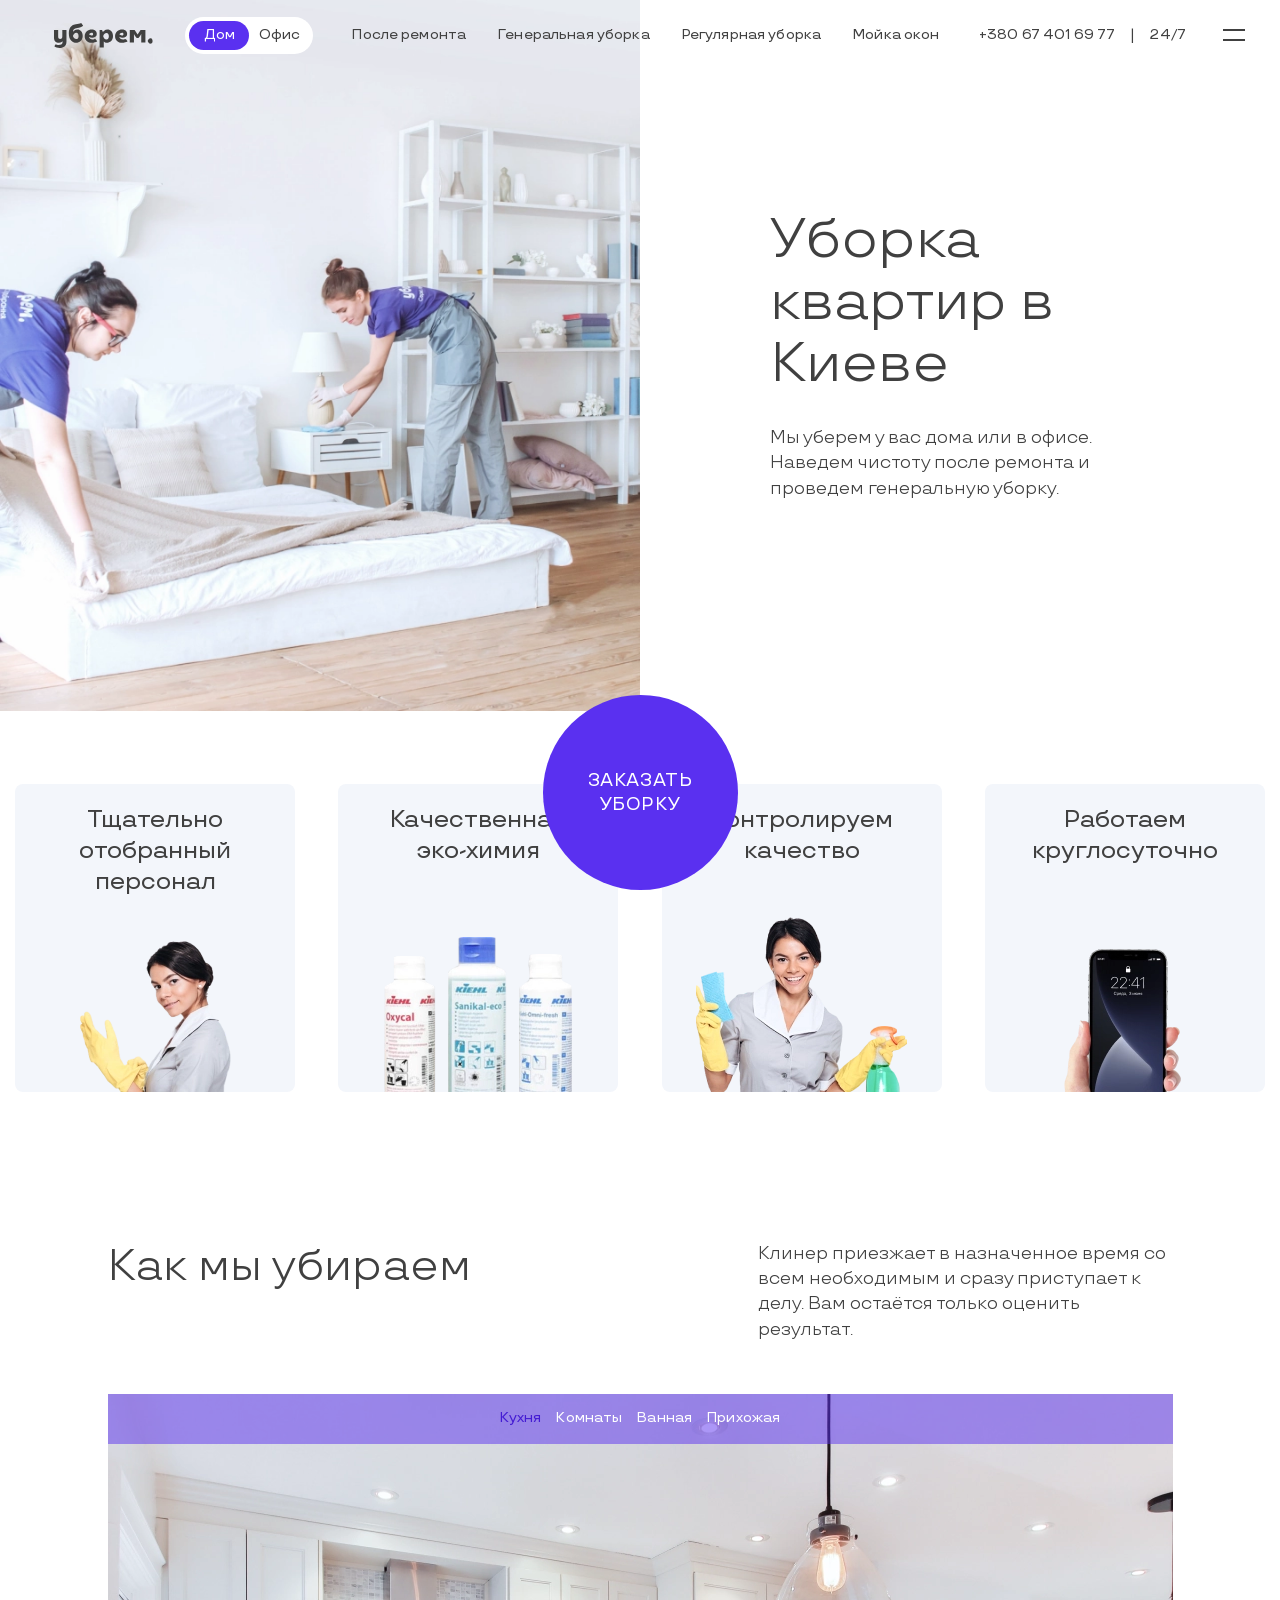
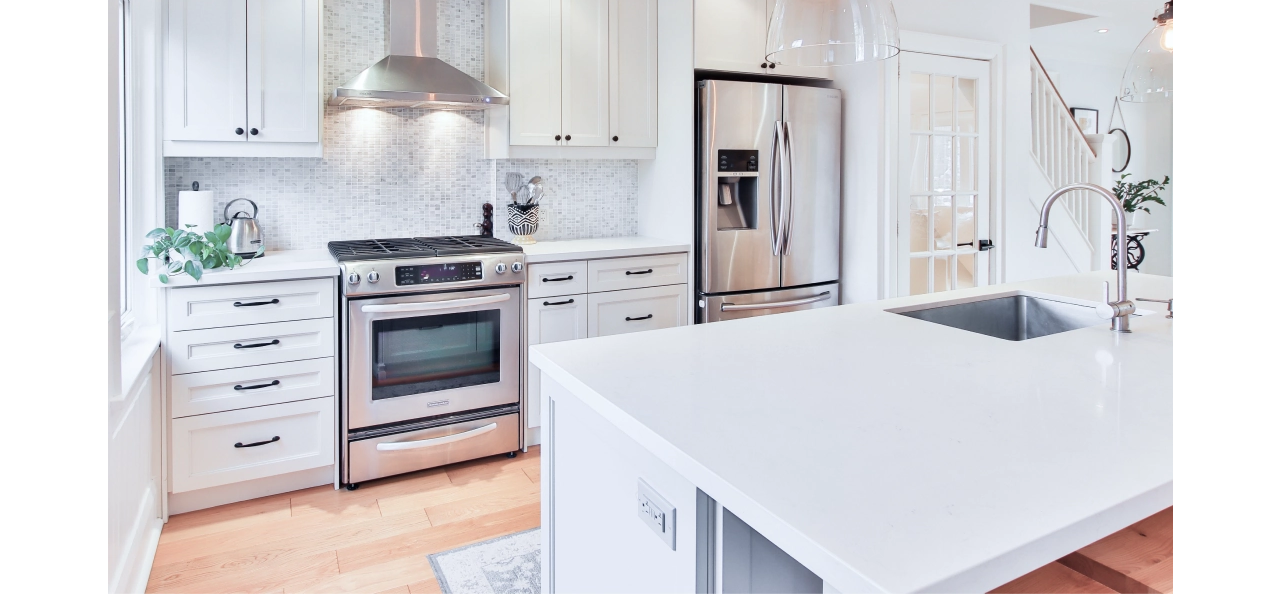
==== index.html @ 41e5952c "minor" ====
<!doctype html>
<html data-n-head-ssr>

<head>
    <meta data-n-head="ssr" charset="utf-8"><meta data-n-head="ssr" name="viewport" content="width=device-width,initial-scale=1,maximum-scale=1,user-scalable=no"><meta data-n-head="ssr" data-hid="description" name="description" content=""><meta data-n-head="ssr" name="format-detection" content="telephone=no"><title>redlab</title><link data-n-head="ssr" rel="icon" type="image/png" href="/icon.png"><link data-n-head="ssr" type="font/ttf" href="/_nuxt/fonts/TTTravels-Regular.92a0c30.ttf" rel="preload" data-class="font_tt_travels font_tt_travels_400_normal" as="font" crossorigin="anonymous" onload='document.documentElement.classList.add("font_tt_travels","font_tt_travels_400_normal")'><link rel="preload" href="/_nuxt/0e0b816.js" as="script"><link rel="preload" href="/_nuxt/7e4c75b.js" as="script"><link rel="preload" href="/_nuxt/11cf5c5.js" as="script"><link rel="preload" href="/_nuxt/a06b39e.js" as="script"><link rel="preload" href="/_nuxt/939958e.js" as="script"><link rel="preload" href="/_nuxt/c47458f.js" as="script"><link rel="preload" href="/_nuxt/a20a121.js" as="script"><link rel="preload" href="/_nuxt/39a92c3.js" as="script"><link rel="preload" href="/_nuxt/0102493.js" as="script"><style data-vue-ssr-id="6724336e:0 ce8636c4:0 2ac78f7c:0 7428f17c:0 3cbfac70:0 49569972:0 506f0eb5:0 260b72d0:0 05957cf2:0 d1efef96:0 08b3b5da:0 6be71311:0 ebd099f8:0 1fbb96ed:0 f0b16a84:0 530cd76e:0">@font-face{font-display:swap;font-family:TTTravels;font-style:normal;font-weight:400;src:local("TTTravels-Regular"),url(/_nuxt/fonts/TTTravels-Regular.92a0c30.ttf) format("truetype")}@font-face{font-display:swap;font-family:TTTravels;font-style:normal;font-weight:500;src:local("TTTravels-Medium"),url(/_nuxt/fonts/TTTravels-Medium.3ed3b93.ttf) format("truetype")}html{background:#fff;overflow-x:hidden}*,html{scroll-behavior:smooth}*{box-sizing:border-box;color:#404040;font-family:TTTravels;font-size:18px;font-style:normal;font-weight:400;line-height:140%}@media(max-width:480px){*{font-size:16px}}::-webkit-scrollbar{background-color:#897df2;width:5px}::-webkit-scrollbar-thumb{background-color:#441bd3;border-radius:9px}.container{margin:0 auto;max-width:1440px;width:100%}a,abbr,acronym,address,applet,article,aside,audio,b,big,blockquote,body,canvas,caption,center,cite,code,dd,del,details,dfn,div,dl,dt,em,embed,fieldset,figcaption,figure,footer,form,h1,h2,h3,h4,h5,h6,header,hgroup,html,i,iframe,img,ins,kbd,label,legend,li,mark,menu,nav,object,ol,output,p,pre,q,ruby,s,samp,section,small,span,strike,strong,sub,summary,sup,table,tbody,td,tfoot,th,thead,time,tr,tt,u,ul,var,video{border:0;margin:0;padding:0;vertical-align:baseline}:focus{outline:0}article,aside,details,figcaption,figure,footer,header,hgroup,menu,nav,section{display:block}body{line-height:1}ol,ul{list-style:none}blockquote,q{quotes:none}blockquote:after,blockquote:before,q:after,q:before{content:"";content:none}input[type=search]::-webkit-search-cancel-button,input[type=search]::-webkit-search-decoration,input[type=search]::-webkit-search-results-button,input[type=search]::-webkit-search-results-decoration{-webkit-appearance:none;-moz-appearance:none}input[type=search]{-webkit-appearance:none;-moz-appearance:none}audio,canvas,video{display:inline-block;max-width:100%}audio:not([controls]){display:none;height:0}[hidden]{display:none}html{font-size:100%;-webkit-text-size-adjust:100%;-ms-text-size-adjust:100%}a:focus{outline:0}a:active,a:hover{outline:0}img{border:0;-ms-interpolation-mode:bicubic}figure,form{margin:0}fieldset{border:1px solid silver;margin:0 2px;padding:.35em .625em .75em}legend{border:0;padding:0;white-space:normal}button,input,select,textarea{font-size:100%;margin:0;vertical-align:baseline}button,input{line-height:normal}button,select{text-transform:none}button,html input[type=button],input[type=reset],input[type=submit]{-webkit-appearance:button;cursor:pointer}button[disabled],html input[disabled]{cursor:default}input[type=checkbox],input[type=radio]{box-sizing:border-box;padding:0}input[type=search]{-webkit-appearance:textfield;box-sizing:content-box}input[type=search]::-webkit-search-cancel-button,input[type=search]::-webkit-search-decoration{-webkit-appearance:none}button::-moz-focus-inner,input::-moz-focus-inner{border:0;padding:0}textarea{overflow:auto;vertical-align:top}table{border-collapse:collapse;border-spacing:0}button,html,input,select,textarea{color:#222}::-moz-selection{background:#b3d4fc;text-shadow:none}::selection{background:#b3d4fc;text-shadow:none}img{vertical-align:middle}fieldset{border:0;margin:0;padding:0}textarea{resize:vertical}.chromeframe{background:#ccc;color:#000;margin:.2em 0;padding:.2em 0}.main-wrapper{max-width:100%}*,html{box-sizing:border-box!important;outline:0!important}li,ol,ul{list-style:none}a{-webkit-text-decoration:none;text-decoration:none}@font-face{font-display:swap;font-family:TTTravels;font-style:normal;font-weight:400;src:local("TTTravels-Regular"),url(/_nuxt/fonts/TTTravels-Regular.92a0c30.ttf) format("truetype")}@font-face{font-display:swap;font-family:TTTravels;font-style:normal;font-weight:500;src:local("TTTravels-Medium"),url(/_nuxt/fonts/TTTravels-Medium.3ed3b93.ttf) format("truetype")}a,abbr,acronym,address,applet,article,aside,audio,b,big,blockquote,body,canvas,caption,center,cite,code,dd,del,details,dfn,div,dl,dt,em,embed,fieldset,figcaption,figure,footer,form,h1,h2,h3,h4,h5,h6,header,hgroup,html,i,iframe,img,ins,kbd,label,legend,li,mark,menu,nav,object,ol,output,p,pre,q,ruby,s,samp,section,small,span,strike,strong,sub,summary,sup,table,tbody,td,tfoot,th,thead,time,tr,tt,u,ul,var,video{border:0;margin:0;padding:0;vertical-align:baseline}:focus{outline:0}article,aside,details,figcaption,figure,footer,header,hgroup,menu,nav,section{display:block}body{line-height:1}ol,ul{list-style:none}blockquote,q{quotes:none}blockquote:after,blockquote:before,q:after,q:before{content:"";content:none}input[type=search]::-webkit-search-cancel-button,input[type=search]::-webkit-search-decoration,input[type=search]::-webkit-search-results-button,input[type=search]::-webkit-search-results-decoration{-webkit-appearance:none;-moz-appearance:none}input[type=search]{-webkit-appearance:none;-moz-appearance:none}audio,canvas,video{display:inline-block;max-width:100%}audio:not([controls]){display:none;height:0}[hidden]{display:none}html{font-size:100%;-webkit-text-size-adjust:100%;-ms-text-size-adjust:100%}a:focus{outline:0}a:active,a:hover{outline:0}img{border:0;-ms-interpolation-mode:bicubic}figure,form{margin:0}fieldset{border:1px solid silver;margin:0 2px;padding:.35em .625em .75em}legend{border:0;padding:0;white-space:normal}button,input,select,textarea{font-size:100%;margin:0;vertical-align:baseline}button,input{line-height:normal}button,select{text-transform:none}button,html input[type=button],input[type=reset],input[type=submit]{-webkit-appearance:button;cursor:pointer}button[disabled],html input[disabled]{cursor:default}input[type=checkbox],input[type=radio]{box-sizing:border-box;padding:0}input[type=search]{-webkit-appearance:textfield;box-sizing:content-box}input[type=search]::-webkit-search-cancel-button,input[type=search]::-webkit-search-decoration{-webkit-appearance:none}button::-moz-focus-inner,input::-moz-focus-inner{border:0;padding:0}textarea{overflow:auto;vertical-align:top}table{border-collapse:collapse;border-spacing:0}button,html,input,select,textarea{color:#222}::-moz-selection{background:#b3d4fc;text-shadow:none}::selection{background:#b3d4fc;text-shadow:none}img{vertical-align:middle}fieldset{border:0;margin:0;padding:0}textarea{resize:vertical}.chromeframe{background:#ccc;color:#000;margin:.2em 0;padding:.2em 0}.main-wrapper{max-width:100%}*,html{box-sizing:border-box!important;outline:0!important}li,ol,ul{list-style:none}a{-webkit-text-decoration:none;text-decoration:none}html{background:#fff;overflow-x:hidden}*,html{scroll-behavior:smooth}*{box-sizing:border-box;color:#404040;font-family:TTTravels;font-size:18px;font-style:normal;font-weight:400;line-height:140%}@media(max-width:480px){*{font-size:16px}}::-webkit-scrollbar{background-color:#897df2;width:5px}::-webkit-scrollbar-thumb{background-color:#441bd3;border-radius:9px}.container{margin:0 auto;max-width:1440px;width:100%}a,abbr,acronym,address,applet,article,aside,audio,b,big,blockquote,body,canvas,caption,center,cite,code,dd,del,details,dfn,div,dl,dt,em,embed,fieldset,figcaption,figure,footer,form,h1,h2,h3,h4,h5,h6,header,hgroup,html,i,iframe,img,ins,kbd,label,legend,li,mark,menu,nav,object,ol,output,p,pre,q,ruby,s,samp,section,small,span,strike,strong,sub,summary,sup,table,tbody,td,tfoot,th,thead,time,tr,tt,u,ul,var,video{border:0;margin:0;padding:0;vertical-align:baseline}:focus{outline:0}article,aside,details,figcaption,figure,footer,header,hgroup,menu,nav,section{display:block}body{line-height:1}ol,ul{list-style:none}blockquote,q{quotes:none}blockquote:after,blockquote:before,q:after,q:before{content:"";content:none}input[type=search]::-webkit-search-cancel-button,input[type=search]::-webkit-search-decoration,input[type=search]::-webkit-search-results-button,input[type=search]::-webkit-search-results-decoration{-webkit-appearance:none;-moz-appearance:none}input[type=search]{-webkit-appearance:none;-moz-appearance:none}audio,canvas,video{display:inline-block;max-width:100%}audio:not([controls]){display:none;height:0}[hidden]{display:none}html{font-size:100%;-webkit-text-size-adjust:100%;-ms-text-size-adjust:100%}a:focus{outline:0}a:active,a:hover{outline:0}img{border:0;-ms-interpolation-mode:bicubic}figure,form{margin:0}fieldset{border:1px solid silver;margin:0 2px;padding:.35em .625em .75em}legend{border:0;padding:0;white-space:normal}button,input,select,textarea{font-size:100%;margin:0;vertical-align:baseline}button,input{line-height:normal}button,select{text-transform:none}button,html input[type=button],input[type=reset],input[type=submit]{-webkit-appearance:button;cursor:pointer}button[disabled],html input[disabled]{cursor:default}input[type=checkbox],input[type=radio]{box-sizing:border-box;padding:0}input[type=search]{-webkit-appearance:textfield;box-sizing:content-box}input[type=search]::-webkit-search-cancel-button,input[type=search]::-webkit-search-decoration{-webkit-appearance:none}button::-moz-focus-inner,input::-moz-focus-inner{border:0;padding:0}textarea{overflow:auto;vertical-align:top}table{border-collapse:collapse;border-spacing:0}button,html,input,select,textarea{color:#222}::-moz-selection{background:#b3d4fc;text-shadow:none}::selection{background:#b3d4fc;text-shadow:none}img{vertical-align:middle}fieldset{border:0;margin:0;padding:0}textarea{resize:vertical}.chromeframe{background:#ccc;color:#000;margin:.2em 0;padding:.2em 0}.main-wrapper{max-width:100%}*,html{box-sizing:border-box!important;outline:0!important}li,ol,ul{list-style:none}a{-webkit-text-decoration:none;text-decoration:none}html{background:#fff;overflow-x:hidden}*,html{scroll-behavior:smooth}*{box-sizing:border-box;color:#404040;font-family:TTTravels;font-size:18px;font-style:normal;font-weight:400;line-height:140%}@media(max-width:480px){*{font-size:16px}}::-webkit-scrollbar{background-color:#897df2;width:5px}::-webkit-scrollbar-thumb{background-color:#441bd3;border-radius:9px}.container{margin:0 auto;max-width:1440px;width:100%}@font-face{font-display:swap;font-family:TTTravels;font-style:normal;font-weight:400;src:local("TTTravels-Regular"),url(/_nuxt/fonts/TTTravels-Regular.92a0c30.ttf) format("truetype")}@font-face{font-display:swap;font-family:TTTravels;font-style:normal;font-weight:500;src:local("TTTravels-Medium"),url(/_nuxt/fonts/TTTravels-Medium.3ed3b93.ttf) format("truetype")}@font-face{font-display:swap;font-family:TTTravels;font-style:normal;font-weight:400;src:local("TTTravels-Regular"),url(/_nuxt/fonts/TTTravels-Regular.92a0c30.ttf) format("truetype")}@font-face{font-display:swap;font-family:TTTravels;font-style:normal;font-weight:500;src:local("TTTravels-Medium"),url(/_nuxt/fonts/TTTravels-Medium.3ed3b93.ttf) format("truetype")}a,abbr,acronym,address,applet,article,aside,audio,b,big,blockquote,body,canvas,caption,center,cite,code,dd,del,details,dfn,div,dl,dt,em,embed,fieldset,figcaption,figure,footer,form,h1,h2,h3,h4,h5,h6,header,hgroup,html,i,iframe,img,ins,kbd,label,legend,li,mark,menu,nav,object,ol,output,p,pre,q,ruby,s,samp,section,small,span,strike,strong,sub,summary,sup,table,tbody,td,tfoot,th,thead,time,tr,tt,u,ul,var,video{border:0;margin:0;padding:0;vertical-align:baseline}:focus{outline:0}article,aside,details,figcaption,figure,footer,header,hgroup,menu,nav,section{display:block}body{line-height:1}ol,ul{list-style:none}blockquote,q{quotes:none}blockquote:after,blockquote:before,q:after,q:before{content:"";content:none}input[type=search]::-webkit-search-cancel-button,input[type=search]::-webkit-search-decoration,input[type=search]::-webkit-search-results-button,input[type=search]::-webkit-search-results-decoration{-webkit-appearance:none;-moz-appearance:none}input[type=search]{-webkit-appearance:none;-moz-appearance:none}audio,canvas,video{display:inline-block;max-width:100%}audio:not([controls]){display:none;height:0}[hidden]{display:none}html{font-size:100%;-webkit-text-size-adjust:100%;-ms-text-size-adjust:100%}a:focus{outline:0}a:active,a:hover{outline:0}img{border:0;-ms-interpolation-mode:bicubic}figure,form{margin:0}fieldset{border:1px solid silver;margin:0 2px;padding:.35em .625em .75em}legend{border:0;padding:0;white-space:normal}button,input,select,textarea{font-size:100%;margin:0;vertical-align:baseline}button,input{line-height:normal}button,select{text-transform:none}button,html input[type=button],input[type=reset],input[type=submit]{-webkit-appearance:button;cursor:pointer}button[disabled],html input[disabled]{cursor:default}input[type=checkbox],input[type=radio]{box-sizing:border-box;padding:0}input[type=search]{-webkit-appearance:textfield;box-sizing:content-box}input[type=search]::-webkit-search-cancel-button,input[type=search]::-webkit-search-decoration{-webkit-appearance:none}button::-moz-focus-inner,input::-moz-focus-inner{border:0;padding:0}textarea{overflow:auto;vertical-align:top}table{border-collapse:collapse;border-spacing:0}button,html,input,select,textarea{color:#222}::-moz-selection{background:#b3d4fc;text-shadow:none}::selection{background:#b3d4fc;text-shadow:none}img{vertical-align:middle}fieldset{border:0;margin:0;padding:0}textarea{resize:vertical}.chromeframe{background:#ccc;color:#000;margin:.2em 0;padding:.2em 0}.main-wrapper{max-width:100%}*,html{box-sizing:border-box!important;outline:0!important}li,ol,ul{list-style:none}a{-webkit-text-decoration:none;text-decoration:none}html{background:#fff;overflow-x:hidden}*,html{scroll-behavior:smooth}*{box-sizing:border-box;color:#404040;font-family:TTTravels;font-size:18px;font-style:normal;font-weight:400;line-height:140%}@media(max-width:480px){*{font-size:16px}}::-webkit-scrollbar{background-color:#897df2;width:5px}::-webkit-scrollbar-thumb{background-color:#441bd3;border-radius:9px}.container{margin:0 auto;max-width:1440px;width:100%}@font-face{font-display:block;font-family:TTTravels;font-feature-settings:normal;font-stretch:normal;font-style:normal;font-variant:normal;font-weight:400;src:url(/_nuxt/fonts/TTTravels-Regular.92a0c30.ttf) format("truetype")}.nuxt-progress{background-color:#000;height:2px;left:0;opacity:1;position:fixed;right:0;top:0;transition:width .1s,opacity .4s;width:0;z-index:999999}.nuxt-progress.nuxt-progress-notransition{transition:none}.nuxt-progress-failed{background-color:red}@font-face{font-display:swap;font-family:TTTravels;font-style:normal;font-weight:400;src:local("TTTravels-Regular"),url(/_nuxt/fonts/TTTravels-Regular.92a0c30.ttf) format("truetype")}@font-face{font-display:swap;font-family:TTTravels;font-style:normal;font-weight:500;src:local("TTTravels-Medium"),url(/_nuxt/fonts/TTTravels-Medium.3ed3b93.ttf) format("truetype")}a[data-v-313032a4],abbr[data-v-313032a4],acronym[data-v-313032a4],address[data-v-313032a4],applet[data-v-313032a4],article[data-v-313032a4],aside[data-v-313032a4],audio[data-v-313032a4],b[data-v-313032a4],big[data-v-313032a4],blockquote[data-v-313032a4],body[data-v-313032a4],canvas[data-v-313032a4],caption[data-v-313032a4],center[data-v-313032a4],cite[data-v-313032a4],code[data-v-313032a4],dd[data-v-313032a4],del[data-v-313032a4],details[data-v-313032a4],dfn[data-v-313032a4],div[data-v-313032a4],dl[data-v-313032a4],dt[data-v-313032a4],em[data-v-313032a4],embed[data-v-313032a4],fieldset[data-v-313032a4],figcaption[data-v-313032a4],figure[data-v-313032a4],footer[data-v-313032a4],form[data-v-313032a4],h1[data-v-313032a4],h2[data-v-313032a4],h3[data-v-313032a4],h4[data-v-313032a4],h5[data-v-313032a4],h6[data-v-313032a4],header[data-v-313032a4],hgroup[data-v-313032a4],html[data-v-313032a4],i[data-v-313032a4],iframe[data-v-313032a4],img[data-v-313032a4],ins[data-v-313032a4],kbd[data-v-313032a4],label[data-v-313032a4],legend[data-v-313032a4],li[data-v-313032a4],mark[data-v-313032a4],menu[data-v-313032a4],nav[data-v-313032a4],object[data-v-313032a4],ol[data-v-313032a4],output[data-v-313032a4],p[data-v-313032a4],pre[data-v-313032a4],q[data-v-313032a4],ruby[data-v-313032a4],s[data-v-313032a4],samp[data-v-313032a4],section[data-v-313032a4],small[data-v-313032a4],span[data-v-313032a4],strike[data-v-313032a4],strong[data-v-313032a4],sub[data-v-313032a4],summary[data-v-313032a4],sup[data-v-313032a4],table[data-v-313032a4],tbody[data-v-313032a4],td[data-v-313032a4],tfoot[data-v-313032a4],th[data-v-313032a4],thead[data-v-313032a4],time[data-v-313032a4],tr[data-v-313032a4],tt[data-v-313032a4],u[data-v-313032a4],ul[data-v-313032a4],var[data-v-313032a4],video[data-v-313032a4]{border:0;margin:0;padding:0;vertical-align:baseline}[data-v-313032a4]:focus{outline:0}article[data-v-313032a4],aside[data-v-313032a4],details[data-v-313032a4],figcaption[data-v-313032a4],figure[data-v-313032a4],footer[data-v-313032a4],header[data-v-313032a4],hgroup[data-v-313032a4],menu[data-v-313032a4],nav[data-v-313032a4],section[data-v-313032a4]{display:block}body[data-v-313032a4]{line-height:1}ol[data-v-313032a4],ul[data-v-313032a4]{list-style:none}blockquote[data-v-313032a4],q[data-v-313032a4]{quotes:none}blockquote[data-v-313032a4]:after,blockquote[data-v-313032a4]:before,q[data-v-313032a4]:after,q[data-v-313032a4]:before{content:"";content:none}input[type=search][data-v-313032a4]::-webkit-search-cancel-button,input[type=search][data-v-313032a4]::-webkit-search-decoration,input[type=search][data-v-313032a4]::-webkit-search-results-button,input[type=search][data-v-313032a4]::-webkit-search-results-decoration{-webkit-appearance:none;-moz-appearance:none}input[type=search][data-v-313032a4]{-webkit-appearance:none;-moz-appearance:none}audio[data-v-313032a4],canvas[data-v-313032a4],video[data-v-313032a4]{display:inline-block;max-width:100%}audio[data-v-313032a4]:not([controls]){display:none;height:0}[hidden][data-v-313032a4]{display:none}html[data-v-313032a4]{font-size:100%;-webkit-text-size-adjust:100%;-ms-text-size-adjust:100%}a[data-v-313032a4]:focus{outline:0}a[data-v-313032a4]:active,a[data-v-313032a4]:hover{outline:0}img[data-v-313032a4]{border:0;-ms-interpolation-mode:bicubic}figure[data-v-313032a4],form[data-v-313032a4]{margin:0}fieldset[data-v-313032a4]{border:1px solid silver;margin:0 2px;padding:.35em .625em .75em}legend[data-v-313032a4]{border:0;padding:0;white-space:normal}button[data-v-313032a4],input[data-v-313032a4],select[data-v-313032a4],textarea[data-v-313032a4]{font-size:100%;margin:0;vertical-align:baseline}button[data-v-313032a4],input[data-v-313032a4]{line-height:normal}button[data-v-313032a4],select[data-v-313032a4]{text-transform:none}button[data-v-313032a4],html input[type=button][data-v-313032a4],input[type=reset][data-v-313032a4],input[type=submit][data-v-313032a4]{-webkit-appearance:button;cursor:pointer}button[disabled][data-v-313032a4],html input[disabled][data-v-313032a4]{cursor:default}input[type=checkbox][data-v-313032a4],input[type=radio][data-v-313032a4]{box-sizing:border-box;padding:0}input[type=search][data-v-313032a4]{-webkit-appearance:textfield;box-sizing:content-box}input[type=search][data-v-313032a4]::-webkit-search-cancel-button,input[type=search][data-v-313032a4]::-webkit-search-decoration{-webkit-appearance:none}button[data-v-313032a4]::-moz-focus-inner,input[data-v-313032a4]::-moz-focus-inner{border:0;padding:0}textarea[data-v-313032a4]{overflow:auto;vertical-align:top}table[data-v-313032a4]{border-collapse:collapse;border-spacing:0}button[data-v-313032a4],html[data-v-313032a4],input[data-v-313032a4],select[data-v-313032a4],textarea[data-v-313032a4]{color:#222}[data-v-313032a4]::-moz-selection{background:#b3d4fc;text-shadow:none}[data-v-313032a4]::selection{background:#b3d4fc;text-shadow:none}img[data-v-313032a4]{vertical-align:middle}fieldset[data-v-313032a4]{border:0;margin:0;padding:0}textarea[data-v-313032a4]{resize:vertical}.chromeframe[data-v-313032a4]{background:#ccc;color:#000;margin:.2em 0;padding:.2em 0}.main-wrapper[data-v-313032a4]{max-width:100%}[data-v-313032a4],html[data-v-313032a4]{box-sizing:border-box!important;outline:0!important}li[data-v-313032a4],ol[data-v-313032a4],ul[data-v-313032a4]{list-style:none}a[data-v-313032a4]{-webkit-text-decoration:none;text-decoration:none}html[data-v-313032a4]{background:#fff;overflow-x:hidden}[data-v-313032a4],html[data-v-313032a4]{scroll-behavior:smooth}[data-v-313032a4]{box-sizing:border-box;color:#404040;font-family:TTTravels;font-size:18px;font-style:normal;font-weight:400;line-height:140%}@media(max-width:480px){[data-v-313032a4]{font-size:16px}}[data-v-313032a4]::-webkit-scrollbar{background-color:#897df2;width:5px}[data-v-313032a4]::-webkit-scrollbar-thumb{background-color:#441bd3;border-radius:9px}.container[data-v-313032a4]{margin:0 auto;max-width:1440px;width:100%}.header[data-v-313032a4]{position:sticky;top:0;z-index:10}.header.shadow[data-v-313032a4]{background:#fff;box-shadow:0 2px 14px 0 rgba(0,0,0,.07);transition:.3s}.header.shadow .toggler[data-v-313032a4]{border-color:#e2e8f0}.container[data-v-313032a4]{align-items:center;display:flex;height:70px;justify-content:space-between;padding-left:54px;padding-right:30px}@media(max-width:1240px){.container[data-v-313032a4]{padding:0 15px}}.container .header__col[data-v-313032a4]{align-items:center;-moz-column-gap:32px;column-gap:32px;display:flex}@media(max-width:1240px){.container .header__col[data-v-313032a4]{-moz-column-gap:18px;column-gap:18px}}@media(max-width:1080px){.container .header__col.nav[data-v-313032a4]{display:none}}.container .nav-link[data-v-313032a4],.container span[data-v-313032a4]{color:#404040;font-family:TTTravels;font-size:16px;font-weight:500;letter-spacing:.01em;line-height:120%;transition:.3s}@media(hover:hover){.container .nav-link[data-v-313032a4]:hover,.container span[data-v-313032a4]:hover{color:#897df2;cursor:pointer;transition:.3s}}@media(max-width:1300px){.container .nav-link[data-v-313032a4],.container span[data-v-313032a4]{font-size:14px}}.container .right-col .nav-link[data-v-313032a4]{align-items:center;-moz-column-gap:15px;column-gap:15px;display:flex}@media(max-width:1080px){.container .right-col .nav-link[data-v-313032a4]{display:none}}.container .logo svg[data-v-313032a4]{min-width:99px}@font-face{font-display:swap;font-family:TTTravels;font-style:normal;font-weight:400;src:local("TTTravels-Regular"),url(/_nuxt/fonts/TTTravels-Regular.92a0c30.ttf) format("truetype")}@font-face{font-display:swap;font-family:TTTravels;font-style:normal;font-weight:500;src:local("TTTravels-Medium"),url(/_nuxt/fonts/TTTravels-Medium.3ed3b93.ttf) format("truetype")}a[data-v-2f3cc128],abbr[data-v-2f3cc128],acronym[data-v-2f3cc128],address[data-v-2f3cc128],applet[data-v-2f3cc128],article[data-v-2f3cc128],aside[data-v-2f3cc128],audio[data-v-2f3cc128],b[data-v-2f3cc128],big[data-v-2f3cc128],blockquote[data-v-2f3cc128],body[data-v-2f3cc128],canvas[data-v-2f3cc128],caption[data-v-2f3cc128],center[data-v-2f3cc128],cite[data-v-2f3cc128],code[data-v-2f3cc128],dd[data-v-2f3cc128],del[data-v-2f3cc128],details[data-v-2f3cc128],dfn[data-v-2f3cc128],div[data-v-2f3cc128],dl[data-v-2f3cc128],dt[data-v-2f3cc128],em[data-v-2f3cc128],embed[data-v-2f3cc128],fieldset[data-v-2f3cc128],figcaption[data-v-2f3cc128],figure[data-v-2f3cc128],footer[data-v-2f3cc128],form[data-v-2f3cc128],h1[data-v-2f3cc128],h2[data-v-2f3cc128],h3[data-v-2f3cc128],h4[data-v-2f3cc128],h5[data-v-2f3cc128],h6[data-v-2f3cc128],header[data-v-2f3cc128],hgroup[data-v-2f3cc128],html[data-v-2f3cc128],i[data-v-2f3cc128],iframe[data-v-2f3cc128],img[data-v-2f3cc128],ins[data-v-2f3cc128],kbd[data-v-2f3cc128],label[data-v-2f3cc128],legend[data-v-2f3cc128],li[data-v-2f3cc128],mark[data-v-2f3cc128],menu[data-v-2f3cc128],nav[data-v-2f3cc128],object[data-v-2f3cc128],ol[data-v-2f3cc128],output[data-v-2f3cc128],p[data-v-2f3cc128],pre[data-v-2f3cc128],q[data-v-2f3cc128],ruby[data-v-2f3cc128],s[data-v-2f3cc128],samp[data-v-2f3cc128],section[data-v-2f3cc128],small[data-v-2f3cc128],span[data-v-2f3cc128],strike[data-v-2f3cc128],strong[data-v-2f3cc128],sub[data-v-2f3cc128],summary[data-v-2f3cc128],sup[data-v-2f3cc128],table[data-v-2f3cc128],tbody[data-v-2f3cc128],td[data-v-2f3cc128],tfoot[data-v-2f3cc128],th[data-v-2f3cc128],thead[data-v-2f3cc128],time[data-v-2f3cc128],tr[data-v-2f3cc128],tt[data-v-2f3cc128],u[data-v-2f3cc128],ul[data-v-2f3cc128],var[data-v-2f3cc128],video[data-v-2f3cc128]{border:0;margin:0;padding:0;vertical-align:baseline}[data-v-2f3cc128]:focus{outline:0}article[data-v-2f3cc128],aside[data-v-2f3cc128],details[data-v-2f3cc128],figcaption[data-v-2f3cc128],figure[data-v-2f3cc128],footer[data-v-2f3cc128],header[data-v-2f3cc128],hgroup[data-v-2f3cc128],menu[data-v-2f3cc128],nav[data-v-2f3cc128],section[data-v-2f3cc128]{display:block}body[data-v-2f3cc128]{line-height:1}ol[data-v-2f3cc128],ul[data-v-2f3cc128]{list-style:none}blockquote[data-v-2f3cc128],q[data-v-2f3cc128]{quotes:none}blockquote[data-v-2f3cc128]:after,blockquote[data-v-2f3cc128]:before,q[data-v-2f3cc128]:after,q[data-v-2f3cc128]:before{content:"";content:none}input[type=search][data-v-2f3cc128]::-webkit-search-cancel-button,input[type=search][data-v-2f3cc128]::-webkit-search-decoration,input[type=search][data-v-2f3cc128]::-webkit-search-results-button,input[type=search][data-v-2f3cc128]::-webkit-search-results-decoration{-webkit-appearance:none;-moz-appearance:none}input[type=search][data-v-2f3cc128]{-webkit-appearance:none;-moz-appearance:none}audio[data-v-2f3cc128],canvas[data-v-2f3cc128],video[data-v-2f3cc128]{display:inline-block;max-width:100%}audio[data-v-2f3cc128]:not([controls]){display:none;height:0}[hidden][data-v-2f3cc128]{display:none}html[data-v-2f3cc128]{font-size:100%;-webkit-text-size-adjust:100%;-ms-text-size-adjust:100%}a[data-v-2f3cc128]:focus{outline:0}a[data-v-2f3cc128]:active,a[data-v-2f3cc128]:hover{outline:0}img[data-v-2f3cc128]{border:0;-ms-interpolation-mode:bicubic}figure[data-v-2f3cc128],form[data-v-2f3cc128]{margin:0}fieldset[data-v-2f3cc128]{border:1px solid silver;margin:0 2px;padding:.35em .625em .75em}legend[data-v-2f3cc128]{border:0;padding:0;white-space:normal}button[data-v-2f3cc128],input[data-v-2f3cc128],select[data-v-2f3cc128],textarea[data-v-2f3cc128]{font-size:100%;margin:0;vertical-align:baseline}button[data-v-2f3cc128],input[data-v-2f3cc128]{line-height:normal}button[data-v-2f3cc128],select[data-v-2f3cc128]{text-transform:none}button[data-v-2f3cc128],html input[type=button][data-v-2f3cc128],input[type=reset][data-v-2f3cc128],input[type=submit][data-v-2f3cc128]{-webkit-appearance:button;cursor:pointer}button[disabled][data-v-2f3cc128],html input[disabled][data-v-2f3cc128]{cursor:default}input[type=checkbox][data-v-2f3cc128],input[type=radio][data-v-2f3cc128]{box-sizing:border-box;padding:0}input[type=search][data-v-2f3cc128]{-webkit-appearance:textfield;box-sizing:content-box}input[type=search][data-v-2f3cc128]::-webkit-search-cancel-button,input[type=search][data-v-2f3cc128]::-webkit-search-decoration{-webkit-appearance:none}button[data-v-2f3cc128]::-moz-focus-inner,input[data-v-2f3cc128]::-moz-focus-inner{border:0;padding:0}textarea[data-v-2f3cc128]{overflow:auto;vertical-align:top}table[data-v-2f3cc128]{border-collapse:collapse;border-spacing:0}button[data-v-2f3cc128],html[data-v-2f3cc128],input[data-v-2f3cc128],select[data-v-2f3cc128],textarea[data-v-2f3cc128]{color:#222}[data-v-2f3cc128]::-moz-selection{background:#b3d4fc;text-shadow:none}[data-v-2f3cc128]::selection{background:#b3d4fc;text-shadow:none}img[data-v-2f3cc128]{vertical-align:middle}fieldset[data-v-2f3cc128]{border:0;margin:0;padding:0}textarea[data-v-2f3cc128]{resize:vertical}.chromeframe[data-v-2f3cc128]{background:#ccc;color:#000;margin:.2em 0;padding:.2em 0}.main-wrapper[data-v-2f3cc128]{max-width:100%}[data-v-2f3cc128],html[data-v-2f3cc128]{box-sizing:border-box!important;outline:0!important}li[data-v-2f3cc128],ol[data-v-2f3cc128],ul[data-v-2f3cc128]{list-style:none}a[data-v-2f3cc128]{-webkit-text-decoration:none;text-decoration:none}html[data-v-2f3cc128]{background:#fff;overflow-x:hidden}[data-v-2f3cc128],html[data-v-2f3cc128]{scroll-behavior:smooth}[data-v-2f3cc128]{box-sizing:border-box;color:#404040;font-family:TTTravels;font-size:18px;font-style:normal;font-weight:400;line-height:140%}@media(max-width:480px){[data-v-2f3cc128]{font-size:16px}}[data-v-2f3cc128]::-webkit-scrollbar{background-color:#897df2;width:5px}[data-v-2f3cc128]::-webkit-scrollbar-thumb{background-color:#441bd3;border-radius:9px}.container[data-v-2f3cc128]{margin:0 auto;max-width:1440px;width:100%}.toggler[data-v-2f3cc128]{background:#fff;border:1px solid transparent;border-radius:34px;height:37px;justify-content:space-between;padding:3px;transition:.3s;width:100%}.toggler .button-item[data-v-2f3cc128],.toggler[data-v-2f3cc128]{align-items:center;display:flex}.toggler .button-item[data-v-2f3cc128]{background:0 0;border:none;border-radius:34px;-moz-column-gap:4px;column-gap:4px;flex-grow:1;height:100%;justify-content:center;max-width:50%;padding:0 12px}.toggler .button-item span[data-v-2f3cc128]{font-family:TTTravels;font-size:14px;font-weight:500;line-height:110%;transition:.3s}.toggler .button-item:hover:not(.active) span[data-v-2f3cc128]{color:#5a30f0;transition:.3s}.toggler .button-item.active[data-v-2f3cc128]{background:#5a30f0}.toggler .button-item.active span[data-v-2f3cc128]{color:#fff}@font-face{font-display:swap;font-family:TTTravels;font-style:normal;font-weight:400;src:local("TTTravels-Regular"),url(/_nuxt/fonts/TTTravels-Regular.92a0c30.ttf) format("truetype")}@font-face{font-display:swap;font-family:TTTravels;font-style:normal;font-weight:500;src:local("TTTravels-Medium"),url(/_nuxt/fonts/TTTravels-Medium.3ed3b93.ttf) format("truetype")}a[data-v-30c03b0a],abbr[data-v-30c03b0a],acronym[data-v-30c03b0a],address[data-v-30c03b0a],applet[data-v-30c03b0a],article[data-v-30c03b0a],aside[data-v-30c03b0a],audio[data-v-30c03b0a],b[data-v-30c03b0a],big[data-v-30c03b0a],blockquote[data-v-30c03b0a],body[data-v-30c03b0a],canvas[data-v-30c03b0a],caption[data-v-30c03b0a],center[data-v-30c03b0a],cite[data-v-30c03b0a],code[data-v-30c03b0a],dd[data-v-30c03b0a],del[data-v-30c03b0a],details[data-v-30c03b0a],dfn[data-v-30c03b0a],div[data-v-30c03b0a],dl[data-v-30c03b0a],dt[data-v-30c03b0a],em[data-v-30c03b0a],embed[data-v-30c03b0a],fieldset[data-v-30c03b0a],figcaption[data-v-30c03b0a],figure[data-v-30c03b0a],footer[data-v-30c03b0a],form[data-v-30c03b0a],h1[data-v-30c03b0a],h2[data-v-30c03b0a],h3[data-v-30c03b0a],h4[data-v-30c03b0a],h5[data-v-30c03b0a],h6[data-v-30c03b0a],header[data-v-30c03b0a],hgroup[data-v-30c03b0a],html[data-v-30c03b0a],i[data-v-30c03b0a],iframe[data-v-30c03b0a],img[data-v-30c03b0a],ins[data-v-30c03b0a],kbd[data-v-30c03b0a],label[data-v-30c03b0a],legend[data-v-30c03b0a],li[data-v-30c03b0a],mark[data-v-30c03b0a],menu[data-v-30c03b0a],nav[data-v-30c03b0a],object[data-v-30c03b0a],ol[data-v-30c03b0a],output[data-v-30c03b0a],p[data-v-30c03b0a],pre[data-v-30c03b0a],q[data-v-30c03b0a],ruby[data-v-30c03b0a],s[data-v-30c03b0a],samp[data-v-30c03b0a],section[data-v-30c03b0a],small[data-v-30c03b0a],span[data-v-30c03b0a],strike[data-v-30c03b0a],strong[data-v-30c03b0a],sub[data-v-30c03b0a],summary[data-v-30c03b0a],sup[data-v-30c03b0a],table[data-v-30c03b0a],tbody[data-v-30c03b0a],td[data-v-30c03b0a],tfoot[data-v-30c03b0a],th[data-v-30c03b0a],thead[data-v-30c03b0a],time[data-v-30c03b0a],tr[data-v-30c03b0a],tt[data-v-30c03b0a],u[data-v-30c03b0a],ul[data-v-30c03b0a],var[data-v-30c03b0a],video[data-v-30c03b0a]{border:0;margin:0;padding:0;vertical-align:baseline}[data-v-30c03b0a]:focus{outline:0}article[data-v-30c03b0a],aside[data-v-30c03b0a],details[data-v-30c03b0a],figcaption[data-v-30c03b0a],figure[data-v-30c03b0a],footer[data-v-30c03b0a],header[data-v-30c03b0a],hgroup[data-v-30c03b0a],menu[data-v-30c03b0a],nav[data-v-30c03b0a],section[data-v-30c03b0a]{display:block}body[data-v-30c03b0a]{line-height:1}ol[data-v-30c03b0a],ul[data-v-30c03b0a]{list-style:none}blockquote[data-v-30c03b0a],q[data-v-30c03b0a]{quotes:none}blockquote[data-v-30c03b0a]:after,blockquote[data-v-30c03b0a]:before,q[data-v-30c03b0a]:after,q[data-v-30c03b0a]:before{content:"";content:none}input[type=search][data-v-30c03b0a]::-webkit-search-cancel-button,input[type=search][data-v-30c03b0a]::-webkit-search-decoration,input[type=search][data-v-30c03b0a]::-webkit-search-results-button,input[type=search][data-v-30c03b0a]::-webkit-search-results-decoration{-webkit-appearance:none;-moz-appearance:none}input[type=search][data-v-30c03b0a]{-webkit-appearance:none;-moz-appearance:none}audio[data-v-30c03b0a],canvas[data-v-30c03b0a],video[data-v-30c03b0a]{display:inline-block;max-width:100%}audio[data-v-30c03b0a]:not([controls]){display:none;height:0}[hidden][data-v-30c03b0a]{display:none}html[data-v-30c03b0a]{font-size:100%;-webkit-text-size-adjust:100%;-ms-text-size-adjust:100%}a[data-v-30c03b0a]:focus{outline:0}a[data-v-30c03b0a]:active,a[data-v-30c03b0a]:hover{outline:0}img[data-v-30c03b0a]{border:0;-ms-interpolation-mode:bicubic}figure[data-v-30c03b0a],form[data-v-30c03b0a]{margin:0}fieldset[data-v-30c03b0a]{border:1px solid silver;margin:0 2px;padding:.35em .625em .75em}legend[data-v-30c03b0a]{border:0;padding:0;white-space:normal}button[data-v-30c03b0a],input[data-v-30c03b0a],select[data-v-30c03b0a],textarea[data-v-30c03b0a]{font-size:100%;margin:0;vertical-align:baseline}button[data-v-30c03b0a],input[data-v-30c03b0a]{line-height:normal}button[data-v-30c03b0a],select[data-v-30c03b0a]{text-transform:none}button[data-v-30c03b0a],html input[type=button][data-v-30c03b0a],input[type=reset][data-v-30c03b0a],input[type=submit][data-v-30c03b0a]{-webkit-appearance:button;cursor:pointer}button[disabled][data-v-30c03b0a],html input[disabled][data-v-30c03b0a]{cursor:default}input[type=checkbox][data-v-30c03b0a],input[type=radio][data-v-30c03b0a]{box-sizing:border-box;padding:0}input[type=search][data-v-30c03b0a]{-webkit-appearance:textfield;box-sizing:content-box}input[type=search][data-v-30c03b0a]::-webkit-search-cancel-button,input[type=search][data-v-30c03b0a]::-webkit-search-decoration{-webkit-appearance:none}button[data-v-30c03b0a]::-moz-focus-inner,input[data-v-30c03b0a]::-moz-focus-inner{border:0;padding:0}textarea[data-v-30c03b0a]{overflow:auto;vertical-align:top}table[data-v-30c03b0a]{border-collapse:collapse;border-spacing:0}button[data-v-30c03b0a],html[data-v-30c03b0a],input[data-v-30c03b0a],select[data-v-30c03b0a],textarea[data-v-30c03b0a]{color:#222}[data-v-30c03b0a]::-moz-selection{background:#b3d4fc;text-shadow:none}[data-v-30c03b0a]::selection{background:#b3d4fc;text-shadow:none}img[data-v-30c03b0a]{vertical-align:middle}fieldset[data-v-30c03b0a]{border:0;margin:0;padding:0}textarea[data-v-30c03b0a]{resize:vertical}.chromeframe[data-v-30c03b0a]{background:#ccc;color:#000;margin:.2em 0;padding:.2em 0}.main-wrapper[data-v-30c03b0a]{max-width:100%}[data-v-30c03b0a],html[data-v-30c03b0a]{box-sizing:border-box!important;outline:0!important}li[data-v-30c03b0a],ol[data-v-30c03b0a],ul[data-v-30c03b0a]{list-style:none}a[data-v-30c03b0a]{-webkit-text-decoration:none;text-decoration:none}html[data-v-30c03b0a]{background:#fff;overflow-x:hidden}[data-v-30c03b0a],html[data-v-30c03b0a]{scroll-behavior:smooth}[data-v-30c03b0a]{box-sizing:border-box;color:#404040;font-family:TTTravels;font-size:18px;font-style:normal;font-weight:400;line-height:140%}@media(max-width:480px){[data-v-30c03b0a]{font-size:16px}}[data-v-30c03b0a]::-webkit-scrollbar{background-color:#897df2;width:5px}[data-v-30c03b0a]::-webkit-scrollbar-thumb{background-color:#441bd3;border-radius:9px}.container[data-v-30c03b0a]{margin:0 auto;max-width:1440px;width:100%}.mobile-menu[data-v-30c03b0a]{position:relative;z-index:20}.menu-btn[data-v-30c03b0a]{background:0 0;border:none;display:flex;flex-direction:column;height:32px;justify-content:center;padding:0 5px;position:relative;row-gap:8px;width:32px;z-index:19}.menu-btn span[data-v-30c03b0a]{background:#404040;display:flex;height:2px;transform-origin:center;transition:.3s;width:100%}@media(max-width:1080px){.menu-btn.cross span[data-v-30c03b0a]{transition:.3s}.menu-btn.cross span[data-v-30c03b0a]:first-child{margin-bottom:-5px;transform:rotate(45deg);transition:transform .3s ease .3s,margin .3s}.menu-btn.cross span[data-v-30c03b0a]:nth-child(2){margin-top:-5px;transform:rotate(-45deg);transition:transform .3s ease .3s,margin .3s}}.menu[data-v-30c03b0a]{background:#fff;height:100dvh;overflow:hidden;position:fixed;right:0;top:0;transition:.3s;width:0;z-index:12}@media(max-width:1080px){.menu.show[data-v-30c03b0a]{box-shadow:-1px 0 20px 1px #404040;transition:.3s;width:320px}}@media(max-width:380px){.menu.show[data-v-30c03b0a]{width:100%}}.menu .nav-wrapper[data-v-30c03b0a]{display:flex;flex-direction:column;height:100%;justify-content:center;min-width:320px;padding:15px;row-gap:32px}@font-face{font-display:swap;font-family:TTTravels;font-style:normal;font-weight:400;src:local("TTTravels-Regular"),url(/_nuxt/fonts/TTTravels-Regular.92a0c30.ttf) format("truetype")}@font-face{font-display:swap;font-family:TTTravels;font-style:normal;font-weight:500;src:local("TTTravels-Medium"),url(/_nuxt/fonts/TTTravels-Medium.3ed3b93.ttf) format("truetype")}a[data-v-5d5570e0],abbr[data-v-5d5570e0],acronym[data-v-5d5570e0],address[data-v-5d5570e0],applet[data-v-5d5570e0],article[data-v-5d5570e0],aside[data-v-5d5570e0],audio[data-v-5d5570e0],b[data-v-5d5570e0],big[data-v-5d5570e0],blockquote[data-v-5d5570e0],body[data-v-5d5570e0],canvas[data-v-5d5570e0],caption[data-v-5d5570e0],center[data-v-5d5570e0],cite[data-v-5d5570e0],code[data-v-5d5570e0],dd[data-v-5d5570e0],del[data-v-5d5570e0],details[data-v-5d5570e0],dfn[data-v-5d5570e0],div[data-v-5d5570e0],dl[data-v-5d5570e0],dt[data-v-5d5570e0],em[data-v-5d5570e0],embed[data-v-5d5570e0],fieldset[data-v-5d5570e0],figcaption[data-v-5d5570e0],figure[data-v-5d5570e0],footer[data-v-5d5570e0],form[data-v-5d5570e0],h1[data-v-5d5570e0],h2[data-v-5d5570e0],h3[data-v-5d5570e0],h4[data-v-5d5570e0],h5[data-v-5d5570e0],h6[data-v-5d5570e0],header[data-v-5d5570e0],hgroup[data-v-5d5570e0],html[data-v-5d5570e0],i[data-v-5d5570e0],iframe[data-v-5d5570e0],img[data-v-5d5570e0],ins[data-v-5d5570e0],kbd[data-v-5d5570e0],label[data-v-5d5570e0],legend[data-v-5d5570e0],li[data-v-5d5570e0],mark[data-v-5d5570e0],menu[data-v-5d5570e0],nav[data-v-5d5570e0],object[data-v-5d5570e0],ol[data-v-5d5570e0],output[data-v-5d5570e0],p[data-v-5d5570e0],pre[data-v-5d5570e0],q[data-v-5d5570e0],ruby[data-v-5d5570e0],s[data-v-5d5570e0],samp[data-v-5d5570e0],section[data-v-5d5570e0],small[data-v-5d5570e0],span[data-v-5d5570e0],strike[data-v-5d5570e0],strong[data-v-5d5570e0],sub[data-v-5d5570e0],summary[data-v-5d5570e0],sup[data-v-5d5570e0],table[data-v-5d5570e0],tbody[data-v-5d5570e0],td[data-v-5d5570e0],tfoot[data-v-5d5570e0],th[data-v-5d5570e0],thead[data-v-5d5570e0],time[data-v-5d5570e0],tr[data-v-5d5570e0],tt[data-v-5d5570e0],u[data-v-5d5570e0],ul[data-v-5d5570e0],var[data-v-5d5570e0],video[data-v-5d5570e0]{border:0;margin:0;padding:0;vertical-align:baseline}[data-v-5d5570e0]:focus{outline:0}article[data-v-5d5570e0],aside[data-v-5d5570e0],details[data-v-5d5570e0],figcaption[data-v-5d5570e0],figure[data-v-5d5570e0],footer[data-v-5d5570e0],header[data-v-5d5570e0],hgroup[data-v-5d5570e0],menu[data-v-5d5570e0],nav[data-v-5d5570e0],section[data-v-5d5570e0]{display:block}body[data-v-5d5570e0]{line-height:1}ol[data-v-5d5570e0],ul[data-v-5d5570e0]{list-style:none}blockquote[data-v-5d5570e0],q[data-v-5d5570e0]{quotes:none}blockquote[data-v-5d5570e0]:after,blockquote[data-v-5d5570e0]:before,q[data-v-5d5570e0]:after,q[data-v-5d5570e0]:before{content:"";content:none}input[type=search][data-v-5d5570e0]::-webkit-search-cancel-button,input[type=search][data-v-5d5570e0]::-webkit-search-decoration,input[type=search][data-v-5d5570e0]::-webkit-search-results-button,input[type=search][data-v-5d5570e0]::-webkit-search-results-decoration{-webkit-appearance:none;-moz-appearance:none}input[type=search][data-v-5d5570e0]{-webkit-appearance:none;-moz-appearance:none}audio[data-v-5d5570e0],canvas[data-v-5d5570e0],video[data-v-5d5570e0]{display:inline-block;max-width:100%}audio[data-v-5d5570e0]:not([controls]){display:none;height:0}[hidden][data-v-5d5570e0]{display:none}html[data-v-5d5570e0]{font-size:100%;-webkit-text-size-adjust:100%;-ms-text-size-adjust:100%}a[data-v-5d5570e0]:focus{outline:0}a[data-v-5d5570e0]:active,a[data-v-5d5570e0]:hover{outline:0}img[data-v-5d5570e0]{border:0;-ms-interpolation-mode:bicubic}figure[data-v-5d5570e0],form[data-v-5d5570e0]{margin:0}fieldset[data-v-5d5570e0]{border:1px solid silver;margin:0 2px;padding:.35em .625em .75em}legend[data-v-5d5570e0]{border:0;padding:0;white-space:normal}button[data-v-5d5570e0],input[data-v-5d5570e0],select[data-v-5d5570e0],textarea[data-v-5d5570e0]{font-size:100%;margin:0;vertical-align:baseline}button[data-v-5d5570e0],input[data-v-5d5570e0]{line-height:normal}button[data-v-5d5570e0],select[data-v-5d5570e0]{text-transform:none}button[data-v-5d5570e0],html input[type=button][data-v-5d5570e0],input[type=reset][data-v-5d5570e0],input[type=submit][data-v-5d5570e0]{-webkit-appearance:button;cursor:pointer}button[disabled][data-v-5d5570e0],html input[disabled][data-v-5d5570e0]{cursor:default}input[type=checkbox][data-v-5d5570e0],input[type=radio][data-v-5d5570e0]{box-sizing:border-box;padding:0}input[type=search][data-v-5d5570e0]{-webkit-appearance:textfield;box-sizing:content-box}input[type=search][data-v-5d5570e0]::-webkit-search-cancel-button,input[type=search][data-v-5d5570e0]::-webkit-search-decoration{-webkit-appearance:none}button[data-v-5d5570e0]::-moz-focus-inner,input[data-v-5d5570e0]::-moz-focus-inner{border:0;padding:0}textarea[data-v-5d5570e0]{overflow:auto;vertical-align:top}table[data-v-5d5570e0]{border-collapse:collapse;border-spacing:0}button[data-v-5d5570e0],html[data-v-5d5570e0],input[data-v-5d5570e0],select[data-v-5d5570e0],textarea[data-v-5d5570e0]{color:#222}[data-v-5d5570e0]::-moz-selection{background:#b3d4fc;text-shadow:none}[data-v-5d5570e0]::selection{background:#b3d4fc;text-shadow:none}img[data-v-5d5570e0]{vertical-align:middle}fieldset[data-v-5d5570e0]{border:0;margin:0;padding:0}textarea[data-v-5d5570e0]{resize:vertical}.chromeframe[data-v-5d5570e0]{background:#ccc;color:#000;margin:.2em 0;padding:.2em 0}.main-wrapper[data-v-5d5570e0]{max-width:100%}[data-v-5d5570e0],html[data-v-5d5570e0]{box-sizing:border-box!important;outline:0!important}li[data-v-5d5570e0],ol[data-v-5d5570e0],ul[data-v-5d5570e0]{list-style:none}a[data-v-5d5570e0]{-webkit-text-decoration:none;text-decoration:none}html[data-v-5d5570e0]{background:#fff;overflow-x:hidden}[data-v-5d5570e0],html[data-v-5d5570e0]{scroll-behavior:smooth}[data-v-5d5570e0]{box-sizing:border-box;color:#404040;font-family:TTTravels;font-size:18px;font-style:normal;font-weight:400;line-height:140%}@media(max-width:480px){[data-v-5d5570e0]{font-size:16px}}[data-v-5d5570e0]::-webkit-scrollbar{background-color:#897df2;width:5px}[data-v-5d5570e0]::-webkit-scrollbar-thumb{background-color:#441bd3;border-radius:9px}.container[data-v-5d5570e0]{margin:0 auto;max-width:1440px;width:100%}.main[data-v-5d5570e0]{display:flex;flex-direction:column}.section[data-v-5d5570e0]{margin:0 auto;max-width:1440px;width:100%}.main-section[data-v-5d5570e0]{display:flex;margin-top:-70px}@media(max-width:860px){.main-section[data-v-5d5570e0]{position:relative}}.main-section .left-col[data-v-5d5570e0]{width:50%}.main-section .left-col[data-v-5d5570e0] img{width:100%}@media(max-width:860px){.main-section .left-col[data-v-5d5570e0]{width:100%}}.main-section .right-col[data-v-5d5570e0]{align-items:center;display:flex;flex-direction:column;justify-content:center;row-gap:30px;width:50%}@media(max-width:860px){.main-section .right-col[data-v-5d5570e0]{background:hsla(0,0%,100%,.7);border-radius:8px;bottom:0;height:-moz-fit-content;height:fit-content;left:0;margin:auto;padding:24px 32px;position:absolute;right:0;right:-20%;top:0;top:-20%;width:-moz-fit-content;width:fit-content}}@media(max-width:600px){.main-section .right-col[data-v-5d5570e0]{right:0;top:0}}@media(max-width:480px){.main-section .right-col[data-v-5d5570e0]{padding:16px 18px;row-gap:12px}}.main-section .right-col .title[data-v-5d5570e0]{font-family:TTTravels;font-size:76px;font-style:normal;font-weight:400;line-height:110%;max-width:380px}@media(max-width:1300px){.main-section .right-col .title[data-v-5d5570e0]{font-size:56px}}@media(max-width:600px){.main-section .right-col .title[data-v-5d5570e0]{font-size:48px;max-width:300px;text-align:center}}@media(max-width:480px){.main-section .right-col .title[data-v-5d5570e0]{font-size:32px}}@media(max-width:380px){.main-section .right-col .title[data-v-5d5570e0]{max-width:280px}}.main-section .right-col .text[data-v-5d5570e0]{max-width:380px}@media(max-width:600px){.main-section .right-col .text[data-v-5d5570e0]{max-width:300px;text-align:center}}@media(max-width:380px){.main-section .right-col .text[data-v-5d5570e0]{max-width:280px}}.card-section[data-v-5d5570e0]{-moz-column-gap:40px;column-gap:40px;display:flex;justify-content:center;margin-top:73px;padding:0 60px}@media(max-width:1300px){.card-section[data-v-5d5570e0]{-moz-column-gap:0;column-gap:0;justify-content:space-between;padding:0 15px;width:100%}}@media(max-width:768px){.card-section[data-v-5d5570e0]{-moz-column-gap:16px;column-gap:16px;flex-wrap:wrap;justify-content:center;row-gap:16px}}@font-face{font-display:swap;font-family:TTTravels;font-style:normal;font-weight:400;src:local("TTTravels-Regular"),url(/_nuxt/fonts/TTTravels-Regular.92a0c30.ttf) format("truetype")}@font-face{font-display:swap;font-family:TTTravels;font-style:normal;font-weight:500;src:local("TTTravels-Medium"),url(/_nuxt/fonts/TTTravels-Medium.3ed3b93.ttf) format("truetype")}a[data-v-632dd9a4],abbr[data-v-632dd9a4],acronym[data-v-632dd9a4],address[data-v-632dd9a4],applet[data-v-632dd9a4],article[data-v-632dd9a4],aside[data-v-632dd9a4],audio[data-v-632dd9a4],b[data-v-632dd9a4],big[data-v-632dd9a4],blockquote[data-v-632dd9a4],body[data-v-632dd9a4],canvas[data-v-632dd9a4],caption[data-v-632dd9a4],center[data-v-632dd9a4],cite[data-v-632dd9a4],code[data-v-632dd9a4],dd[data-v-632dd9a4],del[data-v-632dd9a4],details[data-v-632dd9a4],dfn[data-v-632dd9a4],div[data-v-632dd9a4],dl[data-v-632dd9a4],dt[data-v-632dd9a4],em[data-v-632dd9a4],embed[data-v-632dd9a4],fieldset[data-v-632dd9a4],figcaption[data-v-632dd9a4],figure[data-v-632dd9a4],footer[data-v-632dd9a4],form[data-v-632dd9a4],h1[data-v-632dd9a4],h2[data-v-632dd9a4],h3[data-v-632dd9a4],h4[data-v-632dd9a4],h5[data-v-632dd9a4],h6[data-v-632dd9a4],header[data-v-632dd9a4],hgroup[data-v-632dd9a4],html[data-v-632dd9a4],i[data-v-632dd9a4],iframe[data-v-632dd9a4],img[data-v-632dd9a4],ins[data-v-632dd9a4],kbd[data-v-632dd9a4],label[data-v-632dd9a4],legend[data-v-632dd9a4],li[data-v-632dd9a4],mark[data-v-632dd9a4],menu[data-v-632dd9a4],nav[data-v-632dd9a4],object[data-v-632dd9a4],ol[data-v-632dd9a4],output[data-v-632dd9a4],p[data-v-632dd9a4],pre[data-v-632dd9a4],q[data-v-632dd9a4],ruby[data-v-632dd9a4],s[data-v-632dd9a4],samp[data-v-632dd9a4],section[data-v-632dd9a4],small[data-v-632dd9a4],span[data-v-632dd9a4],strike[data-v-632dd9a4],strong[data-v-632dd9a4],sub[data-v-632dd9a4],summary[data-v-632dd9a4],sup[data-v-632dd9a4],table[data-v-632dd9a4],tbody[data-v-632dd9a4],td[data-v-632dd9a4],tfoot[data-v-632dd9a4],th[data-v-632dd9a4],thead[data-v-632dd9a4],time[data-v-632dd9a4],tr[data-v-632dd9a4],tt[data-v-632dd9a4],u[data-v-632dd9a4],ul[data-v-632dd9a4],var[data-v-632dd9a4],video[data-v-632dd9a4]{border:0;margin:0;padding:0;vertical-align:baseline}[data-v-632dd9a4]:focus{outline:0}article[data-v-632dd9a4],aside[data-v-632dd9a4],details[data-v-632dd9a4],figcaption[data-v-632dd9a4],figure[data-v-632dd9a4],footer[data-v-632dd9a4],header[data-v-632dd9a4],hgroup[data-v-632dd9a4],menu[data-v-632dd9a4],nav[data-v-632dd9a4],section[data-v-632dd9a4]{display:block}body[data-v-632dd9a4]{line-height:1}ol[data-v-632dd9a4],ul[data-v-632dd9a4]{list-style:none}blockquote[data-v-632dd9a4],q[data-v-632dd9a4]{quotes:none}blockquote[data-v-632dd9a4]:after,blockquote[data-v-632dd9a4]:before,q[data-v-632dd9a4]:after,q[data-v-632dd9a4]:before{content:"";content:none}input[type=search][data-v-632dd9a4]::-webkit-search-cancel-button,input[type=search][data-v-632dd9a4]::-webkit-search-decoration,input[type=search][data-v-632dd9a4]::-webkit-search-results-button,input[type=search][data-v-632dd9a4]::-webkit-search-results-decoration{-webkit-appearance:none;-moz-appearance:none}input[type=search][data-v-632dd9a4]{-webkit-appearance:none;-moz-appearance:none}audio[data-v-632dd9a4],canvas[data-v-632dd9a4],video[data-v-632dd9a4]{display:inline-block;max-width:100%}audio[data-v-632dd9a4]:not([controls]){display:none;height:0}[hidden][data-v-632dd9a4]{display:none}html[data-v-632dd9a4]{font-size:100%;-webkit-text-size-adjust:100%;-ms-text-size-adjust:100%}a[data-v-632dd9a4]:focus{outline:0}a[data-v-632dd9a4]:active,a[data-v-632dd9a4]:hover{outline:0}img[data-v-632dd9a4]{border:0;-ms-interpolation-mode:bicubic}figure[data-v-632dd9a4],form[data-v-632dd9a4]{margin:0}fieldset[data-v-632dd9a4]{border:1px solid silver;margin:0 2px;padding:.35em .625em .75em}legend[data-v-632dd9a4]{border:0;padding:0;white-space:normal}button[data-v-632dd9a4],input[data-v-632dd9a4],select[data-v-632dd9a4],textarea[data-v-632dd9a4]{font-size:100%;margin:0;vertical-align:baseline}button[data-v-632dd9a4],input[data-v-632dd9a4]{line-height:normal}button[data-v-632dd9a4],select[data-v-632dd9a4]{text-transform:none}button[data-v-632dd9a4],html input[type=button][data-v-632dd9a4],input[type=reset][data-v-632dd9a4],input[type=submit][data-v-632dd9a4]{-webkit-appearance:button;cursor:pointer}button[disabled][data-v-632dd9a4],html input[disabled][data-v-632dd9a4]{cursor:default}input[type=checkbox][data-v-632dd9a4],input[type=radio][data-v-632dd9a4]{box-sizing:border-box;padding:0}input[type=search][data-v-632dd9a4]{-webkit-appearance:textfield;box-sizing:content-box}input[type=search][data-v-632dd9a4]::-webkit-search-cancel-button,input[type=search][data-v-632dd9a4]::-webkit-search-decoration{-webkit-appearance:none}button[data-v-632dd9a4]::-moz-focus-inner,input[data-v-632dd9a4]::-moz-focus-inner{border:0;padding:0}textarea[data-v-632dd9a4]{overflow:auto;vertical-align:top}table[data-v-632dd9a4]{border-collapse:collapse;border-spacing:0}button[data-v-632dd9a4],html[data-v-632dd9a4],input[data-v-632dd9a4],select[data-v-632dd9a4],textarea[data-v-632dd9a4]{color:#222}[data-v-632dd9a4]::-moz-selection{background:#b3d4fc;text-shadow:none}[data-v-632dd9a4]::selection{background:#b3d4fc;text-shadow:none}img[data-v-632dd9a4]{vertical-align:middle}fieldset[data-v-632dd9a4]{border:0;margin:0;padding:0}textarea[data-v-632dd9a4]{resize:vertical}.chromeframe[data-v-632dd9a4]{background:#ccc;color:#000;margin:.2em 0;padding:.2em 0}.main-wrapper[data-v-632dd9a4]{max-width:100%}[data-v-632dd9a4],html[data-v-632dd9a4]{box-sizing:border-box!important;outline:0!important}li[data-v-632dd9a4],ol[data-v-632dd9a4],ul[data-v-632dd9a4]{list-style:none}a[data-v-632dd9a4]{-webkit-text-decoration:none;text-decoration:none}html[data-v-632dd9a4]{background:#fff;overflow-x:hidden}[data-v-632dd9a4],html[data-v-632dd9a4]{scroll-behavior:smooth}[data-v-632dd9a4]{box-sizing:border-box;color:#404040;font-family:TTTravels;font-size:18px;font-style:normal;font-weight:400;line-height:140%}@media(max-width:480px){[data-v-632dd9a4]{font-size:16px}}[data-v-632dd9a4]::-webkit-scrollbar{background-color:#897df2;width:5px}[data-v-632dd9a4]::-webkit-scrollbar-thumb{background-color:#441bd3;border-radius:9px}.container[data-v-632dd9a4]{margin:0 auto;max-width:1440px;width:100%}.img[data-v-632dd9a4]{height:auto;max-width:100%;width:auto}@font-face{font-display:swap;font-family:TTTravels;font-style:normal;font-weight:400;src:local("TTTravels-Regular"),url(/_nuxt/fonts/TTTravels-Regular.92a0c30.ttf) format("truetype")}@font-face{font-display:swap;font-family:TTTravels;font-style:normal;font-weight:500;src:local("TTTravels-Medium"),url(/_nuxt/fonts/TTTravels-Medium.3ed3b93.ttf) format("truetype")}a[data-v-1bc7a670],abbr[data-v-1bc7a670],acronym[data-v-1bc7a670],address[data-v-1bc7a670],applet[data-v-1bc7a670],article[data-v-1bc7a670],aside[data-v-1bc7a670],audio[data-v-1bc7a670],b[data-v-1bc7a670],big[data-v-1bc7a670],blockquote[data-v-1bc7a670],body[data-v-1bc7a670],canvas[data-v-1bc7a670],caption[data-v-1bc7a670],center[data-v-1bc7a670],cite[data-v-1bc7a670],code[data-v-1bc7a670],dd[data-v-1bc7a670],del[data-v-1bc7a670],details[data-v-1bc7a670],dfn[data-v-1bc7a670],div[data-v-1bc7a670],dl[data-v-1bc7a670],dt[data-v-1bc7a670],em[data-v-1bc7a670],embed[data-v-1bc7a670],fieldset[data-v-1bc7a670],figcaption[data-v-1bc7a670],figure[data-v-1bc7a670],footer[data-v-1bc7a670],form[data-v-1bc7a670],h1[data-v-1bc7a670],h2[data-v-1bc7a670],h3[data-v-1bc7a670],h4[data-v-1bc7a670],h5[data-v-1bc7a670],h6[data-v-1bc7a670],header[data-v-1bc7a670],hgroup[data-v-1bc7a670],html[data-v-1bc7a670],i[data-v-1bc7a670],iframe[data-v-1bc7a670],img[data-v-1bc7a670],ins[data-v-1bc7a670],kbd[data-v-1bc7a670],label[data-v-1bc7a670],legend[data-v-1bc7a670],li[data-v-1bc7a670],mark[data-v-1bc7a670],menu[data-v-1bc7a670],nav[data-v-1bc7a670],object[data-v-1bc7a670],ol[data-v-1bc7a670],output[data-v-1bc7a670],p[data-v-1bc7a670],pre[data-v-1bc7a670],q[data-v-1bc7a670],ruby[data-v-1bc7a670],s[data-v-1bc7a670],samp[data-v-1bc7a670],section[data-v-1bc7a670],small[data-v-1bc7a670],span[data-v-1bc7a670],strike[data-v-1bc7a670],strong[data-v-1bc7a670],sub[data-v-1bc7a670],summary[data-v-1bc7a670],sup[data-v-1bc7a670],table[data-v-1bc7a670],tbody[data-v-1bc7a670],td[data-v-1bc7a670],tfoot[data-v-1bc7a670],th[data-v-1bc7a670],thead[data-v-1bc7a670],time[data-v-1bc7a670],tr[data-v-1bc7a670],tt[data-v-1bc7a670],u[data-v-1bc7a670],ul[data-v-1bc7a670],var[data-v-1bc7a670],video[data-v-1bc7a670]{border:0;margin:0;padding:0;vertical-align:baseline}[data-v-1bc7a670]:focus{outline:0}article[data-v-1bc7a670],aside[data-v-1bc7a670],details[data-v-1bc7a670],figcaption[data-v-1bc7a670],figure[data-v-1bc7a670],footer[data-v-1bc7a670],header[data-v-1bc7a670],hgroup[data-v-1bc7a670],menu[data-v-1bc7a670],nav[data-v-1bc7a670],section[data-v-1bc7a670]{display:block}body[data-v-1bc7a670]{line-height:1}ol[data-v-1bc7a670],ul[data-v-1bc7a670]{list-style:none}blockquote[data-v-1bc7a670],q[data-v-1bc7a670]{quotes:none}blockquote[data-v-1bc7a670]:after,blockquote[data-v-1bc7a670]:before,q[data-v-1bc7a670]:after,q[data-v-1bc7a670]:before{content:"";content:none}input[type=search][data-v-1bc7a670]::-webkit-search-cancel-button,input[type=search][data-v-1bc7a670]::-webkit-search-decoration,input[type=search][data-v-1bc7a670]::-webkit-search-results-button,input[type=search][data-v-1bc7a670]::-webkit-search-results-decoration{-webkit-appearance:none;-moz-appearance:none}input[type=search][data-v-1bc7a670]{-webkit-appearance:none;-moz-appearance:none}audio[data-v-1bc7a670],canvas[data-v-1bc7a670],video[data-v-1bc7a670]{display:inline-block;max-width:100%}audio[data-v-1bc7a670]:not([controls]){display:none;height:0}[hidden][data-v-1bc7a670]{display:none}html[data-v-1bc7a670]{font-size:100%;-webkit-text-size-adjust:100%;-ms-text-size-adjust:100%}a[data-v-1bc7a670]:focus{outline:0}a[data-v-1bc7a670]:active,a[data-v-1bc7a670]:hover{outline:0}img[data-v-1bc7a670]{border:0;-ms-interpolation-mode:bicubic}figure[data-v-1bc7a670],form[data-v-1bc7a670]{margin:0}fieldset[data-v-1bc7a670]{border:1px solid silver;margin:0 2px;padding:.35em .625em .75em}legend[data-v-1bc7a670]{border:0;padding:0;white-space:normal}button[data-v-1bc7a670],input[data-v-1bc7a670],select[data-v-1bc7a670],textarea[data-v-1bc7a670]{font-size:100%;margin:0;vertical-align:baseline}button[data-v-1bc7a670],input[data-v-1bc7a670]{line-height:normal}button[data-v-1bc7a670],select[data-v-1bc7a670]{text-transform:none}button[data-v-1bc7a670],html input[type=button][data-v-1bc7a670],input[type=reset][data-v-1bc7a670],input[type=submit][data-v-1bc7a670]{-webkit-appearance:button;cursor:pointer}button[disabled][data-v-1bc7a670],html input[disabled][data-v-1bc7a670]{cursor:default}input[type=checkbox][data-v-1bc7a670],input[type=radio][data-v-1bc7a670]{box-sizing:border-box;padding:0}input[type=search][data-v-1bc7a670]{-webkit-appearance:textfield;box-sizing:content-box}input[type=search][data-v-1bc7a670]::-webkit-search-cancel-button,input[type=search][data-v-1bc7a670]::-webkit-search-decoration{-webkit-appearance:none}button[data-v-1bc7a670]::-moz-focus-inner,input[data-v-1bc7a670]::-moz-focus-inner{border:0;padding:0}textarea[data-v-1bc7a670]{overflow:auto;vertical-align:top}table[data-v-1bc7a670]{border-collapse:collapse;border-spacing:0}button[data-v-1bc7a670],html[data-v-1bc7a670],input[data-v-1bc7a670],select[data-v-1bc7a670],textarea[data-v-1bc7a670]{color:#222}[data-v-1bc7a670]::-moz-selection{background:#b3d4fc;text-shadow:none}[data-v-1bc7a670]::selection{background:#b3d4fc;text-shadow:none}img[data-v-1bc7a670]{vertical-align:middle}fieldset[data-v-1bc7a670]{border:0;margin:0;padding:0}textarea[data-v-1bc7a670]{resize:vertical}.chromeframe[data-v-1bc7a670]{background:#ccc;color:#000;margin:.2em 0;padding:.2em 0}.main-wrapper[data-v-1bc7a670]{max-width:100%}[data-v-1bc7a670],html[data-v-1bc7a670]{box-sizing:border-box!important;outline:0!important}li[data-v-1bc7a670],ol[data-v-1bc7a670],ul[data-v-1bc7a670]{list-style:none}a[data-v-1bc7a670]{-webkit-text-decoration:none;text-decoration:none}html[data-v-1bc7a670]{background:#fff;overflow-x:hidden}[data-v-1bc7a670],html[data-v-1bc7a670]{scroll-behavior:smooth}[data-v-1bc7a670]{box-sizing:border-box;color:#404040;font-family:TTTravels;font-size:18px;font-style:normal;font-weight:400;line-height:140%}@media(max-width:480px){[data-v-1bc7a670]{font-size:16px}}[data-v-1bc7a670]::-webkit-scrollbar{background-color:#897df2;width:5px}[data-v-1bc7a670]::-webkit-scrollbar-thumb{background-color:#441bd3;border-radius:9px}.container[data-v-1bc7a670]{margin:0 auto;max-width:1440px;width:100%}.card[data-v-1bc7a670]{align-items:center;background:#f3f6fb;border-radius:8px;display:flex;flex-direction:column;height:328px;justify-content:space-between;overflow:hidden;padding:20px 20px 0;position:relative;width:300px}@media(max-width:1300px){.card[data-v-1bc7a670]{height:308px;width:280px}}@media(max-width:1180px){.card[data-v-1bc7a670]{height:280px;width:24%}}@media(max-width:768px){.card[data-v-1bc7a670]{width:40%}}@media(max-width:540px){.card[data-v-1bc7a670]{width:48%}}@media(max-width:440px){.card[data-v-1bc7a670]{height:328px;width:300px}}.card .title[data-v-1bc7a670]{font-family:TTTravels;font-size:24px;font-style:normal;font-weight:500;line-height:130%;max-width:220px;text-align:center}@media(max-width:860px){.card .title[data-v-1bc7a670]{font-size:18px}}@media(max-width:440px){.card .title[data-v-1bc7a670]{font-size:24px}}.card .card-img[data-v-1bc7a670] img{width:100%}.card .hidden-block[data-v-1bc7a670]{background:#5a30f0;height:100%;left:0;opacity:0;padding:30px;position:absolute;top:0;transition:.3s;width:100%}@media(max-width:1140px){.card .hidden-block[data-v-1bc7a670]{padding:15px}}@media(max-width:991px){.card .hidden-block[data-v-1bc7a670]{align-items:center;display:flex}}.card .hidden-block p[data-v-1bc7a670]{color:#fff;font-family:TTTravels;font-size:16px;font-style:normal;font-weight:400;line-height:140%}@media(max-width:991px){.card .hidden-block p[data-v-1bc7a670]{font-family:TTTravels;font-size:13px;font-style:normal;font-weight:500;line-height:130%}}.card[data-v-1bc7a670]:hover{cursor:pointer}.card:hover .hidden-block[data-v-1bc7a670]{opacity:1}@font-face{font-display:swap;font-family:TTTravels;font-style:normal;font-weight:400;src:local("TTTravels-Regular"),url(/_nuxt/fonts/TTTravels-Regular.92a0c30.ttf) format("truetype")}@font-face{font-display:swap;font-family:TTTravels;font-style:normal;font-weight:500;src:local("TTTravels-Medium"),url(/_nuxt/fonts/TTTravels-Medium.3ed3b93.ttf) format("truetype")}a[data-v-4c0c8882],abbr[data-v-4c0c8882],acronym[data-v-4c0c8882],address[data-v-4c0c8882],applet[data-v-4c0c8882],article[data-v-4c0c8882],aside[data-v-4c0c8882],audio[data-v-4c0c8882],b[data-v-4c0c8882],big[data-v-4c0c8882],blockquote[data-v-4c0c8882],body[data-v-4c0c8882],canvas[data-v-4c0c8882],caption[data-v-4c0c8882],center[data-v-4c0c8882],cite[data-v-4c0c8882],code[data-v-4c0c8882],dd[data-v-4c0c8882],del[data-v-4c0c8882],details[data-v-4c0c8882],dfn[data-v-4c0c8882],div[data-v-4c0c8882],dl[data-v-4c0c8882],dt[data-v-4c0c8882],em[data-v-4c0c8882],embed[data-v-4c0c8882],fieldset[data-v-4c0c8882],figcaption[data-v-4c0c8882],figure[data-v-4c0c8882],footer[data-v-4c0c8882],form[data-v-4c0c8882],h1[data-v-4c0c8882],h2[data-v-4c0c8882],h3[data-v-4c0c8882],h4[data-v-4c0c8882],h5[data-v-4c0c8882],h6[data-v-4c0c8882],header[data-v-4c0c8882],hgroup[data-v-4c0c8882],html[data-v-4c0c8882],i[data-v-4c0c8882],iframe[data-v-4c0c8882],img[data-v-4c0c8882],ins[data-v-4c0c8882],kbd[data-v-4c0c8882],label[data-v-4c0c8882],legend[data-v-4c0c8882],li[data-v-4c0c8882],mark[data-v-4c0c8882],menu[data-v-4c0c8882],nav[data-v-4c0c8882],object[data-v-4c0c8882],ol[data-v-4c0c8882],output[data-v-4c0c8882],p[data-v-4c0c8882],pre[data-v-4c0c8882],q[data-v-4c0c8882],ruby[data-v-4c0c8882],s[data-v-4c0c8882],samp[data-v-4c0c8882],section[data-v-4c0c8882],small[data-v-4c0c8882],span[data-v-4c0c8882],strike[data-v-4c0c8882],strong[data-v-4c0c8882],sub[data-v-4c0c8882],summary[data-v-4c0c8882],sup[data-v-4c0c8882],table[data-v-4c0c8882],tbody[data-v-4c0c8882],td[data-v-4c0c8882],tfoot[data-v-4c0c8882],th[data-v-4c0c8882],thead[data-v-4c0c8882],time[data-v-4c0c8882],tr[data-v-4c0c8882],tt[data-v-4c0c8882],u[data-v-4c0c8882],ul[data-v-4c0c8882],var[data-v-4c0c8882],video[data-v-4c0c8882]{border:0;margin:0;padding:0;vertical-align:baseline}[data-v-4c0c8882]:focus{outline:0}article[data-v-4c0c8882],aside[data-v-4c0c8882],details[data-v-4c0c8882],figcaption[data-v-4c0c8882],figure[data-v-4c0c8882],footer[data-v-4c0c8882],header[data-v-4c0c8882],hgroup[data-v-4c0c8882],menu[data-v-4c0c8882],nav[data-v-4c0c8882],section[data-v-4c0c8882]{display:block}body[data-v-4c0c8882]{line-height:1}ol[data-v-4c0c8882],ul[data-v-4c0c8882]{list-style:none}blockquote[data-v-4c0c8882],q[data-v-4c0c8882]{quotes:none}blockquote[data-v-4c0c8882]:after,blockquote[data-v-4c0c8882]:before,q[data-v-4c0c8882]:after,q[data-v-4c0c8882]:before{content:"";content:none}input[type=search][data-v-4c0c8882]::-webkit-search-cancel-button,input[type=search][data-v-4c0c8882]::-webkit-search-decoration,input[type=search][data-v-4c0c8882]::-webkit-search-results-button,input[type=search][data-v-4c0c8882]::-webkit-search-results-decoration{-webkit-appearance:none;-moz-appearance:none}input[type=search][data-v-4c0c8882]{-webkit-appearance:none;-moz-appearance:none}audio[data-v-4c0c8882],canvas[data-v-4c0c8882],video[data-v-4c0c8882]{display:inline-block;max-width:100%}audio[data-v-4c0c8882]:not([controls]){display:none;height:0}[hidden][data-v-4c0c8882]{display:none}html[data-v-4c0c8882]{font-size:100%;-webkit-text-size-adjust:100%;-ms-text-size-adjust:100%}a[data-v-4c0c8882]:focus{outline:0}a[data-v-4c0c8882]:active,a[data-v-4c0c8882]:hover{outline:0}img[data-v-4c0c8882]{border:0;-ms-interpolation-mode:bicubic}figure[data-v-4c0c8882],form[data-v-4c0c8882]{margin:0}fieldset[data-v-4c0c8882]{border:1px solid silver;margin:0 2px;padding:.35em .625em .75em}legend[data-v-4c0c8882]{border:0;padding:0;white-space:normal}button[data-v-4c0c8882],input[data-v-4c0c8882],select[data-v-4c0c8882],textarea[data-v-4c0c8882]{font-size:100%;margin:0;vertical-align:baseline}button[data-v-4c0c8882],input[data-v-4c0c8882]{line-height:normal}button[data-v-4c0c8882],select[data-v-4c0c8882]{text-transform:none}button[data-v-4c0c8882],html input[type=button][data-v-4c0c8882],input[type=reset][data-v-4c0c8882],input[type=submit][data-v-4c0c8882]{-webkit-appearance:button;cursor:pointer}button[disabled][data-v-4c0c8882],html input[disabled][data-v-4c0c8882]{cursor:default}input[type=checkbox][data-v-4c0c8882],input[type=radio][data-v-4c0c8882]{box-sizing:border-box;padding:0}input[type=search][data-v-4c0c8882]{-webkit-appearance:textfield;box-sizing:content-box}input[type=search][data-v-4c0c8882]::-webkit-search-cancel-button,input[type=search][data-v-4c0c8882]::-webkit-search-decoration{-webkit-appearance:none}button[data-v-4c0c8882]::-moz-focus-inner,input[data-v-4c0c8882]::-moz-focus-inner{border:0;padding:0}textarea[data-v-4c0c8882]{overflow:auto;vertical-align:top}table[data-v-4c0c8882]{border-collapse:collapse;border-spacing:0}button[data-v-4c0c8882],html[data-v-4c0c8882],input[data-v-4c0c8882],select[data-v-4c0c8882],textarea[data-v-4c0c8882]{color:#222}[data-v-4c0c8882]::-moz-selection{background:#b3d4fc;text-shadow:none}[data-v-4c0c8882]::selection{background:#b3d4fc;text-shadow:none}img[data-v-4c0c8882]{vertical-align:middle}fieldset[data-v-4c0c8882]{border:0;margin:0;padding:0}textarea[data-v-4c0c8882]{resize:vertical}.chromeframe[data-v-4c0c8882]{background:#ccc;color:#000;margin:.2em 0;padding:.2em 0}.main-wrapper[data-v-4c0c8882]{max-width:100%}[data-v-4c0c8882],html[data-v-4c0c8882]{box-sizing:border-box!important;outline:0!important}li[data-v-4c0c8882],ol[data-v-4c0c8882],ul[data-v-4c0c8882]{list-style:none}a[data-v-4c0c8882]{-webkit-text-decoration:none;text-decoration:none}html[data-v-4c0c8882]{background:#fff;overflow-x:hidden}[data-v-4c0c8882],html[data-v-4c0c8882]{scroll-behavior:smooth}[data-v-4c0c8882]{box-sizing:border-box;color:#404040;font-family:TTTravels;font-size:18px;font-style:normal;font-weight:400;line-height:140%}@media(max-width:480px){[data-v-4c0c8882]{font-size:16px}}[data-v-4c0c8882]::-webkit-scrollbar{background-color:#897df2;width:5px}[data-v-4c0c8882]::-webkit-scrollbar-thumb{background-color:#441bd3;border-radius:9px}.container[data-v-4c0c8882]{margin:0 auto;max-width:1440px;width:100%}.rooms-section[data-v-4c0c8882]{display:flex;flex-direction:column;min-height:100vh}@media(max-width:1299px){.rooms-section[data-v-4c0c8882]{justify-content:center}}.text-block[data-v-4c0c8882]{display:flex;justify-content:space-between;margin:0 auto;max-width:1094px;padding:149px 15px 52px;width:100%}@media(max-width:860px){.text-block[data-v-4c0c8882]{align-items:center;flex-direction:column;padding-top:50px}}.text-block .title[data-v-4c0c8882]{font-family:TTTravels;font-size:44px;font-style:normal;font-weight:400;line-height:120%}@media(max-width:860px){.text-block .title[data-v-4c0c8882]{text-align:center}}.text-block .text[data-v-4c0c8882]{max-width:414px}@media(max-width:860px){.text-block .text[data-v-4c0c8882]{text-align:center}}.image-block[data-v-4c0c8882]{height:630px;left:auto!important;margin:0 auto;max-height:none!important;max-width:none!important;overflow:hidden}@media(max-width:1299px){.image-block[data-v-4c0c8882]{height:auto;max-height:100vh}}.image-block .img-wrapper[data-v-4c0c8882]{height:100%;position:relative;width:100%}.image-block .myImage[data-v-4c0c8882]{display:flex;height:100%;overflow:hidden;width:100%}.image-block .myImage.hidden[data-v-4c0c8882]{left:0;position:absolute;top:0;width:0}.image-block[data-v-4c0c8882] img{height:100%;-o-object-fit:cover;object-fit:cover;width:auto}@media(max-width:1299px){.image-block[data-v-4c0c8882] img{height:auto;max-height:100vh;max-width:100vw}}.image-block .hidden-nav[data-v-4c0c8882]{align-items:center;background:rgba(90,48,240,.5);-moz-column-gap:15px;column-gap:15px;display:none;height:50px;justify-content:center;position:absolute;width:100%;z-index:9}@media(max-width:1299px){.image-block .hidden-nav[data-v-4c0c8882]{display:flex}}.image-block .hidden-nav .nav-btn[data-v-4c0c8882]{background:0 0;border:none;color:#fff;font-family:TTTravels;font-size:16px;font-weight:500;letter-spacing:.01em;line-height:120%;padding:0}@media(max-width:1300px){.image-block .hidden-nav .nav-btn[data-v-4c0c8882]{font-size:14px}}.image-block .hidden-nav .nav-btn.active[data-v-4c0c8882]{color:#441bd3}.aside-wrapper[data-v-4c0c8882]{background:#5a30f0;height:100vh;left:0;overflow:hidden;position:fixed;top:0;width:0}.aside[data-v-4c0c8882]{display:flex;flex-direction:column;height:100%;justify-content:center;padding:35px 0 35px 53px;row-gap:22px;width:100%;width:375px}@media(max-width:1360px){.aside[data-v-4c0c8882]{padding-left:15px}}.aside .title[data-v-4c0c8882]{color:#fff;font-family:TTTravels;font-size:16px;font-weight:500;left:53px;letter-spacing:.01em;line-height:120%;position:absolute;top:35px;white-space:nowrap}@media(max-width:1300px){.aside .title[data-v-4c0c8882]{font-size:14px}}@media(max-width:1360px){.aside .title[data-v-4c0c8882]{left:15px}}.aside .nav-btn[data-v-4c0c8882]{align-items:center;background:0 0;border:none;color:#fff;display:flex;font-family:TTTravels;font-size:44px;font-style:normal;font-weight:400;line-height:120%;opacity:.7;padding:0;text-align:left;transition:.3s;width:-moz-fit-content;width:fit-content}@media(max-width:1380px){.aside .nav-btn[data-v-4c0c8882]{font-size:32px}}.aside .nav-btn[data-v-4c0c8882]:before{content:"→";display:inline-block;overflow:hidden;transition:.3s;width:0}.aside .nav-btn.active[data-v-4c0c8882],.aside .nav-btn[data-v-4c0c8882]:hover{opacity:1;transform:skewX(-15deg);transform-origin:bottom left;transition:.3s}.aside .nav-btn.active[data-v-4c0c8882]:before{transition:.3s;width:55px}@font-face{font-display:swap;font-family:TTTravels;font-style:normal;font-weight:400;src:local("TTTravels-Regular"),url(/_nuxt/fonts/TTTravels-Regular.92a0c30.ttf) format("truetype")}@font-face{font-display:swap;font-family:TTTravels;font-style:normal;font-weight:500;src:local("TTTravels-Medium"),url(/_nuxt/fonts/TTTravels-Medium.3ed3b93.ttf) format("truetype")}a[data-v-2046b870],abbr[data-v-2046b870],acronym[data-v-2046b870],address[data-v-2046b870],applet[data-v-2046b870],article[data-v-2046b870],aside[data-v-2046b870],audio[data-v-2046b870],b[data-v-2046b870],big[data-v-2046b870],blockquote[data-v-2046b870],body[data-v-2046b870],canvas[data-v-2046b870],caption[data-v-2046b870],center[data-v-2046b870],cite[data-v-2046b870],code[data-v-2046b870],dd[data-v-2046b870],del[data-v-2046b870],details[data-v-2046b870],dfn[data-v-2046b870],div[data-v-2046b870],dl[data-v-2046b870],dt[data-v-2046b870],em[data-v-2046b870],embed[data-v-2046b870],fieldset[data-v-2046b870],figcaption[data-v-2046b870],figure[data-v-2046b870],footer[data-v-2046b870],form[data-v-2046b870],h1[data-v-2046b870],h2[data-v-2046b870],h3[data-v-2046b870],h4[data-v-2046b870],h5[data-v-2046b870],h6[data-v-2046b870],header[data-v-2046b870],hgroup[data-v-2046b870],html[data-v-2046b870],i[data-v-2046b870],iframe[data-v-2046b870],img[data-v-2046b870],ins[data-v-2046b870],kbd[data-v-2046b870],label[data-v-2046b870],legend[data-v-2046b870],li[data-v-2046b870],mark[data-v-2046b870],menu[data-v-2046b870],nav[data-v-2046b870],object[data-v-2046b870],ol[data-v-2046b870],output[data-v-2046b870],p[data-v-2046b870],pre[data-v-2046b870],q[data-v-2046b870],ruby[data-v-2046b870],s[data-v-2046b870],samp[data-v-2046b870],section[data-v-2046b870],small[data-v-2046b870],span[data-v-2046b870],strike[data-v-2046b870],strong[data-v-2046b870],sub[data-v-2046b870],summary[data-v-2046b870],sup[data-v-2046b870],table[data-v-2046b870],tbody[data-v-2046b870],td[data-v-2046b870],tfoot[data-v-2046b870],th[data-v-2046b870],thead[data-v-2046b870],time[data-v-2046b870],tr[data-v-2046b870],tt[data-v-2046b870],u[data-v-2046b870],ul[data-v-2046b870],var[data-v-2046b870],video[data-v-2046b870]{border:0;margin:0;padding:0;vertical-align:baseline}[data-v-2046b870]:focus{outline:0}article[data-v-2046b870],aside[data-v-2046b870],details[data-v-2046b870],figcaption[data-v-2046b870],figure[data-v-2046b870],footer[data-v-2046b870],header[data-v-2046b870],hgroup[data-v-2046b870],menu[data-v-2046b870],nav[data-v-2046b870],section[data-v-2046b870]{display:block}body[data-v-2046b870]{line-height:1}ol[data-v-2046b870],ul[data-v-2046b870]{list-style:none}blockquote[data-v-2046b870],q[data-v-2046b870]{quotes:none}blockquote[data-v-2046b870]:after,blockquote[data-v-2046b870]:before,q[data-v-2046b870]:after,q[data-v-2046b870]:before{content:"";content:none}input[type=search][data-v-2046b870]::-webkit-search-cancel-button,input[type=search][data-v-2046b870]::-webkit-search-decoration,input[type=search][data-v-2046b870]::-webkit-search-results-button,input[type=search][data-v-2046b870]::-webkit-search-results-decoration{-webkit-appearance:none;-moz-appearance:none}input[type=search][data-v-2046b870]{-webkit-appearance:none;-moz-appearance:none}audio[data-v-2046b870],canvas[data-v-2046b870],video[data-v-2046b870]{display:inline-block;max-width:100%}audio[data-v-2046b870]:not([controls]){display:none;height:0}[hidden][data-v-2046b870]{display:none}html[data-v-2046b870]{font-size:100%;-webkit-text-size-adjust:100%;-ms-text-size-adjust:100%}a[data-v-2046b870]:focus{outline:0}a[data-v-2046b870]:active,a[data-v-2046b870]:hover{outline:0}img[data-v-2046b870]{border:0;-ms-interpolation-mode:bicubic}figure[data-v-2046b870],form[data-v-2046b870]{margin:0}fieldset[data-v-2046b870]{border:1px solid silver;margin:0 2px;padding:.35em .625em .75em}legend[data-v-2046b870]{border:0;padding:0;white-space:normal}button[data-v-2046b870],input[data-v-2046b870],select[data-v-2046b870],textarea[data-v-2046b870]{font-size:100%;margin:0;vertical-align:baseline}button[data-v-2046b870],input[data-v-2046b870]{line-height:normal}button[data-v-2046b870],select[data-v-2046b870]{text-transform:none}button[data-v-2046b870],html input[type=button][data-v-2046b870],input[type=reset][data-v-2046b870],input[type=submit][data-v-2046b870]{-webkit-appearance:button;cursor:pointer}button[disabled][data-v-2046b870],html input[disabled][data-v-2046b870]{cursor:default}input[type=checkbox][data-v-2046b870],input[type=radio][data-v-2046b870]{box-sizing:border-box;padding:0}input[type=search][data-v-2046b870]{-webkit-appearance:textfield;box-sizing:content-box}input[type=search][data-v-2046b870]::-webkit-search-cancel-button,input[type=search][data-v-2046b870]::-webkit-search-decoration{-webkit-appearance:none}button[data-v-2046b870]::-moz-focus-inner,input[data-v-2046b870]::-moz-focus-inner{border:0;padding:0}textarea[data-v-2046b870]{overflow:auto;vertical-align:top}table[data-v-2046b870]{border-collapse:collapse;border-spacing:0}button[data-v-2046b870],html[data-v-2046b870],input[data-v-2046b870],select[data-v-2046b870],textarea[data-v-2046b870]{color:#222}[data-v-2046b870]::-moz-selection{background:#b3d4fc;text-shadow:none}[data-v-2046b870]::selection{background:#b3d4fc;text-shadow:none}img[data-v-2046b870]{vertical-align:middle}fieldset[data-v-2046b870]{border:0;margin:0;padding:0}textarea[data-v-2046b870]{resize:vertical}.chromeframe[data-v-2046b870]{background:#ccc;color:#000;margin:.2em 0;padding:.2em 0}.main-wrapper[data-v-2046b870]{max-width:100%}[data-v-2046b870],html[data-v-2046b870]{box-sizing:border-box!important;outline:0!important}li[data-v-2046b870],ol[data-v-2046b870],ul[data-v-2046b870]{list-style:none}a[data-v-2046b870]{-webkit-text-decoration:none;text-decoration:none}html[data-v-2046b870]{background:#fff;overflow-x:hidden}[data-v-2046b870],html[data-v-2046b870]{scroll-behavior:smooth}[data-v-2046b870]{box-sizing:border-box;color:#404040;font-family:TTTravels;font-size:18px;font-style:normal;font-weight:400;line-height:140%}@media(max-width:480px){[data-v-2046b870]{font-size:16px}}[data-v-2046b870]::-webkit-scrollbar{background-color:#897df2;width:5px}[data-v-2046b870]::-webkit-scrollbar-thumb{background-color:#441bd3;border-radius:9px}.container[data-v-2046b870]{margin:0 auto;max-width:1440px;width:100%}.sign-wrapper[data-v-2046b870]{height:50px;opacity:0;position:absolute;width:50px}.sign-wrapper.show[data-v-2046b870]{opacity:1;transition:.3s}.sign-wrapper .signature[data-v-2046b870]{display:flex;justify-content:center;position:relative}@media(max-width:860px){.sign-wrapper .signature svg[data-v-2046b870]{transform:scale(.5)}}.sign-wrapper .hidden-text[data-v-2046b870]{background:#fff;border-radius:2px;display:none;font-family:TTTravels;font-size:13px;font-style:normal;font-weight:500;justify-content:center;line-height:130%;padding:8px 10px;position:absolute;top:-110%;white-space:nowrap;width:-moz-fit-content;width:fit-content;z-index:2}.sign-wrapper .hidden-text[data-v-2046b870]:after{background:#fff;bottom:-7px;content:"";display:block;height:15px;position:absolute;transform:rotate(45deg);width:15px}.sign-wrapper svg[data-v-2046b870]{transition:.3s}.sign-wrapper[data-v-2046b870]:hover{cursor:pointer}.sign-wrapper:hover svg[data-v-2046b870]{transform:rotate(45deg);transition:.3s}.sign-wrapper:hover .hidden-text[data-v-2046b870]{display:flex}@font-face{font-display:swap;font-family:TTTravels;font-style:normal;font-weight:400;src:local("TTTravels-Regular"),url(/_nuxt/fonts/TTTravels-Regular.92a0c30.ttf) format("truetype")}@font-face{font-display:swap;font-family:TTTravels;font-style:normal;font-weight:500;src:local("TTTravels-Medium"),url(/_nuxt/fonts/TTTravels-Medium.3ed3b93.ttf) format("truetype")}a[data-v-14ef87b5],abbr[data-v-14ef87b5],acronym[data-v-14ef87b5],address[data-v-14ef87b5],applet[data-v-14ef87b5],article[data-v-14ef87b5],aside[data-v-14ef87b5],audio[data-v-14ef87b5],b[data-v-14ef87b5],big[data-v-14ef87b5],blockquote[data-v-14ef87b5],body[data-v-14ef87b5],canvas[data-v-14ef87b5],caption[data-v-14ef87b5],center[data-v-14ef87b5],cite[data-v-14ef87b5],code[data-v-14ef87b5],dd[data-v-14ef87b5],del[data-v-14ef87b5],details[data-v-14ef87b5],dfn[data-v-14ef87b5],div[data-v-14ef87b5],dl[data-v-14ef87b5],dt[data-v-14ef87b5],em[data-v-14ef87b5],embed[data-v-14ef87b5],fieldset[data-v-14ef87b5],figcaption[data-v-14ef87b5],figure[data-v-14ef87b5],footer[data-v-14ef87b5],form[data-v-14ef87b5],h1[data-v-14ef87b5],h2[data-v-14ef87b5],h3[data-v-14ef87b5],h4[data-v-14ef87b5],h5[data-v-14ef87b5],h6[data-v-14ef87b5],header[data-v-14ef87b5],hgroup[data-v-14ef87b5],html[data-v-14ef87b5],i[data-v-14ef87b5],iframe[data-v-14ef87b5],img[data-v-14ef87b5],ins[data-v-14ef87b5],kbd[data-v-14ef87b5],label[data-v-14ef87b5],legend[data-v-14ef87b5],li[data-v-14ef87b5],mark[data-v-14ef87b5],menu[data-v-14ef87b5],nav[data-v-14ef87b5],object[data-v-14ef87b5],ol[data-v-14ef87b5],output[data-v-14ef87b5],p[data-v-14ef87b5],pre[data-v-14ef87b5],q[data-v-14ef87b5],ruby[data-v-14ef87b5],s[data-v-14ef87b5],samp[data-v-14ef87b5],section[data-v-14ef87b5],small[data-v-14ef87b5],span[data-v-14ef87b5],strike[data-v-14ef87b5],strong[data-v-14ef87b5],sub[data-v-14ef87b5],summary[data-v-14ef87b5],sup[data-v-14ef87b5],table[data-v-14ef87b5],tbody[data-v-14ef87b5],td[data-v-14ef87b5],tfoot[data-v-14ef87b5],th[data-v-14ef87b5],thead[data-v-14ef87b5],time[data-v-14ef87b5],tr[data-v-14ef87b5],tt[data-v-14ef87b5],u[data-v-14ef87b5],ul[data-v-14ef87b5],var[data-v-14ef87b5],video[data-v-14ef87b5]{border:0;margin:0;padding:0;vertical-align:baseline}[data-v-14ef87b5]:focus{outline:0}article[data-v-14ef87b5],aside[data-v-14ef87b5],details[data-v-14ef87b5],figcaption[data-v-14ef87b5],figure[data-v-14ef87b5],footer[data-v-14ef87b5],header[data-v-14ef87b5],hgroup[data-v-14ef87b5],menu[data-v-14ef87b5],nav[data-v-14ef87b5],section[data-v-14ef87b5]{display:block}body[data-v-14ef87b5]{line-height:1}ol[data-v-14ef87b5],ul[data-v-14ef87b5]{list-style:none}blockquote[data-v-14ef87b5],q[data-v-14ef87b5]{quotes:none}blockquote[data-v-14ef87b5]:after,blockquote[data-v-14ef87b5]:before,q[data-v-14ef87b5]:after,q[data-v-14ef87b5]:before{content:"";content:none}input[type=search][data-v-14ef87b5]::-webkit-search-cancel-button,input[type=search][data-v-14ef87b5]::-webkit-search-decoration,input[type=search][data-v-14ef87b5]::-webkit-search-results-button,input[type=search][data-v-14ef87b5]::-webkit-search-results-decoration{-webkit-appearance:none;-moz-appearance:none}input[type=search][data-v-14ef87b5]{-webkit-appearance:none;-moz-appearance:none}audio[data-v-14ef87b5],canvas[data-v-14ef87b5],video[data-v-14ef87b5]{display:inline-block;max-width:100%}audio[data-v-14ef87b5]:not([controls]){display:none;height:0}[hidden][data-v-14ef87b5]{display:none}html[data-v-14ef87b5]{font-size:100%;-webkit-text-size-adjust:100%;-ms-text-size-adjust:100%}a[data-v-14ef87b5]:focus{outline:0}a[data-v-14ef87b5]:active,a[data-v-14ef87b5]:hover{outline:0}img[data-v-14ef87b5]{border:0;-ms-interpolation-mode:bicubic}figure[data-v-14ef87b5],form[data-v-14ef87b5]{margin:0}fieldset[data-v-14ef87b5]{border:1px solid silver;margin:0 2px;padding:.35em .625em .75em}legend[data-v-14ef87b5]{border:0;padding:0;white-space:normal}button[data-v-14ef87b5],input[data-v-14ef87b5],select[data-v-14ef87b5],textarea[data-v-14ef87b5]{font-size:100%;margin:0;vertical-align:baseline}button[data-v-14ef87b5],input[data-v-14ef87b5]{line-height:normal}button[data-v-14ef87b5],select[data-v-14ef87b5]{text-transform:none}button[data-v-14ef87b5],html input[type=button][data-v-14ef87b5],input[type=reset][data-v-14ef87b5],input[type=submit][data-v-14ef87b5]{-webkit-appearance:button;cursor:pointer}button[disabled][data-v-14ef87b5],html input[disabled][data-v-14ef87b5]{cursor:default}input[type=checkbox][data-v-14ef87b5],input[type=radio][data-v-14ef87b5]{box-sizing:border-box;padding:0}input[type=search][data-v-14ef87b5]{-webkit-appearance:textfield;box-sizing:content-box}input[type=search][data-v-14ef87b5]::-webkit-search-cancel-button,input[type=search][data-v-14ef87b5]::-webkit-search-decoration{-webkit-appearance:none}button[data-v-14ef87b5]::-moz-focus-inner,input[data-v-14ef87b5]::-moz-focus-inner{border:0;padding:0}textarea[data-v-14ef87b5]{overflow:auto;vertical-align:top}table[data-v-14ef87b5]{border-collapse:collapse;border-spacing:0}button[data-v-14ef87b5],html[data-v-14ef87b5],input[data-v-14ef87b5],select[data-v-14ef87b5],textarea[data-v-14ef87b5]{color:#222}[data-v-14ef87b5]::-moz-selection{background:#b3d4fc;text-shadow:none}[data-v-14ef87b5]::selection{background:#b3d4fc;text-shadow:none}img[data-v-14ef87b5]{vertical-align:middle}fieldset[data-v-14ef87b5]{border:0;margin:0;padding:0}textarea[data-v-14ef87b5]{resize:vertical}.chromeframe[data-v-14ef87b5]{background:#ccc;color:#000;margin:.2em 0;padding:.2em 0}.main-wrapper[data-v-14ef87b5]{max-width:100%}[data-v-14ef87b5],html[data-v-14ef87b5]{box-sizing:border-box!important;outline:0!important}li[data-v-14ef87b5],ol[data-v-14ef87b5],ul[data-v-14ef87b5]{list-style:none}a[data-v-14ef87b5]{-webkit-text-decoration:none;text-decoration:none}html[data-v-14ef87b5]{background:#fff;overflow-x:hidden}[data-v-14ef87b5],html[data-v-14ef87b5]{scroll-behavior:smooth}[data-v-14ef87b5]{box-sizing:border-box;color:#404040;font-family:TTTravels;font-size:18px;font-style:normal;font-weight:400;line-height:140%}@media(max-width:480px){[data-v-14ef87b5]{font-size:16px}}[data-v-14ef87b5]::-webkit-scrollbar{background-color:#897df2;width:5px}[data-v-14ef87b5]::-webkit-scrollbar-thumb{background-color:#441bd3;border-radius:9px}.container[data-v-14ef87b5]{margin:0 auto;max-width:1440px;width:100%}.float-btn[data-v-14ef87b5]{align-items:center;background:#5a30f0;border:none;border-radius:50%;bottom:10px;color:#fff;display:flex;font-family:TTTravels;font-size:18px;font-weight:500;height:195px;justify-content:center;left:0;letter-spacing:.03em;line-height:130%;margin:auto;position:fixed;right:0;text-transform:uppercase;transition:.3s;width:195px}.float-btn[data-v-14ef87b5]:hover{bottom:10px!important;height:195px!important;transition:.3s;width:195px!important}@font-face{font-display:swap;font-family:TTTravels;font-style:normal;font-weight:400;src:local("TTTravels-Regular"),url(/_nuxt/fonts/TTTravels-Regular.92a0c30.ttf) format("truetype")}@font-face{font-display:swap;font-family:TTTravels;font-style:normal;font-weight:500;src:local("TTTravels-Medium"),url(/_nuxt/fonts/TTTravels-Medium.3ed3b93.ttf) format("truetype")}a,abbr,acronym,address,applet,article,aside,audio,b,big,blockquote,body,canvas,caption,center,cite,code,dd,del,details,dfn,div,dl,dt,em,embed,fieldset,figcaption,figure,footer,form,h1,h2,h3,h4,h5,h6,header,hgroup,html,i,iframe,img,ins,kbd,label,legend,li,mark,menu,nav,object,ol,output,p,pre,q,ruby,s,samp,section,small,span,strike,strong,sub,summary,sup,table,tbody,td,tfoot,th,thead,time,tr,tt,u,ul,var,video{border:0;margin:0;padding:0;vertical-align:baseline}:focus{outline:0}article,aside,details,figcaption,figure,footer,header,hgroup,menu,nav,section{display:block}body{line-height:1}ol,ul{list-style:none}blockquote,q{quotes:none}blockquote:after,blockquote:before,q:after,q:before{content:"";content:none}input[type=search]::-webkit-search-cancel-button,input[type=search]::-webkit-search-decoration,input[type=search]::-webkit-search-results-button,input[type=search]::-webkit-search-results-decoration{-webkit-appearance:none;-moz-appearance:none}input[type=search]{-webkit-appearance:none;-moz-appearance:none}audio,canvas,video{display:inline-block;max-width:100%}audio:not([controls]){display:none;height:0}[hidden]{display:none}html{font-size:100%;-webkit-text-size-adjust:100%;-ms-text-size-adjust:100%}a:focus{outline:0}a:active,a:hover{outline:0}img{border:0;-ms-interpolation-mode:bicubic}figure,form{margin:0}fieldset{border:1px solid silver;margin:0 2px;padding:.35em .625em .75em}legend{border:0;padding:0;white-space:normal}button,input,select,textarea{font-size:100%;margin:0;vertical-align:baseline}button,input{line-height:normal}button,select{text-transform:none}button,html input[type=button],input[type=reset],input[type=submit]{-webkit-appearance:button;cursor:pointer}button[disabled],html input[disabled]{cursor:default}input[type=checkbox],input[type=radio]{box-sizing:border-box;padding:0}input[type=search]{-webkit-appearance:textfield;box-sizing:content-box}input[type=search]::-webkit-search-cancel-button,input[type=search]::-webkit-search-decoration{-webkit-appearance:none}button::-moz-focus-inner,input::-moz-focus-inner{border:0;padding:0}textarea{overflow:auto;vertical-align:top}table{border-collapse:collapse;border-spacing:0}button,html,input,select,textarea{color:#222}::-moz-selection{background:#b3d4fc;text-shadow:none}::selection{background:#b3d4fc;text-shadow:none}img{vertical-align:middle}fieldset{border:0;margin:0;padding:0}textarea{resize:vertical}.chromeframe{background:#ccc;color:#000;margin:.2em 0;padding:.2em 0}.main-wrapper{max-width:100%}*,html{box-sizing:border-box!important;outline:0!important}li,ol,ul{list-style:none}a{-webkit-text-decoration:none;text-decoration:none}html{background:#fff;overflow-x:hidden}*,html{scroll-behavior:smooth}*{box-sizing:border-box;color:#404040;font-family:TTTravels;font-size:18px;font-style:normal;font-weight:400;line-height:140%}@media(max-width:480px){*{font-size:16px}}::-webkit-scrollbar{background-color:#897df2;width:5px}::-webkit-scrollbar-thumb{background-color:#441bd3;border-radius:9px}.container{margin:0 auto;max-width:1440px;width:100%}.svg-container{display:none}</style><link rel="preload" href="/_nuxt/static/1724653399/state.js" as="script"><link rel="preload" href="/_nuxt/static/1724653399/payload.js" as="script"><link rel="preload" href="/_nuxt/static/1724653399/manifest.js" as="script">
</head>

<body>
    <div data-server-rendered="true" id="__nuxt"><!----><div id="__layout"><div data-v-cf317076><header class="header" data-v-313032a4 data-v-cf317076><div class="container" data-v-313032a4><div class="header__col logo" data-v-313032a4><svg width="99" height="25" data-v-313032a4><use xlink:href="#main_logo" data-v-313032a4></use></svg> <div class="toggler toggler" data-v-2f3cc128 data-v-313032a4><button class="button-item active" data-v-2f3cc128><span data-v-2f3cc128>Дом</span></button><button class="button-item" data-v-2f3cc128><span data-v-2f3cc128>Офис</span></button></div></div> <nav class="header__col nav" data-v-313032a4><a href="#" class="nav-link" data-v-313032a4>После ремонта</a><a href="#" class="nav-link" data-v-313032a4>Генеральная уборка</a><a href="#" class="nav-link" data-v-313032a4>Регулярная уборка</a><a href="#" class="nav-link" data-v-313032a4>Мойка окон</a></nav> <div class="header__col right-col" data-v-313032a4><a href="tel:+380 67 401 69 77" class="nav-link" data-v-313032a4>+380 67 401 69 77 <span data-v-313032a4>|</span> 24/7</a> <div class="mobile-menu" data-v-30c03b0a data-v-313032a4><button class="menu-btn" data-v-30c03b0a><span data-v-30c03b0a></span> <span data-v-30c03b0a></span></button> <div class="menu" data-v-30c03b0a><div class="nav-wrapper" data-v-30c03b0a><a href="#" class="nav-link" data-v-30c03b0a>После ремонта</a><a href="#" class="nav-link" data-v-30c03b0a>Генеральная уборка</a><a href="#" class="nav-link" data-v-30c03b0a>Регулярная уборка</a><a href="#" class="nav-link" data-v-30c03b0a>Мойка окон</a> <a href="tel:+380 67 401 69 77" class="nav-link" data-v-30c03b0a>+380 67 401 69 77 <span data-v-30c03b0a>|</span> 24/7</a></div></div></div></div></div></header> <main class="main" data-v-5d5570e0 data-v-cf317076><section class="main-section section" data-v-5d5570e0><div class="left-col" data-v-5d5570e0><div data-v-632dd9a4 data-v-5d5570e0> <picture class="img" data-v-632dd9a4><source type="image/webp" srcset="/_nuxt/img/main@1x.57db151.webp, /_nuxt/img/main@2x.a14618f.webp 2x" data-v-632dd9a4> <source type="image/png" srcset="/_nuxt/img/main@1x.d8143b6.png, /_nuxt/img/main@2x.e00ca78.png 2x" data-v-632dd9a4> <img src="/_nuxt/img/main@1x.d8143b6.png" srcset="/_nuxt/img/main@2x.e00ca78.png 2x" alt="main" data-v-632dd9a4></picture></div></div> <div class="right-col" data-v-5d5570e0><h1 class="title" data-v-5d5570e0>Уборка квартир в Киеве</h1> <span class="text" data-v-5d5570e0>Мы уберем у вас дома или в офисе. Наведем чистоту после ремонта и проведем генеральную уборку. </span></div></section> <section class="card-section section" data-v-5d5570e0><div class="card anim-card" data-v-1bc7a670 data-v-5d5570e0><h3 class="title" data-v-1bc7a670>Тщательно отобранный персонал</h3> <div class="card-img" data-v-632dd9a4 data-v-1bc7a670> <picture class="img" data-v-632dd9a4><source type="image/webp" srcset="/_nuxt/img/image@1x.4ffad55.webp, /_nuxt/img/image@2x.8df0621.webp 2x" data-v-632dd9a4> <source type="image/png" srcset="/_nuxt/img/image@1x.71f00b0.png, /_nuxt/img/image@2x.8cef115.png 2x" data-v-632dd9a4> <img src="/_nuxt/img/image@1x.71f00b0.png" srcset="/_nuxt/img/image@2x.8cef115.png 2x" alt="image" data-v-632dd9a4></picture></div> <div class="hidden-block" data-v-1bc7a670><p data-v-1bc7a670>Не нужно тратить время, силы и ресурсы на разме- щение вакансий, проведе- ние собеседований, про- верку кандидатов на должность уборщицы. За счет больших объемов мы можем сделать это эффективнее.</p></div></div><div class="card anim-card" data-v-1bc7a670 data-v-5d5570e0><h3 class="title" data-v-1bc7a670>Качественная эко-химия</h3> <div class="card-img" data-v-632dd9a4 data-v-1bc7a670> <picture class="img" data-v-632dd9a4><source type="image/webp" srcset="/_nuxt/img/image@1x.3bfcc89.webp, /_nuxt/img/image@2x.437209c.webp 2x" data-v-632dd9a4> <source type="image/png" srcset="/_nuxt/img/image@1x.8d70e7a.png, /_nuxt/img/image@2x.8a16a45.png 2x" data-v-632dd9a4> <img src="/_nuxt/img/image@1x.8d70e7a.png" srcset="/_nuxt/img/image@2x.8a16a45.png 2x" alt="image" data-v-632dd9a4></picture></div> <div class="hidden-block" data-v-1bc7a670><p data-v-1bc7a670>Не нужно тратить время, силы и ресурсы на разме- щение вакансий, проведе- ние собеседований, про- верку кандидатов на должность уборщицы. За счет больших объемов мы можем сделать это эффективнее.</p></div></div><div class="card anim-card" data-v-1bc7a670 data-v-5d5570e0><h3 class="title" data-v-1bc7a670>Контролируем качество</h3> <div class="card-img" data-v-632dd9a4 data-v-1bc7a670> <picture class="img" data-v-632dd9a4><source type="image/webp" srcset="/_nuxt/img/image@1x.1c1babd.webp, /_nuxt/img/image@2x.2e7758e.webp 2x" data-v-632dd9a4> <source type="image/png" srcset="/_nuxt/img/image@1x.1f4baa3.png, /_nuxt/img/image@2x.2db1319.png 2x" data-v-632dd9a4> <img src="/_nuxt/img/image@1x.1f4baa3.png" srcset="/_nuxt/img/image@2x.2db1319.png 2x" alt="image" data-v-632dd9a4></picture></div> <div class="hidden-block" data-v-1bc7a670><p data-v-1bc7a670>Не нужно тратить время, силы и ресурсы на разме- щение вакансий, проведе- ние собеседований, про- верку кандидатов на должность уборщицы. За счет больших объемов мы можем сделать это эффективнее.</p></div></div><div class="card anim-card" data-v-1bc7a670 data-v-5d5570e0><h3 class="title" data-v-1bc7a670>Работаем круглосуточно</h3> <div class="card-img" data-v-632dd9a4 data-v-1bc7a670> <picture class="img" data-v-632dd9a4><source type="image/webp" srcset="/_nuxt/img/image@1x.0189dbf.webp, /_nuxt/img/image@2x.9f2af0b.webp 2x" data-v-632dd9a4> <source type="image/png" srcset="/_nuxt/img/image@1x.10a8fae.png, /_nuxt/img/image@2x.e672376.png 2x" data-v-632dd9a4> <img src="/_nuxt/img/image@1x.10a8fae.png" srcset="/_nuxt/img/image@2x.e672376.png 2x" alt="image" data-v-632dd9a4></picture></div> <div class="hidden-block" data-v-1bc7a670><p data-v-1bc7a670>Не нужно тратить время, силы и ресурсы на разме- щение вакансий, проведе- ние собеседований, про- верку кандидатов на должность уборщицы. За счет больших объемов мы можем сделать это эффективнее.</p></div></div></section> <section class="rooms-section" data-v-4c0c8882 data-v-5d5570e0><div class="text-block" data-v-4c0c8882><h2 class="title" data-v-4c0c8882>Как мы убираем</h2> <p class="text" data-v-4c0c8882>Клинер приезжает в назначенное время со всем необходимым и сразу приступает к делу. Вам остаётся только оценить результат.</p></div> <div class="aside-wrapper" data-v-4c0c8882><aside class="aside" data-v-4c0c8882><h3 class="title" data-v-4c0c8882>Как мы убираем</h3> <button class="nav-btn active" data-v-4c0c8882>
          Кухня
        </button><button class="nav-btn" data-v-4c0c8882>
          Комнаты
        </button><button class="nav-btn" data-v-4c0c8882>
          Ванная
        </button><button class="nav-btn" data-v-4c0c8882>
          Прихожая
        </button></aside></div> <div class="image-block" data-v-4c0c8882><div class="img-wrapper" data-v-4c0c8882><div class="hidden-nav" data-v-4c0c8882><button class="nav-btn active" data-v-4c0c8882>
            Кухня
          </button><button class="nav-btn" data-v-4c0c8882>
            Комнаты
          </button><button class="nav-btn" data-v-4c0c8882>
            Ванная
          </button><button class="nav-btn" data-v-4c0c8882>
            Прихожая
          </button></div> <div data-index="1" class="myImage" data-v-632dd9a4 data-v-4c0c8882><div class="sign-wrapper" style="top:30%;left:30%" data-v-2046b870 data-v-4c0c8882><div class="signature" data-v-2046b870><div class="hidden-text" data-v-2046b870>
      Чистим фасад вытяжки
    </div> <svg width="50" height="50" data-v-2046b870><use xlink:href="#plus" data-v-2046b870></use></svg></div></div><div class="sign-wrapper" style="top:54%;left:23%" data-v-2046b870 data-v-4c0c8882><div class="signature" data-v-2046b870><div class="hidden-text" data-v-2046b870>
      Чистим плиту
    </div> <svg width="50" height="50" data-v-2046b870><use xlink:href="#plus" data-v-2046b870></use></svg></div></div><div class="sign-wrapper" style="top:88%;left:25%" data-v-2046b870 data-v-4c0c8882><div class="signature" data-v-2046b870><div class="hidden-text" data-v-2046b870>
      Чистим пол
    </div> <svg width="50" height="50" data-v-2046b870><use xlink:href="#plus" data-v-2046b870></use></svg></div></div><div class="sign-wrapper" style="top:58%;left:42%" data-v-2046b870 data-v-4c0c8882><div class="signature" data-v-2046b870><div class="hidden-text" data-v-2046b870>
      Чистим ящики
    </div> <svg width="50" height="50" data-v-2046b870><use xlink:href="#plus" data-v-2046b870></use></svg></div></div><div class="sign-wrapper" style="top:72%;left:52%" data-v-2046b870 data-v-4c0c8882><div class="signature" data-v-2046b870><div class="hidden-text" data-v-2046b870>
      Чистим стол
    </div> <svg width="50" height="50" data-v-2046b870><use xlink:href="#plus" data-v-2046b870></use></svg></div></div><div class="sign-wrapper" style="top:61%;left:76%" data-v-2046b870 data-v-4c0c8882><div class="signature" data-v-2046b870><div class="hidden-text" data-v-2046b870>
      Чистим раковину
    </div> <svg width="50" height="50" data-v-2046b870><use xlink:href="#plus" data-v-2046b870></use></svg></div></div><div class="sign-wrapper" style="top:46%;left:58%" data-v-2046b870 data-v-4c0c8882><div class="signature" data-v-2046b870><div class="hidden-text" data-v-2046b870>
      Чистим холодильник
    </div> <svg width="50" height="50" data-v-2046b870><use xlink:href="#plus" data-v-2046b870></use></svg></div></div> <picture class="img" data-v-632dd9a4><source type="image/webp" srcset="/_nuxt/img/room1@1x.434215e.webp, /_nuxt/img/room1@2x.91fdde9.webp 2x" data-v-632dd9a4> <source type="image/png" srcset="/_nuxt/img/room1@1x.00aecf4.png, /_nuxt/img/room1@2x.d9dd9ae.png 2x" data-v-632dd9a4> <img src="/_nuxt/img/room1@1x.00aecf4.png" srcset="/_nuxt/img/room1@2x.d9dd9ae.png 2x" alt="room1" data-v-632dd9a4></picture></div><div data-index="2" class="myImage hidden" data-v-632dd9a4 data-v-4c0c8882><div class="sign-wrapper" style="top:30%;left:30%" data-v-2046b870 data-v-4c0c8882><div class="signature" data-v-2046b870><div class="hidden-text" data-v-2046b870>
      Чистим зеркало
    </div> <svg width="50" height="50" data-v-2046b870><use xlink:href="#plus" data-v-2046b870></use></svg></div></div><div class="sign-wrapper" style="top:85%;left:60%" data-v-2046b870 data-v-4c0c8882><div class="signature" data-v-2046b870><div class="hidden-text" data-v-2046b870>
      Чистим унитаз
    </div> <svg width="50" height="50" data-v-2046b870><use xlink:href="#plus" data-v-2046b870></use></svg></div></div><div class="sign-wrapper" style="top:88%;left:32%" data-v-2046b870 data-v-4c0c8882><div class="signature" data-v-2046b870><div class="hidden-text" data-v-2046b870>
      Чистим ящики
    </div> <svg width="50" height="50" data-v-2046b870><use xlink:href="#plus" data-v-2046b870></use></svg></div></div><div class="sign-wrapper" style="top:50%;left:65%" data-v-2046b870 data-v-4c0c8882><div class="signature" data-v-2046b870><div class="hidden-text" data-v-2046b870>
      Чистим душ
    </div> <svg width="50" height="50" data-v-2046b870><use xlink:href="#plus" data-v-2046b870></use></svg></div></div><div class="sign-wrapper" style="top:78%;left:77%" data-v-2046b870 data-v-4c0c8882><div class="signature" data-v-2046b870><div class="hidden-text" data-v-2046b870>
      Чистим ванную
    </div> <svg width="50" height="50" data-v-2046b870><use xlink:href="#plus" data-v-2046b870></use></svg></div></div> <picture class="img" data-v-632dd9a4><source type="image/webp" srcset="/_nuxt/img/room2@1x.b0ed59a.webp, /_nuxt/img/room2@2x.64175d1.webp 2x" data-v-632dd9a4> <source type="image/png" srcset="/_nuxt/img/room2@1x.80ea1e5.png, /_nuxt/img/room2@2x.a8305cc.png 2x" data-v-632dd9a4> <img src="/_nuxt/img/room2@1x.80ea1e5.png" srcset="/_nuxt/img/room2@2x.a8305cc.png 2x" alt="room2" data-v-632dd9a4></picture></div><div data-index="3" class="myImage hidden" data-v-632dd9a4 data-v-4c0c8882><div class="sign-wrapper" style="top:30%;left:30%" data-v-2046b870 data-v-4c0c8882><div class="signature" data-v-2046b870><div class="hidden-text" data-v-2046b870>
      Чистим фасад вытяжки
    </div> <svg width="50" height="50" data-v-2046b870><use xlink:href="#plus" data-v-2046b870></use></svg></div></div><div class="sign-wrapper" style="top:54%;left:23%" data-v-2046b870 data-v-4c0c8882><div class="signature" data-v-2046b870><div class="hidden-text" data-v-2046b870>
      Чистим плиту
    </div> <svg width="50" height="50" data-v-2046b870><use xlink:href="#plus" data-v-2046b870></use></svg></div></div><div class="sign-wrapper" style="top:88%;left:25%" data-v-2046b870 data-v-4c0c8882><div class="signature" data-v-2046b870><div class="hidden-text" data-v-2046b870>
      Чистим пол
    </div> <svg width="50" height="50" data-v-2046b870><use xlink:href="#plus" data-v-2046b870></use></svg></div></div><div class="sign-wrapper" style="top:58%;left:42%" data-v-2046b870 data-v-4c0c8882><div class="signature" data-v-2046b870><div class="hidden-text" data-v-2046b870>
      Чистим ящики
    </div> <svg width="50" height="50" data-v-2046b870><use xlink:href="#plus" data-v-2046b870></use></svg></div></div><div class="sign-wrapper" style="top:72%;left:52%" data-v-2046b870 data-v-4c0c8882><div class="signature" data-v-2046b870><div class="hidden-text" data-v-2046b870>
      Чистим стол
    </div> <svg width="50" height="50" data-v-2046b870><use xlink:href="#plus" data-v-2046b870></use></svg></div></div><div class="sign-wrapper" style="top:61%;left:76%" data-v-2046b870 data-v-4c0c8882><div class="signature" data-v-2046b870><div class="hidden-text" data-v-2046b870>
      Чистим раковину
    </div> <svg width="50" height="50" data-v-2046b870><use xlink:href="#plus" data-v-2046b870></use></svg></div></div><div class="sign-wrapper" style="top:46%;left:58%" data-v-2046b870 data-v-4c0c8882><div class="signature" data-v-2046b870><div class="hidden-text" data-v-2046b870>
      Чистим холодильник
    </div> <svg width="50" height="50" data-v-2046b870><use xlink:href="#plus" data-v-2046b870></use></svg></div></div> <picture class="img" data-v-632dd9a4><source type="image/webp" srcset="/_nuxt/img/room3@1x.434215e.webp, /_nuxt/img/room3@2x.91fdde9.webp 2x" data-v-632dd9a4> <source type="image/png" srcset="/_nuxt/img/room3@1x.00aecf4.png, /_nuxt/img/room3@2x.d9dd9ae.png 2x" data-v-632dd9a4> <img src="/_nuxt/img/room3@1x.00aecf4.png" srcset="/_nuxt/img/room3@2x.d9dd9ae.png 2x" alt="room3" data-v-632dd9a4></picture></div><div data-index="4" class="myImage hidden" data-v-632dd9a4 data-v-4c0c8882><div class="sign-wrapper" style="top:30%;left:30%" data-v-2046b870 data-v-4c0c8882><div class="signature" data-v-2046b870><div class="hidden-text" data-v-2046b870>
      Чистим зеркало
    </div> <svg width="50" height="50" data-v-2046b870><use xlink:href="#plus" data-v-2046b870></use></svg></div></div><div class="sign-wrapper" style="top:85%;left:60%" data-v-2046b870 data-v-4c0c8882><div class="signature" data-v-2046b870><div class="hidden-text" data-v-2046b870>
      Чистим унитаз
    </div> <svg width="50" height="50" data-v-2046b870><use xlink:href="#plus" data-v-2046b870></use></svg></div></div><div class="sign-wrapper" style="top:88%;left:32%" data-v-2046b870 data-v-4c0c8882><div class="signature" data-v-2046b870><div class="hidden-text" data-v-2046b870>
      Чистим ящики
    </div> <svg width="50" height="50" data-v-2046b870><use xlink:href="#plus" data-v-2046b870></use></svg></div></div><div class="sign-wrapper" style="top:50%;left:65%" data-v-2046b870 data-v-4c0c8882><div class="signature" data-v-2046b870><div class="hidden-text" data-v-2046b870>
      Чистим душ
    </div> <svg width="50" height="50" data-v-2046b870><use xlink:href="#plus" data-v-2046b870></use></svg></div></div><div class="sign-wrapper" style="top:78%;left:77%" data-v-2046b870 data-v-4c0c8882><div class="signature" data-v-2046b870><div class="hidden-text" data-v-2046b870>
      Чистим ванную
    </div> <svg width="50" height="50" data-v-2046b870><use xlink:href="#plus" data-v-2046b870></use></svg></div></div> <picture class="img" data-v-632dd9a4><source type="image/webp" srcset="/_nuxt/img/room4@1x.b0ed59a.webp, /_nuxt/img/room4@2x.64175d1.webp 2x" data-v-632dd9a4> <source type="image/png" srcset="/_nuxt/img/room4@1x.80ea1e5.png, /_nuxt/img/room4@2x.a8305cc.png 2x" data-v-632dd9a4> <img src="/_nuxt/img/room4@1x.80ea1e5.png" srcset="/_nuxt/img/room4@2x.a8305cc.png 2x" alt="room4" data-v-632dd9a4></picture></div></div></div></section> <button class="float-btn" data-v-14ef87b5 data-v-5d5570e0>Заказать<br> уборку</button></main> <div class="svg-container" data-v-cf317076><svg><symbol id="main_logo" viewBox="0 0 99 25" fill="none" xmlns="http://www.w3.org/2000/svg"><path fill-rule="evenodd" clip-rule="evenodd" d="M87.2413 11.1004C87.2413 11.1004 85.8812 13.7548 84.4239 15.0579H82.7724C81.3637 13.8031 79.955 11.1004 79.955 11.1004V19.4015H75.7775V7.09459H80.6351L83.5982 11.583L86.5613 7.09459H91.4188V19.4015H87.2413V11.1004ZM37.6459 9.84556C36.723 9.84556 35.3629 10.5695 35.12 11.3417C35.46 11.9691 36.7715 12.5 37.5973 12.4517C38.4717 12.4517 39.1031 11.9691 39.1031 11.1486C39.1031 10.3282 38.4717 9.84556 37.6459 9.84556ZM68.0055 9.84556C67.0826 9.84556 65.7224 10.5695 65.4796 11.3417C65.8196 11.9691 67.1311 12.5 67.9569 12.4517C68.8313 12.4517 69.4627 11.9691 69.4627 11.1486C69.4627 10.3282 68.8313 9.84556 68.0055 9.84556ZM22.2475 16.1197C20.5959 16.1197 19.1873 14.1409 18.9444 12.9344C19.1873 11.7278 20.5959 9.70077 22.2475 9.74903C23.8505 9.74903 24.5791 11.1486 24.5791 12.9344C24.5791 14.6718 23.8505 16.1197 22.2475 16.1197ZM52.5099 10.0869C50.8584 10.0869 49.4497 11.9208 49.2068 13.1274C49.4497 14.3822 50.8098 16.5058 52.5099 16.4575C54.1129 16.4575 54.8416 15.0579 54.8416 13.2722C54.8416 11.5347 54.1129 10.0869 52.5099 10.0869ZM38.666 16.4575C39.4918 16.4575 40.949 16.2645 41.4833 15.9749L43.2321 18.195C42.1148 19.112 39.5889 19.7394 37.9373 19.7394C33.517 19.7394 30.6996 17.0849 30.6996 13.1274C30.6996 9.21815 34.0027 6.56371 37.8402 6.56371C41.3862 6.56371 42.7949 8.88031 42.7949 10.9073C42.7949 13.417 40.6576 14.7201 38.2288 14.7201C37.0144 14.7201 35.8 14.3822 34.9257 13.6583C35.0714 15.2027 36.7715 16.4575 38.666 16.4575ZM69.0256 16.4575C69.8513 16.4575 71.3086 16.2645 71.8429 15.9749L73.5916 18.195C72.4744 19.112 69.9485 19.7394 68.2969 19.7394C63.8766 19.7394 61.0592 17.0849 61.0592 13.1274C61.0592 9.21815 64.3623 6.56371 68.1998 6.56371C71.7458 6.56371 73.1545 8.88031 73.1545 10.9073C73.1545 13.417 71.0172 14.7201 68.5884 14.7201C67.374 14.7201 66.1596 14.3822 65.2853 13.6583C65.431 15.2027 67.1311 16.4575 69.0256 16.4575ZM5.14899 19.7394C7.092 19.7394 8.59784 18.2915 8.59784 18.2915V19.0637C8.59784 20.9459 7.43203 21.9595 4.46893 21.9595C3.64315 21.9595 2.18589 21.5251 1.65156 21.2355L0.340027 23.2143C1.45726 24.1313 3.546 24.9517 5.58616 25C9.66649 25 12.4839 22.8282 12.4839 18.7741V7.09459H8.30638V13.5135C8.30638 15.444 7.23773 15.9266 6.16907 15.9266C5.10041 15.9266 4.17748 15.444 4.17748 13.5135V7.09459H0V14.3822C0 17.6641 1.60299 19.7394 5.14899 19.7394ZM59.019 12.9826C59.019 17.7124 55.8131 19.7394 52.8985 19.7394C51.5384 19.7394 50.4698 19.2085 49.7897 18.388V24.4691H45.6122V7.04633H47.9924C48.381 7.67375 48.6239 8.2529 48.8668 8.88031H49.0125C49.0125 8.88031 50.7612 6.56371 53.5786 6.56371C56.396 6.56371 59.019 8.78378 59.019 12.9826ZM23.6076 6.61197C20.7902 6.61197 19.2844 8.639 19.2844 8.639H19.1387C18.8472 6.51544 20.1102 5.21236 23.3162 4.92278C25.2106 4.72973 28.1737 3.81274 29.1938 2.75097L27.2022 0C25.6478 0.772201 23.9476 1.01351 21.8589 1.30309C19.3816 1.64093 14.8641 3.13707 14.8155 10.2317C14.8155 17.0849 18.5558 19.7876 22.1018 19.7876C25.5021 19.7876 28.708 17.1815 28.708 13.0309C28.708 8.83205 26.1821 6.61197 23.6076 6.61197ZM96.5192 15.1544C95.1591 15.1544 93.8961 16.8436 93.7018 17.9054C93.8961 18.9189 95.1105 20.6564 96.5192 20.6564C96.7621 20.6564 96.9564 20.6081 97.1507 20.5598C98.1222 20.2703 98.5594 19.1602 98.5594 17.9054C98.5594 16.5058 98.025 15.3475 96.8592 15.1544H96.5192Z" fill="#404040"></path></symbol> <symbol id="plus" width="50" height="50" viewBox="0 0 50 50" fill="none" xmlns="http://www.w3.org/2000/svg"><circle opacity="0.2" cx="25" cy="25" r="24.5455" fill="#5A30F0"></circle> <circle cx="25" cy="25" r="15" fill="#5A30F0"></circle> <g clip-path="url(#clip0_2887_83807)"><path fill-rule="evenodd" clip-rule="evenodd" d="M24 31C24 31.5523 24.4477 32 25 32C25.5523 32 26 31.5523 26 31V26H31C31.5523 26 32 25.5523 32 25C32 24.4477 31.5523 24 31 24H26V19C26 18.4477 25.5523 18 25 18C24.4477 18 24 18.4477 24 19V24H19C18.4477 24 18 24.4477 18 25C18 25.5523 18.4477 26 19 26H24V31Z" fill="white"></path></g> <defs><clipPath id="clip0_2887_83807"><rect width="12" height="12" fill="white" transform="matrix(-1 0 0 -1 31 31)"></rect></clipPath></defs></symbol></svg></div></div></div></div><script defer src="/_nuxt/static/1724653399/state.js"></script><script src="/_nuxt/0e0b816.js" defer></script><script src="/_nuxt/939958e.js" defer></script><script src="/_nuxt/c47458f.js" defer></script><script src="/_nuxt/a20a121.js" defer></script><script src="/_nuxt/39a92c3.js" defer></script><script src="/_nuxt/0102493.js" defer></script><script src="/_nuxt/7e4c75b.js" defer></script><script src="/_nuxt/11cf5c5.js" defer></script><script src="/_nuxt/a06b39e.js" defer></script>
</body>

</html>
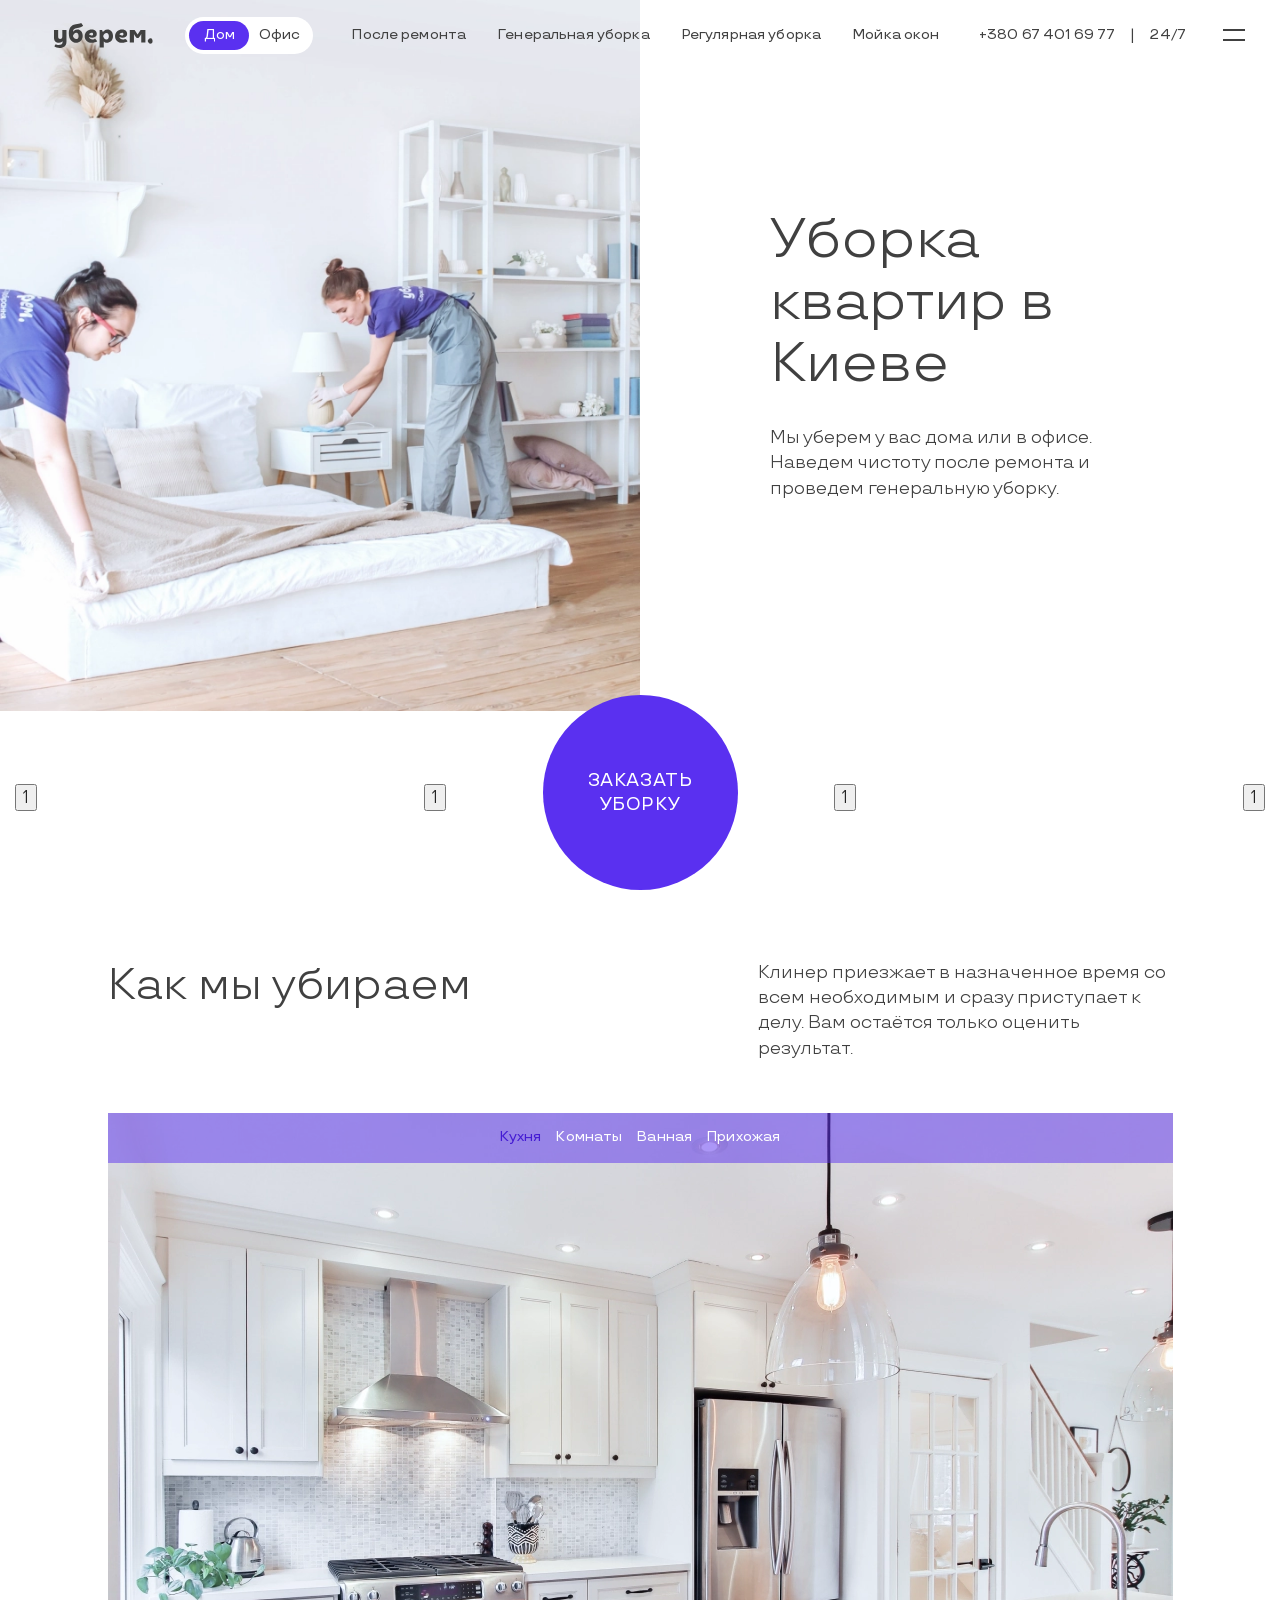
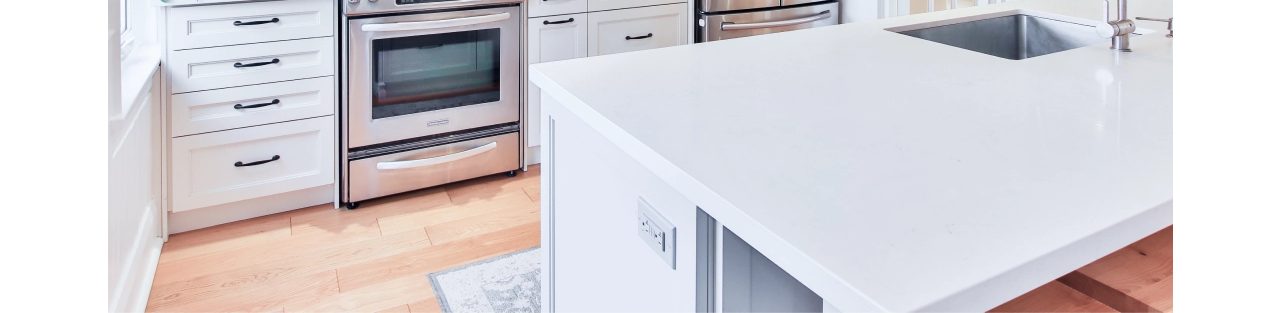
==== commit 322624cb: "minor" ====
--- a/index.html
+++ b/index.html
@@ -2,11 +2,11 @@
 <html data-n-head-ssr>
 
 <head>
-    <meta data-n-head="ssr" charset="utf-8"><meta data-n-head="ssr" name="viewport" content="width=device-width,initial-scale=1,maximum-scale=1,user-scalable=no"><meta data-n-head="ssr" data-hid="description" name="description" content=""><meta data-n-head="ssr" name="format-detection" content="telephone=no"><title>redlab</title><link data-n-head="ssr" rel="icon" type="image/png" href="/icon.png"><link data-n-head="ssr" type="font/ttf" href="/_nuxt/fonts/TTTravels-Regular.92a0c30.ttf" rel="preload" data-class="font_tt_travels font_tt_travels_400_normal" as="font" crossorigin="anonymous" onload='document.documentElement.classList.add("font_tt_travels","font_tt_travels_400_normal")'><link rel="preload" href="/_nuxt/0e0b816.js" as="script"><link rel="preload" href="/_nuxt/7e4c75b.js" as="script"><link rel="preload" href="/_nuxt/11cf5c5.js" as="script"><link rel="preload" href="/_nuxt/a06b39e.js" as="script"><link rel="preload" href="/_nuxt/939958e.js" as="script"><link rel="preload" href="/_nuxt/c47458f.js" as="script"><link rel="preload" href="/_nuxt/a20a121.js" as="script"><link rel="preload" href="/_nuxt/39a92c3.js" as="script"><link rel="preload" href="/_nuxt/0102493.js" as="script"><style data-vue-ssr-id="6724336e:0 ce8636c4:0 2ac78f7c:0 7428f17c:0 3cbfac70:0 49569972:0 506f0eb5:0 260b72d0:0 05957cf2:0 d1efef96:0 08b3b5da:0 6be71311:0 ebd099f8:0 1fbb96ed:0 f0b16a84:0 530cd76e:0">@font-face{font-display:swap;font-family:TTTravels;font-style:normal;font-weight:400;src:local("TTTravels-Regular"),url(/_nuxt/fonts/TTTravels-Regular.92a0c30.ttf) format("truetype")}@font-face{font-display:swap;font-family:TTTravels;font-style:normal;font-weight:500;src:local("TTTravels-Medium"),url(/_nuxt/fonts/TTTravels-Medium.3ed3b93.ttf) format("truetype")}html{background:#fff;overflow-x:hidden}*,html{scroll-behavior:smooth}*{box-sizing:border-box;color:#404040;font-family:TTTravels;font-size:18px;font-style:normal;font-weight:400;line-height:140%}@media(max-width:480px){*{font-size:16px}}::-webkit-scrollbar{background-color:#897df2;width:5px}::-webkit-scrollbar-thumb{background-color:#441bd3;border-radius:9px}.container{margin:0 auto;max-width:1440px;width:100%}a,abbr,acronym,address,applet,article,aside,audio,b,big,blockquote,body,canvas,caption,center,cite,code,dd,del,details,dfn,div,dl,dt,em,embed,fieldset,figcaption,figure,footer,form,h1,h2,h3,h4,h5,h6,header,hgroup,html,i,iframe,img,ins,kbd,label,legend,li,mark,menu,nav,object,ol,output,p,pre,q,ruby,s,samp,section,small,span,strike,strong,sub,summary,sup,table,tbody,td,tfoot,th,thead,time,tr,tt,u,ul,var,video{border:0;margin:0;padding:0;vertical-align:baseline}:focus{outline:0}article,aside,details,figcaption,figure,footer,header,hgroup,menu,nav,section{display:block}body{line-height:1}ol,ul{list-style:none}blockquote,q{quotes:none}blockquote:after,blockquote:before,q:after,q:before{content:"";content:none}input[type=search]::-webkit-search-cancel-button,input[type=search]::-webkit-search-decoration,input[type=search]::-webkit-search-results-button,input[type=search]::-webkit-search-results-decoration{-webkit-appearance:none;-moz-appearance:none}input[type=search]{-webkit-appearance:none;-moz-appearance:none}audio,canvas,video{display:inline-block;max-width:100%}audio:not([controls]){display:none;height:0}[hidden]{display:none}html{font-size:100%;-webkit-text-size-adjust:100%;-ms-text-size-adjust:100%}a:focus{outline:0}a:active,a:hover{outline:0}img{border:0;-ms-interpolation-mode:bicubic}figure,form{margin:0}fieldset{border:1px solid silver;margin:0 2px;padding:.35em .625em .75em}legend{border:0;padding:0;white-space:normal}button,input,select,textarea{font-size:100%;margin:0;vertical-align:baseline}button,input{line-height:normal}button,select{text-transform:none}button,html input[type=button],input[type=reset],input[type=submit]{-webkit-appearance:button;cursor:pointer}button[disabled],html input[disabled]{cursor:default}input[type=checkbox],input[type=radio]{box-sizing:border-box;padding:0}input[type=search]{-webkit-appearance:textfield;box-sizing:content-box}input[type=search]::-webkit-search-cancel-button,input[type=search]::-webkit-search-decoration{-webkit-appearance:none}button::-moz-focus-inner,input::-moz-focus-inner{border:0;padding:0}textarea{overflow:auto;vertical-align:top}table{border-collapse:collapse;border-spacing:0}button,html,input,select,textarea{color:#222}::-moz-selection{background:#b3d4fc;text-shadow:none}::selection{background:#b3d4fc;text-shadow:none}img{vertical-align:middle}fieldset{border:0;margin:0;padding:0}textarea{resize:vertical}.chromeframe{background:#ccc;color:#000;margin:.2em 0;padding:.2em 0}.main-wrapper{max-width:100%}*,html{box-sizing:border-box!important;outline:0!important}li,ol,ul{list-style:none}a{-webkit-text-decoration:none;text-decoration:none}@font-face{font-display:swap;font-family:TTTravels;font-style:normal;font-weight:400;src:local("TTTravels-Regular"),url(/_nuxt/fonts/TTTravels-Regular.92a0c30.ttf) format("truetype")}@font-face{font-display:swap;font-family:TTTravels;font-style:normal;font-weight:500;src:local("TTTravels-Medium"),url(/_nuxt/fonts/TTTravels-Medium.3ed3b93.ttf) format("truetype")}a,abbr,acronym,address,applet,article,aside,audio,b,big,blockquote,body,canvas,caption,center,cite,code,dd,del,details,dfn,div,dl,dt,em,embed,fieldset,figcaption,figure,footer,form,h1,h2,h3,h4,h5,h6,header,hgroup,html,i,iframe,img,ins,kbd,label,legend,li,mark,menu,nav,object,ol,output,p,pre,q,ruby,s,samp,section,small,span,strike,strong,sub,summary,sup,table,tbody,td,tfoot,th,thead,time,tr,tt,u,ul,var,video{border:0;margin:0;padding:0;vertical-align:baseline}:focus{outline:0}article,aside,details,figcaption,figure,footer,header,hgroup,menu,nav,section{display:block}body{line-height:1}ol,ul{list-style:none}blockquote,q{quotes:none}blockquote:after,blockquote:before,q:after,q:before{content:"";content:none}input[type=search]::-webkit-search-cancel-button,input[type=search]::-webkit-search-decoration,input[type=search]::-webkit-search-results-button,input[type=search]::-webkit-search-results-decoration{-webkit-appearance:none;-moz-appearance:none}input[type=search]{-webkit-appearance:none;-moz-appearance:none}audio,canvas,video{display:inline-block;max-width:100%}audio:not([controls]){display:none;height:0}[hidden]{display:none}html{font-size:100%;-webkit-text-size-adjust:100%;-ms-text-size-adjust:100%}a:focus{outline:0}a:active,a:hover{outline:0}img{border:0;-ms-interpolation-mode:bicubic}figure,form{margin:0}fieldset{border:1px solid silver;margin:0 2px;padding:.35em .625em .75em}legend{border:0;padding:0;white-space:normal}button,input,select,textarea{font-size:100%;margin:0;vertical-align:baseline}button,input{line-height:normal}button,select{text-transform:none}button,html input[type=button],input[type=reset],input[type=submit]{-webkit-appearance:button;cursor:pointer}button[disabled],html input[disabled]{cursor:default}input[type=checkbox],input[type=radio]{box-sizing:border-box;padding:0}input[type=search]{-webkit-appearance:textfield;box-sizing:content-box}input[type=search]::-webkit-search-cancel-button,input[type=search]::-webkit-search-decoration{-webkit-appearance:none}button::-moz-focus-inner,input::-moz-focus-inner{border:0;padding:0}textarea{overflow:auto;vertical-align:top}table{border-collapse:collapse;border-spacing:0}button,html,input,select,textarea{color:#222}::-moz-selection{background:#b3d4fc;text-shadow:none}::selection{background:#b3d4fc;text-shadow:none}img{vertical-align:middle}fieldset{border:0;margin:0;padding:0}textarea{resize:vertical}.chromeframe{background:#ccc;color:#000;margin:.2em 0;padding:.2em 0}.main-wrapper{max-width:100%}*,html{box-sizing:border-box!important;outline:0!important}li,ol,ul{list-style:none}a{-webkit-text-decoration:none;text-decoration:none}html{background:#fff;overflow-x:hidden}*,html{scroll-behavior:smooth}*{box-sizing:border-box;color:#404040;font-family:TTTravels;font-size:18px;font-style:normal;font-weight:400;line-height:140%}@media(max-width:480px){*{font-size:16px}}::-webkit-scrollbar{background-color:#897df2;width:5px}::-webkit-scrollbar-thumb{background-color:#441bd3;border-radius:9px}.container{margin:0 auto;max-width:1440px;width:100%}a,abbr,acronym,address,applet,article,aside,audio,b,big,blockquote,body,canvas,caption,center,cite,code,dd,del,details,dfn,div,dl,dt,em,embed,fieldset,figcaption,figure,footer,form,h1,h2,h3,h4,h5,h6,header,hgroup,html,i,iframe,img,ins,kbd,label,legend,li,mark,menu,nav,object,ol,output,p,pre,q,ruby,s,samp,section,small,span,strike,strong,sub,summary,sup,table,tbody,td,tfoot,th,thead,time,tr,tt,u,ul,var,video{border:0;margin:0;padding:0;vertical-align:baseline}:focus{outline:0}article,aside,details,figcaption,figure,footer,header,hgroup,menu,nav,section{display:block}body{line-height:1}ol,ul{list-style:none}blockquote,q{quotes:none}blockquote:after,blockquote:before,q:after,q:before{content:"";content:none}input[type=search]::-webkit-search-cancel-button,input[type=search]::-webkit-search-decoration,input[type=search]::-webkit-search-results-button,input[type=search]::-webkit-search-results-decoration{-webkit-appearance:none;-moz-appearance:none}input[type=search]{-webkit-appearance:none;-moz-appearance:none}audio,canvas,video{display:inline-block;max-width:100%}audio:not([controls]){display:none;height:0}[hidden]{display:none}html{font-size:100%;-webkit-text-size-adjust:100%;-ms-text-size-adjust:100%}a:focus{outline:0}a:active,a:hover{outline:0}img{border:0;-ms-interpolation-mode:bicubic}figure,form{margin:0}fieldset{border:1px solid silver;margin:0 2px;padding:.35em .625em .75em}legend{border:0;padding:0;white-space:normal}button,input,select,textarea{font-size:100%;margin:0;vertical-align:baseline}button,input{line-height:normal}button,select{text-transform:none}button,html input[type=button],input[type=reset],input[type=submit]{-webkit-appearance:button;cursor:pointer}button[disabled],html input[disabled]{cursor:default}input[type=checkbox],input[type=radio]{box-sizing:border-box;padding:0}input[type=search]{-webkit-appearance:textfield;box-sizing:content-box}input[type=search]::-webkit-search-cancel-button,input[type=search]::-webkit-search-decoration{-webkit-appearance:none}button::-moz-focus-inner,input::-moz-focus-inner{border:0;padding:0}textarea{overflow:auto;vertical-align:top}table{border-collapse:collapse;border-spacing:0}button,html,input,select,textarea{color:#222}::-moz-selection{background:#b3d4fc;text-shadow:none}::selection{background:#b3d4fc;text-shadow:none}img{vertical-align:middle}fieldset{border:0;margin:0;padding:0}textarea{resize:vertical}.chromeframe{background:#ccc;color:#000;margin:.2em 0;padding:.2em 0}.main-wrapper{max-width:100%}*,html{box-sizing:border-box!important;outline:0!important}li,ol,ul{list-style:none}a{-webkit-text-decoration:none;text-decoration:none}html{background:#fff;overflow-x:hidden}*,html{scroll-behavior:smooth}*{box-sizing:border-box;color:#404040;font-family:TTTravels;font-size:18px;font-style:normal;font-weight:400;line-height:140%}@media(max-width:480px){*{font-size:16px}}::-webkit-scrollbar{background-color:#897df2;width:5px}::-webkit-scrollbar-thumb{background-color:#441bd3;border-radius:9px}.container{margin:0 auto;max-width:1440px;width:100%}@font-face{font-display:swap;font-family:TTTravels;font-style:normal;font-weight:400;src:local("TTTravels-Regular"),url(/_nuxt/fonts/TTTravels-Regular.92a0c30.ttf) format("truetype")}@font-face{font-display:swap;font-family:TTTravels;font-style:normal;font-weight:500;src:local("TTTravels-Medium"),url(/_nuxt/fonts/TTTravels-Medium.3ed3b93.ttf) format("truetype")}@font-face{font-display:swap;font-family:TTTravels;font-style:normal;font-weight:400;src:local("TTTravels-Regular"),url(/_nuxt/fonts/TTTravels-Regular.92a0c30.ttf) format("truetype")}@font-face{font-display:swap;font-family:TTTravels;font-style:normal;font-weight:500;src:local("TTTravels-Medium"),url(/_nuxt/fonts/TTTravels-Medium.3ed3b93.ttf) format("truetype")}a,abbr,acronym,address,applet,article,aside,audio,b,big,blockquote,body,canvas,caption,center,cite,code,dd,del,details,dfn,div,dl,dt,em,embed,fieldset,figcaption,figure,footer,form,h1,h2,h3,h4,h5,h6,header,hgroup,html,i,iframe,img,ins,kbd,label,legend,li,mark,menu,nav,object,ol,output,p,pre,q,ruby,s,samp,section,small,span,strike,strong,sub,summary,sup,table,tbody,td,tfoot,th,thead,time,tr,tt,u,ul,var,video{border:0;margin:0;padding:0;vertical-align:baseline}:focus{outline:0}article,aside,details,figcaption,figure,footer,header,hgroup,menu,nav,section{display:block}body{line-height:1}ol,ul{list-style:none}blockquote,q{quotes:none}blockquote:after,blockquote:before,q:after,q:before{content:"";content:none}input[type=search]::-webkit-search-cancel-button,input[type=search]::-webkit-search-decoration,input[type=search]::-webkit-search-results-button,input[type=search]::-webkit-search-results-decoration{-webkit-appearance:none;-moz-appearance:none}input[type=search]{-webkit-appearance:none;-moz-appearance:none}audio,canvas,video{display:inline-block;max-width:100%}audio:not([controls]){display:none;height:0}[hidden]{display:none}html{font-size:100%;-webkit-text-size-adjust:100%;-ms-text-size-adjust:100%}a:focus{outline:0}a:active,a:hover{outline:0}img{border:0;-ms-interpolation-mode:bicubic}figure,form{margin:0}fieldset{border:1px solid silver;margin:0 2px;padding:.35em .625em .75em}legend{border:0;padding:0;white-space:normal}button,input,select,textarea{font-size:100%;margin:0;vertical-align:baseline}button,input{line-height:normal}button,select{text-transform:none}button,html input[type=button],input[type=reset],input[type=submit]{-webkit-appearance:button;cursor:pointer}button[disabled],html input[disabled]{cursor:default}input[type=checkbox],input[type=radio]{box-sizing:border-box;padding:0}input[type=search]{-webkit-appearance:textfield;box-sizing:content-box}input[type=search]::-webkit-search-cancel-button,input[type=search]::-webkit-search-decoration{-webkit-appearance:none}button::-moz-focus-inner,input::-moz-focus-inner{border:0;padding:0}textarea{overflow:auto;vertical-align:top}table{border-collapse:collapse;border-spacing:0}button,html,input,select,textarea{color:#222}::-moz-selection{background:#b3d4fc;text-shadow:none}::selection{background:#b3d4fc;text-shadow:none}img{vertical-align:middle}fieldset{border:0;margin:0;padding:0}textarea{resize:vertical}.chromeframe{background:#ccc;color:#000;margin:.2em 0;padding:.2em 0}.main-wrapper{max-width:100%}*,html{box-sizing:border-box!important;outline:0!important}li,ol,ul{list-style:none}a{-webkit-text-decoration:none;text-decoration:none}html{background:#fff;overflow-x:hidden}*,html{scroll-behavior:smooth}*{box-sizing:border-box;color:#404040;font-family:TTTravels;font-size:18px;font-style:normal;font-weight:400;line-height:140%}@media(max-width:480px){*{font-size:16px}}::-webkit-scrollbar{background-color:#897df2;width:5px}::-webkit-scrollbar-thumb{background-color:#441bd3;border-radius:9px}.container{margin:0 auto;max-width:1440px;width:100%}@font-face{font-display:block;font-family:TTTravels;font-feature-settings:normal;font-stretch:normal;font-style:normal;font-variant:normal;font-weight:400;src:url(/_nuxt/fonts/TTTravels-Regular.92a0c30.ttf) format("truetype")}.nuxt-progress{background-color:#000;height:2px;left:0;opacity:1;position:fixed;right:0;top:0;transition:width .1s,opacity .4s;width:0;z-index:999999}.nuxt-progress.nuxt-progress-notransition{transition:none}.nuxt-progress-failed{background-color:red}@font-face{font-display:swap;font-family:TTTravels;font-style:normal;font-weight:400;src:local("TTTravels-Regular"),url(/_nuxt/fonts/TTTravels-Regular.92a0c30.ttf) format("truetype")}@font-face{font-display:swap;font-family:TTTravels;font-style:normal;font-weight:500;src:local("TTTravels-Medium"),url(/_nuxt/fonts/TTTravels-Medium.3ed3b93.ttf) format("truetype")}a[data-v-313032a4],abbr[data-v-313032a4],acronym[data-v-313032a4],address[data-v-313032a4],applet[data-v-313032a4],article[data-v-313032a4],aside[data-v-313032a4],audio[data-v-313032a4],b[data-v-313032a4],big[data-v-313032a4],blockquote[data-v-313032a4],body[data-v-313032a4],canvas[data-v-313032a4],caption[data-v-313032a4],center[data-v-313032a4],cite[data-v-313032a4],code[data-v-313032a4],dd[data-v-313032a4],del[data-v-313032a4],details[data-v-313032a4],dfn[data-v-313032a4],div[data-v-313032a4],dl[data-v-313032a4],dt[data-v-313032a4],em[data-v-313032a4],embed[data-v-313032a4],fieldset[data-v-313032a4],figcaption[data-v-313032a4],figure[data-v-313032a4],footer[data-v-313032a4],form[data-v-313032a4],h1[data-v-313032a4],h2[data-v-313032a4],h3[data-v-313032a4],h4[data-v-313032a4],h5[data-v-313032a4],h6[data-v-313032a4],header[data-v-313032a4],hgroup[data-v-313032a4],html[data-v-313032a4],i[data-v-313032a4],iframe[data-v-313032a4],img[data-v-313032a4],ins[data-v-313032a4],kbd[data-v-313032a4],label[data-v-313032a4],legend[data-v-313032a4],li[data-v-313032a4],mark[data-v-313032a4],menu[data-v-313032a4],nav[data-v-313032a4],object[data-v-313032a4],ol[data-v-313032a4],output[data-v-313032a4],p[data-v-313032a4],pre[data-v-313032a4],q[data-v-313032a4],ruby[data-v-313032a4],s[data-v-313032a4],samp[data-v-313032a4],section[data-v-313032a4],small[data-v-313032a4],span[data-v-313032a4],strike[data-v-313032a4],strong[data-v-313032a4],sub[data-v-313032a4],summary[data-v-313032a4],sup[data-v-313032a4],table[data-v-313032a4],tbody[data-v-313032a4],td[data-v-313032a4],tfoot[data-v-313032a4],th[data-v-313032a4],thead[data-v-313032a4],time[data-v-313032a4],tr[data-v-313032a4],tt[data-v-313032a4],u[data-v-313032a4],ul[data-v-313032a4],var[data-v-313032a4],video[data-v-313032a4]{border:0;margin:0;padding:0;vertical-align:baseline}[data-v-313032a4]:focus{outline:0}article[data-v-313032a4],aside[data-v-313032a4],details[data-v-313032a4],figcaption[data-v-313032a4],figure[data-v-313032a4],footer[data-v-313032a4],header[data-v-313032a4],hgroup[data-v-313032a4],menu[data-v-313032a4],nav[data-v-313032a4],section[data-v-313032a4]{display:block}body[data-v-313032a4]{line-height:1}ol[data-v-313032a4],ul[data-v-313032a4]{list-style:none}blockquote[data-v-313032a4],q[data-v-313032a4]{quotes:none}blockquote[data-v-313032a4]:after,blockquote[data-v-313032a4]:before,q[data-v-313032a4]:after,q[data-v-313032a4]:before{content:"";content:none}input[type=search][data-v-313032a4]::-webkit-search-cancel-button,input[type=search][data-v-313032a4]::-webkit-search-decoration,input[type=search][data-v-313032a4]::-webkit-search-results-button,input[type=search][data-v-313032a4]::-webkit-search-results-decoration{-webkit-appearance:none;-moz-appearance:none}input[type=search][data-v-313032a4]{-webkit-appearance:none;-moz-appearance:none}audio[data-v-313032a4],canvas[data-v-313032a4],video[data-v-313032a4]{display:inline-block;max-width:100%}audio[data-v-313032a4]:not([controls]){display:none;height:0}[hidden][data-v-313032a4]{display:none}html[data-v-313032a4]{font-size:100%;-webkit-text-size-adjust:100%;-ms-text-size-adjust:100%}a[data-v-313032a4]:focus{outline:0}a[data-v-313032a4]:active,a[data-v-313032a4]:hover{outline:0}img[data-v-313032a4]{border:0;-ms-interpolation-mode:bicubic}figure[data-v-313032a4],form[data-v-313032a4]{margin:0}fieldset[data-v-313032a4]{border:1px solid silver;margin:0 2px;padding:.35em .625em .75em}legend[data-v-313032a4]{border:0;padding:0;white-space:normal}button[data-v-313032a4],input[data-v-313032a4],select[data-v-313032a4],textarea[data-v-313032a4]{font-size:100%;margin:0;vertical-align:baseline}button[data-v-313032a4],input[data-v-313032a4]{line-height:normal}button[data-v-313032a4],select[data-v-313032a4]{text-transform:none}button[data-v-313032a4],html input[type=button][data-v-313032a4],input[type=reset][data-v-313032a4],input[type=submit][data-v-313032a4]{-webkit-appearance:button;cursor:pointer}button[disabled][data-v-313032a4],html input[disabled][data-v-313032a4]{cursor:default}input[type=checkbox][data-v-313032a4],input[type=radio][data-v-313032a4]{box-sizing:border-box;padding:0}input[type=search][data-v-313032a4]{-webkit-appearance:textfield;box-sizing:content-box}input[type=search][data-v-313032a4]::-webkit-search-cancel-button,input[type=search][data-v-313032a4]::-webkit-search-decoration{-webkit-appearance:none}button[data-v-313032a4]::-moz-focus-inner,input[data-v-313032a4]::-moz-focus-inner{border:0;padding:0}textarea[data-v-313032a4]{overflow:auto;vertical-align:top}table[data-v-313032a4]{border-collapse:collapse;border-spacing:0}button[data-v-313032a4],html[data-v-313032a4],input[data-v-313032a4],select[data-v-313032a4],textarea[data-v-313032a4]{color:#222}[data-v-313032a4]::-moz-selection{background:#b3d4fc;text-shadow:none}[data-v-313032a4]::selection{background:#b3d4fc;text-shadow:none}img[data-v-313032a4]{vertical-align:middle}fieldset[data-v-313032a4]{border:0;margin:0;padding:0}textarea[data-v-313032a4]{resize:vertical}.chromeframe[data-v-313032a4]{background:#ccc;color:#000;margin:.2em 0;padding:.2em 0}.main-wrapper[data-v-313032a4]{max-width:100%}[data-v-313032a4],html[data-v-313032a4]{box-sizing:border-box!important;outline:0!important}li[data-v-313032a4],ol[data-v-313032a4],ul[data-v-313032a4]{list-style:none}a[data-v-313032a4]{-webkit-text-decoration:none;text-decoration:none}html[data-v-313032a4]{background:#fff;overflow-x:hidden}[data-v-313032a4],html[data-v-313032a4]{scroll-behavior:smooth}[data-v-313032a4]{box-sizing:border-box;color:#404040;font-family:TTTravels;font-size:18px;font-style:normal;font-weight:400;line-height:140%}@media(max-width:480px){[data-v-313032a4]{font-size:16px}}[data-v-313032a4]::-webkit-scrollbar{background-color:#897df2;width:5px}[data-v-313032a4]::-webkit-scrollbar-thumb{background-color:#441bd3;border-radius:9px}.container[data-v-313032a4]{margin:0 auto;max-width:1440px;width:100%}.header[data-v-313032a4]{position:sticky;top:0;z-index:10}.header.shadow[data-v-313032a4]{background:#fff;box-shadow:0 2px 14px 0 rgba(0,0,0,.07);transition:.3s}.header.shadow .toggler[data-v-313032a4]{border-color:#e2e8f0}.container[data-v-313032a4]{align-items:center;display:flex;height:70px;justify-content:space-between;padding-left:54px;padding-right:30px}@media(max-width:1240px){.container[data-v-313032a4]{padding:0 15px}}.container .header__col[data-v-313032a4]{align-items:center;-moz-column-gap:32px;column-gap:32px;display:flex}@media(max-width:1240px){.container .header__col[data-v-313032a4]{-moz-column-gap:18px;column-gap:18px}}@media(max-width:1080px){.container .header__col.nav[data-v-313032a4]{display:none}}.container .nav-link[data-v-313032a4],.container span[data-v-313032a4]{color:#404040;font-family:TTTravels;font-size:16px;font-weight:500;letter-spacing:.01em;line-height:120%;transition:.3s}@media(hover:hover){.container .nav-link[data-v-313032a4]:hover,.container span[data-v-313032a4]:hover{color:#897df2;cursor:pointer;transition:.3s}}@media(max-width:1300px){.container .nav-link[data-v-313032a4],.container span[data-v-313032a4]{font-size:14px}}.container .right-col .nav-link[data-v-313032a4]{align-items:center;-moz-column-gap:15px;column-gap:15px;display:flex}@media(max-width:1080px){.container .right-col .nav-link[data-v-313032a4]{display:none}}.container .logo svg[data-v-313032a4]{min-width:99px}@font-face{font-display:swap;font-family:TTTravels;font-style:normal;font-weight:400;src:local("TTTravels-Regular"),url(/_nuxt/fonts/TTTravels-Regular.92a0c30.ttf) format("truetype")}@font-face{font-display:swap;font-family:TTTravels;font-style:normal;font-weight:500;src:local("TTTravels-Medium"),url(/_nuxt/fonts/TTTravels-Medium.3ed3b93.ttf) format("truetype")}a[data-v-2f3cc128],abbr[data-v-2f3cc128],acronym[data-v-2f3cc128],address[data-v-2f3cc128],applet[data-v-2f3cc128],article[data-v-2f3cc128],aside[data-v-2f3cc128],audio[data-v-2f3cc128],b[data-v-2f3cc128],big[data-v-2f3cc128],blockquote[data-v-2f3cc128],body[data-v-2f3cc128],canvas[data-v-2f3cc128],caption[data-v-2f3cc128],center[data-v-2f3cc128],cite[data-v-2f3cc128],code[data-v-2f3cc128],dd[data-v-2f3cc128],del[data-v-2f3cc128],details[data-v-2f3cc128],dfn[data-v-2f3cc128],div[data-v-2f3cc128],dl[data-v-2f3cc128],dt[data-v-2f3cc128],em[data-v-2f3cc128],embed[data-v-2f3cc128],fieldset[data-v-2f3cc128],figcaption[data-v-2f3cc128],figure[data-v-2f3cc128],footer[data-v-2f3cc128],form[data-v-2f3cc128],h1[data-v-2f3cc128],h2[data-v-2f3cc128],h3[data-v-2f3cc128],h4[data-v-2f3cc128],h5[data-v-2f3cc128],h6[data-v-2f3cc128],header[data-v-2f3cc128],hgroup[data-v-2f3cc128],html[data-v-2f3cc128],i[data-v-2f3cc128],iframe[data-v-2f3cc128],img[data-v-2f3cc128],ins[data-v-2f3cc128],kbd[data-v-2f3cc128],label[data-v-2f3cc128],legend[data-v-2f3cc128],li[data-v-2f3cc128],mark[data-v-2f3cc128],menu[data-v-2f3cc128],nav[data-v-2f3cc128],object[data-v-2f3cc128],ol[data-v-2f3cc128],output[data-v-2f3cc128],p[data-v-2f3cc128],pre[data-v-2f3cc128],q[data-v-2f3cc128],ruby[data-v-2f3cc128],s[data-v-2f3cc128],samp[data-v-2f3cc128],section[data-v-2f3cc128],small[data-v-2f3cc128],span[data-v-2f3cc128],strike[data-v-2f3cc128],strong[data-v-2f3cc128],sub[data-v-2f3cc128],summary[data-v-2f3cc128],sup[data-v-2f3cc128],table[data-v-2f3cc128],tbody[data-v-2f3cc128],td[data-v-2f3cc128],tfoot[data-v-2f3cc128],th[data-v-2f3cc128],thead[data-v-2f3cc128],time[data-v-2f3cc128],tr[data-v-2f3cc128],tt[data-v-2f3cc128],u[data-v-2f3cc128],ul[data-v-2f3cc128],var[data-v-2f3cc128],video[data-v-2f3cc128]{border:0;margin:0;padding:0;vertical-align:baseline}[data-v-2f3cc128]:focus{outline:0}article[data-v-2f3cc128],aside[data-v-2f3cc128],details[data-v-2f3cc128],figcaption[data-v-2f3cc128],figure[data-v-2f3cc128],footer[data-v-2f3cc128],header[data-v-2f3cc128],hgroup[data-v-2f3cc128],menu[data-v-2f3cc128],nav[data-v-2f3cc128],section[data-v-2f3cc128]{display:block}body[data-v-2f3cc128]{line-height:1}ol[data-v-2f3cc128],ul[data-v-2f3cc128]{list-style:none}blockquote[data-v-2f3cc128],q[data-v-2f3cc128]{quotes:none}blockquote[data-v-2f3cc128]:after,blockquote[data-v-2f3cc128]:before,q[data-v-2f3cc128]:after,q[data-v-2f3cc128]:before{content:"";content:none}input[type=search][data-v-2f3cc128]::-webkit-search-cancel-button,input[type=search][data-v-2f3cc128]::-webkit-search-decoration,input[type=search][data-v-2f3cc128]::-webkit-search-results-button,input[type=search][data-v-2f3cc128]::-webkit-search-results-decoration{-webkit-appearance:none;-moz-appearance:none}input[type=search][data-v-2f3cc128]{-webkit-appearance:none;-moz-appearance:none}audio[data-v-2f3cc128],canvas[data-v-2f3cc128],video[data-v-2f3cc128]{display:inline-block;max-width:100%}audio[data-v-2f3cc128]:not([controls]){display:none;height:0}[hidden][data-v-2f3cc128]{display:none}html[data-v-2f3cc128]{font-size:100%;-webkit-text-size-adjust:100%;-ms-text-size-adjust:100%}a[data-v-2f3cc128]:focus{outline:0}a[data-v-2f3cc128]:active,a[data-v-2f3cc128]:hover{outline:0}img[data-v-2f3cc128]{border:0;-ms-interpolation-mode:bicubic}figure[data-v-2f3cc128],form[data-v-2f3cc128]{margin:0}fieldset[data-v-2f3cc128]{border:1px solid silver;margin:0 2px;padding:.35em .625em .75em}legend[data-v-2f3cc128]{border:0;padding:0;white-space:normal}button[data-v-2f3cc128],input[data-v-2f3cc128],select[data-v-2f3cc128],textarea[data-v-2f3cc128]{font-size:100%;margin:0;vertical-align:baseline}button[data-v-2f3cc128],input[data-v-2f3cc128]{line-height:normal}button[data-v-2f3cc128],select[data-v-2f3cc128]{text-transform:none}button[data-v-2f3cc128],html input[type=button][data-v-2f3cc128],input[type=reset][data-v-2f3cc128],input[type=submit][data-v-2f3cc128]{-webkit-appearance:button;cursor:pointer}button[disabled][data-v-2f3cc128],html input[disabled][data-v-2f3cc128]{cursor:default}input[type=checkbox][data-v-2f3cc128],input[type=radio][data-v-2f3cc128]{box-sizing:border-box;padding:0}input[type=search][data-v-2f3cc128]{-webkit-appearance:textfield;box-sizing:content-box}input[type=search][data-v-2f3cc128]::-webkit-search-cancel-button,input[type=search][data-v-2f3cc128]::-webkit-search-decoration{-webkit-appearance:none}button[data-v-2f3cc128]::-moz-focus-inner,input[data-v-2f3cc128]::-moz-focus-inner{border:0;padding:0}textarea[data-v-2f3cc128]{overflow:auto;vertical-align:top}table[data-v-2f3cc128]{border-collapse:collapse;border-spacing:0}button[data-v-2f3cc128],html[data-v-2f3cc128],input[data-v-2f3cc128],select[data-v-2f3cc128],textarea[data-v-2f3cc128]{color:#222}[data-v-2f3cc128]::-moz-selection{background:#b3d4fc;text-shadow:none}[data-v-2f3cc128]::selection{background:#b3d4fc;text-shadow:none}img[data-v-2f3cc128]{vertical-align:middle}fieldset[data-v-2f3cc128]{border:0;margin:0;padding:0}textarea[data-v-2f3cc128]{resize:vertical}.chromeframe[data-v-2f3cc128]{background:#ccc;color:#000;margin:.2em 0;padding:.2em 0}.main-wrapper[data-v-2f3cc128]{max-width:100%}[data-v-2f3cc128],html[data-v-2f3cc128]{box-sizing:border-box!important;outline:0!important}li[data-v-2f3cc128],ol[data-v-2f3cc128],ul[data-v-2f3cc128]{list-style:none}a[data-v-2f3cc128]{-webkit-text-decoration:none;text-decoration:none}html[data-v-2f3cc128]{background:#fff;overflow-x:hidden}[data-v-2f3cc128],html[data-v-2f3cc128]{scroll-behavior:smooth}[data-v-2f3cc128]{box-sizing:border-box;color:#404040;font-family:TTTravels;font-size:18px;font-style:normal;font-weight:400;line-height:140%}@media(max-width:480px){[data-v-2f3cc128]{font-size:16px}}[data-v-2f3cc128]::-webkit-scrollbar{background-color:#897df2;width:5px}[data-v-2f3cc128]::-webkit-scrollbar-thumb{background-color:#441bd3;border-radius:9px}.container[data-v-2f3cc128]{margin:0 auto;max-width:1440px;width:100%}.toggler[data-v-2f3cc128]{background:#fff;border:1px solid transparent;border-radius:34px;height:37px;justify-content:space-between;padding:3px;transition:.3s;width:100%}.toggler .button-item[data-v-2f3cc128],.toggler[data-v-2f3cc128]{align-items:center;display:flex}.toggler .button-item[data-v-2f3cc128]{background:0 0;border:none;border-radius:34px;-moz-column-gap:4px;column-gap:4px;flex-grow:1;height:100%;justify-content:center;max-width:50%;padding:0 12px}.toggler .button-item span[data-v-2f3cc128]{font-family:TTTravels;font-size:14px;font-weight:500;line-height:110%;transition:.3s}.toggler .button-item:hover:not(.active) span[data-v-2f3cc128]{color:#5a30f0;transition:.3s}.toggler .button-item.active[data-v-2f3cc128]{background:#5a30f0}.toggler .button-item.active span[data-v-2f3cc128]{color:#fff}@font-face{font-display:swap;font-family:TTTravels;font-style:normal;font-weight:400;src:local("TTTravels-Regular"),url(/_nuxt/fonts/TTTravels-Regular.92a0c30.ttf) format("truetype")}@font-face{font-display:swap;font-family:TTTravels;font-style:normal;font-weight:500;src:local("TTTravels-Medium"),url(/_nuxt/fonts/TTTravels-Medium.3ed3b93.ttf) format("truetype")}a[data-v-30c03b0a],abbr[data-v-30c03b0a],acronym[data-v-30c03b0a],address[data-v-30c03b0a],applet[data-v-30c03b0a],article[data-v-30c03b0a],aside[data-v-30c03b0a],audio[data-v-30c03b0a],b[data-v-30c03b0a],big[data-v-30c03b0a],blockquote[data-v-30c03b0a],body[data-v-30c03b0a],canvas[data-v-30c03b0a],caption[data-v-30c03b0a],center[data-v-30c03b0a],cite[data-v-30c03b0a],code[data-v-30c03b0a],dd[data-v-30c03b0a],del[data-v-30c03b0a],details[data-v-30c03b0a],dfn[data-v-30c03b0a],div[data-v-30c03b0a],dl[data-v-30c03b0a],dt[data-v-30c03b0a],em[data-v-30c03b0a],embed[data-v-30c03b0a],fieldset[data-v-30c03b0a],figcaption[data-v-30c03b0a],figure[data-v-30c03b0a],footer[data-v-30c03b0a],form[data-v-30c03b0a],h1[data-v-30c03b0a],h2[data-v-30c03b0a],h3[data-v-30c03b0a],h4[data-v-30c03b0a],h5[data-v-30c03b0a],h6[data-v-30c03b0a],header[data-v-30c03b0a],hgroup[data-v-30c03b0a],html[data-v-30c03b0a],i[data-v-30c03b0a],iframe[data-v-30c03b0a],img[data-v-30c03b0a],ins[data-v-30c03b0a],kbd[data-v-30c03b0a],label[data-v-30c03b0a],legend[data-v-30c03b0a],li[data-v-30c03b0a],mark[data-v-30c03b0a],menu[data-v-30c03b0a],nav[data-v-30c03b0a],object[data-v-30c03b0a],ol[data-v-30c03b0a],output[data-v-30c03b0a],p[data-v-30c03b0a],pre[data-v-30c03b0a],q[data-v-30c03b0a],ruby[data-v-30c03b0a],s[data-v-30c03b0a],samp[data-v-30c03b0a],section[data-v-30c03b0a],small[data-v-30c03b0a],span[data-v-30c03b0a],strike[data-v-30c03b0a],strong[data-v-30c03b0a],sub[data-v-30c03b0a],summary[data-v-30c03b0a],sup[data-v-30c03b0a],table[data-v-30c03b0a],tbody[data-v-30c03b0a],td[data-v-30c03b0a],tfoot[data-v-30c03b0a],th[data-v-30c03b0a],thead[data-v-30c03b0a],time[data-v-30c03b0a],tr[data-v-30c03b0a],tt[data-v-30c03b0a],u[data-v-30c03b0a],ul[data-v-30c03b0a],var[data-v-30c03b0a],video[data-v-30c03b0a]{border:0;margin:0;padding:0;vertical-align:baseline}[data-v-30c03b0a]:focus{outline:0}article[data-v-30c03b0a],aside[data-v-30c03b0a],details[data-v-30c03b0a],figcaption[data-v-30c03b0a],figure[data-v-30c03b0a],footer[data-v-30c03b0a],header[data-v-30c03b0a],hgroup[data-v-30c03b0a],menu[data-v-30c03b0a],nav[data-v-30c03b0a],section[data-v-30c03b0a]{display:block}body[data-v-30c03b0a]{line-height:1}ol[data-v-30c03b0a],ul[data-v-30c03b0a]{list-style:none}blockquote[data-v-30c03b0a],q[data-v-30c03b0a]{quotes:none}blockquote[data-v-30c03b0a]:after,blockquote[data-v-30c03b0a]:before,q[data-v-30c03b0a]:after,q[data-v-30c03b0a]:before{content:"";content:none}input[type=search][data-v-30c03b0a]::-webkit-search-cancel-button,input[type=search][data-v-30c03b0a]::-webkit-search-decoration,input[type=search][data-v-30c03b0a]::-webkit-search-results-button,input[type=search][data-v-30c03b0a]::-webkit-search-results-decoration{-webkit-appearance:none;-moz-appearance:none}input[type=search][data-v-30c03b0a]{-webkit-appearance:none;-moz-appearance:none}audio[data-v-30c03b0a],canvas[data-v-30c03b0a],video[data-v-30c03b0a]{display:inline-block;max-width:100%}audio[data-v-30c03b0a]:not([controls]){display:none;height:0}[hidden][data-v-30c03b0a]{display:none}html[data-v-30c03b0a]{font-size:100%;-webkit-text-size-adjust:100%;-ms-text-size-adjust:100%}a[data-v-30c03b0a]:focus{outline:0}a[data-v-30c03b0a]:active,a[data-v-30c03b0a]:hover{outline:0}img[data-v-30c03b0a]{border:0;-ms-interpolation-mode:bicubic}figure[data-v-30c03b0a],form[data-v-30c03b0a]{margin:0}fieldset[data-v-30c03b0a]{border:1px solid silver;margin:0 2px;padding:.35em .625em .75em}legend[data-v-30c03b0a]{border:0;padding:0;white-space:normal}button[data-v-30c03b0a],input[data-v-30c03b0a],select[data-v-30c03b0a],textarea[data-v-30c03b0a]{font-size:100%;margin:0;vertical-align:baseline}button[data-v-30c03b0a],input[data-v-30c03b0a]{line-height:normal}button[data-v-30c03b0a],select[data-v-30c03b0a]{text-transform:none}button[data-v-30c03b0a],html input[type=button][data-v-30c03b0a],input[type=reset][data-v-30c03b0a],input[type=submit][data-v-30c03b0a]{-webkit-appearance:button;cursor:pointer}button[disabled][data-v-30c03b0a],html input[disabled][data-v-30c03b0a]{cursor:default}input[type=checkbox][data-v-30c03b0a],input[type=radio][data-v-30c03b0a]{box-sizing:border-box;padding:0}input[type=search][data-v-30c03b0a]{-webkit-appearance:textfield;box-sizing:content-box}input[type=search][data-v-30c03b0a]::-webkit-search-cancel-button,input[type=search][data-v-30c03b0a]::-webkit-search-decoration{-webkit-appearance:none}button[data-v-30c03b0a]::-moz-focus-inner,input[data-v-30c03b0a]::-moz-focus-inner{border:0;padding:0}textarea[data-v-30c03b0a]{overflow:auto;vertical-align:top}table[data-v-30c03b0a]{border-collapse:collapse;border-spacing:0}button[data-v-30c03b0a],html[data-v-30c03b0a],input[data-v-30c03b0a],select[data-v-30c03b0a],textarea[data-v-30c03b0a]{color:#222}[data-v-30c03b0a]::-moz-selection{background:#b3d4fc;text-shadow:none}[data-v-30c03b0a]::selection{background:#b3d4fc;text-shadow:none}img[data-v-30c03b0a]{vertical-align:middle}fieldset[data-v-30c03b0a]{border:0;margin:0;padding:0}textarea[data-v-30c03b0a]{resize:vertical}.chromeframe[data-v-30c03b0a]{background:#ccc;color:#000;margin:.2em 0;padding:.2em 0}.main-wrapper[data-v-30c03b0a]{max-width:100%}[data-v-30c03b0a],html[data-v-30c03b0a]{box-sizing:border-box!important;outline:0!important}li[data-v-30c03b0a],ol[data-v-30c03b0a],ul[data-v-30c03b0a]{list-style:none}a[data-v-30c03b0a]{-webkit-text-decoration:none;text-decoration:none}html[data-v-30c03b0a]{background:#fff;overflow-x:hidden}[data-v-30c03b0a],html[data-v-30c03b0a]{scroll-behavior:smooth}[data-v-30c03b0a]{box-sizing:border-box;color:#404040;font-family:TTTravels;font-size:18px;font-style:normal;font-weight:400;line-height:140%}@media(max-width:480px){[data-v-30c03b0a]{font-size:16px}}[data-v-30c03b0a]::-webkit-scrollbar{background-color:#897df2;width:5px}[data-v-30c03b0a]::-webkit-scrollbar-thumb{background-color:#441bd3;border-radius:9px}.container[data-v-30c03b0a]{margin:0 auto;max-width:1440px;width:100%}.mobile-menu[data-v-30c03b0a]{position:relative;z-index:20}.menu-btn[data-v-30c03b0a]{background:0 0;border:none;display:flex;flex-direction:column;height:32px;justify-content:center;padding:0 5px;position:relative;row-gap:8px;width:32px;z-index:19}.menu-btn span[data-v-30c03b0a]{background:#404040;display:flex;height:2px;transform-origin:center;transition:.3s;width:100%}@media(max-width:1080px){.menu-btn.cross span[data-v-30c03b0a]{transition:.3s}.menu-btn.cross span[data-v-30c03b0a]:first-child{margin-bottom:-5px;transform:rotate(45deg);transition:transform .3s ease .3s,margin .3s}.menu-btn.cross span[data-v-30c03b0a]:nth-child(2){margin-top:-5px;transform:rotate(-45deg);transition:transform .3s ease .3s,margin .3s}}.menu[data-v-30c03b0a]{background:#fff;height:100dvh;overflow:hidden;position:fixed;right:0;top:0;transition:.3s;width:0;z-index:12}@media(max-width:1080px){.menu.show[data-v-30c03b0a]{box-shadow:-1px 0 20px 1px #404040;transition:.3s;width:320px}}@media(max-width:380px){.menu.show[data-v-30c03b0a]{width:100%}}.menu .nav-wrapper[data-v-30c03b0a]{display:flex;flex-direction:column;height:100%;justify-content:center;min-width:320px;padding:15px;row-gap:32px}@font-face{font-display:swap;font-family:TTTravels;font-style:normal;font-weight:400;src:local("TTTravels-Regular"),url(/_nuxt/fonts/TTTravels-Regular.92a0c30.ttf) format("truetype")}@font-face{font-display:swap;font-family:TTTravels;font-style:normal;font-weight:500;src:local("TTTravels-Medium"),url(/_nuxt/fonts/TTTravels-Medium.3ed3b93.ttf) format("truetype")}a[data-v-5d5570e0],abbr[data-v-5d5570e0],acronym[data-v-5d5570e0],address[data-v-5d5570e0],applet[data-v-5d5570e0],article[data-v-5d5570e0],aside[data-v-5d5570e0],audio[data-v-5d5570e0],b[data-v-5d5570e0],big[data-v-5d5570e0],blockquote[data-v-5d5570e0],body[data-v-5d5570e0],canvas[data-v-5d5570e0],caption[data-v-5d5570e0],center[data-v-5d5570e0],cite[data-v-5d5570e0],code[data-v-5d5570e0],dd[data-v-5d5570e0],del[data-v-5d5570e0],details[data-v-5d5570e0],dfn[data-v-5d5570e0],div[data-v-5d5570e0],dl[data-v-5d5570e0],dt[data-v-5d5570e0],em[data-v-5d5570e0],embed[data-v-5d5570e0],fieldset[data-v-5d5570e0],figcaption[data-v-5d5570e0],figure[data-v-5d5570e0],footer[data-v-5d5570e0],form[data-v-5d5570e0],h1[data-v-5d5570e0],h2[data-v-5d5570e0],h3[data-v-5d5570e0],h4[data-v-5d5570e0],h5[data-v-5d5570e0],h6[data-v-5d5570e0],header[data-v-5d5570e0],hgroup[data-v-5d5570e0],html[data-v-5d5570e0],i[data-v-5d5570e0],iframe[data-v-5d5570e0],img[data-v-5d5570e0],ins[data-v-5d5570e0],kbd[data-v-5d5570e0],label[data-v-5d5570e0],legend[data-v-5d5570e0],li[data-v-5d5570e0],mark[data-v-5d5570e0],menu[data-v-5d5570e0],nav[data-v-5d5570e0],object[data-v-5d5570e0],ol[data-v-5d5570e0],output[data-v-5d5570e0],p[data-v-5d5570e0],pre[data-v-5d5570e0],q[data-v-5d5570e0],ruby[data-v-5d5570e0],s[data-v-5d5570e0],samp[data-v-5d5570e0],section[data-v-5d5570e0],small[data-v-5d5570e0],span[data-v-5d5570e0],strike[data-v-5d5570e0],strong[data-v-5d5570e0],sub[data-v-5d5570e0],summary[data-v-5d5570e0],sup[data-v-5d5570e0],table[data-v-5d5570e0],tbody[data-v-5d5570e0],td[data-v-5d5570e0],tfoot[data-v-5d5570e0],th[data-v-5d5570e0],thead[data-v-5d5570e0],time[data-v-5d5570e0],tr[data-v-5d5570e0],tt[data-v-5d5570e0],u[data-v-5d5570e0],ul[data-v-5d5570e0],var[data-v-5d5570e0],video[data-v-5d5570e0]{border:0;margin:0;padding:0;vertical-align:baseline}[data-v-5d5570e0]:focus{outline:0}article[data-v-5d5570e0],aside[data-v-5d5570e0],details[data-v-5d5570e0],figcaption[data-v-5d5570e0],figure[data-v-5d5570e0],footer[data-v-5d5570e0],header[data-v-5d5570e0],hgroup[data-v-5d5570e0],menu[data-v-5d5570e0],nav[data-v-5d5570e0],section[data-v-5d5570e0]{display:block}body[data-v-5d5570e0]{line-height:1}ol[data-v-5d5570e0],ul[data-v-5d5570e0]{list-style:none}blockquote[data-v-5d5570e0],q[data-v-5d5570e0]{quotes:none}blockquote[data-v-5d5570e0]:after,blockquote[data-v-5d5570e0]:before,q[data-v-5d5570e0]:after,q[data-v-5d5570e0]:before{content:"";content:none}input[type=search][data-v-5d5570e0]::-webkit-search-cancel-button,input[type=search][data-v-5d5570e0]::-webkit-search-decoration,input[type=search][data-v-5d5570e0]::-webkit-search-results-button,input[type=search][data-v-5d5570e0]::-webkit-search-results-decoration{-webkit-appearance:none;-moz-appearance:none}input[type=search][data-v-5d5570e0]{-webkit-appearance:none;-moz-appearance:none}audio[data-v-5d5570e0],canvas[data-v-5d5570e0],video[data-v-5d5570e0]{display:inline-block;max-width:100%}audio[data-v-5d5570e0]:not([controls]){display:none;height:0}[hidden][data-v-5d5570e0]{display:none}html[data-v-5d5570e0]{font-size:100%;-webkit-text-size-adjust:100%;-ms-text-size-adjust:100%}a[data-v-5d5570e0]:focus{outline:0}a[data-v-5d5570e0]:active,a[data-v-5d5570e0]:hover{outline:0}img[data-v-5d5570e0]{border:0;-ms-interpolation-mode:bicubic}figure[data-v-5d5570e0],form[data-v-5d5570e0]{margin:0}fieldset[data-v-5d5570e0]{border:1px solid silver;margin:0 2px;padding:.35em .625em .75em}legend[data-v-5d5570e0]{border:0;padding:0;white-space:normal}button[data-v-5d5570e0],input[data-v-5d5570e0],select[data-v-5d5570e0],textarea[data-v-5d5570e0]{font-size:100%;margin:0;vertical-align:baseline}button[data-v-5d5570e0],input[data-v-5d5570e0]{line-height:normal}button[data-v-5d5570e0],select[data-v-5d5570e0]{text-transform:none}button[data-v-5d5570e0],html input[type=button][data-v-5d5570e0],input[type=reset][data-v-5d5570e0],input[type=submit][data-v-5d5570e0]{-webkit-appearance:button;cursor:pointer}button[disabled][data-v-5d5570e0],html input[disabled][data-v-5d5570e0]{cursor:default}input[type=checkbox][data-v-5d5570e0],input[type=radio][data-v-5d5570e0]{box-sizing:border-box;padding:0}input[type=search][data-v-5d5570e0]{-webkit-appearance:textfield;box-sizing:content-box}input[type=search][data-v-5d5570e0]::-webkit-search-cancel-button,input[type=search][data-v-5d5570e0]::-webkit-search-decoration{-webkit-appearance:none}button[data-v-5d5570e0]::-moz-focus-inner,input[data-v-5d5570e0]::-moz-focus-inner{border:0;padding:0}textarea[data-v-5d5570e0]{overflow:auto;vertical-align:top}table[data-v-5d5570e0]{border-collapse:collapse;border-spacing:0}button[data-v-5d5570e0],html[data-v-5d5570e0],input[data-v-5d5570e0],select[data-v-5d5570e0],textarea[data-v-5d5570e0]{color:#222}[data-v-5d5570e0]::-moz-selection{background:#b3d4fc;text-shadow:none}[data-v-5d5570e0]::selection{background:#b3d4fc;text-shadow:none}img[data-v-5d5570e0]{vertical-align:middle}fieldset[data-v-5d5570e0]{border:0;margin:0;padding:0}textarea[data-v-5d5570e0]{resize:vertical}.chromeframe[data-v-5d5570e0]{background:#ccc;color:#000;margin:.2em 0;padding:.2em 0}.main-wrapper[data-v-5d5570e0]{max-width:100%}[data-v-5d5570e0],html[data-v-5d5570e0]{box-sizing:border-box!important;outline:0!important}li[data-v-5d5570e0],ol[data-v-5d5570e0],ul[data-v-5d5570e0]{list-style:none}a[data-v-5d5570e0]{-webkit-text-decoration:none;text-decoration:none}html[data-v-5d5570e0]{background:#fff;overflow-x:hidden}[data-v-5d5570e0],html[data-v-5d5570e0]{scroll-behavior:smooth}[data-v-5d5570e0]{box-sizing:border-box;color:#404040;font-family:TTTravels;font-size:18px;font-style:normal;font-weight:400;line-height:140%}@media(max-width:480px){[data-v-5d5570e0]{font-size:16px}}[data-v-5d5570e0]::-webkit-scrollbar{background-color:#897df2;width:5px}[data-v-5d5570e0]::-webkit-scrollbar-thumb{background-color:#441bd3;border-radius:9px}.container[data-v-5d5570e0]{margin:0 auto;max-width:1440px;width:100%}.main[data-v-5d5570e0]{display:flex;flex-direction:column}.section[data-v-5d5570e0]{margin:0 auto;max-width:1440px;width:100%}.main-section[data-v-5d5570e0]{display:flex;margin-top:-70px}@media(max-width:860px){.main-section[data-v-5d5570e0]{position:relative}}.main-section .left-col[data-v-5d5570e0]{width:50%}.main-section .left-col[data-v-5d5570e0] img{width:100%}@media(max-width:860px){.main-section .left-col[data-v-5d5570e0]{width:100%}}.main-section .right-col[data-v-5d5570e0]{align-items:center;display:flex;flex-direction:column;justify-content:center;row-gap:30px;width:50%}@media(max-width:860px){.main-section .right-col[data-v-5d5570e0]{background:hsla(0,0%,100%,.7);border-radius:8px;bottom:0;height:-moz-fit-content;height:fit-content;left:0;margin:auto;padding:24px 32px;position:absolute;right:0;right:-20%;top:0;top:-20%;width:-moz-fit-content;width:fit-content}}@media(max-width:600px){.main-section .right-col[data-v-5d5570e0]{right:0;top:0}}@media(max-width:480px){.main-section .right-col[data-v-5d5570e0]{padding:16px 18px;row-gap:12px}}.main-section .right-col .title[data-v-5d5570e0]{font-family:TTTravels;font-size:76px;font-style:normal;font-weight:400;line-height:110%;max-width:380px}@media(max-width:1300px){.main-section .right-col .title[data-v-5d5570e0]{font-size:56px}}@media(max-width:600px){.main-section .right-col .title[data-v-5d5570e0]{font-size:48px;max-width:300px;text-align:center}}@media(max-width:480px){.main-section .right-col .title[data-v-5d5570e0]{font-size:32px}}@media(max-width:380px){.main-section .right-col .title[data-v-5d5570e0]{max-width:280px}}.main-section .right-col .text[data-v-5d5570e0]{max-width:380px}@media(max-width:600px){.main-section .right-col .text[data-v-5d5570e0]{max-width:300px;text-align:center}}@media(max-width:380px){.main-section .right-col .text[data-v-5d5570e0]{max-width:280px}}.card-section[data-v-5d5570e0]{-moz-column-gap:40px;column-gap:40px;display:flex;justify-content:center;margin-top:73px;padding:0 60px}@media(max-width:1300px){.card-section[data-v-5d5570e0]{-moz-column-gap:0;column-gap:0;justify-content:space-between;padding:0 15px;width:100%}}@media(max-width:768px){.card-section[data-v-5d5570e0]{-moz-column-gap:16px;column-gap:16px;flex-wrap:wrap;justify-content:center;row-gap:16px}}@font-face{font-display:swap;font-family:TTTravels;font-style:normal;font-weight:400;src:local("TTTravels-Regular"),url(/_nuxt/fonts/TTTravels-Regular.92a0c30.ttf) format("truetype")}@font-face{font-display:swap;font-family:TTTravels;font-style:normal;font-weight:500;src:local("TTTravels-Medium"),url(/_nuxt/fonts/TTTravels-Medium.3ed3b93.ttf) format("truetype")}a[data-v-632dd9a4],abbr[data-v-632dd9a4],acronym[data-v-632dd9a4],address[data-v-632dd9a4],applet[data-v-632dd9a4],article[data-v-632dd9a4],aside[data-v-632dd9a4],audio[data-v-632dd9a4],b[data-v-632dd9a4],big[data-v-632dd9a4],blockquote[data-v-632dd9a4],body[data-v-632dd9a4],canvas[data-v-632dd9a4],caption[data-v-632dd9a4],center[data-v-632dd9a4],cite[data-v-632dd9a4],code[data-v-632dd9a4],dd[data-v-632dd9a4],del[data-v-632dd9a4],details[data-v-632dd9a4],dfn[data-v-632dd9a4],div[data-v-632dd9a4],dl[data-v-632dd9a4],dt[data-v-632dd9a4],em[data-v-632dd9a4],embed[data-v-632dd9a4],fieldset[data-v-632dd9a4],figcaption[data-v-632dd9a4],figure[data-v-632dd9a4],footer[data-v-632dd9a4],form[data-v-632dd9a4],h1[data-v-632dd9a4],h2[data-v-632dd9a4],h3[data-v-632dd9a4],h4[data-v-632dd9a4],h5[data-v-632dd9a4],h6[data-v-632dd9a4],header[data-v-632dd9a4],hgroup[data-v-632dd9a4],html[data-v-632dd9a4],i[data-v-632dd9a4],iframe[data-v-632dd9a4],img[data-v-632dd9a4],ins[data-v-632dd9a4],kbd[data-v-632dd9a4],label[data-v-632dd9a4],legend[data-v-632dd9a4],li[data-v-632dd9a4],mark[data-v-632dd9a4],menu[data-v-632dd9a4],nav[data-v-632dd9a4],object[data-v-632dd9a4],ol[data-v-632dd9a4],output[data-v-632dd9a4],p[data-v-632dd9a4],pre[data-v-632dd9a4],q[data-v-632dd9a4],ruby[data-v-632dd9a4],s[data-v-632dd9a4],samp[data-v-632dd9a4],section[data-v-632dd9a4],small[data-v-632dd9a4],span[data-v-632dd9a4],strike[data-v-632dd9a4],strong[data-v-632dd9a4],sub[data-v-632dd9a4],summary[data-v-632dd9a4],sup[data-v-632dd9a4],table[data-v-632dd9a4],tbody[data-v-632dd9a4],td[data-v-632dd9a4],tfoot[data-v-632dd9a4],th[data-v-632dd9a4],thead[data-v-632dd9a4],time[data-v-632dd9a4],tr[data-v-632dd9a4],tt[data-v-632dd9a4],u[data-v-632dd9a4],ul[data-v-632dd9a4],var[data-v-632dd9a4],video[data-v-632dd9a4]{border:0;margin:0;padding:0;vertical-align:baseline}[data-v-632dd9a4]:focus{outline:0}article[data-v-632dd9a4],aside[data-v-632dd9a4],details[data-v-632dd9a4],figcaption[data-v-632dd9a4],figure[data-v-632dd9a4],footer[data-v-632dd9a4],header[data-v-632dd9a4],hgroup[data-v-632dd9a4],menu[data-v-632dd9a4],nav[data-v-632dd9a4],section[data-v-632dd9a4]{display:block}body[data-v-632dd9a4]{line-height:1}ol[data-v-632dd9a4],ul[data-v-632dd9a4]{list-style:none}blockquote[data-v-632dd9a4],q[data-v-632dd9a4]{quotes:none}blockquote[data-v-632dd9a4]:after,blockquote[data-v-632dd9a4]:before,q[data-v-632dd9a4]:after,q[data-v-632dd9a4]:before{content:"";content:none}input[type=search][data-v-632dd9a4]::-webkit-search-cancel-button,input[type=search][data-v-632dd9a4]::-webkit-search-decoration,input[type=search][data-v-632dd9a4]::-webkit-search-results-button,input[type=search][data-v-632dd9a4]::-webkit-search-results-decoration{-webkit-appearance:none;-moz-appearance:none}input[type=search][data-v-632dd9a4]{-webkit-appearance:none;-moz-appearance:none}audio[data-v-632dd9a4],canvas[data-v-632dd9a4],video[data-v-632dd9a4]{display:inline-block;max-width:100%}audio[data-v-632dd9a4]:not([controls]){display:none;height:0}[hidden][data-v-632dd9a4]{display:none}html[data-v-632dd9a4]{font-size:100%;-webkit-text-size-adjust:100%;-ms-text-size-adjust:100%}a[data-v-632dd9a4]:focus{outline:0}a[data-v-632dd9a4]:active,a[data-v-632dd9a4]:hover{outline:0}img[data-v-632dd9a4]{border:0;-ms-interpolation-mode:bicubic}figure[data-v-632dd9a4],form[data-v-632dd9a4]{margin:0}fieldset[data-v-632dd9a4]{border:1px solid silver;margin:0 2px;padding:.35em .625em .75em}legend[data-v-632dd9a4]{border:0;padding:0;white-space:normal}button[data-v-632dd9a4],input[data-v-632dd9a4],select[data-v-632dd9a4],textarea[data-v-632dd9a4]{font-size:100%;margin:0;vertical-align:baseline}button[data-v-632dd9a4],input[data-v-632dd9a4]{line-height:normal}button[data-v-632dd9a4],select[data-v-632dd9a4]{text-transform:none}button[data-v-632dd9a4],html input[type=button][data-v-632dd9a4],input[type=reset][data-v-632dd9a4],input[type=submit][data-v-632dd9a4]{-webkit-appearance:button;cursor:pointer}button[disabled][data-v-632dd9a4],html input[disabled][data-v-632dd9a4]{cursor:default}input[type=checkbox][data-v-632dd9a4],input[type=radio][data-v-632dd9a4]{box-sizing:border-box;padding:0}input[type=search][data-v-632dd9a4]{-webkit-appearance:textfield;box-sizing:content-box}input[type=search][data-v-632dd9a4]::-webkit-search-cancel-button,input[type=search][data-v-632dd9a4]::-webkit-search-decoration{-webkit-appearance:none}button[data-v-632dd9a4]::-moz-focus-inner,input[data-v-632dd9a4]::-moz-focus-inner{border:0;padding:0}textarea[data-v-632dd9a4]{overflow:auto;vertical-align:top}table[data-v-632dd9a4]{border-collapse:collapse;border-spacing:0}button[data-v-632dd9a4],html[data-v-632dd9a4],input[data-v-632dd9a4],select[data-v-632dd9a4],textarea[data-v-632dd9a4]{color:#222}[data-v-632dd9a4]::-moz-selection{background:#b3d4fc;text-shadow:none}[data-v-632dd9a4]::selection{background:#b3d4fc;text-shadow:none}img[data-v-632dd9a4]{vertical-align:middle}fieldset[data-v-632dd9a4]{border:0;margin:0;padding:0}textarea[data-v-632dd9a4]{resize:vertical}.chromeframe[data-v-632dd9a4]{background:#ccc;color:#000;margin:.2em 0;padding:.2em 0}.main-wrapper[data-v-632dd9a4]{max-width:100%}[data-v-632dd9a4],html[data-v-632dd9a4]{box-sizing:border-box!important;outline:0!important}li[data-v-632dd9a4],ol[data-v-632dd9a4],ul[data-v-632dd9a4]{list-style:none}a[data-v-632dd9a4]{-webkit-text-decoration:none;text-decoration:none}html[data-v-632dd9a4]{background:#fff;overflow-x:hidden}[data-v-632dd9a4],html[data-v-632dd9a4]{scroll-behavior:smooth}[data-v-632dd9a4]{box-sizing:border-box;color:#404040;font-family:TTTravels;font-size:18px;font-style:normal;font-weight:400;line-height:140%}@media(max-width:480px){[data-v-632dd9a4]{font-size:16px}}[data-v-632dd9a4]::-webkit-scrollbar{background-color:#897df2;width:5px}[data-v-632dd9a4]::-webkit-scrollbar-thumb{background-color:#441bd3;border-radius:9px}.container[data-v-632dd9a4]{margin:0 auto;max-width:1440px;width:100%}.img[data-v-632dd9a4]{height:auto;max-width:100%;width:auto}@font-face{font-display:swap;font-family:TTTravels;font-style:normal;font-weight:400;src:local("TTTravels-Regular"),url(/_nuxt/fonts/TTTravels-Regular.92a0c30.ttf) format("truetype")}@font-face{font-display:swap;font-family:TTTravels;font-style:normal;font-weight:500;src:local("TTTravels-Medium"),url(/_nuxt/fonts/TTTravels-Medium.3ed3b93.ttf) format("truetype")}a[data-v-1bc7a670],abbr[data-v-1bc7a670],acronym[data-v-1bc7a670],address[data-v-1bc7a670],applet[data-v-1bc7a670],article[data-v-1bc7a670],aside[data-v-1bc7a670],audio[data-v-1bc7a670],b[data-v-1bc7a670],big[data-v-1bc7a670],blockquote[data-v-1bc7a670],body[data-v-1bc7a670],canvas[data-v-1bc7a670],caption[data-v-1bc7a670],center[data-v-1bc7a670],cite[data-v-1bc7a670],code[data-v-1bc7a670],dd[data-v-1bc7a670],del[data-v-1bc7a670],details[data-v-1bc7a670],dfn[data-v-1bc7a670],div[data-v-1bc7a670],dl[data-v-1bc7a670],dt[data-v-1bc7a670],em[data-v-1bc7a670],embed[data-v-1bc7a670],fieldset[data-v-1bc7a670],figcaption[data-v-1bc7a670],figure[data-v-1bc7a670],footer[data-v-1bc7a670],form[data-v-1bc7a670],h1[data-v-1bc7a670],h2[data-v-1bc7a670],h3[data-v-1bc7a670],h4[data-v-1bc7a670],h5[data-v-1bc7a670],h6[data-v-1bc7a670],header[data-v-1bc7a670],hgroup[data-v-1bc7a670],html[data-v-1bc7a670],i[data-v-1bc7a670],iframe[data-v-1bc7a670],img[data-v-1bc7a670],ins[data-v-1bc7a670],kbd[data-v-1bc7a670],label[data-v-1bc7a670],legend[data-v-1bc7a670],li[data-v-1bc7a670],mark[data-v-1bc7a670],menu[data-v-1bc7a670],nav[data-v-1bc7a670],object[data-v-1bc7a670],ol[data-v-1bc7a670],output[data-v-1bc7a670],p[data-v-1bc7a670],pre[data-v-1bc7a670],q[data-v-1bc7a670],ruby[data-v-1bc7a670],s[data-v-1bc7a670],samp[data-v-1bc7a670],section[data-v-1bc7a670],small[data-v-1bc7a670],span[data-v-1bc7a670],strike[data-v-1bc7a670],strong[data-v-1bc7a670],sub[data-v-1bc7a670],summary[data-v-1bc7a670],sup[data-v-1bc7a670],table[data-v-1bc7a670],tbody[data-v-1bc7a670],td[data-v-1bc7a670],tfoot[data-v-1bc7a670],th[data-v-1bc7a670],thead[data-v-1bc7a670],time[data-v-1bc7a670],tr[data-v-1bc7a670],tt[data-v-1bc7a670],u[data-v-1bc7a670],ul[data-v-1bc7a670],var[data-v-1bc7a670],video[data-v-1bc7a670]{border:0;margin:0;padding:0;vertical-align:baseline}[data-v-1bc7a670]:focus{outline:0}article[data-v-1bc7a670],aside[data-v-1bc7a670],details[data-v-1bc7a670],figcaption[data-v-1bc7a670],figure[data-v-1bc7a670],footer[data-v-1bc7a670],header[data-v-1bc7a670],hgroup[data-v-1bc7a670],menu[data-v-1bc7a670],nav[data-v-1bc7a670],section[data-v-1bc7a670]{display:block}body[data-v-1bc7a670]{line-height:1}ol[data-v-1bc7a670],ul[data-v-1bc7a670]{list-style:none}blockquote[data-v-1bc7a670],q[data-v-1bc7a670]{quotes:none}blockquote[data-v-1bc7a670]:after,blockquote[data-v-1bc7a670]:before,q[data-v-1bc7a670]:after,q[data-v-1bc7a670]:before{content:"";content:none}input[type=search][data-v-1bc7a670]::-webkit-search-cancel-button,input[type=search][data-v-1bc7a670]::-webkit-search-decoration,input[type=search][data-v-1bc7a670]::-webkit-search-results-button,input[type=search][data-v-1bc7a670]::-webkit-search-results-decoration{-webkit-appearance:none;-moz-appearance:none}input[type=search][data-v-1bc7a670]{-webkit-appearance:none;-moz-appearance:none}audio[data-v-1bc7a670],canvas[data-v-1bc7a670],video[data-v-1bc7a670]{display:inline-block;max-width:100%}audio[data-v-1bc7a670]:not([controls]){display:none;height:0}[hidden][data-v-1bc7a670]{display:none}html[data-v-1bc7a670]{font-size:100%;-webkit-text-size-adjust:100%;-ms-text-size-adjust:100%}a[data-v-1bc7a670]:focus{outline:0}a[data-v-1bc7a670]:active,a[data-v-1bc7a670]:hover{outline:0}img[data-v-1bc7a670]{border:0;-ms-interpolation-mode:bicubic}figure[data-v-1bc7a670],form[data-v-1bc7a670]{margin:0}fieldset[data-v-1bc7a670]{border:1px solid silver;margin:0 2px;padding:.35em .625em .75em}legend[data-v-1bc7a670]{border:0;padding:0;white-space:normal}button[data-v-1bc7a670],input[data-v-1bc7a670],select[data-v-1bc7a670],textarea[data-v-1bc7a670]{font-size:100%;margin:0;vertical-align:baseline}button[data-v-1bc7a670],input[data-v-1bc7a670]{line-height:normal}button[data-v-1bc7a670],select[data-v-1bc7a670]{text-transform:none}button[data-v-1bc7a670],html input[type=button][data-v-1bc7a670],input[type=reset][data-v-1bc7a670],input[type=submit][data-v-1bc7a670]{-webkit-appearance:button;cursor:pointer}button[disabled][data-v-1bc7a670],html input[disabled][data-v-1bc7a670]{cursor:default}input[type=checkbox][data-v-1bc7a670],input[type=radio][data-v-1bc7a670]{box-sizing:border-box;padding:0}input[type=search][data-v-1bc7a670]{-webkit-appearance:textfield;box-sizing:content-box}input[type=search][data-v-1bc7a670]::-webkit-search-cancel-button,input[type=search][data-v-1bc7a670]::-webkit-search-decoration{-webkit-appearance:none}button[data-v-1bc7a670]::-moz-focus-inner,input[data-v-1bc7a670]::-moz-focus-inner{border:0;padding:0}textarea[data-v-1bc7a670]{overflow:auto;vertical-align:top}table[data-v-1bc7a670]{border-collapse:collapse;border-spacing:0}button[data-v-1bc7a670],html[data-v-1bc7a670],input[data-v-1bc7a670],select[data-v-1bc7a670],textarea[data-v-1bc7a670]{color:#222}[data-v-1bc7a670]::-moz-selection{background:#b3d4fc;text-shadow:none}[data-v-1bc7a670]::selection{background:#b3d4fc;text-shadow:none}img[data-v-1bc7a670]{vertical-align:middle}fieldset[data-v-1bc7a670]{border:0;margin:0;padding:0}textarea[data-v-1bc7a670]{resize:vertical}.chromeframe[data-v-1bc7a670]{background:#ccc;color:#000;margin:.2em 0;padding:.2em 0}.main-wrapper[data-v-1bc7a670]{max-width:100%}[data-v-1bc7a670],html[data-v-1bc7a670]{box-sizing:border-box!important;outline:0!important}li[data-v-1bc7a670],ol[data-v-1bc7a670],ul[data-v-1bc7a670]{list-style:none}a[data-v-1bc7a670]{-webkit-text-decoration:none;text-decoration:none}html[data-v-1bc7a670]{background:#fff;overflow-x:hidden}[data-v-1bc7a670],html[data-v-1bc7a670]{scroll-behavior:smooth}[data-v-1bc7a670]{box-sizing:border-box;color:#404040;font-family:TTTravels;font-size:18px;font-style:normal;font-weight:400;line-height:140%}@media(max-width:480px){[data-v-1bc7a670]{font-size:16px}}[data-v-1bc7a670]::-webkit-scrollbar{background-color:#897df2;width:5px}[data-v-1bc7a670]::-webkit-scrollbar-thumb{background-color:#441bd3;border-radius:9px}.container[data-v-1bc7a670]{margin:0 auto;max-width:1440px;width:100%}.card[data-v-1bc7a670]{align-items:center;background:#f3f6fb;border-radius:8px;display:flex;flex-direction:column;height:328px;justify-content:space-between;overflow:hidden;padding:20px 20px 0;position:relative;width:300px}@media(max-width:1300px){.card[data-v-1bc7a670]{height:308px;width:280px}}@media(max-width:1180px){.card[data-v-1bc7a670]{height:280px;width:24%}}@media(max-width:768px){.card[data-v-1bc7a670]{width:40%}}@media(max-width:540px){.card[data-v-1bc7a670]{width:48%}}@media(max-width:440px){.card[data-v-1bc7a670]{height:328px;width:300px}}.card .title[data-v-1bc7a670]{font-family:TTTravels;font-size:24px;font-style:normal;font-weight:500;line-height:130%;max-width:220px;text-align:center}@media(max-width:860px){.card .title[data-v-1bc7a670]{font-size:18px}}@media(max-width:440px){.card .title[data-v-1bc7a670]{font-size:24px}}.card .card-img[data-v-1bc7a670] img{width:100%}.card .hidden-block[data-v-1bc7a670]{background:#5a30f0;height:100%;left:0;opacity:0;padding:30px;position:absolute;top:0;transition:.3s;width:100%}@media(max-width:1140px){.card .hidden-block[data-v-1bc7a670]{padding:15px}}@media(max-width:991px){.card .hidden-block[data-v-1bc7a670]{align-items:center;display:flex}}.card .hidden-block p[data-v-1bc7a670]{color:#fff;font-family:TTTravels;font-size:16px;font-style:normal;font-weight:400;line-height:140%}@media(max-width:991px){.card .hidden-block p[data-v-1bc7a670]{font-family:TTTravels;font-size:13px;font-style:normal;font-weight:500;line-height:130%}}.card[data-v-1bc7a670]:hover{cursor:pointer}.card:hover .hidden-block[data-v-1bc7a670]{opacity:1}@font-face{font-display:swap;font-family:TTTravels;font-style:normal;font-weight:400;src:local("TTTravels-Regular"),url(/_nuxt/fonts/TTTravels-Regular.92a0c30.ttf) format("truetype")}@font-face{font-display:swap;font-family:TTTravels;font-style:normal;font-weight:500;src:local("TTTravels-Medium"),url(/_nuxt/fonts/TTTravels-Medium.3ed3b93.ttf) format("truetype")}a[data-v-4c0c8882],abbr[data-v-4c0c8882],acronym[data-v-4c0c8882],address[data-v-4c0c8882],applet[data-v-4c0c8882],article[data-v-4c0c8882],aside[data-v-4c0c8882],audio[data-v-4c0c8882],b[data-v-4c0c8882],big[data-v-4c0c8882],blockquote[data-v-4c0c8882],body[data-v-4c0c8882],canvas[data-v-4c0c8882],caption[data-v-4c0c8882],center[data-v-4c0c8882],cite[data-v-4c0c8882],code[data-v-4c0c8882],dd[data-v-4c0c8882],del[data-v-4c0c8882],details[data-v-4c0c8882],dfn[data-v-4c0c8882],div[data-v-4c0c8882],dl[data-v-4c0c8882],dt[data-v-4c0c8882],em[data-v-4c0c8882],embed[data-v-4c0c8882],fieldset[data-v-4c0c8882],figcaption[data-v-4c0c8882],figure[data-v-4c0c8882],footer[data-v-4c0c8882],form[data-v-4c0c8882],h1[data-v-4c0c8882],h2[data-v-4c0c8882],h3[data-v-4c0c8882],h4[data-v-4c0c8882],h5[data-v-4c0c8882],h6[data-v-4c0c8882],header[data-v-4c0c8882],hgroup[data-v-4c0c8882],html[data-v-4c0c8882],i[data-v-4c0c8882],iframe[data-v-4c0c8882],img[data-v-4c0c8882],ins[data-v-4c0c8882],kbd[data-v-4c0c8882],label[data-v-4c0c8882],legend[data-v-4c0c8882],li[data-v-4c0c8882],mark[data-v-4c0c8882],menu[data-v-4c0c8882],nav[data-v-4c0c8882],object[data-v-4c0c8882],ol[data-v-4c0c8882],output[data-v-4c0c8882],p[data-v-4c0c8882],pre[data-v-4c0c8882],q[data-v-4c0c8882],ruby[data-v-4c0c8882],s[data-v-4c0c8882],samp[data-v-4c0c8882],section[data-v-4c0c8882],small[data-v-4c0c8882],span[data-v-4c0c8882],strike[data-v-4c0c8882],strong[data-v-4c0c8882],sub[data-v-4c0c8882],summary[data-v-4c0c8882],sup[data-v-4c0c8882],table[data-v-4c0c8882],tbody[data-v-4c0c8882],td[data-v-4c0c8882],tfoot[data-v-4c0c8882],th[data-v-4c0c8882],thead[data-v-4c0c8882],time[data-v-4c0c8882],tr[data-v-4c0c8882],tt[data-v-4c0c8882],u[data-v-4c0c8882],ul[data-v-4c0c8882],var[data-v-4c0c8882],video[data-v-4c0c8882]{border:0;margin:0;padding:0;vertical-align:baseline}[data-v-4c0c8882]:focus{outline:0}article[data-v-4c0c8882],aside[data-v-4c0c8882],details[data-v-4c0c8882],figcaption[data-v-4c0c8882],figure[data-v-4c0c8882],footer[data-v-4c0c8882],header[data-v-4c0c8882],hgroup[data-v-4c0c8882],menu[data-v-4c0c8882],nav[data-v-4c0c8882],section[data-v-4c0c8882]{display:block}body[data-v-4c0c8882]{line-height:1}ol[data-v-4c0c8882],ul[data-v-4c0c8882]{list-style:none}blockquote[data-v-4c0c8882],q[data-v-4c0c8882]{quotes:none}blockquote[data-v-4c0c8882]:after,blockquote[data-v-4c0c8882]:before,q[data-v-4c0c8882]:after,q[data-v-4c0c8882]:before{content:"";content:none}input[type=search][data-v-4c0c8882]::-webkit-search-cancel-button,input[type=search][data-v-4c0c8882]::-webkit-search-decoration,input[type=search][data-v-4c0c8882]::-webkit-search-results-button,input[type=search][data-v-4c0c8882]::-webkit-search-results-decoration{-webkit-appearance:none;-moz-appearance:none}input[type=search][data-v-4c0c8882]{-webkit-appearance:none;-moz-appearance:none}audio[data-v-4c0c8882],canvas[data-v-4c0c8882],video[data-v-4c0c8882]{display:inline-block;max-width:100%}audio[data-v-4c0c8882]:not([controls]){display:none;height:0}[hidden][data-v-4c0c8882]{display:none}html[data-v-4c0c8882]{font-size:100%;-webkit-text-size-adjust:100%;-ms-text-size-adjust:100%}a[data-v-4c0c8882]:focus{outline:0}a[data-v-4c0c8882]:active,a[data-v-4c0c8882]:hover{outline:0}img[data-v-4c0c8882]{border:0;-ms-interpolation-mode:bicubic}figure[data-v-4c0c8882],form[data-v-4c0c8882]{margin:0}fieldset[data-v-4c0c8882]{border:1px solid silver;margin:0 2px;padding:.35em .625em .75em}legend[data-v-4c0c8882]{border:0;padding:0;white-space:normal}button[data-v-4c0c8882],input[data-v-4c0c8882],select[data-v-4c0c8882],textarea[data-v-4c0c8882]{font-size:100%;margin:0;vertical-align:baseline}button[data-v-4c0c8882],input[data-v-4c0c8882]{line-height:normal}button[data-v-4c0c8882],select[data-v-4c0c8882]{text-transform:none}button[data-v-4c0c8882],html input[type=button][data-v-4c0c8882],input[type=reset][data-v-4c0c8882],input[type=submit][data-v-4c0c8882]{-webkit-appearance:button;cursor:pointer}button[disabled][data-v-4c0c8882],html input[disabled][data-v-4c0c8882]{cursor:default}input[type=checkbox][data-v-4c0c8882],input[type=radio][data-v-4c0c8882]{box-sizing:border-box;padding:0}input[type=search][data-v-4c0c8882]{-webkit-appearance:textfield;box-sizing:content-box}input[type=search][data-v-4c0c8882]::-webkit-search-cancel-button,input[type=search][data-v-4c0c8882]::-webkit-search-decoration{-webkit-appearance:none}button[data-v-4c0c8882]::-moz-focus-inner,input[data-v-4c0c8882]::-moz-focus-inner{border:0;padding:0}textarea[data-v-4c0c8882]{overflow:auto;vertical-align:top}table[data-v-4c0c8882]{border-collapse:collapse;border-spacing:0}button[data-v-4c0c8882],html[data-v-4c0c8882],input[data-v-4c0c8882],select[data-v-4c0c8882],textarea[data-v-4c0c8882]{color:#222}[data-v-4c0c8882]::-moz-selection{background:#b3d4fc;text-shadow:none}[data-v-4c0c8882]::selection{background:#b3d4fc;text-shadow:none}img[data-v-4c0c8882]{vertical-align:middle}fieldset[data-v-4c0c8882]{border:0;margin:0;padding:0}textarea[data-v-4c0c8882]{resize:vertical}.chromeframe[data-v-4c0c8882]{background:#ccc;color:#000;margin:.2em 0;padding:.2em 0}.main-wrapper[data-v-4c0c8882]{max-width:100%}[data-v-4c0c8882],html[data-v-4c0c8882]{box-sizing:border-box!important;outline:0!important}li[data-v-4c0c8882],ol[data-v-4c0c8882],ul[data-v-4c0c8882]{list-style:none}a[data-v-4c0c8882]{-webkit-text-decoration:none;text-decoration:none}html[data-v-4c0c8882]{background:#fff;overflow-x:hidden}[data-v-4c0c8882],html[data-v-4c0c8882]{scroll-behavior:smooth}[data-v-4c0c8882]{box-sizing:border-box;color:#404040;font-family:TTTravels;font-size:18px;font-style:normal;font-weight:400;line-height:140%}@media(max-width:480px){[data-v-4c0c8882]{font-size:16px}}[data-v-4c0c8882]::-webkit-scrollbar{background-color:#897df2;width:5px}[data-v-4c0c8882]::-webkit-scrollbar-thumb{background-color:#441bd3;border-radius:9px}.container[data-v-4c0c8882]{margin:0 auto;max-width:1440px;width:100%}.rooms-section[data-v-4c0c8882]{display:flex;flex-direction:column;min-height:100vh}@media(max-width:1299px){.rooms-section[data-v-4c0c8882]{justify-content:center}}.text-block[data-v-4c0c8882]{display:flex;justify-content:space-between;margin:0 auto;max-width:1094px;padding:149px 15px 52px;width:100%}@media(max-width:860px){.text-block[data-v-4c0c8882]{align-items:center;flex-direction:column;padding-top:50px}}.text-block .title[data-v-4c0c8882]{font-family:TTTravels;font-size:44px;font-style:normal;font-weight:400;line-height:120%}@media(max-width:860px){.text-block .title[data-v-4c0c8882]{text-align:center}}.text-block .text[data-v-4c0c8882]{max-width:414px}@media(max-width:860px){.text-block .text[data-v-4c0c8882]{text-align:center}}.image-block[data-v-4c0c8882]{height:630px;left:auto!important;margin:0 auto;max-height:none!important;max-width:none!important;overflow:hidden}@media(max-width:1299px){.image-block[data-v-4c0c8882]{height:auto;max-height:100vh}}.image-block .img-wrapper[data-v-4c0c8882]{height:100%;position:relative;width:100%}.image-block .myImage[data-v-4c0c8882]{display:flex;height:100%;overflow:hidden;width:100%}.image-block .myImage.hidden[data-v-4c0c8882]{left:0;position:absolute;top:0;width:0}.image-block[data-v-4c0c8882] img{height:100%;-o-object-fit:cover;object-fit:cover;width:auto}@media(max-width:1299px){.image-block[data-v-4c0c8882] img{height:auto;max-height:100vh;max-width:100vw}}.image-block .hidden-nav[data-v-4c0c8882]{align-items:center;background:rgba(90,48,240,.5);-moz-column-gap:15px;column-gap:15px;display:none;height:50px;justify-content:center;position:absolute;width:100%;z-index:9}@media(max-width:1299px){.image-block .hidden-nav[data-v-4c0c8882]{display:flex}}.image-block .hidden-nav .nav-btn[data-v-4c0c8882]{background:0 0;border:none;color:#fff;font-family:TTTravels;font-size:16px;font-weight:500;letter-spacing:.01em;line-height:120%;padding:0}@media(max-width:1300px){.image-block .hidden-nav .nav-btn[data-v-4c0c8882]{font-size:14px}}.image-block .hidden-nav .nav-btn.active[data-v-4c0c8882]{color:#441bd3}.aside-wrapper[data-v-4c0c8882]{background:#5a30f0;height:100vh;left:0;overflow:hidden;position:fixed;top:0;width:0}.aside[data-v-4c0c8882]{display:flex;flex-direction:column;height:100%;justify-content:center;padding:35px 0 35px 53px;row-gap:22px;width:100%;width:375px}@media(max-width:1360px){.aside[data-v-4c0c8882]{padding-left:15px}}.aside .title[data-v-4c0c8882]{color:#fff;font-family:TTTravels;font-size:16px;font-weight:500;left:53px;letter-spacing:.01em;line-height:120%;position:absolute;top:35px;white-space:nowrap}@media(max-width:1300px){.aside .title[data-v-4c0c8882]{font-size:14px}}@media(max-width:1360px){.aside .title[data-v-4c0c8882]{left:15px}}.aside .nav-btn[data-v-4c0c8882]{align-items:center;background:0 0;border:none;color:#fff;display:flex;font-family:TTTravels;font-size:44px;font-style:normal;font-weight:400;line-height:120%;opacity:.7;padding:0;text-align:left;transition:.3s;width:-moz-fit-content;width:fit-content}@media(max-width:1380px){.aside .nav-btn[data-v-4c0c8882]{font-size:32px}}.aside .nav-btn[data-v-4c0c8882]:before{content:"→";display:inline-block;overflow:hidden;transition:.3s;width:0}.aside .nav-btn.active[data-v-4c0c8882],.aside .nav-btn[data-v-4c0c8882]:hover{opacity:1;transform:skewX(-15deg);transform-origin:bottom left;transition:.3s}.aside .nav-btn.active[data-v-4c0c8882]:before{transition:.3s;width:55px}@font-face{font-display:swap;font-family:TTTravels;font-style:normal;font-weight:400;src:local("TTTravels-Regular"),url(/_nuxt/fonts/TTTravels-Regular.92a0c30.ttf) format("truetype")}@font-face{font-display:swap;font-family:TTTravels;font-style:normal;font-weight:500;src:local("TTTravels-Medium"),url(/_nuxt/fonts/TTTravels-Medium.3ed3b93.ttf) format("truetype")}a[data-v-2046b870],abbr[data-v-2046b870],acronym[data-v-2046b870],address[data-v-2046b870],applet[data-v-2046b870],article[data-v-2046b870],aside[data-v-2046b870],audio[data-v-2046b870],b[data-v-2046b870],big[data-v-2046b870],blockquote[data-v-2046b870],body[data-v-2046b870],canvas[data-v-2046b870],caption[data-v-2046b870],center[data-v-2046b870],cite[data-v-2046b870],code[data-v-2046b870],dd[data-v-2046b870],del[data-v-2046b870],details[data-v-2046b870],dfn[data-v-2046b870],div[data-v-2046b870],dl[data-v-2046b870],dt[data-v-2046b870],em[data-v-2046b870],embed[data-v-2046b870],fieldset[data-v-2046b870],figcaption[data-v-2046b870],figure[data-v-2046b870],footer[data-v-2046b870],form[data-v-2046b870],h1[data-v-2046b870],h2[data-v-2046b870],h3[data-v-2046b870],h4[data-v-2046b870],h5[data-v-2046b870],h6[data-v-2046b870],header[data-v-2046b870],hgroup[data-v-2046b870],html[data-v-2046b870],i[data-v-2046b870],iframe[data-v-2046b870],img[data-v-2046b870],ins[data-v-2046b870],kbd[data-v-2046b870],label[data-v-2046b870],legend[data-v-2046b870],li[data-v-2046b870],mark[data-v-2046b870],menu[data-v-2046b870],nav[data-v-2046b870],object[data-v-2046b870],ol[data-v-2046b870],output[data-v-2046b870],p[data-v-2046b870],pre[data-v-2046b870],q[data-v-2046b870],ruby[data-v-2046b870],s[data-v-2046b870],samp[data-v-2046b870],section[data-v-2046b870],small[data-v-2046b870],span[data-v-2046b870],strike[data-v-2046b870],strong[data-v-2046b870],sub[data-v-2046b870],summary[data-v-2046b870],sup[data-v-2046b870],table[data-v-2046b870],tbody[data-v-2046b870],td[data-v-2046b870],tfoot[data-v-2046b870],th[data-v-2046b870],thead[data-v-2046b870],time[data-v-2046b870],tr[data-v-2046b870],tt[data-v-2046b870],u[data-v-2046b870],ul[data-v-2046b870],var[data-v-2046b870],video[data-v-2046b870]{border:0;margin:0;padding:0;vertical-align:baseline}[data-v-2046b870]:focus{outline:0}article[data-v-2046b870],aside[data-v-2046b870],details[data-v-2046b870],figcaption[data-v-2046b870],figure[data-v-2046b870],footer[data-v-2046b870],header[data-v-2046b870],hgroup[data-v-2046b870],menu[data-v-2046b870],nav[data-v-2046b870],section[data-v-2046b870]{display:block}body[data-v-2046b870]{line-height:1}ol[data-v-2046b870],ul[data-v-2046b870]{list-style:none}blockquote[data-v-2046b870],q[data-v-2046b870]{quotes:none}blockquote[data-v-2046b870]:after,blockquote[data-v-2046b870]:before,q[data-v-2046b870]:after,q[data-v-2046b870]:before{content:"";content:none}input[type=search][data-v-2046b870]::-webkit-search-cancel-button,input[type=search][data-v-2046b870]::-webkit-search-decoration,input[type=search][data-v-2046b870]::-webkit-search-results-button,input[type=search][data-v-2046b870]::-webkit-search-results-decoration{-webkit-appearance:none;-moz-appearance:none}input[type=search][data-v-2046b870]{-webkit-appearance:none;-moz-appearance:none}audio[data-v-2046b870],canvas[data-v-2046b870],video[data-v-2046b870]{display:inline-block;max-width:100%}audio[data-v-2046b870]:not([controls]){display:none;height:0}[hidden][data-v-2046b870]{display:none}html[data-v-2046b870]{font-size:100%;-webkit-text-size-adjust:100%;-ms-text-size-adjust:100%}a[data-v-2046b870]:focus{outline:0}a[data-v-2046b870]:active,a[data-v-2046b870]:hover{outline:0}img[data-v-2046b870]{border:0;-ms-interpolation-mode:bicubic}figure[data-v-2046b870],form[data-v-2046b870]{margin:0}fieldset[data-v-2046b870]{border:1px solid silver;margin:0 2px;padding:.35em .625em .75em}legend[data-v-2046b870]{border:0;padding:0;white-space:normal}button[data-v-2046b870],input[data-v-2046b870],select[data-v-2046b870],textarea[data-v-2046b870]{font-size:100%;margin:0;vertical-align:baseline}button[data-v-2046b870],input[data-v-2046b870]{line-height:normal}button[data-v-2046b870],select[data-v-2046b870]{text-transform:none}button[data-v-2046b870],html input[type=button][data-v-2046b870],input[type=reset][data-v-2046b870],input[type=submit][data-v-2046b870]{-webkit-appearance:button;cursor:pointer}button[disabled][data-v-2046b870],html input[disabled][data-v-2046b870]{cursor:default}input[type=checkbox][data-v-2046b870],input[type=radio][data-v-2046b870]{box-sizing:border-box;padding:0}input[type=search][data-v-2046b870]{-webkit-appearance:textfield;box-sizing:content-box}input[type=search][data-v-2046b870]::-webkit-search-cancel-button,input[type=search][data-v-2046b870]::-webkit-search-decoration{-webkit-appearance:none}button[data-v-2046b870]::-moz-focus-inner,input[data-v-2046b870]::-moz-focus-inner{border:0;padding:0}textarea[data-v-2046b870]{overflow:auto;vertical-align:top}table[data-v-2046b870]{border-collapse:collapse;border-spacing:0}button[data-v-2046b870],html[data-v-2046b870],input[data-v-2046b870],select[data-v-2046b870],textarea[data-v-2046b870]{color:#222}[data-v-2046b870]::-moz-selection{background:#b3d4fc;text-shadow:none}[data-v-2046b870]::selection{background:#b3d4fc;text-shadow:none}img[data-v-2046b870]{vertical-align:middle}fieldset[data-v-2046b870]{border:0;margin:0;padding:0}textarea[data-v-2046b870]{resize:vertical}.chromeframe[data-v-2046b870]{background:#ccc;color:#000;margin:.2em 0;padding:.2em 0}.main-wrapper[data-v-2046b870]{max-width:100%}[data-v-2046b870],html[data-v-2046b870]{box-sizing:border-box!important;outline:0!important}li[data-v-2046b870],ol[data-v-2046b870],ul[data-v-2046b870]{list-style:none}a[data-v-2046b870]{-webkit-text-decoration:none;text-decoration:none}html[data-v-2046b870]{background:#fff;overflow-x:hidden}[data-v-2046b870],html[data-v-2046b870]{scroll-behavior:smooth}[data-v-2046b870]{box-sizing:border-box;color:#404040;font-family:TTTravels;font-size:18px;font-style:normal;font-weight:400;line-height:140%}@media(max-width:480px){[data-v-2046b870]{font-size:16px}}[data-v-2046b870]::-webkit-scrollbar{background-color:#897df2;width:5px}[data-v-2046b870]::-webkit-scrollbar-thumb{background-color:#441bd3;border-radius:9px}.container[data-v-2046b870]{margin:0 auto;max-width:1440px;width:100%}.sign-wrapper[data-v-2046b870]{height:50px;opacity:0;position:absolute;width:50px}.sign-wrapper.show[data-v-2046b870]{opacity:1;transition:.3s}.sign-wrapper .signature[data-v-2046b870]{display:flex;justify-content:center;position:relative}@media(max-width:860px){.sign-wrapper .signature svg[data-v-2046b870]{transform:scale(.5)}}.sign-wrapper .hidden-text[data-v-2046b870]{background:#fff;border-radius:2px;display:none;font-family:TTTravels;font-size:13px;font-style:normal;font-weight:500;justify-content:center;line-height:130%;padding:8px 10px;position:absolute;top:-110%;white-space:nowrap;width:-moz-fit-content;width:fit-content;z-index:2}.sign-wrapper .hidden-text[data-v-2046b870]:after{background:#fff;bottom:-7px;content:"";display:block;height:15px;position:absolute;transform:rotate(45deg);width:15px}.sign-wrapper svg[data-v-2046b870]{transition:.3s}.sign-wrapper[data-v-2046b870]:hover{cursor:pointer}.sign-wrapper:hover svg[data-v-2046b870]{transform:rotate(45deg);transition:.3s}.sign-wrapper:hover .hidden-text[data-v-2046b870]{display:flex}@font-face{font-display:swap;font-family:TTTravels;font-style:normal;font-weight:400;src:local("TTTravels-Regular"),url(/_nuxt/fonts/TTTravels-Regular.92a0c30.ttf) format("truetype")}@font-face{font-display:swap;font-family:TTTravels;font-style:normal;font-weight:500;src:local("TTTravels-Medium"),url(/_nuxt/fonts/TTTravels-Medium.3ed3b93.ttf) format("truetype")}a[data-v-14ef87b5],abbr[data-v-14ef87b5],acronym[data-v-14ef87b5],address[data-v-14ef87b5],applet[data-v-14ef87b5],article[data-v-14ef87b5],aside[data-v-14ef87b5],audio[data-v-14ef87b5],b[data-v-14ef87b5],big[data-v-14ef87b5],blockquote[data-v-14ef87b5],body[data-v-14ef87b5],canvas[data-v-14ef87b5],caption[data-v-14ef87b5],center[data-v-14ef87b5],cite[data-v-14ef87b5],code[data-v-14ef87b5],dd[data-v-14ef87b5],del[data-v-14ef87b5],details[data-v-14ef87b5],dfn[data-v-14ef87b5],div[data-v-14ef87b5],dl[data-v-14ef87b5],dt[data-v-14ef87b5],em[data-v-14ef87b5],embed[data-v-14ef87b5],fieldset[data-v-14ef87b5],figcaption[data-v-14ef87b5],figure[data-v-14ef87b5],footer[data-v-14ef87b5],form[data-v-14ef87b5],h1[data-v-14ef87b5],h2[data-v-14ef87b5],h3[data-v-14ef87b5],h4[data-v-14ef87b5],h5[data-v-14ef87b5],h6[data-v-14ef87b5],header[data-v-14ef87b5],hgroup[data-v-14ef87b5],html[data-v-14ef87b5],i[data-v-14ef87b5],iframe[data-v-14ef87b5],img[data-v-14ef87b5],ins[data-v-14ef87b5],kbd[data-v-14ef87b5],label[data-v-14ef87b5],legend[data-v-14ef87b5],li[data-v-14ef87b5],mark[data-v-14ef87b5],menu[data-v-14ef87b5],nav[data-v-14ef87b5],object[data-v-14ef87b5],ol[data-v-14ef87b5],output[data-v-14ef87b5],p[data-v-14ef87b5],pre[data-v-14ef87b5],q[data-v-14ef87b5],ruby[data-v-14ef87b5],s[data-v-14ef87b5],samp[data-v-14ef87b5],section[data-v-14ef87b5],small[data-v-14ef87b5],span[data-v-14ef87b5],strike[data-v-14ef87b5],strong[data-v-14ef87b5],sub[data-v-14ef87b5],summary[data-v-14ef87b5],sup[data-v-14ef87b5],table[data-v-14ef87b5],tbody[data-v-14ef87b5],td[data-v-14ef87b5],tfoot[data-v-14ef87b5],th[data-v-14ef87b5],thead[data-v-14ef87b5],time[data-v-14ef87b5],tr[data-v-14ef87b5],tt[data-v-14ef87b5],u[data-v-14ef87b5],ul[data-v-14ef87b5],var[data-v-14ef87b5],video[data-v-14ef87b5]{border:0;margin:0;padding:0;vertical-align:baseline}[data-v-14ef87b5]:focus{outline:0}article[data-v-14ef87b5],aside[data-v-14ef87b5],details[data-v-14ef87b5],figcaption[data-v-14ef87b5],figure[data-v-14ef87b5],footer[data-v-14ef87b5],header[data-v-14ef87b5],hgroup[data-v-14ef87b5],menu[data-v-14ef87b5],nav[data-v-14ef87b5],section[data-v-14ef87b5]{display:block}body[data-v-14ef87b5]{line-height:1}ol[data-v-14ef87b5],ul[data-v-14ef87b5]{list-style:none}blockquote[data-v-14ef87b5],q[data-v-14ef87b5]{quotes:none}blockquote[data-v-14ef87b5]:after,blockquote[data-v-14ef87b5]:before,q[data-v-14ef87b5]:after,q[data-v-14ef87b5]:before{content:"";content:none}input[type=search][data-v-14ef87b5]::-webkit-search-cancel-button,input[type=search][data-v-14ef87b5]::-webkit-search-decoration,input[type=search][data-v-14ef87b5]::-webkit-search-results-button,input[type=search][data-v-14ef87b5]::-webkit-search-results-decoration{-webkit-appearance:none;-moz-appearance:none}input[type=search][data-v-14ef87b5]{-webkit-appearance:none;-moz-appearance:none}audio[data-v-14ef87b5],canvas[data-v-14ef87b5],video[data-v-14ef87b5]{display:inline-block;max-width:100%}audio[data-v-14ef87b5]:not([controls]){display:none;height:0}[hidden][data-v-14ef87b5]{display:none}html[data-v-14ef87b5]{font-size:100%;-webkit-text-size-adjust:100%;-ms-text-size-adjust:100%}a[data-v-14ef87b5]:focus{outline:0}a[data-v-14ef87b5]:active,a[data-v-14ef87b5]:hover{outline:0}img[data-v-14ef87b5]{border:0;-ms-interpolation-mode:bicubic}figure[data-v-14ef87b5],form[data-v-14ef87b5]{margin:0}fieldset[data-v-14ef87b5]{border:1px solid silver;margin:0 2px;padding:.35em .625em .75em}legend[data-v-14ef87b5]{border:0;padding:0;white-space:normal}button[data-v-14ef87b5],input[data-v-14ef87b5],select[data-v-14ef87b5],textarea[data-v-14ef87b5]{font-size:100%;margin:0;vertical-align:baseline}button[data-v-14ef87b5],input[data-v-14ef87b5]{line-height:normal}button[data-v-14ef87b5],select[data-v-14ef87b5]{text-transform:none}button[data-v-14ef87b5],html input[type=button][data-v-14ef87b5],input[type=reset][data-v-14ef87b5],input[type=submit][data-v-14ef87b5]{-webkit-appearance:button;cursor:pointer}button[disabled][data-v-14ef87b5],html input[disabled][data-v-14ef87b5]{cursor:default}input[type=checkbox][data-v-14ef87b5],input[type=radio][data-v-14ef87b5]{box-sizing:border-box;padding:0}input[type=search][data-v-14ef87b5]{-webkit-appearance:textfield;box-sizing:content-box}input[type=search][data-v-14ef87b5]::-webkit-search-cancel-button,input[type=search][data-v-14ef87b5]::-webkit-search-decoration{-webkit-appearance:none}button[data-v-14ef87b5]::-moz-focus-inner,input[data-v-14ef87b5]::-moz-focus-inner{border:0;padding:0}textarea[data-v-14ef87b5]{overflow:auto;vertical-align:top}table[data-v-14ef87b5]{border-collapse:collapse;border-spacing:0}button[data-v-14ef87b5],html[data-v-14ef87b5],input[data-v-14ef87b5],select[data-v-14ef87b5],textarea[data-v-14ef87b5]{color:#222}[data-v-14ef87b5]::-moz-selection{background:#b3d4fc;text-shadow:none}[data-v-14ef87b5]::selection{background:#b3d4fc;text-shadow:none}img[data-v-14ef87b5]{vertical-align:middle}fieldset[data-v-14ef87b5]{border:0;margin:0;padding:0}textarea[data-v-14ef87b5]{resize:vertical}.chromeframe[data-v-14ef87b5]{background:#ccc;color:#000;margin:.2em 0;padding:.2em 0}.main-wrapper[data-v-14ef87b5]{max-width:100%}[data-v-14ef87b5],html[data-v-14ef87b5]{box-sizing:border-box!important;outline:0!important}li[data-v-14ef87b5],ol[data-v-14ef87b5],ul[data-v-14ef87b5]{list-style:none}a[data-v-14ef87b5]{-webkit-text-decoration:none;text-decoration:none}html[data-v-14ef87b5]{background:#fff;overflow-x:hidden}[data-v-14ef87b5],html[data-v-14ef87b5]{scroll-behavior:smooth}[data-v-14ef87b5]{box-sizing:border-box;color:#404040;font-family:TTTravels;font-size:18px;font-style:normal;font-weight:400;line-height:140%}@media(max-width:480px){[data-v-14ef87b5]{font-size:16px}}[data-v-14ef87b5]::-webkit-scrollbar{background-color:#897df2;width:5px}[data-v-14ef87b5]::-webkit-scrollbar-thumb{background-color:#441bd3;border-radius:9px}.container[data-v-14ef87b5]{margin:0 auto;max-width:1440px;width:100%}.float-btn[data-v-14ef87b5]{align-items:center;background:#5a30f0;border:none;border-radius:50%;bottom:10px;color:#fff;display:flex;font-family:TTTravels;font-size:18px;font-weight:500;height:195px;justify-content:center;left:0;letter-spacing:.03em;line-height:130%;margin:auto;position:fixed;right:0;text-transform:uppercase;transition:.3s;width:195px}.float-btn[data-v-14ef87b5]:hover{bottom:10px!important;height:195px!important;transition:.3s;width:195px!important}@font-face{font-display:swap;font-family:TTTravels;font-style:normal;font-weight:400;src:local("TTTravels-Regular"),url(/_nuxt/fonts/TTTravels-Regular.92a0c30.ttf) format("truetype")}@font-face{font-display:swap;font-family:TTTravels;font-style:normal;font-weight:500;src:local("TTTravels-Medium"),url(/_nuxt/fonts/TTTravels-Medium.3ed3b93.ttf) format("truetype")}a,abbr,acronym,address,applet,article,aside,audio,b,big,blockquote,body,canvas,caption,center,cite,code,dd,del,details,dfn,div,dl,dt,em,embed,fieldset,figcaption,figure,footer,form,h1,h2,h3,h4,h5,h6,header,hgroup,html,i,iframe,img,ins,kbd,label,legend,li,mark,menu,nav,object,ol,output,p,pre,q,ruby,s,samp,section,small,span,strike,strong,sub,summary,sup,table,tbody,td,tfoot,th,thead,time,tr,tt,u,ul,var,video{border:0;margin:0;padding:0;vertical-align:baseline}:focus{outline:0}article,aside,details,figcaption,figure,footer,header,hgroup,menu,nav,section{display:block}body{line-height:1}ol,ul{list-style:none}blockquote,q{quotes:none}blockquote:after,blockquote:before,q:after,q:before{content:"";content:none}input[type=search]::-webkit-search-cancel-button,input[type=search]::-webkit-search-decoration,input[type=search]::-webkit-search-results-button,input[type=search]::-webkit-search-results-decoration{-webkit-appearance:none;-moz-appearance:none}input[type=search]{-webkit-appearance:none;-moz-appearance:none}audio,canvas,video{display:inline-block;max-width:100%}audio:not([controls]){display:none;height:0}[hidden]{display:none}html{font-size:100%;-webkit-text-size-adjust:100%;-ms-text-size-adjust:100%}a:focus{outline:0}a:active,a:hover{outline:0}img{border:0;-ms-interpolation-mode:bicubic}figure,form{margin:0}fieldset{border:1px solid silver;margin:0 2px;padding:.35em .625em .75em}legend{border:0;padding:0;white-space:normal}button,input,select,textarea{font-size:100%;margin:0;vertical-align:baseline}button,input{line-height:normal}button,select{text-transform:none}button,html input[type=button],input[type=reset],input[type=submit]{-webkit-appearance:button;cursor:pointer}button[disabled],html input[disabled]{cursor:default}input[type=checkbox],input[type=radio]{box-sizing:border-box;padding:0}input[type=search]{-webkit-appearance:textfield;box-sizing:content-box}input[type=search]::-webkit-search-cancel-button,input[type=search]::-webkit-search-decoration{-webkit-appearance:none}button::-moz-focus-inner,input::-moz-focus-inner{border:0;padding:0}textarea{overflow:auto;vertical-align:top}table{border-collapse:collapse;border-spacing:0}button,html,input,select,textarea{color:#222}::-moz-selection{background:#b3d4fc;text-shadow:none}::selection{background:#b3d4fc;text-shadow:none}img{vertical-align:middle}fieldset{border:0;margin:0;padding:0}textarea{resize:vertical}.chromeframe{background:#ccc;color:#000;margin:.2em 0;padding:.2em 0}.main-wrapper{max-width:100%}*,html{box-sizing:border-box!important;outline:0!important}li,ol,ul{list-style:none}a{-webkit-text-decoration:none;text-decoration:none}html{background:#fff;overflow-x:hidden}*,html{scroll-behavior:smooth}*{box-sizing:border-box;color:#404040;font-family:TTTravels;font-size:18px;font-style:normal;font-weight:400;line-height:140%}@media(max-width:480px){*{font-size:16px}}::-webkit-scrollbar{background-color:#897df2;width:5px}::-webkit-scrollbar-thumb{background-color:#441bd3;border-radius:9px}.container{margin:0 auto;max-width:1440px;width:100%}.svg-container{display:none}</style><link rel="preload" href="/_nuxt/static/1724653399/state.js" as="script"><link rel="preload" href="/_nuxt/static/1724653399/payload.js" as="script"><link rel="preload" href="/_nuxt/static/1724653399/manifest.js" as="script">
+    <meta data-n-head="ssr" charset="utf-8"><meta data-n-head="ssr" name="viewport" content="width=device-width,initial-scale=1,maximum-scale=1,user-scalable=no"><meta data-n-head="ssr" data-hid="description" name="description" content=""><meta data-n-head="ssr" name="format-detection" content="telephone=no"><title>redlab</title><link data-n-head="ssr" rel="icon" type="image/png" href="/icon.png"><link data-n-head="ssr" type="font/ttf" href="/_nuxt/fonts/TTTravels-Regular.92a0c30.ttf" rel="preload" data-class="font_tt_travels font_tt_travels_400_normal" as="font" crossorigin="anonymous" onload='document.documentElement.classList.add("font_tt_travels","font_tt_travels_400_normal")'><link rel="preload" href="/_nuxt/d72ec82.js" as="script"><link rel="preload" href="/_nuxt/af58a44.js" as="script"><link rel="preload" href="/_nuxt/5d69825.js" as="script"><link rel="preload" href="/_nuxt/a06b39e.js" as="script"><link rel="preload" href="/_nuxt/939958e.js" as="script"><link rel="preload" href="/_nuxt/9e6732f.js" as="script"><link rel="preload" href="/_nuxt/a20a121.js" as="script"><link rel="preload" href="/_nuxt/0102493.js" as="script"><style data-vue-ssr-id="6724336e:0 ce8636c4:0 2ac78f7c:0 7428f17c:0 3cbfac70:0 49569972:0 506f0eb5:0 260b72d0:0 05957cf2:0 3828960c:0 08b3b5da:0 ebd099f8:0 1fbb96ed:0 f0b16a84:0 530cd76e:0">@font-face{font-display:swap;font-family:TTTravels;font-style:normal;font-weight:400;src:local("TTTravels-Regular"),url(/_nuxt/fonts/TTTravels-Regular.92a0c30.ttf) format("truetype")}@font-face{font-display:swap;font-family:TTTravels;font-style:normal;font-weight:500;src:local("TTTravels-Medium"),url(/_nuxt/fonts/TTTravels-Medium.3ed3b93.ttf) format("truetype")}html{background:#fff;overflow-x:hidden}*,html{scroll-behavior:smooth}*{box-sizing:border-box;color:#404040;font-family:TTTravels;font-size:18px;font-style:normal;font-weight:400;line-height:140%}@media(max-width:480px){*{font-size:16px}}::-webkit-scrollbar{background-color:#897df2;width:5px}::-webkit-scrollbar-thumb{background-color:#441bd3;border-radius:9px}.container{margin:0 auto;max-width:1440px;width:100%}a,abbr,acronym,address,applet,article,aside,audio,b,big,blockquote,body,canvas,caption,center,cite,code,dd,del,details,dfn,div,dl,dt,em,embed,fieldset,figcaption,figure,footer,form,h1,h2,h3,h4,h5,h6,header,hgroup,html,i,iframe,img,ins,kbd,label,legend,li,mark,menu,nav,object,ol,output,p,pre,q,ruby,s,samp,section,small,span,strike,strong,sub,summary,sup,table,tbody,td,tfoot,th,thead,time,tr,tt,u,ul,var,video{border:0;margin:0;padding:0;vertical-align:baseline}:focus{outline:0}article,aside,details,figcaption,figure,footer,header,hgroup,menu,nav,section{display:block}body{line-height:1}ol,ul{list-style:none}blockquote,q{quotes:none}blockquote:after,blockquote:before,q:after,q:before{content:"";content:none}input[type=search]::-webkit-search-cancel-button,input[type=search]::-webkit-search-decoration,input[type=search]::-webkit-search-results-button,input[type=search]::-webkit-search-results-decoration{-webkit-appearance:none;-moz-appearance:none}input[type=search]{-webkit-appearance:none;-moz-appearance:none}audio,canvas,video{display:inline-block;max-width:100%}audio:not([controls]){display:none;height:0}[hidden]{display:none}html{font-size:100%;-webkit-text-size-adjust:100%;-ms-text-size-adjust:100%}a:focus{outline:0}a:active,a:hover{outline:0}img{border:0;-ms-interpolation-mode:bicubic}figure,form{margin:0}fieldset{border:1px solid silver;margin:0 2px;padding:.35em .625em .75em}legend{border:0;padding:0;white-space:normal}button,input,select,textarea{font-size:100%;margin:0;vertical-align:baseline}button,input{line-height:normal}button,select{text-transform:none}button,html input[type=button],input[type=reset],input[type=submit]{-webkit-appearance:button;cursor:pointer}button[disabled],html input[disabled]{cursor:default}input[type=checkbox],input[type=radio]{box-sizing:border-box;padding:0}input[type=search]{-webkit-appearance:textfield;box-sizing:content-box}input[type=search]::-webkit-search-cancel-button,input[type=search]::-webkit-search-decoration{-webkit-appearance:none}button::-moz-focus-inner,input::-moz-focus-inner{border:0;padding:0}textarea{overflow:auto;vertical-align:top}table{border-collapse:collapse;border-spacing:0}button,html,input,select,textarea{color:#222}::-moz-selection{background:#b3d4fc;text-shadow:none}::selection{background:#b3d4fc;text-shadow:none}img{vertical-align:middle}fieldset{border:0;margin:0;padding:0}textarea{resize:vertical}.chromeframe{background:#ccc;color:#000;margin:.2em 0;padding:.2em 0}.main-wrapper{max-width:100%}*,html{box-sizing:border-box!important;outline:0!important}li,ol,ul{list-style:none}a{-webkit-text-decoration:none;text-decoration:none}@font-face{font-display:swap;font-family:TTTravels;font-style:normal;font-weight:400;src:local("TTTravels-Regular"),url(/_nuxt/fonts/TTTravels-Regular.92a0c30.ttf) format("truetype")}@font-face{font-display:swap;font-family:TTTravels;font-style:normal;font-weight:500;src:local("TTTravels-Medium"),url(/_nuxt/fonts/TTTravels-Medium.3ed3b93.ttf) format("truetype")}a,abbr,acronym,address,applet,article,aside,audio,b,big,blockquote,body,canvas,caption,center,cite,code,dd,del,details,dfn,div,dl,dt,em,embed,fieldset,figcaption,figure,footer,form,h1,h2,h3,h4,h5,h6,header,hgroup,html,i,iframe,img,ins,kbd,label,legend,li,mark,menu,nav,object,ol,output,p,pre,q,ruby,s,samp,section,small,span,strike,strong,sub,summary,sup,table,tbody,td,tfoot,th,thead,time,tr,tt,u,ul,var,video{border:0;margin:0;padding:0;vertical-align:baseline}:focus{outline:0}article,aside,details,figcaption,figure,footer,header,hgroup,menu,nav,section{display:block}body{line-height:1}ol,ul{list-style:none}blockquote,q{quotes:none}blockquote:after,blockquote:before,q:after,q:before{content:"";content:none}input[type=search]::-webkit-search-cancel-button,input[type=search]::-webkit-search-decoration,input[type=search]::-webkit-search-results-button,input[type=search]::-webkit-search-results-decoration{-webkit-appearance:none;-moz-appearance:none}input[type=search]{-webkit-appearance:none;-moz-appearance:none}audio,canvas,video{display:inline-block;max-width:100%}audio:not([controls]){display:none;height:0}[hidden]{display:none}html{font-size:100%;-webkit-text-size-adjust:100%;-ms-text-size-adjust:100%}a:focus{outline:0}a:active,a:hover{outline:0}img{border:0;-ms-interpolation-mode:bicubic}figure,form{margin:0}fieldset{border:1px solid silver;margin:0 2px;padding:.35em .625em .75em}legend{border:0;padding:0;white-space:normal}button,input,select,textarea{font-size:100%;margin:0;vertical-align:baseline}button,input{line-height:normal}button,select{text-transform:none}button,html input[type=button],input[type=reset],input[type=submit]{-webkit-appearance:button;cursor:pointer}button[disabled],html input[disabled]{cursor:default}input[type=checkbox],input[type=radio]{box-sizing:border-box;padding:0}input[type=search]{-webkit-appearance:textfield;box-sizing:content-box}input[type=search]::-webkit-search-cancel-button,input[type=search]::-webkit-search-decoration{-webkit-appearance:none}button::-moz-focus-inner,input::-moz-focus-inner{border:0;padding:0}textarea{overflow:auto;vertical-align:top}table{border-collapse:collapse;border-spacing:0}button,html,input,select,textarea{color:#222}::-moz-selection{background:#b3d4fc;text-shadow:none}::selection{background:#b3d4fc;text-shadow:none}img{vertical-align:middle}fieldset{border:0;margin:0;padding:0}textarea{resize:vertical}.chromeframe{background:#ccc;color:#000;margin:.2em 0;padding:.2em 0}.main-wrapper{max-width:100%}*,html{box-sizing:border-box!important;outline:0!important}li,ol,ul{list-style:none}a{-webkit-text-decoration:none;text-decoration:none}html{background:#fff;overflow-x:hidden}*,html{scroll-behavior:smooth}*{box-sizing:border-box;color:#404040;font-family:TTTravels;font-size:18px;font-style:normal;font-weight:400;line-height:140%}@media(max-width:480px){*{font-size:16px}}::-webkit-scrollbar{background-color:#897df2;width:5px}::-webkit-scrollbar-thumb{background-color:#441bd3;border-radius:9px}.container{margin:0 auto;max-width:1440px;width:100%}a,abbr,acronym,address,applet,article,aside,audio,b,big,blockquote,body,canvas,caption,center,cite,code,dd,del,details,dfn,div,dl,dt,em,embed,fieldset,figcaption,figure,footer,form,h1,h2,h3,h4,h5,h6,header,hgroup,html,i,iframe,img,ins,kbd,label,legend,li,mark,menu,nav,object,ol,output,p,pre,q,ruby,s,samp,section,small,span,strike,strong,sub,summary,sup,table,tbody,td,tfoot,th,thead,time,tr,tt,u,ul,var,video{border:0;margin:0;padding:0;vertical-align:baseline}:focus{outline:0}article,aside,details,figcaption,figure,footer,header,hgroup,menu,nav,section{display:block}body{line-height:1}ol,ul{list-style:none}blockquote,q{quotes:none}blockquote:after,blockquote:before,q:after,q:before{content:"";content:none}input[type=search]::-webkit-search-cancel-button,input[type=search]::-webkit-search-decoration,input[type=search]::-webkit-search-results-button,input[type=search]::-webkit-search-results-decoration{-webkit-appearance:none;-moz-appearance:none}input[type=search]{-webkit-appearance:none;-moz-appearance:none}audio,canvas,video{display:inline-block;max-width:100%}audio:not([controls]){display:none;height:0}[hidden]{display:none}html{font-size:100%;-webkit-text-size-adjust:100%;-ms-text-size-adjust:100%}a:focus{outline:0}a:active,a:hover{outline:0}img{border:0;-ms-interpolation-mode:bicubic}figure,form{margin:0}fieldset{border:1px solid silver;margin:0 2px;padding:.35em .625em .75em}legend{border:0;padding:0;white-space:normal}button,input,select,textarea{font-size:100%;margin:0;vertical-align:baseline}button,input{line-height:normal}button,select{text-transform:none}button,html input[type=button],input[type=reset],input[type=submit]{-webkit-appearance:button;cursor:pointer}button[disabled],html input[disabled]{cursor:default}input[type=checkbox],input[type=radio]{box-sizing:border-box;padding:0}input[type=search]{-webkit-appearance:textfield;box-sizing:content-box}input[type=search]::-webkit-search-cancel-button,input[type=search]::-webkit-search-decoration{-webkit-appearance:none}button::-moz-focus-inner,input::-moz-focus-inner{border:0;padding:0}textarea{overflow:auto;vertical-align:top}table{border-collapse:collapse;border-spacing:0}button,html,input,select,textarea{color:#222}::-moz-selection{background:#b3d4fc;text-shadow:none}::selection{background:#b3d4fc;text-shadow:none}img{vertical-align:middle}fieldset{border:0;margin:0;padding:0}textarea{resize:vertical}.chromeframe{background:#ccc;color:#000;margin:.2em 0;padding:.2em 0}.main-wrapper{max-width:100%}*,html{box-sizing:border-box!important;outline:0!important}li,ol,ul{list-style:none}a{-webkit-text-decoration:none;text-decoration:none}html{background:#fff;overflow-x:hidden}*,html{scroll-behavior:smooth}*{box-sizing:border-box;color:#404040;font-family:TTTravels;font-size:18px;font-style:normal;font-weight:400;line-height:140%}@media(max-width:480px){*{font-size:16px}}::-webkit-scrollbar{background-color:#897df2;width:5px}::-webkit-scrollbar-thumb{background-color:#441bd3;border-radius:9px}.container{margin:0 auto;max-width:1440px;width:100%}@font-face{font-display:swap;font-family:TTTravels;font-style:normal;font-weight:400;src:local("TTTravels-Regular"),url(/_nuxt/fonts/TTTravels-Regular.92a0c30.ttf) format("truetype")}@font-face{font-display:swap;font-family:TTTravels;font-style:normal;font-weight:500;src:local("TTTravels-Medium"),url(/_nuxt/fonts/TTTravels-Medium.3ed3b93.ttf) format("truetype")}@font-face{font-display:swap;font-family:TTTravels;font-style:normal;font-weight:400;src:local("TTTravels-Regular"),url(/_nuxt/fonts/TTTravels-Regular.92a0c30.ttf) format("truetype")}@font-face{font-display:swap;font-family:TTTravels;font-style:normal;font-weight:500;src:local("TTTravels-Medium"),url(/_nuxt/fonts/TTTravels-Medium.3ed3b93.ttf) format("truetype")}a,abbr,acronym,address,applet,article,aside,audio,b,big,blockquote,body,canvas,caption,center,cite,code,dd,del,details,dfn,div,dl,dt,em,embed,fieldset,figcaption,figure,footer,form,h1,h2,h3,h4,h5,h6,header,hgroup,html,i,iframe,img,ins,kbd,label,legend,li,mark,menu,nav,object,ol,output,p,pre,q,ruby,s,samp,section,small,span,strike,strong,sub,summary,sup,table,tbody,td,tfoot,th,thead,time,tr,tt,u,ul,var,video{border:0;margin:0;padding:0;vertical-align:baseline}:focus{outline:0}article,aside,details,figcaption,figure,footer,header,hgroup,menu,nav,section{display:block}body{line-height:1}ol,ul{list-style:none}blockquote,q{quotes:none}blockquote:after,blockquote:before,q:after,q:before{content:"";content:none}input[type=search]::-webkit-search-cancel-button,input[type=search]::-webkit-search-decoration,input[type=search]::-webkit-search-results-button,input[type=search]::-webkit-search-results-decoration{-webkit-appearance:none;-moz-appearance:none}input[type=search]{-webkit-appearance:none;-moz-appearance:none}audio,canvas,video{display:inline-block;max-width:100%}audio:not([controls]){display:none;height:0}[hidden]{display:none}html{font-size:100%;-webkit-text-size-adjust:100%;-ms-text-size-adjust:100%}a:focus{outline:0}a:active,a:hover{outline:0}img{border:0;-ms-interpolation-mode:bicubic}figure,form{margin:0}fieldset{border:1px solid silver;margin:0 2px;padding:.35em .625em .75em}legend{border:0;padding:0;white-space:normal}button,input,select,textarea{font-size:100%;margin:0;vertical-align:baseline}button,input{line-height:normal}button,select{text-transform:none}button,html input[type=button],input[type=reset],input[type=submit]{-webkit-appearance:button;cursor:pointer}button[disabled],html input[disabled]{cursor:default}input[type=checkbox],input[type=radio]{box-sizing:border-box;padding:0}input[type=search]{-webkit-appearance:textfield;box-sizing:content-box}input[type=search]::-webkit-search-cancel-button,input[type=search]::-webkit-search-decoration{-webkit-appearance:none}button::-moz-focus-inner,input::-moz-focus-inner{border:0;padding:0}textarea{overflow:auto;vertical-align:top}table{border-collapse:collapse;border-spacing:0}button,html,input,select,textarea{color:#222}::-moz-selection{background:#b3d4fc;text-shadow:none}::selection{background:#b3d4fc;text-shadow:none}img{vertical-align:middle}fieldset{border:0;margin:0;padding:0}textarea{resize:vertical}.chromeframe{background:#ccc;color:#000;margin:.2em 0;padding:.2em 0}.main-wrapper{max-width:100%}*,html{box-sizing:border-box!important;outline:0!important}li,ol,ul{list-style:none}a{-webkit-text-decoration:none;text-decoration:none}html{background:#fff;overflow-x:hidden}*,html{scroll-behavior:smooth}*{box-sizing:border-box;color:#404040;font-family:TTTravels;font-size:18px;font-style:normal;font-weight:400;line-height:140%}@media(max-width:480px){*{font-size:16px}}::-webkit-scrollbar{background-color:#897df2;width:5px}::-webkit-scrollbar-thumb{background-color:#441bd3;border-radius:9px}.container{margin:0 auto;max-width:1440px;width:100%}@font-face{font-display:block;font-family:TTTravels;font-feature-settings:normal;font-stretch:normal;font-style:normal;font-variant:normal;font-weight:400;src:url(/_nuxt/fonts/TTTravels-Regular.92a0c30.ttf) format("truetype")}.nuxt-progress{background-color:#000;height:2px;left:0;opacity:1;position:fixed;right:0;top:0;transition:width .1s,opacity .4s;width:0;z-index:999999}.nuxt-progress.nuxt-progress-notransition{transition:none}.nuxt-progress-failed{background-color:red}@font-face{font-display:swap;font-family:TTTravels;font-style:normal;font-weight:400;src:local("TTTravels-Regular"),url(/_nuxt/fonts/TTTravels-Regular.92a0c30.ttf) format("truetype")}@font-face{font-display:swap;font-family:TTTravels;font-style:normal;font-weight:500;src:local("TTTravels-Medium"),url(/_nuxt/fonts/TTTravels-Medium.3ed3b93.ttf) format("truetype")}a[data-v-313032a4],abbr[data-v-313032a4],acronym[data-v-313032a4],address[data-v-313032a4],applet[data-v-313032a4],article[data-v-313032a4],aside[data-v-313032a4],audio[data-v-313032a4],b[data-v-313032a4],big[data-v-313032a4],blockquote[data-v-313032a4],body[data-v-313032a4],canvas[data-v-313032a4],caption[data-v-313032a4],center[data-v-313032a4],cite[data-v-313032a4],code[data-v-313032a4],dd[data-v-313032a4],del[data-v-313032a4],details[data-v-313032a4],dfn[data-v-313032a4],div[data-v-313032a4],dl[data-v-313032a4],dt[data-v-313032a4],em[data-v-313032a4],embed[data-v-313032a4],fieldset[data-v-313032a4],figcaption[data-v-313032a4],figure[data-v-313032a4],footer[data-v-313032a4],form[data-v-313032a4],h1[data-v-313032a4],h2[data-v-313032a4],h3[data-v-313032a4],h4[data-v-313032a4],h5[data-v-313032a4],h6[data-v-313032a4],header[data-v-313032a4],hgroup[data-v-313032a4],html[data-v-313032a4],i[data-v-313032a4],iframe[data-v-313032a4],img[data-v-313032a4],ins[data-v-313032a4],kbd[data-v-313032a4],label[data-v-313032a4],legend[data-v-313032a4],li[data-v-313032a4],mark[data-v-313032a4],menu[data-v-313032a4],nav[data-v-313032a4],object[data-v-313032a4],ol[data-v-313032a4],output[data-v-313032a4],p[data-v-313032a4],pre[data-v-313032a4],q[data-v-313032a4],ruby[data-v-313032a4],s[data-v-313032a4],samp[data-v-313032a4],section[data-v-313032a4],small[data-v-313032a4],span[data-v-313032a4],strike[data-v-313032a4],strong[data-v-313032a4],sub[data-v-313032a4],summary[data-v-313032a4],sup[data-v-313032a4],table[data-v-313032a4],tbody[data-v-313032a4],td[data-v-313032a4],tfoot[data-v-313032a4],th[data-v-313032a4],thead[data-v-313032a4],time[data-v-313032a4],tr[data-v-313032a4],tt[data-v-313032a4],u[data-v-313032a4],ul[data-v-313032a4],var[data-v-313032a4],video[data-v-313032a4]{border:0;margin:0;padding:0;vertical-align:baseline}[data-v-313032a4]:focus{outline:0}article[data-v-313032a4],aside[data-v-313032a4],details[data-v-313032a4],figcaption[data-v-313032a4],figure[data-v-313032a4],footer[data-v-313032a4],header[data-v-313032a4],hgroup[data-v-313032a4],menu[data-v-313032a4],nav[data-v-313032a4],section[data-v-313032a4]{display:block}body[data-v-313032a4]{line-height:1}ol[data-v-313032a4],ul[data-v-313032a4]{list-style:none}blockquote[data-v-313032a4],q[data-v-313032a4]{quotes:none}blockquote[data-v-313032a4]:after,blockquote[data-v-313032a4]:before,q[data-v-313032a4]:after,q[data-v-313032a4]:before{content:"";content:none}input[type=search][data-v-313032a4]::-webkit-search-cancel-button,input[type=search][data-v-313032a4]::-webkit-search-decoration,input[type=search][data-v-313032a4]::-webkit-search-results-button,input[type=search][data-v-313032a4]::-webkit-search-results-decoration{-webkit-appearance:none;-moz-appearance:none}input[type=search][data-v-313032a4]{-webkit-appearance:none;-moz-appearance:none}audio[data-v-313032a4],canvas[data-v-313032a4],video[data-v-313032a4]{display:inline-block;max-width:100%}audio[data-v-313032a4]:not([controls]){display:none;height:0}[hidden][data-v-313032a4]{display:none}html[data-v-313032a4]{font-size:100%;-webkit-text-size-adjust:100%;-ms-text-size-adjust:100%}a[data-v-313032a4]:focus{outline:0}a[data-v-313032a4]:active,a[data-v-313032a4]:hover{outline:0}img[data-v-313032a4]{border:0;-ms-interpolation-mode:bicubic}figure[data-v-313032a4],form[data-v-313032a4]{margin:0}fieldset[data-v-313032a4]{border:1px solid silver;margin:0 2px;padding:.35em .625em .75em}legend[data-v-313032a4]{border:0;padding:0;white-space:normal}button[data-v-313032a4],input[data-v-313032a4],select[data-v-313032a4],textarea[data-v-313032a4]{font-size:100%;margin:0;vertical-align:baseline}button[data-v-313032a4],input[data-v-313032a4]{line-height:normal}button[data-v-313032a4],select[data-v-313032a4]{text-transform:none}button[data-v-313032a4],html input[type=button][data-v-313032a4],input[type=reset][data-v-313032a4],input[type=submit][data-v-313032a4]{-webkit-appearance:button;cursor:pointer}button[disabled][data-v-313032a4],html input[disabled][data-v-313032a4]{cursor:default}input[type=checkbox][data-v-313032a4],input[type=radio][data-v-313032a4]{box-sizing:border-box;padding:0}input[type=search][data-v-313032a4]{-webkit-appearance:textfield;box-sizing:content-box}input[type=search][data-v-313032a4]::-webkit-search-cancel-button,input[type=search][data-v-313032a4]::-webkit-search-decoration{-webkit-appearance:none}button[data-v-313032a4]::-moz-focus-inner,input[data-v-313032a4]::-moz-focus-inner{border:0;padding:0}textarea[data-v-313032a4]{overflow:auto;vertical-align:top}table[data-v-313032a4]{border-collapse:collapse;border-spacing:0}button[data-v-313032a4],html[data-v-313032a4],input[data-v-313032a4],select[data-v-313032a4],textarea[data-v-313032a4]{color:#222}[data-v-313032a4]::-moz-selection{background:#b3d4fc;text-shadow:none}[data-v-313032a4]::selection{background:#b3d4fc;text-shadow:none}img[data-v-313032a4]{vertical-align:middle}fieldset[data-v-313032a4]{border:0;margin:0;padding:0}textarea[data-v-313032a4]{resize:vertical}.chromeframe[data-v-313032a4]{background:#ccc;color:#000;margin:.2em 0;padding:.2em 0}.main-wrapper[data-v-313032a4]{max-width:100%}[data-v-313032a4],html[data-v-313032a4]{box-sizing:border-box!important;outline:0!important}li[data-v-313032a4],ol[data-v-313032a4],ul[data-v-313032a4]{list-style:none}a[data-v-313032a4]{-webkit-text-decoration:none;text-decoration:none}html[data-v-313032a4]{background:#fff;overflow-x:hidden}[data-v-313032a4],html[data-v-313032a4]{scroll-behavior:smooth}[data-v-313032a4]{box-sizing:border-box;color:#404040;font-family:TTTravels;font-size:18px;font-style:normal;font-weight:400;line-height:140%}@media(max-width:480px){[data-v-313032a4]{font-size:16px}}[data-v-313032a4]::-webkit-scrollbar{background-color:#897df2;width:5px}[data-v-313032a4]::-webkit-scrollbar-thumb{background-color:#441bd3;border-radius:9px}.container[data-v-313032a4]{margin:0 auto;max-width:1440px;width:100%}.header[data-v-313032a4]{position:sticky;top:0;z-index:10}.header.shadow[data-v-313032a4]{background:#fff;box-shadow:0 2px 14px 0 rgba(0,0,0,.07);transition:.3s}.header.shadow .toggler[data-v-313032a4]{border-color:#e2e8f0}.container[data-v-313032a4]{align-items:center;display:flex;height:70px;justify-content:space-between;padding-left:54px;padding-right:30px}@media(max-width:1240px){.container[data-v-313032a4]{padding:0 15px}}.container .header__col[data-v-313032a4]{align-items:center;-moz-column-gap:32px;column-gap:32px;display:flex}@media(max-width:1240px){.container .header__col[data-v-313032a4]{-moz-column-gap:18px;column-gap:18px}}@media(max-width:1080px){.container .header__col.nav[data-v-313032a4]{display:none}}.container .nav-link[data-v-313032a4],.container span[data-v-313032a4]{color:#404040;font-family:TTTravels;font-size:16px;font-weight:500;letter-spacing:.01em;line-height:120%;transition:.3s}@media(hover:hover){.container .nav-link[data-v-313032a4]:hover,.container span[data-v-313032a4]:hover{color:#897df2;cursor:pointer;transition:.3s}}@media(max-width:1300px){.container .nav-link[data-v-313032a4],.container span[data-v-313032a4]{font-size:14px}}.container .right-col .nav-link[data-v-313032a4]{align-items:center;-moz-column-gap:15px;column-gap:15px;display:flex}@media(max-width:1080px){.container .right-col .nav-link[data-v-313032a4]{display:none}}.container .logo svg[data-v-313032a4]{min-width:99px}@font-face{font-display:swap;font-family:TTTravels;font-style:normal;font-weight:400;src:local("TTTravels-Regular"),url(/_nuxt/fonts/TTTravels-Regular.92a0c30.ttf) format("truetype")}@font-face{font-display:swap;font-family:TTTravels;font-style:normal;font-weight:500;src:local("TTTravels-Medium"),url(/_nuxt/fonts/TTTravels-Medium.3ed3b93.ttf) format("truetype")}a[data-v-2f3cc128],abbr[data-v-2f3cc128],acronym[data-v-2f3cc128],address[data-v-2f3cc128],applet[data-v-2f3cc128],article[data-v-2f3cc128],aside[data-v-2f3cc128],audio[data-v-2f3cc128],b[data-v-2f3cc128],big[data-v-2f3cc128],blockquote[data-v-2f3cc128],body[data-v-2f3cc128],canvas[data-v-2f3cc128],caption[data-v-2f3cc128],center[data-v-2f3cc128],cite[data-v-2f3cc128],code[data-v-2f3cc128],dd[data-v-2f3cc128],del[data-v-2f3cc128],details[data-v-2f3cc128],dfn[data-v-2f3cc128],div[data-v-2f3cc128],dl[data-v-2f3cc128],dt[data-v-2f3cc128],em[data-v-2f3cc128],embed[data-v-2f3cc128],fieldset[data-v-2f3cc128],figcaption[data-v-2f3cc128],figure[data-v-2f3cc128],footer[data-v-2f3cc128],form[data-v-2f3cc128],h1[data-v-2f3cc128],h2[data-v-2f3cc128],h3[data-v-2f3cc128],h4[data-v-2f3cc128],h5[data-v-2f3cc128],h6[data-v-2f3cc128],header[data-v-2f3cc128],hgroup[data-v-2f3cc128],html[data-v-2f3cc128],i[data-v-2f3cc128],iframe[data-v-2f3cc128],img[data-v-2f3cc128],ins[data-v-2f3cc128],kbd[data-v-2f3cc128],label[data-v-2f3cc128],legend[data-v-2f3cc128],li[data-v-2f3cc128],mark[data-v-2f3cc128],menu[data-v-2f3cc128],nav[data-v-2f3cc128],object[data-v-2f3cc128],ol[data-v-2f3cc128],output[data-v-2f3cc128],p[data-v-2f3cc128],pre[data-v-2f3cc128],q[data-v-2f3cc128],ruby[data-v-2f3cc128],s[data-v-2f3cc128],samp[data-v-2f3cc128],section[data-v-2f3cc128],small[data-v-2f3cc128],span[data-v-2f3cc128],strike[data-v-2f3cc128],strong[data-v-2f3cc128],sub[data-v-2f3cc128],summary[data-v-2f3cc128],sup[data-v-2f3cc128],table[data-v-2f3cc128],tbody[data-v-2f3cc128],td[data-v-2f3cc128],tfoot[data-v-2f3cc128],th[data-v-2f3cc128],thead[data-v-2f3cc128],time[data-v-2f3cc128],tr[data-v-2f3cc128],tt[data-v-2f3cc128],u[data-v-2f3cc128],ul[data-v-2f3cc128],var[data-v-2f3cc128],video[data-v-2f3cc128]{border:0;margin:0;padding:0;vertical-align:baseline}[data-v-2f3cc128]:focus{outline:0}article[data-v-2f3cc128],aside[data-v-2f3cc128],details[data-v-2f3cc128],figcaption[data-v-2f3cc128],figure[data-v-2f3cc128],footer[data-v-2f3cc128],header[data-v-2f3cc128],hgroup[data-v-2f3cc128],menu[data-v-2f3cc128],nav[data-v-2f3cc128],section[data-v-2f3cc128]{display:block}body[data-v-2f3cc128]{line-height:1}ol[data-v-2f3cc128],ul[data-v-2f3cc128]{list-style:none}blockquote[data-v-2f3cc128],q[data-v-2f3cc128]{quotes:none}blockquote[data-v-2f3cc128]:after,blockquote[data-v-2f3cc128]:before,q[data-v-2f3cc128]:after,q[data-v-2f3cc128]:before{content:"";content:none}input[type=search][data-v-2f3cc128]::-webkit-search-cancel-button,input[type=search][data-v-2f3cc128]::-webkit-search-decoration,input[type=search][data-v-2f3cc128]::-webkit-search-results-button,input[type=search][data-v-2f3cc128]::-webkit-search-results-decoration{-webkit-appearance:none;-moz-appearance:none}input[type=search][data-v-2f3cc128]{-webkit-appearance:none;-moz-appearance:none}audio[data-v-2f3cc128],canvas[data-v-2f3cc128],video[data-v-2f3cc128]{display:inline-block;max-width:100%}audio[data-v-2f3cc128]:not([controls]){display:none;height:0}[hidden][data-v-2f3cc128]{display:none}html[data-v-2f3cc128]{font-size:100%;-webkit-text-size-adjust:100%;-ms-text-size-adjust:100%}a[data-v-2f3cc128]:focus{outline:0}a[data-v-2f3cc128]:active,a[data-v-2f3cc128]:hover{outline:0}img[data-v-2f3cc128]{border:0;-ms-interpolation-mode:bicubic}figure[data-v-2f3cc128],form[data-v-2f3cc128]{margin:0}fieldset[data-v-2f3cc128]{border:1px solid silver;margin:0 2px;padding:.35em .625em .75em}legend[data-v-2f3cc128]{border:0;padding:0;white-space:normal}button[data-v-2f3cc128],input[data-v-2f3cc128],select[data-v-2f3cc128],textarea[data-v-2f3cc128]{font-size:100%;margin:0;vertical-align:baseline}button[data-v-2f3cc128],input[data-v-2f3cc128]{line-height:normal}button[data-v-2f3cc128],select[data-v-2f3cc128]{text-transform:none}button[data-v-2f3cc128],html input[type=button][data-v-2f3cc128],input[type=reset][data-v-2f3cc128],input[type=submit][data-v-2f3cc128]{-webkit-appearance:button;cursor:pointer}button[disabled][data-v-2f3cc128],html input[disabled][data-v-2f3cc128]{cursor:default}input[type=checkbox][data-v-2f3cc128],input[type=radio][data-v-2f3cc128]{box-sizing:border-box;padding:0}input[type=search][data-v-2f3cc128]{-webkit-appearance:textfield;box-sizing:content-box}input[type=search][data-v-2f3cc128]::-webkit-search-cancel-button,input[type=search][data-v-2f3cc128]::-webkit-search-decoration{-webkit-appearance:none}button[data-v-2f3cc128]::-moz-focus-inner,input[data-v-2f3cc128]::-moz-focus-inner{border:0;padding:0}textarea[data-v-2f3cc128]{overflow:auto;vertical-align:top}table[data-v-2f3cc128]{border-collapse:collapse;border-spacing:0}button[data-v-2f3cc128],html[data-v-2f3cc128],input[data-v-2f3cc128],select[data-v-2f3cc128],textarea[data-v-2f3cc128]{color:#222}[data-v-2f3cc128]::-moz-selection{background:#b3d4fc;text-shadow:none}[data-v-2f3cc128]::selection{background:#b3d4fc;text-shadow:none}img[data-v-2f3cc128]{vertical-align:middle}fieldset[data-v-2f3cc128]{border:0;margin:0;padding:0}textarea[data-v-2f3cc128]{resize:vertical}.chromeframe[data-v-2f3cc128]{background:#ccc;color:#000;margin:.2em 0;padding:.2em 0}.main-wrapper[data-v-2f3cc128]{max-width:100%}[data-v-2f3cc128],html[data-v-2f3cc128]{box-sizing:border-box!important;outline:0!important}li[data-v-2f3cc128],ol[data-v-2f3cc128],ul[data-v-2f3cc128]{list-style:none}a[data-v-2f3cc128]{-webkit-text-decoration:none;text-decoration:none}html[data-v-2f3cc128]{background:#fff;overflow-x:hidden}[data-v-2f3cc128],html[data-v-2f3cc128]{scroll-behavior:smooth}[data-v-2f3cc128]{box-sizing:border-box;color:#404040;font-family:TTTravels;font-size:18px;font-style:normal;font-weight:400;line-height:140%}@media(max-width:480px){[data-v-2f3cc128]{font-size:16px}}[data-v-2f3cc128]::-webkit-scrollbar{background-color:#897df2;width:5px}[data-v-2f3cc128]::-webkit-scrollbar-thumb{background-color:#441bd3;border-radius:9px}.container[data-v-2f3cc128]{margin:0 auto;max-width:1440px;width:100%}.toggler[data-v-2f3cc128]{background:#fff;border:1px solid transparent;border-radius:34px;height:37px;justify-content:space-between;padding:3px;transition:.3s;width:100%}.toggler .button-item[data-v-2f3cc128],.toggler[data-v-2f3cc128]{align-items:center;display:flex}.toggler .button-item[data-v-2f3cc128]{background:0 0;border:none;border-radius:34px;-moz-column-gap:4px;column-gap:4px;flex-grow:1;height:100%;justify-content:center;max-width:50%;padding:0 12px}.toggler .button-item span[data-v-2f3cc128]{font-family:TTTravels;font-size:14px;font-weight:500;line-height:110%;transition:.3s}.toggler .button-item:hover:not(.active) span[data-v-2f3cc128]{color:#5a30f0;transition:.3s}.toggler .button-item.active[data-v-2f3cc128]{background:#5a30f0}.toggler .button-item.active span[data-v-2f3cc128]{color:#fff}@font-face{font-display:swap;font-family:TTTravels;font-style:normal;font-weight:400;src:local("TTTravels-Regular"),url(/_nuxt/fonts/TTTravels-Regular.92a0c30.ttf) format("truetype")}@font-face{font-display:swap;font-family:TTTravels;font-style:normal;font-weight:500;src:local("TTTravels-Medium"),url(/_nuxt/fonts/TTTravels-Medium.3ed3b93.ttf) format("truetype")}a[data-v-30c03b0a],abbr[data-v-30c03b0a],acronym[data-v-30c03b0a],address[data-v-30c03b0a],applet[data-v-30c03b0a],article[data-v-30c03b0a],aside[data-v-30c03b0a],audio[data-v-30c03b0a],b[data-v-30c03b0a],big[data-v-30c03b0a],blockquote[data-v-30c03b0a],body[data-v-30c03b0a],canvas[data-v-30c03b0a],caption[data-v-30c03b0a],center[data-v-30c03b0a],cite[data-v-30c03b0a],code[data-v-30c03b0a],dd[data-v-30c03b0a],del[data-v-30c03b0a],details[data-v-30c03b0a],dfn[data-v-30c03b0a],div[data-v-30c03b0a],dl[data-v-30c03b0a],dt[data-v-30c03b0a],em[data-v-30c03b0a],embed[data-v-30c03b0a],fieldset[data-v-30c03b0a],figcaption[data-v-30c03b0a],figure[data-v-30c03b0a],footer[data-v-30c03b0a],form[data-v-30c03b0a],h1[data-v-30c03b0a],h2[data-v-30c03b0a],h3[data-v-30c03b0a],h4[data-v-30c03b0a],h5[data-v-30c03b0a],h6[data-v-30c03b0a],header[data-v-30c03b0a],hgroup[data-v-30c03b0a],html[data-v-30c03b0a],i[data-v-30c03b0a],iframe[data-v-30c03b0a],img[data-v-30c03b0a],ins[data-v-30c03b0a],kbd[data-v-30c03b0a],label[data-v-30c03b0a],legend[data-v-30c03b0a],li[data-v-30c03b0a],mark[data-v-30c03b0a],menu[data-v-30c03b0a],nav[data-v-30c03b0a],object[data-v-30c03b0a],ol[data-v-30c03b0a],output[data-v-30c03b0a],p[data-v-30c03b0a],pre[data-v-30c03b0a],q[data-v-30c03b0a],ruby[data-v-30c03b0a],s[data-v-30c03b0a],samp[data-v-30c03b0a],section[data-v-30c03b0a],small[data-v-30c03b0a],span[data-v-30c03b0a],strike[data-v-30c03b0a],strong[data-v-30c03b0a],sub[data-v-30c03b0a],summary[data-v-30c03b0a],sup[data-v-30c03b0a],table[data-v-30c03b0a],tbody[data-v-30c03b0a],td[data-v-30c03b0a],tfoot[data-v-30c03b0a],th[data-v-30c03b0a],thead[data-v-30c03b0a],time[data-v-30c03b0a],tr[data-v-30c03b0a],tt[data-v-30c03b0a],u[data-v-30c03b0a],ul[data-v-30c03b0a],var[data-v-30c03b0a],video[data-v-30c03b0a]{border:0;margin:0;padding:0;vertical-align:baseline}[data-v-30c03b0a]:focus{outline:0}article[data-v-30c03b0a],aside[data-v-30c03b0a],details[data-v-30c03b0a],figcaption[data-v-30c03b0a],figure[data-v-30c03b0a],footer[data-v-30c03b0a],header[data-v-30c03b0a],hgroup[data-v-30c03b0a],menu[data-v-30c03b0a],nav[data-v-30c03b0a],section[data-v-30c03b0a]{display:block}body[data-v-30c03b0a]{line-height:1}ol[data-v-30c03b0a],ul[data-v-30c03b0a]{list-style:none}blockquote[data-v-30c03b0a],q[data-v-30c03b0a]{quotes:none}blockquote[data-v-30c03b0a]:after,blockquote[data-v-30c03b0a]:before,q[data-v-30c03b0a]:after,q[data-v-30c03b0a]:before{content:"";content:none}input[type=search][data-v-30c03b0a]::-webkit-search-cancel-button,input[type=search][data-v-30c03b0a]::-webkit-search-decoration,input[type=search][data-v-30c03b0a]::-webkit-search-results-button,input[type=search][data-v-30c03b0a]::-webkit-search-results-decoration{-webkit-appearance:none;-moz-appearance:none}input[type=search][data-v-30c03b0a]{-webkit-appearance:none;-moz-appearance:none}audio[data-v-30c03b0a],canvas[data-v-30c03b0a],video[data-v-30c03b0a]{display:inline-block;max-width:100%}audio[data-v-30c03b0a]:not([controls]){display:none;height:0}[hidden][data-v-30c03b0a]{display:none}html[data-v-30c03b0a]{font-size:100%;-webkit-text-size-adjust:100%;-ms-text-size-adjust:100%}a[data-v-30c03b0a]:focus{outline:0}a[data-v-30c03b0a]:active,a[data-v-30c03b0a]:hover{outline:0}img[data-v-30c03b0a]{border:0;-ms-interpolation-mode:bicubic}figure[data-v-30c03b0a],form[data-v-30c03b0a]{margin:0}fieldset[data-v-30c03b0a]{border:1px solid silver;margin:0 2px;padding:.35em .625em .75em}legend[data-v-30c03b0a]{border:0;padding:0;white-space:normal}button[data-v-30c03b0a],input[data-v-30c03b0a],select[data-v-30c03b0a],textarea[data-v-30c03b0a]{font-size:100%;margin:0;vertical-align:baseline}button[data-v-30c03b0a],input[data-v-30c03b0a]{line-height:normal}button[data-v-30c03b0a],select[data-v-30c03b0a]{text-transform:none}button[data-v-30c03b0a],html input[type=button][data-v-30c03b0a],input[type=reset][data-v-30c03b0a],input[type=submit][data-v-30c03b0a]{-webkit-appearance:button;cursor:pointer}button[disabled][data-v-30c03b0a],html input[disabled][data-v-30c03b0a]{cursor:default}input[type=checkbox][data-v-30c03b0a],input[type=radio][data-v-30c03b0a]{box-sizing:border-box;padding:0}input[type=search][data-v-30c03b0a]{-webkit-appearance:textfield;box-sizing:content-box}input[type=search][data-v-30c03b0a]::-webkit-search-cancel-button,input[type=search][data-v-30c03b0a]::-webkit-search-decoration{-webkit-appearance:none}button[data-v-30c03b0a]::-moz-focus-inner,input[data-v-30c03b0a]::-moz-focus-inner{border:0;padding:0}textarea[data-v-30c03b0a]{overflow:auto;vertical-align:top}table[data-v-30c03b0a]{border-collapse:collapse;border-spacing:0}button[data-v-30c03b0a],html[data-v-30c03b0a],input[data-v-30c03b0a],select[data-v-30c03b0a],textarea[data-v-30c03b0a]{color:#222}[data-v-30c03b0a]::-moz-selection{background:#b3d4fc;text-shadow:none}[data-v-30c03b0a]::selection{background:#b3d4fc;text-shadow:none}img[data-v-30c03b0a]{vertical-align:middle}fieldset[data-v-30c03b0a]{border:0;margin:0;padding:0}textarea[data-v-30c03b0a]{resize:vertical}.chromeframe[data-v-30c03b0a]{background:#ccc;color:#000;margin:.2em 0;padding:.2em 0}.main-wrapper[data-v-30c03b0a]{max-width:100%}[data-v-30c03b0a],html[data-v-30c03b0a]{box-sizing:border-box!important;outline:0!important}li[data-v-30c03b0a],ol[data-v-30c03b0a],ul[data-v-30c03b0a]{list-style:none}a[data-v-30c03b0a]{-webkit-text-decoration:none;text-decoration:none}html[data-v-30c03b0a]{background:#fff;overflow-x:hidden}[data-v-30c03b0a],html[data-v-30c03b0a]{scroll-behavior:smooth}[data-v-30c03b0a]{box-sizing:border-box;color:#404040;font-family:TTTravels;font-size:18px;font-style:normal;font-weight:400;line-height:140%}@media(max-width:480px){[data-v-30c03b0a]{font-size:16px}}[data-v-30c03b0a]::-webkit-scrollbar{background-color:#897df2;width:5px}[data-v-30c03b0a]::-webkit-scrollbar-thumb{background-color:#441bd3;border-radius:9px}.container[data-v-30c03b0a]{margin:0 auto;max-width:1440px;width:100%}.mobile-menu[data-v-30c03b0a]{position:relative;z-index:20}.menu-btn[data-v-30c03b0a]{background:0 0;border:none;display:flex;flex-direction:column;height:32px;justify-content:center;padding:0 5px;position:relative;row-gap:8px;width:32px;z-index:19}.menu-btn span[data-v-30c03b0a]{background:#404040;display:flex;height:2px;transform-origin:center;transition:.3s;width:100%}@media(max-width:1080px){.menu-btn.cross span[data-v-30c03b0a]{transition:.3s}.menu-btn.cross span[data-v-30c03b0a]:first-child{margin-bottom:-5px;transform:rotate(45deg);transition:transform .3s ease .3s,margin .3s}.menu-btn.cross span[data-v-30c03b0a]:nth-child(2){margin-top:-5px;transform:rotate(-45deg);transition:transform .3s ease .3s,margin .3s}}.menu[data-v-30c03b0a]{background:#fff;height:100dvh;overflow:hidden;position:fixed;right:0;top:0;transition:.3s;width:0;z-index:12}@media(max-width:1080px){.menu.show[data-v-30c03b0a]{box-shadow:-1px 0 20px 1px #404040;transition:.3s;width:320px}}@media(max-width:380px){.menu.show[data-v-30c03b0a]{width:100%}}.menu .nav-wrapper[data-v-30c03b0a]{display:flex;flex-direction:column;height:100%;justify-content:center;min-width:320px;padding:15px;row-gap:32px}@font-face{font-display:swap;font-family:TTTravels;font-style:normal;font-weight:400;src:local("TTTravels-Regular"),url(/_nuxt/fonts/TTTravels-Regular.92a0c30.ttf) format("truetype")}@font-face{font-display:swap;font-family:TTTravels;font-style:normal;font-weight:500;src:local("TTTravels-Medium"),url(/_nuxt/fonts/TTTravels-Medium.3ed3b93.ttf) format("truetype")}a[data-v-1b183414],abbr[data-v-1b183414],acronym[data-v-1b183414],address[data-v-1b183414],applet[data-v-1b183414],article[data-v-1b183414],aside[data-v-1b183414],audio[data-v-1b183414],b[data-v-1b183414],big[data-v-1b183414],blockquote[data-v-1b183414],body[data-v-1b183414],canvas[data-v-1b183414],caption[data-v-1b183414],center[data-v-1b183414],cite[data-v-1b183414],code[data-v-1b183414],dd[data-v-1b183414],del[data-v-1b183414],details[data-v-1b183414],dfn[data-v-1b183414],div[data-v-1b183414],dl[data-v-1b183414],dt[data-v-1b183414],em[data-v-1b183414],embed[data-v-1b183414],fieldset[data-v-1b183414],figcaption[data-v-1b183414],figure[data-v-1b183414],footer[data-v-1b183414],form[data-v-1b183414],h1[data-v-1b183414],h2[data-v-1b183414],h3[data-v-1b183414],h4[data-v-1b183414],h5[data-v-1b183414],h6[data-v-1b183414],header[data-v-1b183414],hgroup[data-v-1b183414],html[data-v-1b183414],i[data-v-1b183414],iframe[data-v-1b183414],img[data-v-1b183414],ins[data-v-1b183414],kbd[data-v-1b183414],label[data-v-1b183414],legend[data-v-1b183414],li[data-v-1b183414],mark[data-v-1b183414],menu[data-v-1b183414],nav[data-v-1b183414],object[data-v-1b183414],ol[data-v-1b183414],output[data-v-1b183414],p[data-v-1b183414],pre[data-v-1b183414],q[data-v-1b183414],ruby[data-v-1b183414],s[data-v-1b183414],samp[data-v-1b183414],section[data-v-1b183414],small[data-v-1b183414],span[data-v-1b183414],strike[data-v-1b183414],strong[data-v-1b183414],sub[data-v-1b183414],summary[data-v-1b183414],sup[data-v-1b183414],table[data-v-1b183414],tbody[data-v-1b183414],td[data-v-1b183414],tfoot[data-v-1b183414],th[data-v-1b183414],thead[data-v-1b183414],time[data-v-1b183414],tr[data-v-1b183414],tt[data-v-1b183414],u[data-v-1b183414],ul[data-v-1b183414],var[data-v-1b183414],video[data-v-1b183414]{border:0;margin:0;padding:0;vertical-align:baseline}[data-v-1b183414]:focus{outline:0}article[data-v-1b183414],aside[data-v-1b183414],details[data-v-1b183414],figcaption[data-v-1b183414],figure[data-v-1b183414],footer[data-v-1b183414],header[data-v-1b183414],hgroup[data-v-1b183414],menu[data-v-1b183414],nav[data-v-1b183414],section[data-v-1b183414]{display:block}body[data-v-1b183414]{line-height:1}ol[data-v-1b183414],ul[data-v-1b183414]{list-style:none}blockquote[data-v-1b183414],q[data-v-1b183414]{quotes:none}blockquote[data-v-1b183414]:after,blockquote[data-v-1b183414]:before,q[data-v-1b183414]:after,q[data-v-1b183414]:before{content:"";content:none}input[type=search][data-v-1b183414]::-webkit-search-cancel-button,input[type=search][data-v-1b183414]::-webkit-search-decoration,input[type=search][data-v-1b183414]::-webkit-search-results-button,input[type=search][data-v-1b183414]::-webkit-search-results-decoration{-webkit-appearance:none;-moz-appearance:none}input[type=search][data-v-1b183414]{-webkit-appearance:none;-moz-appearance:none}audio[data-v-1b183414],canvas[data-v-1b183414],video[data-v-1b183414]{display:inline-block;max-width:100%}audio[data-v-1b183414]:not([controls]){display:none;height:0}[hidden][data-v-1b183414]{display:none}html[data-v-1b183414]{font-size:100%;-webkit-text-size-adjust:100%;-ms-text-size-adjust:100%}a[data-v-1b183414]:focus{outline:0}a[data-v-1b183414]:active,a[data-v-1b183414]:hover{outline:0}img[data-v-1b183414]{border:0;-ms-interpolation-mode:bicubic}figure[data-v-1b183414],form[data-v-1b183414]{margin:0}fieldset[data-v-1b183414]{border:1px solid silver;margin:0 2px;padding:.35em .625em .75em}legend[data-v-1b183414]{border:0;padding:0;white-space:normal}button[data-v-1b183414],input[data-v-1b183414],select[data-v-1b183414],textarea[data-v-1b183414]{font-size:100%;margin:0;vertical-align:baseline}button[data-v-1b183414],input[data-v-1b183414]{line-height:normal}button[data-v-1b183414],select[data-v-1b183414]{text-transform:none}button[data-v-1b183414],html input[type=button][data-v-1b183414],input[type=reset][data-v-1b183414],input[type=submit][data-v-1b183414]{-webkit-appearance:button;cursor:pointer}button[disabled][data-v-1b183414],html input[disabled][data-v-1b183414]{cursor:default}input[type=checkbox][data-v-1b183414],input[type=radio][data-v-1b183414]{box-sizing:border-box;padding:0}input[type=search][data-v-1b183414]{-webkit-appearance:textfield;box-sizing:content-box}input[type=search][data-v-1b183414]::-webkit-search-cancel-button,input[type=search][data-v-1b183414]::-webkit-search-decoration{-webkit-appearance:none}button[data-v-1b183414]::-moz-focus-inner,input[data-v-1b183414]::-moz-focus-inner{border:0;padding:0}textarea[data-v-1b183414]{overflow:auto;vertical-align:top}table[data-v-1b183414]{border-collapse:collapse;border-spacing:0}button[data-v-1b183414],html[data-v-1b183414],input[data-v-1b183414],select[data-v-1b183414],textarea[data-v-1b183414]{color:#222}[data-v-1b183414]::-moz-selection{background:#b3d4fc;text-shadow:none}[data-v-1b183414]::selection{background:#b3d4fc;text-shadow:none}img[data-v-1b183414]{vertical-align:middle}fieldset[data-v-1b183414]{border:0;margin:0;padding:0}textarea[data-v-1b183414]{resize:vertical}.chromeframe[data-v-1b183414]{background:#ccc;color:#000;margin:.2em 0;padding:.2em 0}.main-wrapper[data-v-1b183414]{max-width:100%}[data-v-1b183414],html[data-v-1b183414]{box-sizing:border-box!important;outline:0!important}li[data-v-1b183414],ol[data-v-1b183414],ul[data-v-1b183414]{list-style:none}a[data-v-1b183414]{-webkit-text-decoration:none;text-decoration:none}html[data-v-1b183414]{background:#fff;overflow-x:hidden}[data-v-1b183414],html[data-v-1b183414]{scroll-behavior:smooth}[data-v-1b183414]{box-sizing:border-box;color:#404040;font-family:TTTravels;font-size:18px;font-style:normal;font-weight:400;line-height:140%}@media(max-width:480px){[data-v-1b183414]{font-size:16px}}[data-v-1b183414]::-webkit-scrollbar{background-color:#897df2;width:5px}[data-v-1b183414]::-webkit-scrollbar-thumb{background-color:#441bd3;border-radius:9px}.container[data-v-1b183414]{margin:0 auto;max-width:1440px;width:100%}.main[data-v-1b183414]{display:flex;flex-direction:column}.section[data-v-1b183414]{margin:0 auto;max-width:1440px;width:100%}.main-section[data-v-1b183414]{display:flex;margin-top:-70px}@media(max-width:860px){.main-section[data-v-1b183414]{position:relative}}.main-section .left-col[data-v-1b183414]{width:50%}.main-section .left-col[data-v-1b183414] img{width:100%}@media(max-width:860px){.main-section .left-col[data-v-1b183414]{width:100%}}.main-section .right-col[data-v-1b183414]{align-items:center;display:flex;flex-direction:column;justify-content:center;row-gap:30px;width:50%}@media(max-width:860px){.main-section .right-col[data-v-1b183414]{background:hsla(0,0%,100%,.7);border-radius:8px;bottom:0;height:-moz-fit-content;height:fit-content;left:0;margin:auto;padding:24px 32px;position:absolute;right:0;right:-20%;top:0;top:-20%;width:-moz-fit-content;width:fit-content}}@media(max-width:600px){.main-section .right-col[data-v-1b183414]{right:0;top:0}}@media(max-width:480px){.main-section .right-col[data-v-1b183414]{padding:16px 18px;row-gap:12px}}.main-section .right-col .title[data-v-1b183414]{font-family:TTTravels;font-size:76px;font-style:normal;font-weight:400;line-height:110%;max-width:380px}@media(max-width:1300px){.main-section .right-col .title[data-v-1b183414]{font-size:56px}}@media(max-width:600px){.main-section .right-col .title[data-v-1b183414]{font-size:48px;max-width:300px;text-align:center}}@media(max-width:480px){.main-section .right-col .title[data-v-1b183414]{font-size:32px}}@media(max-width:380px){.main-section .right-col .title[data-v-1b183414]{max-width:280px}}.main-section .right-col .text[data-v-1b183414]{max-width:380px}@media(max-width:600px){.main-section .right-col .text[data-v-1b183414]{max-width:300px;text-align:center}}@media(max-width:380px){.main-section .right-col .text[data-v-1b183414]{max-width:280px}}.card-section[data-v-1b183414]{-moz-column-gap:40px;column-gap:40px;display:flex;justify-content:center;margin-top:73px;padding:0 60px}@media(max-width:1300px){.card-section[data-v-1b183414]{-moz-column-gap:0;column-gap:0;justify-content:space-between;padding:0 15px;width:100%}}@media(max-width:768px){.card-section[data-v-1b183414]{-moz-column-gap:16px;column-gap:16px;flex-wrap:wrap;justify-content:center;row-gap:16px}}@font-face{font-display:swap;font-family:TTTravels;font-style:normal;font-weight:400;src:local("TTTravels-Regular"),url(/_nuxt/fonts/TTTravels-Regular.92a0c30.ttf) format("truetype")}@font-face{font-display:swap;font-family:TTTravels;font-style:normal;font-weight:500;src:local("TTTravels-Medium"),url(/_nuxt/fonts/TTTravels-Medium.3ed3b93.ttf) format("truetype")}a[data-v-632dd9a4],abbr[data-v-632dd9a4],acronym[data-v-632dd9a4],address[data-v-632dd9a4],applet[data-v-632dd9a4],article[data-v-632dd9a4],aside[data-v-632dd9a4],audio[data-v-632dd9a4],b[data-v-632dd9a4],big[data-v-632dd9a4],blockquote[data-v-632dd9a4],body[data-v-632dd9a4],canvas[data-v-632dd9a4],caption[data-v-632dd9a4],center[data-v-632dd9a4],cite[data-v-632dd9a4],code[data-v-632dd9a4],dd[data-v-632dd9a4],del[data-v-632dd9a4],details[data-v-632dd9a4],dfn[data-v-632dd9a4],div[data-v-632dd9a4],dl[data-v-632dd9a4],dt[data-v-632dd9a4],em[data-v-632dd9a4],embed[data-v-632dd9a4],fieldset[data-v-632dd9a4],figcaption[data-v-632dd9a4],figure[data-v-632dd9a4],footer[data-v-632dd9a4],form[data-v-632dd9a4],h1[data-v-632dd9a4],h2[data-v-632dd9a4],h3[data-v-632dd9a4],h4[data-v-632dd9a4],h5[data-v-632dd9a4],h6[data-v-632dd9a4],header[data-v-632dd9a4],hgroup[data-v-632dd9a4],html[data-v-632dd9a4],i[data-v-632dd9a4],iframe[data-v-632dd9a4],img[data-v-632dd9a4],ins[data-v-632dd9a4],kbd[data-v-632dd9a4],label[data-v-632dd9a4],legend[data-v-632dd9a4],li[data-v-632dd9a4],mark[data-v-632dd9a4],menu[data-v-632dd9a4],nav[data-v-632dd9a4],object[data-v-632dd9a4],ol[data-v-632dd9a4],output[data-v-632dd9a4],p[data-v-632dd9a4],pre[data-v-632dd9a4],q[data-v-632dd9a4],ruby[data-v-632dd9a4],s[data-v-632dd9a4],samp[data-v-632dd9a4],section[data-v-632dd9a4],small[data-v-632dd9a4],span[data-v-632dd9a4],strike[data-v-632dd9a4],strong[data-v-632dd9a4],sub[data-v-632dd9a4],summary[data-v-632dd9a4],sup[data-v-632dd9a4],table[data-v-632dd9a4],tbody[data-v-632dd9a4],td[data-v-632dd9a4],tfoot[data-v-632dd9a4],th[data-v-632dd9a4],thead[data-v-632dd9a4],time[data-v-632dd9a4],tr[data-v-632dd9a4],tt[data-v-632dd9a4],u[data-v-632dd9a4],ul[data-v-632dd9a4],var[data-v-632dd9a4],video[data-v-632dd9a4]{border:0;margin:0;padding:0;vertical-align:baseline}[data-v-632dd9a4]:focus{outline:0}article[data-v-632dd9a4],aside[data-v-632dd9a4],details[data-v-632dd9a4],figcaption[data-v-632dd9a4],figure[data-v-632dd9a4],footer[data-v-632dd9a4],header[data-v-632dd9a4],hgroup[data-v-632dd9a4],menu[data-v-632dd9a4],nav[data-v-632dd9a4],section[data-v-632dd9a4]{display:block}body[data-v-632dd9a4]{line-height:1}ol[data-v-632dd9a4],ul[data-v-632dd9a4]{list-style:none}blockquote[data-v-632dd9a4],q[data-v-632dd9a4]{quotes:none}blockquote[data-v-632dd9a4]:after,blockquote[data-v-632dd9a4]:before,q[data-v-632dd9a4]:after,q[data-v-632dd9a4]:before{content:"";content:none}input[type=search][data-v-632dd9a4]::-webkit-search-cancel-button,input[type=search][data-v-632dd9a4]::-webkit-search-decoration,input[type=search][data-v-632dd9a4]::-webkit-search-results-button,input[type=search][data-v-632dd9a4]::-webkit-search-results-decoration{-webkit-appearance:none;-moz-appearance:none}input[type=search][data-v-632dd9a4]{-webkit-appearance:none;-moz-appearance:none}audio[data-v-632dd9a4],canvas[data-v-632dd9a4],video[data-v-632dd9a4]{display:inline-block;max-width:100%}audio[data-v-632dd9a4]:not([controls]){display:none;height:0}[hidden][data-v-632dd9a4]{display:none}html[data-v-632dd9a4]{font-size:100%;-webkit-text-size-adjust:100%;-ms-text-size-adjust:100%}a[data-v-632dd9a4]:focus{outline:0}a[data-v-632dd9a4]:active,a[data-v-632dd9a4]:hover{outline:0}img[data-v-632dd9a4]{border:0;-ms-interpolation-mode:bicubic}figure[data-v-632dd9a4],form[data-v-632dd9a4]{margin:0}fieldset[data-v-632dd9a4]{border:1px solid silver;margin:0 2px;padding:.35em .625em .75em}legend[data-v-632dd9a4]{border:0;padding:0;white-space:normal}button[data-v-632dd9a4],input[data-v-632dd9a4],select[data-v-632dd9a4],textarea[data-v-632dd9a4]{font-size:100%;margin:0;vertical-align:baseline}button[data-v-632dd9a4],input[data-v-632dd9a4]{line-height:normal}button[data-v-632dd9a4],select[data-v-632dd9a4]{text-transform:none}button[data-v-632dd9a4],html input[type=button][data-v-632dd9a4],input[type=reset][data-v-632dd9a4],input[type=submit][data-v-632dd9a4]{-webkit-appearance:button;cursor:pointer}button[disabled][data-v-632dd9a4],html input[disabled][data-v-632dd9a4]{cursor:default}input[type=checkbox][data-v-632dd9a4],input[type=radio][data-v-632dd9a4]{box-sizing:border-box;padding:0}input[type=search][data-v-632dd9a4]{-webkit-appearance:textfield;box-sizing:content-box}input[type=search][data-v-632dd9a4]::-webkit-search-cancel-button,input[type=search][data-v-632dd9a4]::-webkit-search-decoration{-webkit-appearance:none}button[data-v-632dd9a4]::-moz-focus-inner,input[data-v-632dd9a4]::-moz-focus-inner{border:0;padding:0}textarea[data-v-632dd9a4]{overflow:auto;vertical-align:top}table[data-v-632dd9a4]{border-collapse:collapse;border-spacing:0}button[data-v-632dd9a4],html[data-v-632dd9a4],input[data-v-632dd9a4],select[data-v-632dd9a4],textarea[data-v-632dd9a4]{color:#222}[data-v-632dd9a4]::-moz-selection{background:#b3d4fc;text-shadow:none}[data-v-632dd9a4]::selection{background:#b3d4fc;text-shadow:none}img[data-v-632dd9a4]{vertical-align:middle}fieldset[data-v-632dd9a4]{border:0;margin:0;padding:0}textarea[data-v-632dd9a4]{resize:vertical}.chromeframe[data-v-632dd9a4]{background:#ccc;color:#000;margin:.2em 0;padding:.2em 0}.main-wrapper[data-v-632dd9a4]{max-width:100%}[data-v-632dd9a4],html[data-v-632dd9a4]{box-sizing:border-box!important;outline:0!important}li[data-v-632dd9a4],ol[data-v-632dd9a4],ul[data-v-632dd9a4]{list-style:none}a[data-v-632dd9a4]{-webkit-text-decoration:none;text-decoration:none}html[data-v-632dd9a4]{background:#fff;overflow-x:hidden}[data-v-632dd9a4],html[data-v-632dd9a4]{scroll-behavior:smooth}[data-v-632dd9a4]{box-sizing:border-box;color:#404040;font-family:TTTravels;font-size:18px;font-style:normal;font-weight:400;line-height:140%}@media(max-width:480px){[data-v-632dd9a4]{font-size:16px}}[data-v-632dd9a4]::-webkit-scrollbar{background-color:#897df2;width:5px}[data-v-632dd9a4]::-webkit-scrollbar-thumb{background-color:#441bd3;border-radius:9px}.container[data-v-632dd9a4]{margin:0 auto;max-width:1440px;width:100%}.img[data-v-632dd9a4]{height:auto;max-width:100%;width:auto}@font-face{font-display:swap;font-family:TTTravels;font-style:normal;font-weight:400;src:local("TTTravels-Regular"),url(/_nuxt/fonts/TTTravels-Regular.92a0c30.ttf) format("truetype")}@font-face{font-display:swap;font-family:TTTravels;font-style:normal;font-weight:500;src:local("TTTravels-Medium"),url(/_nuxt/fonts/TTTravels-Medium.3ed3b93.ttf) format("truetype")}a[data-v-4c0c8882],abbr[data-v-4c0c8882],acronym[data-v-4c0c8882],address[data-v-4c0c8882],applet[data-v-4c0c8882],article[data-v-4c0c8882],aside[data-v-4c0c8882],audio[data-v-4c0c8882],b[data-v-4c0c8882],big[data-v-4c0c8882],blockquote[data-v-4c0c8882],body[data-v-4c0c8882],canvas[data-v-4c0c8882],caption[data-v-4c0c8882],center[data-v-4c0c8882],cite[data-v-4c0c8882],code[data-v-4c0c8882],dd[data-v-4c0c8882],del[data-v-4c0c8882],details[data-v-4c0c8882],dfn[data-v-4c0c8882],div[data-v-4c0c8882],dl[data-v-4c0c8882],dt[data-v-4c0c8882],em[data-v-4c0c8882],embed[data-v-4c0c8882],fieldset[data-v-4c0c8882],figcaption[data-v-4c0c8882],figure[data-v-4c0c8882],footer[data-v-4c0c8882],form[data-v-4c0c8882],h1[data-v-4c0c8882],h2[data-v-4c0c8882],h3[data-v-4c0c8882],h4[data-v-4c0c8882],h5[data-v-4c0c8882],h6[data-v-4c0c8882],header[data-v-4c0c8882],hgroup[data-v-4c0c8882],html[data-v-4c0c8882],i[data-v-4c0c8882],iframe[data-v-4c0c8882],img[data-v-4c0c8882],ins[data-v-4c0c8882],kbd[data-v-4c0c8882],label[data-v-4c0c8882],legend[data-v-4c0c8882],li[data-v-4c0c8882],mark[data-v-4c0c8882],menu[data-v-4c0c8882],nav[data-v-4c0c8882],object[data-v-4c0c8882],ol[data-v-4c0c8882],output[data-v-4c0c8882],p[data-v-4c0c8882],pre[data-v-4c0c8882],q[data-v-4c0c8882],ruby[data-v-4c0c8882],s[data-v-4c0c8882],samp[data-v-4c0c8882],section[data-v-4c0c8882],small[data-v-4c0c8882],span[data-v-4c0c8882],strike[data-v-4c0c8882],strong[data-v-4c0c8882],sub[data-v-4c0c8882],summary[data-v-4c0c8882],sup[data-v-4c0c8882],table[data-v-4c0c8882],tbody[data-v-4c0c8882],td[data-v-4c0c8882],tfoot[data-v-4c0c8882],th[data-v-4c0c8882],thead[data-v-4c0c8882],time[data-v-4c0c8882],tr[data-v-4c0c8882],tt[data-v-4c0c8882],u[data-v-4c0c8882],ul[data-v-4c0c8882],var[data-v-4c0c8882],video[data-v-4c0c8882]{border:0;margin:0;padding:0;vertical-align:baseline}[data-v-4c0c8882]:focus{outline:0}article[data-v-4c0c8882],aside[data-v-4c0c8882],details[data-v-4c0c8882],figcaption[data-v-4c0c8882],figure[data-v-4c0c8882],footer[data-v-4c0c8882],header[data-v-4c0c8882],hgroup[data-v-4c0c8882],menu[data-v-4c0c8882],nav[data-v-4c0c8882],section[data-v-4c0c8882]{display:block}body[data-v-4c0c8882]{line-height:1}ol[data-v-4c0c8882],ul[data-v-4c0c8882]{list-style:none}blockquote[data-v-4c0c8882],q[data-v-4c0c8882]{quotes:none}blockquote[data-v-4c0c8882]:after,blockquote[data-v-4c0c8882]:before,q[data-v-4c0c8882]:after,q[data-v-4c0c8882]:before{content:"";content:none}input[type=search][data-v-4c0c8882]::-webkit-search-cancel-button,input[type=search][data-v-4c0c8882]::-webkit-search-decoration,input[type=search][data-v-4c0c8882]::-webkit-search-results-button,input[type=search][data-v-4c0c8882]::-webkit-search-results-decoration{-webkit-appearance:none;-moz-appearance:none}input[type=search][data-v-4c0c8882]{-webkit-appearance:none;-moz-appearance:none}audio[data-v-4c0c8882],canvas[data-v-4c0c8882],video[data-v-4c0c8882]{display:inline-block;max-width:100%}audio[data-v-4c0c8882]:not([controls]){display:none;height:0}[hidden][data-v-4c0c8882]{display:none}html[data-v-4c0c8882]{font-size:100%;-webkit-text-size-adjust:100%;-ms-text-size-adjust:100%}a[data-v-4c0c8882]:focus{outline:0}a[data-v-4c0c8882]:active,a[data-v-4c0c8882]:hover{outline:0}img[data-v-4c0c8882]{border:0;-ms-interpolation-mode:bicubic}figure[data-v-4c0c8882],form[data-v-4c0c8882]{margin:0}fieldset[data-v-4c0c8882]{border:1px solid silver;margin:0 2px;padding:.35em .625em .75em}legend[data-v-4c0c8882]{border:0;padding:0;white-space:normal}button[data-v-4c0c8882],input[data-v-4c0c8882],select[data-v-4c0c8882],textarea[data-v-4c0c8882]{font-size:100%;margin:0;vertical-align:baseline}button[data-v-4c0c8882],input[data-v-4c0c8882]{line-height:normal}button[data-v-4c0c8882],select[data-v-4c0c8882]{text-transform:none}button[data-v-4c0c8882],html input[type=button][data-v-4c0c8882],input[type=reset][data-v-4c0c8882],input[type=submit][data-v-4c0c8882]{-webkit-appearance:button;cursor:pointer}button[disabled][data-v-4c0c8882],html input[disabled][data-v-4c0c8882]{cursor:default}input[type=checkbox][data-v-4c0c8882],input[type=radio][data-v-4c0c8882]{box-sizing:border-box;padding:0}input[type=search][data-v-4c0c8882]{-webkit-appearance:textfield;box-sizing:content-box}input[type=search][data-v-4c0c8882]::-webkit-search-cancel-button,input[type=search][data-v-4c0c8882]::-webkit-search-decoration{-webkit-appearance:none}button[data-v-4c0c8882]::-moz-focus-inner,input[data-v-4c0c8882]::-moz-focus-inner{border:0;padding:0}textarea[data-v-4c0c8882]{overflow:auto;vertical-align:top}table[data-v-4c0c8882]{border-collapse:collapse;border-spacing:0}button[data-v-4c0c8882],html[data-v-4c0c8882],input[data-v-4c0c8882],select[data-v-4c0c8882],textarea[data-v-4c0c8882]{color:#222}[data-v-4c0c8882]::-moz-selection{background:#b3d4fc;text-shadow:none}[data-v-4c0c8882]::selection{background:#b3d4fc;text-shadow:none}img[data-v-4c0c8882]{vertical-align:middle}fieldset[data-v-4c0c8882]{border:0;margin:0;padding:0}textarea[data-v-4c0c8882]{resize:vertical}.chromeframe[data-v-4c0c8882]{background:#ccc;color:#000;margin:.2em 0;padding:.2em 0}.main-wrapper[data-v-4c0c8882]{max-width:100%}[data-v-4c0c8882],html[data-v-4c0c8882]{box-sizing:border-box!important;outline:0!important}li[data-v-4c0c8882],ol[data-v-4c0c8882],ul[data-v-4c0c8882]{list-style:none}a[data-v-4c0c8882]{-webkit-text-decoration:none;text-decoration:none}html[data-v-4c0c8882]{background:#fff;overflow-x:hidden}[data-v-4c0c8882],html[data-v-4c0c8882]{scroll-behavior:smooth}[data-v-4c0c8882]{box-sizing:border-box;color:#404040;font-family:TTTravels;font-size:18px;font-style:normal;font-weight:400;line-height:140%}@media(max-width:480px){[data-v-4c0c8882]{font-size:16px}}[data-v-4c0c8882]::-webkit-scrollbar{background-color:#897df2;width:5px}[data-v-4c0c8882]::-webkit-scrollbar-thumb{background-color:#441bd3;border-radius:9px}.container[data-v-4c0c8882]{margin:0 auto;max-width:1440px;width:100%}.rooms-section[data-v-4c0c8882]{display:flex;flex-direction:column;min-height:100vh}@media(max-width:1299px){.rooms-section[data-v-4c0c8882]{justify-content:center}}.text-block[data-v-4c0c8882]{display:flex;justify-content:space-between;margin:0 auto;max-width:1094px;padding:149px 15px 52px;width:100%}@media(max-width:860px){.text-block[data-v-4c0c8882]{align-items:center;flex-direction:column;padding-top:50px}}.text-block .title[data-v-4c0c8882]{font-family:TTTravels;font-size:44px;font-style:normal;font-weight:400;line-height:120%}@media(max-width:860px){.text-block .title[data-v-4c0c8882]{text-align:center}}.text-block .text[data-v-4c0c8882]{max-width:414px}@media(max-width:860px){.text-block .text[data-v-4c0c8882]{text-align:center}}.image-block[data-v-4c0c8882]{height:630px;left:auto!important;margin:0 auto;max-height:none!important;max-width:none!important;overflow:hidden}@media(max-width:1299px){.image-block[data-v-4c0c8882]{height:auto;max-height:100vh}}.image-block .img-wrapper[data-v-4c0c8882]{height:100%;position:relative;width:100%}.image-block .myImage[data-v-4c0c8882]{display:flex;height:100%;overflow:hidden;width:100%}.image-block .myImage.hidden[data-v-4c0c8882]{left:0;position:absolute;top:0;width:0}.image-block[data-v-4c0c8882] img{height:100%;-o-object-fit:cover;object-fit:cover;width:auto}@media(max-width:1299px){.image-block[data-v-4c0c8882] img{height:auto;max-height:100vh;max-width:100vw}}.image-block .hidden-nav[data-v-4c0c8882]{align-items:center;background:rgba(90,48,240,.5);-moz-column-gap:15px;column-gap:15px;display:none;height:50px;justify-content:center;position:absolute;width:100%;z-index:9}@media(max-width:1299px){.image-block .hidden-nav[data-v-4c0c8882]{display:flex}}.image-block .hidden-nav .nav-btn[data-v-4c0c8882]{background:0 0;border:none;color:#fff;font-family:TTTravels;font-size:16px;font-weight:500;letter-spacing:.01em;line-height:120%;padding:0}@media(max-width:1300px){.image-block .hidden-nav .nav-btn[data-v-4c0c8882]{font-size:14px}}.image-block .hidden-nav .nav-btn.active[data-v-4c0c8882]{color:#441bd3}.aside-wrapper[data-v-4c0c8882]{background:#5a30f0;height:100vh;left:0;overflow:hidden;position:fixed;top:0;width:0}.aside[data-v-4c0c8882]{display:flex;flex-direction:column;height:100%;justify-content:center;padding:35px 0 35px 53px;row-gap:22px;width:100%;width:375px}@media(max-width:1360px){.aside[data-v-4c0c8882]{padding-left:15px}}.aside .title[data-v-4c0c8882]{color:#fff;font-family:TTTravels;font-size:16px;font-weight:500;left:53px;letter-spacing:.01em;line-height:120%;position:absolute;top:35px;white-space:nowrap}@media(max-width:1300px){.aside .title[data-v-4c0c8882]{font-size:14px}}@media(max-width:1360px){.aside .title[data-v-4c0c8882]{left:15px}}.aside .nav-btn[data-v-4c0c8882]{align-items:center;background:0 0;border:none;color:#fff;display:flex;font-family:TTTravels;font-size:44px;font-style:normal;font-weight:400;line-height:120%;opacity:.7;padding:0;text-align:left;transition:.3s;width:-moz-fit-content;width:fit-content}@media(max-width:1380px){.aside .nav-btn[data-v-4c0c8882]{font-size:32px}}.aside .nav-btn[data-v-4c0c8882]:before{content:"→";display:inline-block;overflow:hidden;transition:.3s;width:0}.aside .nav-btn.active[data-v-4c0c8882],.aside .nav-btn[data-v-4c0c8882]:hover{opacity:1;transform:skewX(-15deg);transform-origin:bottom left;transition:.3s}.aside .nav-btn.active[data-v-4c0c8882]:before{transition:.3s;width:55px}@font-face{font-display:swap;font-family:TTTravels;font-style:normal;font-weight:400;src:local("TTTravels-Regular"),url(/_nuxt/fonts/TTTravels-Regular.92a0c30.ttf) format("truetype")}@font-face{font-display:swap;font-family:TTTravels;font-style:normal;font-weight:500;src:local("TTTravels-Medium"),url(/_nuxt/fonts/TTTravels-Medium.3ed3b93.ttf) format("truetype")}a[data-v-2046b870],abbr[data-v-2046b870],acronym[data-v-2046b870],address[data-v-2046b870],applet[data-v-2046b870],article[data-v-2046b870],aside[data-v-2046b870],audio[data-v-2046b870],b[data-v-2046b870],big[data-v-2046b870],blockquote[data-v-2046b870],body[data-v-2046b870],canvas[data-v-2046b870],caption[data-v-2046b870],center[data-v-2046b870],cite[data-v-2046b870],code[data-v-2046b870],dd[data-v-2046b870],del[data-v-2046b870],details[data-v-2046b870],dfn[data-v-2046b870],div[data-v-2046b870],dl[data-v-2046b870],dt[data-v-2046b870],em[data-v-2046b870],embed[data-v-2046b870],fieldset[data-v-2046b870],figcaption[data-v-2046b870],figure[data-v-2046b870],footer[data-v-2046b870],form[data-v-2046b870],h1[data-v-2046b870],h2[data-v-2046b870],h3[data-v-2046b870],h4[data-v-2046b870],h5[data-v-2046b870],h6[data-v-2046b870],header[data-v-2046b870],hgroup[data-v-2046b870],html[data-v-2046b870],i[data-v-2046b870],iframe[data-v-2046b870],img[data-v-2046b870],ins[data-v-2046b870],kbd[data-v-2046b870],label[data-v-2046b870],legend[data-v-2046b870],li[data-v-2046b870],mark[data-v-2046b870],menu[data-v-2046b870],nav[data-v-2046b870],object[data-v-2046b870],ol[data-v-2046b870],output[data-v-2046b870],p[data-v-2046b870],pre[data-v-2046b870],q[data-v-2046b870],ruby[data-v-2046b870],s[data-v-2046b870],samp[data-v-2046b870],section[data-v-2046b870],small[data-v-2046b870],span[data-v-2046b870],strike[data-v-2046b870],strong[data-v-2046b870],sub[data-v-2046b870],summary[data-v-2046b870],sup[data-v-2046b870],table[data-v-2046b870],tbody[data-v-2046b870],td[data-v-2046b870],tfoot[data-v-2046b870],th[data-v-2046b870],thead[data-v-2046b870],time[data-v-2046b870],tr[data-v-2046b870],tt[data-v-2046b870],u[data-v-2046b870],ul[data-v-2046b870],var[data-v-2046b870],video[data-v-2046b870]{border:0;margin:0;padding:0;vertical-align:baseline}[data-v-2046b870]:focus{outline:0}article[data-v-2046b870],aside[data-v-2046b870],details[data-v-2046b870],figcaption[data-v-2046b870],figure[data-v-2046b870],footer[data-v-2046b870],header[data-v-2046b870],hgroup[data-v-2046b870],menu[data-v-2046b870],nav[data-v-2046b870],section[data-v-2046b870]{display:block}body[data-v-2046b870]{line-height:1}ol[data-v-2046b870],ul[data-v-2046b870]{list-style:none}blockquote[data-v-2046b870],q[data-v-2046b870]{quotes:none}blockquote[data-v-2046b870]:after,blockquote[data-v-2046b870]:before,q[data-v-2046b870]:after,q[data-v-2046b870]:before{content:"";content:none}input[type=search][data-v-2046b870]::-webkit-search-cancel-button,input[type=search][data-v-2046b870]::-webkit-search-decoration,input[type=search][data-v-2046b870]::-webkit-search-results-button,input[type=search][data-v-2046b870]::-webkit-search-results-decoration{-webkit-appearance:none;-moz-appearance:none}input[type=search][data-v-2046b870]{-webkit-appearance:none;-moz-appearance:none}audio[data-v-2046b870],canvas[data-v-2046b870],video[data-v-2046b870]{display:inline-block;max-width:100%}audio[data-v-2046b870]:not([controls]){display:none;height:0}[hidden][data-v-2046b870]{display:none}html[data-v-2046b870]{font-size:100%;-webkit-text-size-adjust:100%;-ms-text-size-adjust:100%}a[data-v-2046b870]:focus{outline:0}a[data-v-2046b870]:active,a[data-v-2046b870]:hover{outline:0}img[data-v-2046b870]{border:0;-ms-interpolation-mode:bicubic}figure[data-v-2046b870],form[data-v-2046b870]{margin:0}fieldset[data-v-2046b870]{border:1px solid silver;margin:0 2px;padding:.35em .625em .75em}legend[data-v-2046b870]{border:0;padding:0;white-space:normal}button[data-v-2046b870],input[data-v-2046b870],select[data-v-2046b870],textarea[data-v-2046b870]{font-size:100%;margin:0;vertical-align:baseline}button[data-v-2046b870],input[data-v-2046b870]{line-height:normal}button[data-v-2046b870],select[data-v-2046b870]{text-transform:none}button[data-v-2046b870],html input[type=button][data-v-2046b870],input[type=reset][data-v-2046b870],input[type=submit][data-v-2046b870]{-webkit-appearance:button;cursor:pointer}button[disabled][data-v-2046b870],html input[disabled][data-v-2046b870]{cursor:default}input[type=checkbox][data-v-2046b870],input[type=radio][data-v-2046b870]{box-sizing:border-box;padding:0}input[type=search][data-v-2046b870]{-webkit-appearance:textfield;box-sizing:content-box}input[type=search][data-v-2046b870]::-webkit-search-cancel-button,input[type=search][data-v-2046b870]::-webkit-search-decoration{-webkit-appearance:none}button[data-v-2046b870]::-moz-focus-inner,input[data-v-2046b870]::-moz-focus-inner{border:0;padding:0}textarea[data-v-2046b870]{overflow:auto;vertical-align:top}table[data-v-2046b870]{border-collapse:collapse;border-spacing:0}button[data-v-2046b870],html[data-v-2046b870],input[data-v-2046b870],select[data-v-2046b870],textarea[data-v-2046b870]{color:#222}[data-v-2046b870]::-moz-selection{background:#b3d4fc;text-shadow:none}[data-v-2046b870]::selection{background:#b3d4fc;text-shadow:none}img[data-v-2046b870]{vertical-align:middle}fieldset[data-v-2046b870]{border:0;margin:0;padding:0}textarea[data-v-2046b870]{resize:vertical}.chromeframe[data-v-2046b870]{background:#ccc;color:#000;margin:.2em 0;padding:.2em 0}.main-wrapper[data-v-2046b870]{max-width:100%}[data-v-2046b870],html[data-v-2046b870]{box-sizing:border-box!important;outline:0!important}li[data-v-2046b870],ol[data-v-2046b870],ul[data-v-2046b870]{list-style:none}a[data-v-2046b870]{-webkit-text-decoration:none;text-decoration:none}html[data-v-2046b870]{background:#fff;overflow-x:hidden}[data-v-2046b870],html[data-v-2046b870]{scroll-behavior:smooth}[data-v-2046b870]{box-sizing:border-box;color:#404040;font-family:TTTravels;font-size:18px;font-style:normal;font-weight:400;line-height:140%}@media(max-width:480px){[data-v-2046b870]{font-size:16px}}[data-v-2046b870]::-webkit-scrollbar{background-color:#897df2;width:5px}[data-v-2046b870]::-webkit-scrollbar-thumb{background-color:#441bd3;border-radius:9px}.container[data-v-2046b870]{margin:0 auto;max-width:1440px;width:100%}.sign-wrapper[data-v-2046b870]{height:50px;opacity:0;position:absolute;width:50px}.sign-wrapper.show[data-v-2046b870]{opacity:1;transition:.3s}.sign-wrapper .signature[data-v-2046b870]{display:flex;justify-content:center;position:relative}@media(max-width:860px){.sign-wrapper .signature svg[data-v-2046b870]{transform:scale(.5)}}.sign-wrapper .hidden-text[data-v-2046b870]{background:#fff;border-radius:2px;display:none;font-family:TTTravels;font-size:13px;font-style:normal;font-weight:500;justify-content:center;line-height:130%;padding:8px 10px;position:absolute;top:-110%;white-space:nowrap;width:-moz-fit-content;width:fit-content;z-index:2}.sign-wrapper .hidden-text[data-v-2046b870]:after{background:#fff;bottom:-7px;content:"";display:block;height:15px;position:absolute;transform:rotate(45deg);width:15px}.sign-wrapper svg[data-v-2046b870]{transition:.3s}.sign-wrapper[data-v-2046b870]:hover{cursor:pointer}.sign-wrapper:hover svg[data-v-2046b870]{transform:rotate(45deg);transition:.3s}.sign-wrapper:hover .hidden-text[data-v-2046b870]{display:flex}@font-face{font-display:swap;font-family:TTTravels;font-style:normal;font-weight:400;src:local("TTTravels-Regular"),url(/_nuxt/fonts/TTTravels-Regular.92a0c30.ttf) format("truetype")}@font-face{font-display:swap;font-family:TTTravels;font-style:normal;font-weight:500;src:local("TTTravels-Medium"),url(/_nuxt/fonts/TTTravels-Medium.3ed3b93.ttf) format("truetype")}a[data-v-14ef87b5],abbr[data-v-14ef87b5],acronym[data-v-14ef87b5],address[data-v-14ef87b5],applet[data-v-14ef87b5],article[data-v-14ef87b5],aside[data-v-14ef87b5],audio[data-v-14ef87b5],b[data-v-14ef87b5],big[data-v-14ef87b5],blockquote[data-v-14ef87b5],body[data-v-14ef87b5],canvas[data-v-14ef87b5],caption[data-v-14ef87b5],center[data-v-14ef87b5],cite[data-v-14ef87b5],code[data-v-14ef87b5],dd[data-v-14ef87b5],del[data-v-14ef87b5],details[data-v-14ef87b5],dfn[data-v-14ef87b5],div[data-v-14ef87b5],dl[data-v-14ef87b5],dt[data-v-14ef87b5],em[data-v-14ef87b5],embed[data-v-14ef87b5],fieldset[data-v-14ef87b5],figcaption[data-v-14ef87b5],figure[data-v-14ef87b5],footer[data-v-14ef87b5],form[data-v-14ef87b5],h1[data-v-14ef87b5],h2[data-v-14ef87b5],h3[data-v-14ef87b5],h4[data-v-14ef87b5],h5[data-v-14ef87b5],h6[data-v-14ef87b5],header[data-v-14ef87b5],hgroup[data-v-14ef87b5],html[data-v-14ef87b5],i[data-v-14ef87b5],iframe[data-v-14ef87b5],img[data-v-14ef87b5],ins[data-v-14ef87b5],kbd[data-v-14ef87b5],label[data-v-14ef87b5],legend[data-v-14ef87b5],li[data-v-14ef87b5],mark[data-v-14ef87b5],menu[data-v-14ef87b5],nav[data-v-14ef87b5],object[data-v-14ef87b5],ol[data-v-14ef87b5],output[data-v-14ef87b5],p[data-v-14ef87b5],pre[data-v-14ef87b5],q[data-v-14ef87b5],ruby[data-v-14ef87b5],s[data-v-14ef87b5],samp[data-v-14ef87b5],section[data-v-14ef87b5],small[data-v-14ef87b5],span[data-v-14ef87b5],strike[data-v-14ef87b5],strong[data-v-14ef87b5],sub[data-v-14ef87b5],summary[data-v-14ef87b5],sup[data-v-14ef87b5],table[data-v-14ef87b5],tbody[data-v-14ef87b5],td[data-v-14ef87b5],tfoot[data-v-14ef87b5],th[data-v-14ef87b5],thead[data-v-14ef87b5],time[data-v-14ef87b5],tr[data-v-14ef87b5],tt[data-v-14ef87b5],u[data-v-14ef87b5],ul[data-v-14ef87b5],var[data-v-14ef87b5],video[data-v-14ef87b5]{border:0;margin:0;padding:0;vertical-align:baseline}[data-v-14ef87b5]:focus{outline:0}article[data-v-14ef87b5],aside[data-v-14ef87b5],details[data-v-14ef87b5],figcaption[data-v-14ef87b5],figure[data-v-14ef87b5],footer[data-v-14ef87b5],header[data-v-14ef87b5],hgroup[data-v-14ef87b5],menu[data-v-14ef87b5],nav[data-v-14ef87b5],section[data-v-14ef87b5]{display:block}body[data-v-14ef87b5]{line-height:1}ol[data-v-14ef87b5],ul[data-v-14ef87b5]{list-style:none}blockquote[data-v-14ef87b5],q[data-v-14ef87b5]{quotes:none}blockquote[data-v-14ef87b5]:after,blockquote[data-v-14ef87b5]:before,q[data-v-14ef87b5]:after,q[data-v-14ef87b5]:before{content:"";content:none}input[type=search][data-v-14ef87b5]::-webkit-search-cancel-button,input[type=search][data-v-14ef87b5]::-webkit-search-decoration,input[type=search][data-v-14ef87b5]::-webkit-search-results-button,input[type=search][data-v-14ef87b5]::-webkit-search-results-decoration{-webkit-appearance:none;-moz-appearance:none}input[type=search][data-v-14ef87b5]{-webkit-appearance:none;-moz-appearance:none}audio[data-v-14ef87b5],canvas[data-v-14ef87b5],video[data-v-14ef87b5]{display:inline-block;max-width:100%}audio[data-v-14ef87b5]:not([controls]){display:none;height:0}[hidden][data-v-14ef87b5]{display:none}html[data-v-14ef87b5]{font-size:100%;-webkit-text-size-adjust:100%;-ms-text-size-adjust:100%}a[data-v-14ef87b5]:focus{outline:0}a[data-v-14ef87b5]:active,a[data-v-14ef87b5]:hover{outline:0}img[data-v-14ef87b5]{border:0;-ms-interpolation-mode:bicubic}figure[data-v-14ef87b5],form[data-v-14ef87b5]{margin:0}fieldset[data-v-14ef87b5]{border:1px solid silver;margin:0 2px;padding:.35em .625em .75em}legend[data-v-14ef87b5]{border:0;padding:0;white-space:normal}button[data-v-14ef87b5],input[data-v-14ef87b5],select[data-v-14ef87b5],textarea[data-v-14ef87b5]{font-size:100%;margin:0;vertical-align:baseline}button[data-v-14ef87b5],input[data-v-14ef87b5]{line-height:normal}button[data-v-14ef87b5],select[data-v-14ef87b5]{text-transform:none}button[data-v-14ef87b5],html input[type=button][data-v-14ef87b5],input[type=reset][data-v-14ef87b5],input[type=submit][data-v-14ef87b5]{-webkit-appearance:button;cursor:pointer}button[disabled][data-v-14ef87b5],html input[disabled][data-v-14ef87b5]{cursor:default}input[type=checkbox][data-v-14ef87b5],input[type=radio][data-v-14ef87b5]{box-sizing:border-box;padding:0}input[type=search][data-v-14ef87b5]{-webkit-appearance:textfield;box-sizing:content-box}input[type=search][data-v-14ef87b5]::-webkit-search-cancel-button,input[type=search][data-v-14ef87b5]::-webkit-search-decoration{-webkit-appearance:none}button[data-v-14ef87b5]::-moz-focus-inner,input[data-v-14ef87b5]::-moz-focus-inner{border:0;padding:0}textarea[data-v-14ef87b5]{overflow:auto;vertical-align:top}table[data-v-14ef87b5]{border-collapse:collapse;border-spacing:0}button[data-v-14ef87b5],html[data-v-14ef87b5],input[data-v-14ef87b5],select[data-v-14ef87b5],textarea[data-v-14ef87b5]{color:#222}[data-v-14ef87b5]::-moz-selection{background:#b3d4fc;text-shadow:none}[data-v-14ef87b5]::selection{background:#b3d4fc;text-shadow:none}img[data-v-14ef87b5]{vertical-align:middle}fieldset[data-v-14ef87b5]{border:0;margin:0;padding:0}textarea[data-v-14ef87b5]{resize:vertical}.chromeframe[data-v-14ef87b5]{background:#ccc;color:#000;margin:.2em 0;padding:.2em 0}.main-wrapper[data-v-14ef87b5]{max-width:100%}[data-v-14ef87b5],html[data-v-14ef87b5]{box-sizing:border-box!important;outline:0!important}li[data-v-14ef87b5],ol[data-v-14ef87b5],ul[data-v-14ef87b5]{list-style:none}a[data-v-14ef87b5]{-webkit-text-decoration:none;text-decoration:none}html[data-v-14ef87b5]{background:#fff;overflow-x:hidden}[data-v-14ef87b5],html[data-v-14ef87b5]{scroll-behavior:smooth}[data-v-14ef87b5]{box-sizing:border-box;color:#404040;font-family:TTTravels;font-size:18px;font-style:normal;font-weight:400;line-height:140%}@media(max-width:480px){[data-v-14ef87b5]{font-size:16px}}[data-v-14ef87b5]::-webkit-scrollbar{background-color:#897df2;width:5px}[data-v-14ef87b5]::-webkit-scrollbar-thumb{background-color:#441bd3;border-radius:9px}.container[data-v-14ef87b5]{margin:0 auto;max-width:1440px;width:100%}.float-btn[data-v-14ef87b5]{align-items:center;background:#5a30f0;border:none;border-radius:50%;bottom:10px;color:#fff;display:flex;font-family:TTTravels;font-size:18px;font-weight:500;height:195px;justify-content:center;left:0;letter-spacing:.03em;line-height:130%;margin:auto;position:fixed;right:0;text-transform:uppercase;transition:.3s;width:195px}.float-btn[data-v-14ef87b5]:hover{bottom:10px!important;height:195px!important;transition:.3s;width:195px!important}@font-face{font-display:swap;font-family:TTTravels;font-style:normal;font-weight:400;src:local("TTTravels-Regular"),url(/_nuxt/fonts/TTTravels-Regular.92a0c30.ttf) format("truetype")}@font-face{font-display:swap;font-family:TTTravels;font-style:normal;font-weight:500;src:local("TTTravels-Medium"),url(/_nuxt/fonts/TTTravels-Medium.3ed3b93.ttf) format("truetype")}a,abbr,acronym,address,applet,article,aside,audio,b,big,blockquote,body,canvas,caption,center,cite,code,dd,del,details,dfn,div,dl,dt,em,embed,fieldset,figcaption,figure,footer,form,h1,h2,h3,h4,h5,h6,header,hgroup,html,i,iframe,img,ins,kbd,label,legend,li,mark,menu,nav,object,ol,output,p,pre,q,ruby,s,samp,section,small,span,strike,strong,sub,summary,sup,table,tbody,td,tfoot,th,thead,time,tr,tt,u,ul,var,video{border:0;margin:0;padding:0;vertical-align:baseline}:focus{outline:0}article,aside,details,figcaption,figure,footer,header,hgroup,menu,nav,section{display:block}body{line-height:1}ol,ul{list-style:none}blockquote,q{quotes:none}blockquote:after,blockquote:before,q:after,q:before{content:"";content:none}input[type=search]::-webkit-search-cancel-button,input[type=search]::-webkit-search-decoration,input[type=search]::-webkit-search-results-button,input[type=search]::-webkit-search-results-decoration{-webkit-appearance:none;-moz-appearance:none}input[type=search]{-webkit-appearance:none;-moz-appearance:none}audio,canvas,video{display:inline-block;max-width:100%}audio:not([controls]){display:none;height:0}[hidden]{display:none}html{font-size:100%;-webkit-text-size-adjust:100%;-ms-text-size-adjust:100%}a:focus{outline:0}a:active,a:hover{outline:0}img{border:0;-ms-interpolation-mode:bicubic}figure,form{margin:0}fieldset{border:1px solid silver;margin:0 2px;padding:.35em .625em .75em}legend{border:0;padding:0;white-space:normal}button,input,select,textarea{font-size:100%;margin:0;vertical-align:baseline}button,input{line-height:normal}button,select{text-transform:none}button,html input[type=button],input[type=reset],input[type=submit]{-webkit-appearance:button;cursor:pointer}button[disabled],html input[disabled]{cursor:default}input[type=checkbox],input[type=radio]{box-sizing:border-box;padding:0}input[type=search]{-webkit-appearance:textfield;box-sizing:content-box}input[type=search]::-webkit-search-cancel-button,input[type=search]::-webkit-search-decoration{-webkit-appearance:none}button::-moz-focus-inner,input::-moz-focus-inner{border:0;padding:0}textarea{overflow:auto;vertical-align:top}table{border-collapse:collapse;border-spacing:0}button,html,input,select,textarea{color:#222}::-moz-selection{background:#b3d4fc;text-shadow:none}::selection{background:#b3d4fc;text-shadow:none}img{vertical-align:middle}fieldset{border:0;margin:0;padding:0}textarea{resize:vertical}.chromeframe{background:#ccc;color:#000;margin:.2em 0;padding:.2em 0}.main-wrapper{max-width:100%}*,html{box-sizing:border-box!important;outline:0!important}li,ol,ul{list-style:none}a{-webkit-text-decoration:none;text-decoration:none}html{background:#fff;overflow-x:hidden}*,html{scroll-behavior:smooth}*{box-sizing:border-box;color:#404040;font-family:TTTravels;font-size:18px;font-style:normal;font-weight:400;line-height:140%}@media(max-width:480px){*{font-size:16px}}::-webkit-scrollbar{background-color:#897df2;width:5px}::-webkit-scrollbar-thumb{background-color:#441bd3;border-radius:9px}.container{margin:0 auto;max-width:1440px;width:100%}.svg-container{display:none}</style><link rel="preload" href="/_nuxt/static/1724654879/state.js" as="script"><link rel="preload" href="/_nuxt/static/1724654879/payload.js" as="script"><link rel="preload" href="/_nuxt/static/1724654879/manifest.js" as="script">
 </head>
 
 <body>
-    <div data-server-rendered="true" id="__nuxt"><!----><div id="__layout"><div data-v-cf317076><header class="header" data-v-313032a4 data-v-cf317076><div class="container" data-v-313032a4><div class="header__col logo" data-v-313032a4><svg width="99" height="25" data-v-313032a4><use xlink:href="#main_logo" data-v-313032a4></use></svg> <div class="toggler toggler" data-v-2f3cc128 data-v-313032a4><button class="button-item active" data-v-2f3cc128><span data-v-2f3cc128>Дом</span></button><button class="button-item" data-v-2f3cc128><span data-v-2f3cc128>Офис</span></button></div></div> <nav class="header__col nav" data-v-313032a4><a href="#" class="nav-link" data-v-313032a4>После ремонта</a><a href="#" class="nav-link" data-v-313032a4>Генеральная уборка</a><a href="#" class="nav-link" data-v-313032a4>Регулярная уборка</a><a href="#" class="nav-link" data-v-313032a4>Мойка окон</a></nav> <div class="header__col right-col" data-v-313032a4><a href="tel:+380 67 401 69 77" class="nav-link" data-v-313032a4>+380 67 401 69 77 <span data-v-313032a4>|</span> 24/7</a> <div class="mobile-menu" data-v-30c03b0a data-v-313032a4><button class="menu-btn" data-v-30c03b0a><span data-v-30c03b0a></span> <span data-v-30c03b0a></span></button> <div class="menu" data-v-30c03b0a><div class="nav-wrapper" data-v-30c03b0a><a href="#" class="nav-link" data-v-30c03b0a>После ремонта</a><a href="#" class="nav-link" data-v-30c03b0a>Генеральная уборка</a><a href="#" class="nav-link" data-v-30c03b0a>Регулярная уборка</a><a href="#" class="nav-link" data-v-30c03b0a>Мойка окон</a> <a href="tel:+380 67 401 69 77" class="nav-link" data-v-30c03b0a>+380 67 401 69 77 <span data-v-30c03b0a>|</span> 24/7</a></div></div></div></div></div></header> <main class="main" data-v-5d5570e0 data-v-cf317076><section class="main-section section" data-v-5d5570e0><div class="left-col" data-v-5d5570e0><div data-v-632dd9a4 data-v-5d5570e0> <picture class="img" data-v-632dd9a4><source type="image/webp" srcset="/_nuxt/img/main@1x.57db151.webp, /_nuxt/img/main@2x.a14618f.webp 2x" data-v-632dd9a4> <source type="image/png" srcset="/_nuxt/img/main@1x.d8143b6.png, /_nuxt/img/main@2x.e00ca78.png 2x" data-v-632dd9a4> <img src="/_nuxt/img/main@1x.d8143b6.png" srcset="/_nuxt/img/main@2x.e00ca78.png 2x" alt="main" data-v-632dd9a4></picture></div></div> <div class="right-col" data-v-5d5570e0><h1 class="title" data-v-5d5570e0>Уборка квартир в Киеве</h1> <span class="text" data-v-5d5570e0>Мы уберем у вас дома или в офисе. Наведем чистоту после ремонта и проведем генеральную уборку. </span></div></section> <section class="card-section section" data-v-5d5570e0><div class="card anim-card" data-v-1bc7a670 data-v-5d5570e0><h3 class="title" data-v-1bc7a670>Тщательно отобранный персонал</h3> <div class="card-img" data-v-632dd9a4 data-v-1bc7a670> <picture class="img" data-v-632dd9a4><source type="image/webp" srcset="/_nuxt/img/image@1x.4ffad55.webp, /_nuxt/img/image@2x.8df0621.webp 2x" data-v-632dd9a4> <source type="image/png" srcset="/_nuxt/img/image@1x.71f00b0.png, /_nuxt/img/image@2x.8cef115.png 2x" data-v-632dd9a4> <img src="/_nuxt/img/image@1x.71f00b0.png" srcset="/_nuxt/img/image@2x.8cef115.png 2x" alt="image" data-v-632dd9a4></picture></div> <div class="hidden-block" data-v-1bc7a670><p data-v-1bc7a670>Не нужно тратить время, силы и ресурсы на разме- щение вакансий, проведе- ние собеседований, про- верку кандидатов на должность уборщицы. За счет больших объемов мы можем сделать это эффективнее.</p></div></div><div class="card anim-card" data-v-1bc7a670 data-v-5d5570e0><h3 class="title" data-v-1bc7a670>Качественная эко-химия</h3> <div class="card-img" data-v-632dd9a4 data-v-1bc7a670> <picture class="img" data-v-632dd9a4><source type="image/webp" srcset="/_nuxt/img/image@1x.3bfcc89.webp, /_nuxt/img/image@2x.437209c.webp 2x" data-v-632dd9a4> <source type="image/png" srcset="/_nuxt/img/image@1x.8d70e7a.png, /_nuxt/img/image@2x.8a16a45.png 2x" data-v-632dd9a4> <img src="/_nuxt/img/image@1x.8d70e7a.png" srcset="/_nuxt/img/image@2x.8a16a45.png 2x" alt="image" data-v-632dd9a4></picture></div> <div class="hidden-block" data-v-1bc7a670><p data-v-1bc7a670>Не нужно тратить время, силы и ресурсы на разме- щение вакансий, проведе- ние собеседований, про- верку кандидатов на должность уборщицы. За счет больших объемов мы можем сделать это эффективнее.</p></div></div><div class="card anim-card" data-v-1bc7a670 data-v-5d5570e0><h3 class="title" data-v-1bc7a670>Контролируем качество</h3> <div class="card-img" data-v-632dd9a4 data-v-1bc7a670> <picture class="img" data-v-632dd9a4><source type="image/webp" srcset="/_nuxt/img/image@1x.1c1babd.webp, /_nuxt/img/image@2x.2e7758e.webp 2x" data-v-632dd9a4> <source type="image/png" srcset="/_nuxt/img/image@1x.1f4baa3.png, /_nuxt/img/image@2x.2db1319.png 2x" data-v-632dd9a4> <img src="/_nuxt/img/image@1x.1f4baa3.png" srcset="/_nuxt/img/image@2x.2db1319.png 2x" alt="image" data-v-632dd9a4></picture></div> <div class="hidden-block" data-v-1bc7a670><p data-v-1bc7a670>Не нужно тратить время, силы и ресурсы на разме- щение вакансий, проведе- ние собеседований, про- верку кандидатов на должность уборщицы. За счет больших объемов мы можем сделать это эффективнее.</p></div></div><div class="card anim-card" data-v-1bc7a670 data-v-5d5570e0><h3 class="title" data-v-1bc7a670>Работаем круглосуточно</h3> <div class="card-img" data-v-632dd9a4 data-v-1bc7a670> <picture class="img" data-v-632dd9a4><source type="image/webp" srcset="/_nuxt/img/image@1x.0189dbf.webp, /_nuxt/img/image@2x.9f2af0b.webp 2x" data-v-632dd9a4> <source type="image/png" srcset="/_nuxt/img/image@1x.10a8fae.png, /_nuxt/img/image@2x.e672376.png 2x" data-v-632dd9a4> <img src="/_nuxt/img/image@1x.10a8fae.png" srcset="/_nuxt/img/image@2x.e672376.png 2x" alt="image" data-v-632dd9a4></picture></div> <div class="hidden-block" data-v-1bc7a670><p data-v-1bc7a670>Не нужно тратить время, силы и ресурсы на разме- щение вакансий, проведе- ние собеседований, про- верку кандидатов на должность уборщицы. За счет больших объемов мы можем сделать это эффективнее.</p></div></div></section> <section class="rooms-section" data-v-4c0c8882 data-v-5d5570e0><div class="text-block" data-v-4c0c8882><h2 class="title" data-v-4c0c8882>Как мы убираем</h2> <p class="text" data-v-4c0c8882>Клинер приезжает в назначенное время со всем необходимым и сразу приступает к делу. Вам остаётся только оценить результат.</p></div> <div class="aside-wrapper" data-v-4c0c8882><aside class="aside" data-v-4c0c8882><h3 class="title" data-v-4c0c8882>Как мы убираем</h3> <button class="nav-btn active" data-v-4c0c8882>
+    <div data-server-rendered="true" id="__nuxt"><!----><div id="__layout"><div data-v-cf317076><header class="header" data-v-313032a4 data-v-cf317076><div class="container" data-v-313032a4><div class="header__col logo" data-v-313032a4><svg width="99" height="25" data-v-313032a4><use xlink:href="#main_logo" data-v-313032a4></use></svg> <div class="toggler toggler" data-v-2f3cc128 data-v-313032a4><button class="button-item active" data-v-2f3cc128><span data-v-2f3cc128>Дом</span></button><button class="button-item" data-v-2f3cc128><span data-v-2f3cc128>Офис</span></button></div></div> <nav class="header__col nav" data-v-313032a4><a href="#" class="nav-link" data-v-313032a4>После ремонта</a><a href="#" class="nav-link" data-v-313032a4>Генеральная уборка</a><a href="#" class="nav-link" data-v-313032a4>Регулярная уборка</a><a href="#" class="nav-link" data-v-313032a4>Мойка окон</a></nav> <div class="header__col right-col" data-v-313032a4><a href="tel:+380 67 401 69 77" class="nav-link" data-v-313032a4>+380 67 401 69 77 <span data-v-313032a4>|</span> 24/7</a> <div class="mobile-menu" data-v-30c03b0a data-v-313032a4><button class="menu-btn" data-v-30c03b0a><span data-v-30c03b0a></span> <span data-v-30c03b0a></span></button> <div class="menu" data-v-30c03b0a><div class="nav-wrapper" data-v-30c03b0a><a href="#" class="nav-link" data-v-30c03b0a>После ремонта</a><a href="#" class="nav-link" data-v-30c03b0a>Генеральная уборка</a><a href="#" class="nav-link" data-v-30c03b0a>Регулярная уборка</a><a href="#" class="nav-link" data-v-30c03b0a>Мойка окон</a> <a href="tel:+380 67 401 69 77" class="nav-link" data-v-30c03b0a>+380 67 401 69 77 <span data-v-30c03b0a>|</span> 24/7</a></div></div></div></div></div></header> <main class="main" data-v-1b183414 data-v-cf317076><section class="main-section section" data-v-1b183414><div class="left-col" data-v-1b183414><div data-v-632dd9a4 data-v-1b183414> <picture class="img" data-v-632dd9a4><source type="image/webp" srcset="/_nuxt/img/main@1x.57db151.webp, /_nuxt/img/main@2x.a14618f.webp 2x" data-v-632dd9a4> <source type="image/png" srcset="/_nuxt/img/main@1x.d8143b6.png, /_nuxt/img/main@2x.e00ca78.png 2x" data-v-632dd9a4> <img src="/_nuxt/img/main@1x.d8143b6.png" srcset="/_nuxt/img/main@2x.e00ca78.png 2x" alt="main" data-v-632dd9a4></picture></div></div> <div class="right-col" data-v-1b183414><h1 class="title" data-v-1b183414>Уборка квартир в Киеве</h1> <span class="text" data-v-1b183414>Мы уберем у вас дома или в офисе. Наведем чистоту после ремонта и проведем генеральную уборку. </span></div></section> <section class="card-section section" data-v-1b183414><button class="test" data-v-1b183414>1</button> <button class="test" data-v-1b183414>1</button> <button class="test" data-v-1b183414>1</button> <button class="test" data-v-1b183414>1</button></section> <section class="rooms-section" data-v-4c0c8882 data-v-1b183414><div class="text-block" data-v-4c0c8882><h2 class="title" data-v-4c0c8882>Как мы убираем</h2> <p class="text" data-v-4c0c8882>Клинер приезжает в назначенное время со всем необходимым и сразу приступает к делу. Вам остаётся только оценить результат.</p></div> <div class="aside-wrapper" data-v-4c0c8882><aside class="aside" data-v-4c0c8882><h3 class="title" data-v-4c0c8882>Как мы убираем</h3> <button class="nav-btn active" data-v-4c0c8882>
           Кухня
         </button><button class="nav-btn" data-v-4c0c8882>
           Комнаты
@@ -70,7 +70,7 @@
       Чистим душ
     </div> <svg width="50" height="50" data-v-2046b870><use xlink:href="#plus" data-v-2046b870></use></svg></div></div><div class="sign-wrapper" style="top:78%;left:77%" data-v-2046b870 data-v-4c0c8882><div class="signature" data-v-2046b870><div class="hidden-text" data-v-2046b870>
       Чистим ванную
-    </div> <svg width="50" height="50" data-v-2046b870><use xlink:href="#plus" data-v-2046b870></use></svg></div></div> <picture class="img" data-v-632dd9a4><source type="image/webp" srcset="/_nuxt/img/room4@1x.b0ed59a.webp, /_nuxt/img/room4@2x.64175d1.webp 2x" data-v-632dd9a4> <source type="image/png" srcset="/_nuxt/img/room4@1x.80ea1e5.png, /_nuxt/img/room4@2x.a8305cc.png 2x" data-v-632dd9a4> <img src="/_nuxt/img/room4@1x.80ea1e5.png" srcset="/_nuxt/img/room4@2x.a8305cc.png 2x" alt="room4" data-v-632dd9a4></picture></div></div></div></section> <button class="float-btn" data-v-14ef87b5 data-v-5d5570e0>Заказать<br> уборку</button></main> <div class="svg-container" data-v-cf317076><svg><symbol id="main_logo" viewBox="0 0 99 25" fill="none" xmlns="http://www.w3.org/2000/svg"><path fill-rule="evenodd" clip-rule="evenodd" d="M87.2413 11.1004C87.2413 11.1004 85.8812 13.7548 84.4239 15.0579H82.7724C81.3637 13.8031 79.955 11.1004 79.955 11.1004V19.4015H75.7775V7.09459H80.6351L83.5982 11.583L86.5613 7.09459H91.4188V19.4015H87.2413V11.1004ZM37.6459 9.84556C36.723 9.84556 35.3629 10.5695 35.12 11.3417C35.46 11.9691 36.7715 12.5 37.5973 12.4517C38.4717 12.4517 39.1031 11.9691 39.1031 11.1486C39.1031 10.3282 38.4717 9.84556 37.6459 9.84556ZM68.0055 9.84556C67.0826 9.84556 65.7224 10.5695 65.4796 11.3417C65.8196 11.9691 67.1311 12.5 67.9569 12.4517C68.8313 12.4517 69.4627 11.9691 69.4627 11.1486C69.4627 10.3282 68.8313 9.84556 68.0055 9.84556ZM22.2475 16.1197C20.5959 16.1197 19.1873 14.1409 18.9444 12.9344C19.1873 11.7278 20.5959 9.70077 22.2475 9.74903C23.8505 9.74903 24.5791 11.1486 24.5791 12.9344C24.5791 14.6718 23.8505 16.1197 22.2475 16.1197ZM52.5099 10.0869C50.8584 10.0869 49.4497 11.9208 49.2068 13.1274C49.4497 14.3822 50.8098 16.5058 52.5099 16.4575C54.1129 16.4575 54.8416 15.0579 54.8416 13.2722C54.8416 11.5347 54.1129 10.0869 52.5099 10.0869ZM38.666 16.4575C39.4918 16.4575 40.949 16.2645 41.4833 15.9749L43.2321 18.195C42.1148 19.112 39.5889 19.7394 37.9373 19.7394C33.517 19.7394 30.6996 17.0849 30.6996 13.1274C30.6996 9.21815 34.0027 6.56371 37.8402 6.56371C41.3862 6.56371 42.7949 8.88031 42.7949 10.9073C42.7949 13.417 40.6576 14.7201 38.2288 14.7201C37.0144 14.7201 35.8 14.3822 34.9257 13.6583C35.0714 15.2027 36.7715 16.4575 38.666 16.4575ZM69.0256 16.4575C69.8513 16.4575 71.3086 16.2645 71.8429 15.9749L73.5916 18.195C72.4744 19.112 69.9485 19.7394 68.2969 19.7394C63.8766 19.7394 61.0592 17.0849 61.0592 13.1274C61.0592 9.21815 64.3623 6.56371 68.1998 6.56371C71.7458 6.56371 73.1545 8.88031 73.1545 10.9073C73.1545 13.417 71.0172 14.7201 68.5884 14.7201C67.374 14.7201 66.1596 14.3822 65.2853 13.6583C65.431 15.2027 67.1311 16.4575 69.0256 16.4575ZM5.14899 19.7394C7.092 19.7394 8.59784 18.2915 8.59784 18.2915V19.0637C8.59784 20.9459 7.43203 21.9595 4.46893 21.9595C3.64315 21.9595 2.18589 21.5251 1.65156 21.2355L0.340027 23.2143C1.45726 24.1313 3.546 24.9517 5.58616 25C9.66649 25 12.4839 22.8282 12.4839 18.7741V7.09459H8.30638V13.5135C8.30638 15.444 7.23773 15.9266 6.16907 15.9266C5.10041 15.9266 4.17748 15.444 4.17748 13.5135V7.09459H0V14.3822C0 17.6641 1.60299 19.7394 5.14899 19.7394ZM59.019 12.9826C59.019 17.7124 55.8131 19.7394 52.8985 19.7394C51.5384 19.7394 50.4698 19.2085 49.7897 18.388V24.4691H45.6122V7.04633H47.9924C48.381 7.67375 48.6239 8.2529 48.8668 8.88031H49.0125C49.0125 8.88031 50.7612 6.56371 53.5786 6.56371C56.396 6.56371 59.019 8.78378 59.019 12.9826ZM23.6076 6.61197C20.7902 6.61197 19.2844 8.639 19.2844 8.639H19.1387C18.8472 6.51544 20.1102 5.21236 23.3162 4.92278C25.2106 4.72973 28.1737 3.81274 29.1938 2.75097L27.2022 0C25.6478 0.772201 23.9476 1.01351 21.8589 1.30309C19.3816 1.64093 14.8641 3.13707 14.8155 10.2317C14.8155 17.0849 18.5558 19.7876 22.1018 19.7876C25.5021 19.7876 28.708 17.1815 28.708 13.0309C28.708 8.83205 26.1821 6.61197 23.6076 6.61197ZM96.5192 15.1544C95.1591 15.1544 93.8961 16.8436 93.7018 17.9054C93.8961 18.9189 95.1105 20.6564 96.5192 20.6564C96.7621 20.6564 96.9564 20.6081 97.1507 20.5598C98.1222 20.2703 98.5594 19.1602 98.5594 17.9054C98.5594 16.5058 98.025 15.3475 96.8592 15.1544H96.5192Z" fill="#404040"></path></symbol> <symbol id="plus" width="50" height="50" viewBox="0 0 50 50" fill="none" xmlns="http://www.w3.org/2000/svg"><circle opacity="0.2" cx="25" cy="25" r="24.5455" fill="#5A30F0"></circle> <circle cx="25" cy="25" r="15" fill="#5A30F0"></circle> <g clip-path="url(#clip0_2887_83807)"><path fill-rule="evenodd" clip-rule="evenodd" d="M24 31C24 31.5523 24.4477 32 25 32C25.5523 32 26 31.5523 26 31V26H31C31.5523 26 32 25.5523 32 25C32 24.4477 31.5523 24 31 24H26V19C26 18.4477 25.5523 18 25 18C24.4477 18 24 18.4477 24 19V24H19C18.4477 24 18 24.4477 18 25C18 25.5523 18.4477 26 19 26H24V31Z" fill="white"></path></g> <defs><clipPath id="clip0_2887_83807"><rect width="12" height="12" fill="white" transform="matrix(-1 0 0 -1 31 31)"></rect></clipPath></defs></symbol></svg></div></div></div></div><script defer src="/_nuxt/static/1724653399/state.js"></script><script src="/_nuxt/0e0b816.js" defer></script><script src="/_nuxt/939958e.js" defer></script><script src="/_nuxt/c47458f.js" defer></script><script src="/_nuxt/a20a121.js" defer></script><script src="/_nuxt/39a92c3.js" defer></script><script src="/_nuxt/0102493.js" defer></script><script src="/_nuxt/7e4c75b.js" defer></script><script src="/_nuxt/11cf5c5.js" defer></script><script src="/_nuxt/a06b39e.js" defer></script>
+    </div> <svg width="50" height="50" data-v-2046b870><use xlink:href="#plus" data-v-2046b870></use></svg></div></div> <picture class="img" data-v-632dd9a4><source type="image/webp" srcset="/_nuxt/img/room4@1x.b0ed59a.webp, /_nuxt/img/room4@2x.64175d1.webp 2x" data-v-632dd9a4> <source type="image/png" srcset="/_nuxt/img/room4@1x.80ea1e5.png, /_nuxt/img/room4@2x.a8305cc.png 2x" data-v-632dd9a4> <img src="/_nuxt/img/room4@1x.80ea1e5.png" srcset="/_nuxt/img/room4@2x.a8305cc.png 2x" alt="room4" data-v-632dd9a4></picture></div></div></div></section> <button class="float-btn" data-v-14ef87b5 data-v-1b183414>Заказать<br> уборку</button></main> <div class="svg-container" data-v-cf317076><svg><symbol id="main_logo" viewBox="0 0 99 25" fill="none" xmlns="http://www.w3.org/2000/svg"><path fill-rule="evenodd" clip-rule="evenodd" d="M87.2413 11.1004C87.2413 11.1004 85.8812 13.7548 84.4239 15.0579H82.7724C81.3637 13.8031 79.955 11.1004 79.955 11.1004V19.4015H75.7775V7.09459H80.6351L83.5982 11.583L86.5613 7.09459H91.4188V19.4015H87.2413V11.1004ZM37.6459 9.84556C36.723 9.84556 35.3629 10.5695 35.12 11.3417C35.46 11.9691 36.7715 12.5 37.5973 12.4517C38.4717 12.4517 39.1031 11.9691 39.1031 11.1486C39.1031 10.3282 38.4717 9.84556 37.6459 9.84556ZM68.0055 9.84556C67.0826 9.84556 65.7224 10.5695 65.4796 11.3417C65.8196 11.9691 67.1311 12.5 67.9569 12.4517C68.8313 12.4517 69.4627 11.9691 69.4627 11.1486C69.4627 10.3282 68.8313 9.84556 68.0055 9.84556ZM22.2475 16.1197C20.5959 16.1197 19.1873 14.1409 18.9444 12.9344C19.1873 11.7278 20.5959 9.70077 22.2475 9.74903C23.8505 9.74903 24.5791 11.1486 24.5791 12.9344C24.5791 14.6718 23.8505 16.1197 22.2475 16.1197ZM52.5099 10.0869C50.8584 10.0869 49.4497 11.9208 49.2068 13.1274C49.4497 14.3822 50.8098 16.5058 52.5099 16.4575C54.1129 16.4575 54.8416 15.0579 54.8416 13.2722C54.8416 11.5347 54.1129 10.0869 52.5099 10.0869ZM38.666 16.4575C39.4918 16.4575 40.949 16.2645 41.4833 15.9749L43.2321 18.195C42.1148 19.112 39.5889 19.7394 37.9373 19.7394C33.517 19.7394 30.6996 17.0849 30.6996 13.1274C30.6996 9.21815 34.0027 6.56371 37.8402 6.56371C41.3862 6.56371 42.7949 8.88031 42.7949 10.9073C42.7949 13.417 40.6576 14.7201 38.2288 14.7201C37.0144 14.7201 35.8 14.3822 34.9257 13.6583C35.0714 15.2027 36.7715 16.4575 38.666 16.4575ZM69.0256 16.4575C69.8513 16.4575 71.3086 16.2645 71.8429 15.9749L73.5916 18.195C72.4744 19.112 69.9485 19.7394 68.2969 19.7394C63.8766 19.7394 61.0592 17.0849 61.0592 13.1274C61.0592 9.21815 64.3623 6.56371 68.1998 6.56371C71.7458 6.56371 73.1545 8.88031 73.1545 10.9073C73.1545 13.417 71.0172 14.7201 68.5884 14.7201C67.374 14.7201 66.1596 14.3822 65.2853 13.6583C65.431 15.2027 67.1311 16.4575 69.0256 16.4575ZM5.14899 19.7394C7.092 19.7394 8.59784 18.2915 8.59784 18.2915V19.0637C8.59784 20.9459 7.43203 21.9595 4.46893 21.9595C3.64315 21.9595 2.18589 21.5251 1.65156 21.2355L0.340027 23.2143C1.45726 24.1313 3.546 24.9517 5.58616 25C9.66649 25 12.4839 22.8282 12.4839 18.7741V7.09459H8.30638V13.5135C8.30638 15.444 7.23773 15.9266 6.16907 15.9266C5.10041 15.9266 4.17748 15.444 4.17748 13.5135V7.09459H0V14.3822C0 17.6641 1.60299 19.7394 5.14899 19.7394ZM59.019 12.9826C59.019 17.7124 55.8131 19.7394 52.8985 19.7394C51.5384 19.7394 50.4698 19.2085 49.7897 18.388V24.4691H45.6122V7.04633H47.9924C48.381 7.67375 48.6239 8.2529 48.8668 8.88031H49.0125C49.0125 8.88031 50.7612 6.56371 53.5786 6.56371C56.396 6.56371 59.019 8.78378 59.019 12.9826ZM23.6076 6.61197C20.7902 6.61197 19.2844 8.639 19.2844 8.639H19.1387C18.8472 6.51544 20.1102 5.21236 23.3162 4.92278C25.2106 4.72973 28.1737 3.81274 29.1938 2.75097L27.2022 0C25.6478 0.772201 23.9476 1.01351 21.8589 1.30309C19.3816 1.64093 14.8641 3.13707 14.8155 10.2317C14.8155 17.0849 18.5558 19.7876 22.1018 19.7876C25.5021 19.7876 28.708 17.1815 28.708 13.0309C28.708 8.83205 26.1821 6.61197 23.6076 6.61197ZM96.5192 15.1544C95.1591 15.1544 93.8961 16.8436 93.7018 17.9054C93.8961 18.9189 95.1105 20.6564 96.5192 20.6564C96.7621 20.6564 96.9564 20.6081 97.1507 20.5598C98.1222 20.2703 98.5594 19.1602 98.5594 17.9054C98.5594 16.5058 98.025 15.3475 96.8592 15.1544H96.5192Z" fill="#404040"></path></symbol> <symbol id="plus" width="50" height="50" viewBox="0 0 50 50" fill="none" xmlns="http://www.w3.org/2000/svg"><circle opacity="0.2" cx="25" cy="25" r="24.5455" fill="#5A30F0"></circle> <circle cx="25" cy="25" r="15" fill="#5A30F0"></circle> <g clip-path="url(#clip0_2887_83807)"><path fill-rule="evenodd" clip-rule="evenodd" d="M24 31C24 31.5523 24.4477 32 25 32C25.5523 32 26 31.5523 26 31V26H31C31.5523 26 32 25.5523 32 25C32 24.4477 31.5523 24 31 24H26V19C26 18.4477 25.5523 18 25 18C24.4477 18 24 18.4477 24 19V24H19C18.4477 24 18 24.4477 18 25C18 25.5523 18.4477 26 19 26H24V31Z" fill="white"></path></g> <defs><clipPath id="clip0_2887_83807"><rect width="12" height="12" fill="white" transform="matrix(-1 0 0 -1 31 31)"></rect></clipPath></defs></symbol></svg></div></div></div></div><script defer src="/_nuxt/static/1724654879/state.js"></script><script src="/_nuxt/d72ec82.js" defer></script><script src="/_nuxt/939958e.js" defer></script><script src="/_nuxt/9e6732f.js" defer></script><script src="/_nuxt/a20a121.js" defer></script><script src="/_nuxt/0102493.js" defer></script><script src="/_nuxt/af58a44.js" defer></script><script src="/_nuxt/5d69825.js" defer></script><script src="/_nuxt/a06b39e.js" defer></script>
 </body>
 
 </html>
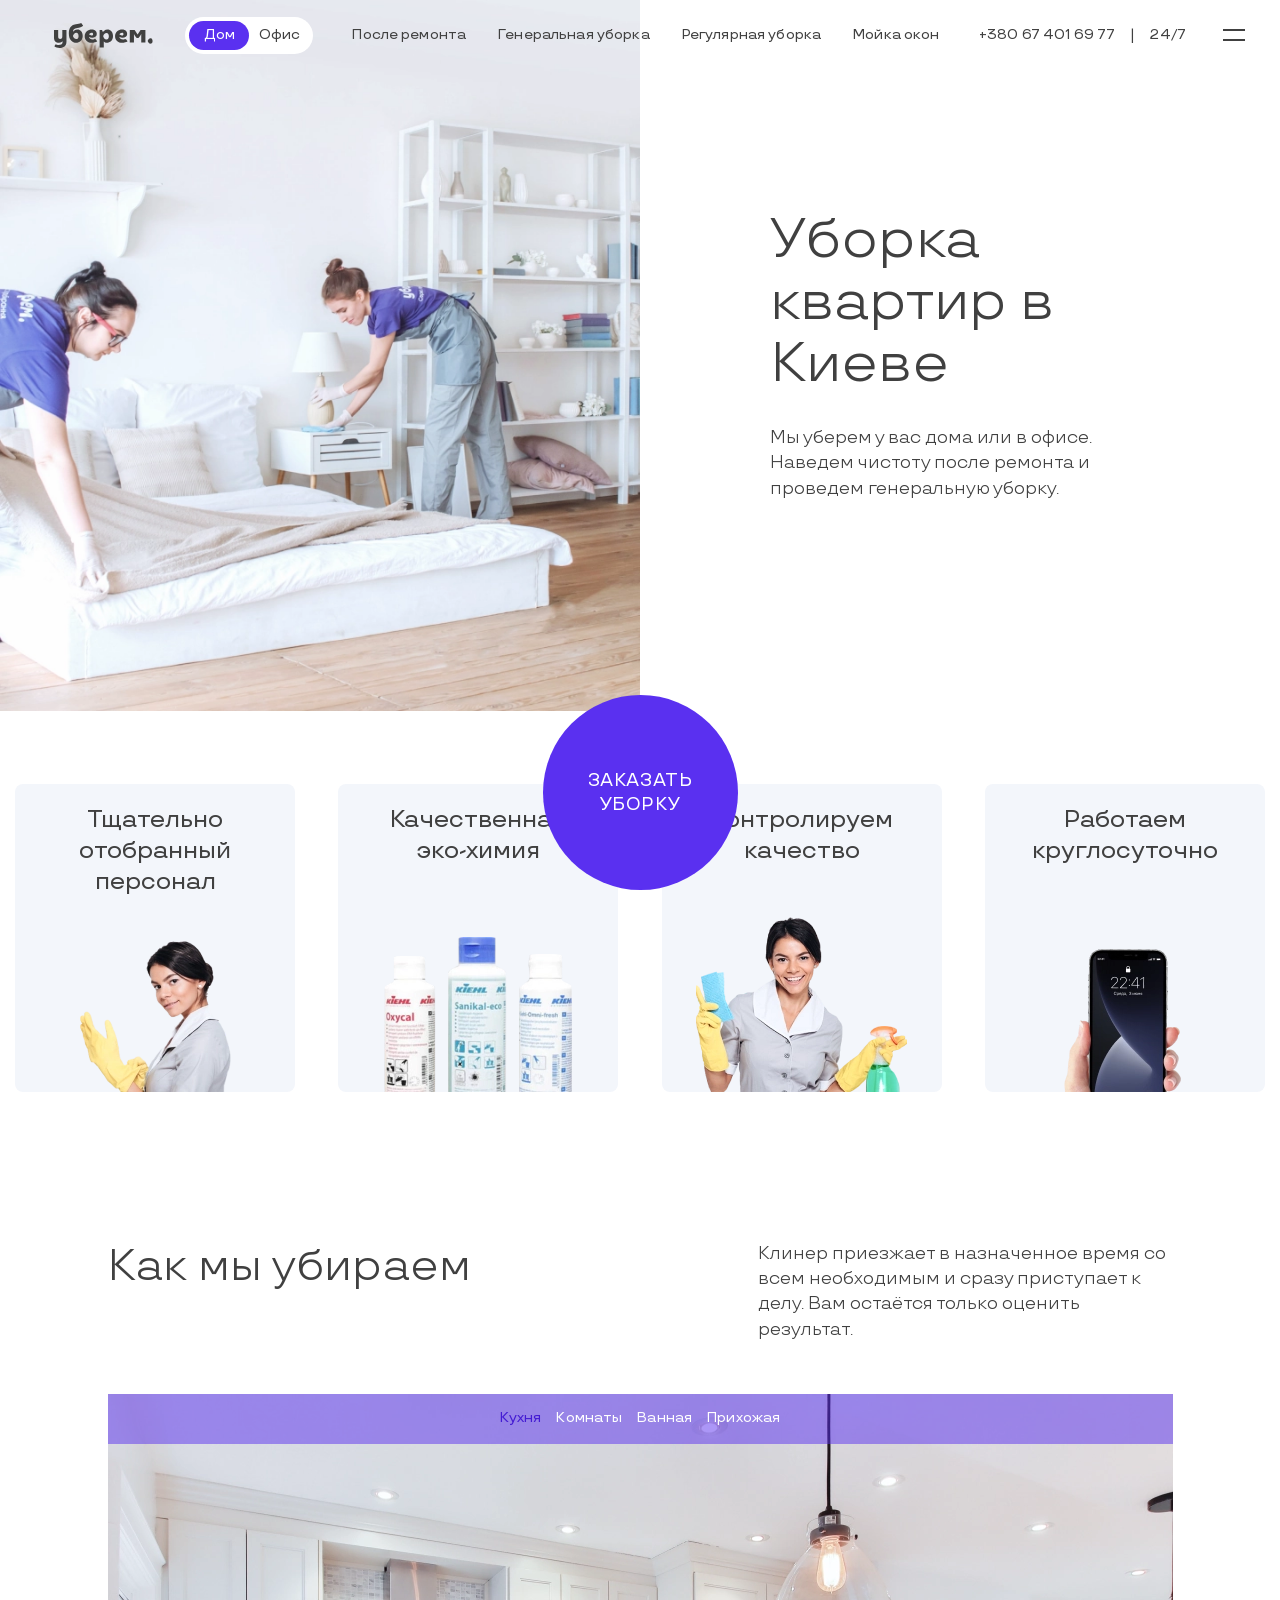
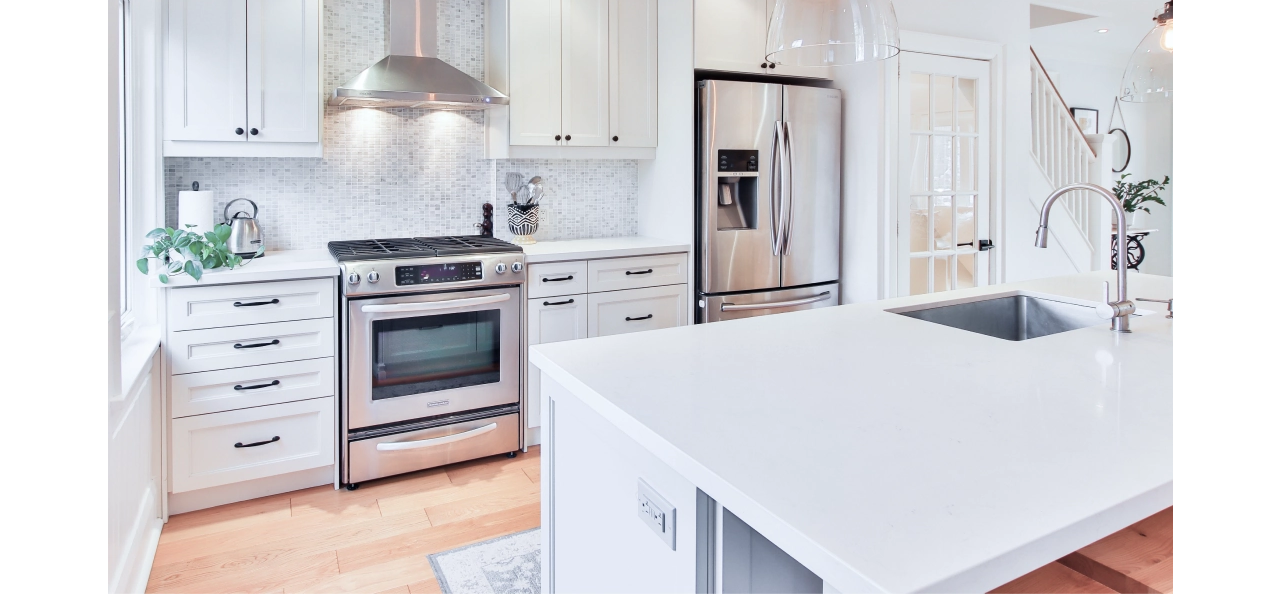
==== commit 1b297f22: "minor" ====
--- a/index.html
+++ b/index.html
@@ -2,11 +2,11 @@
 <html data-n-head-ssr>
 
 <head>
-    <meta data-n-head="ssr" charset="utf-8"><meta data-n-head="ssr" name="viewport" content="width=device-width,initial-scale=1,maximum-scale=1,user-scalable=no"><meta data-n-head="ssr" data-hid="description" name="description" content=""><meta data-n-head="ssr" name="format-detection" content="telephone=no"><title>redlab</title><link data-n-head="ssr" rel="icon" type="image/png" href="/icon.png"><link data-n-head="ssr" type="font/ttf" href="/_nuxt/fonts/TTTravels-Regular.92a0c30.ttf" rel="preload" data-class="font_tt_travels font_tt_travels_400_normal" as="font" crossorigin="anonymous" onload='document.documentElement.classList.add("font_tt_travels","font_tt_travels_400_normal")'><link rel="preload" href="/_nuxt/d72ec82.js" as="script"><link rel="preload" href="/_nuxt/af58a44.js" as="script"><link rel="preload" href="/_nuxt/5d69825.js" as="script"><link rel="preload" href="/_nuxt/a06b39e.js" as="script"><link rel="preload" href="/_nuxt/939958e.js" as="script"><link rel="preload" href="/_nuxt/9e6732f.js" as="script"><link rel="preload" href="/_nuxt/a20a121.js" as="script"><link rel="preload" href="/_nuxt/0102493.js" as="script"><style data-vue-ssr-id="6724336e:0 ce8636c4:0 2ac78f7c:0 7428f17c:0 3cbfac70:0 49569972:0 506f0eb5:0 260b72d0:0 05957cf2:0 3828960c:0 08b3b5da:0 ebd099f8:0 1fbb96ed:0 f0b16a84:0 530cd76e:0">@font-face{font-display:swap;font-family:TTTravels;font-style:normal;font-weight:400;src:local("TTTravels-Regular"),url(/_nuxt/fonts/TTTravels-Regular.92a0c30.ttf) format("truetype")}@font-face{font-display:swap;font-family:TTTravels;font-style:normal;font-weight:500;src:local("TTTravels-Medium"),url(/_nuxt/fonts/TTTravels-Medium.3ed3b93.ttf) format("truetype")}html{background:#fff;overflow-x:hidden}*,html{scroll-behavior:smooth}*{box-sizing:border-box;color:#404040;font-family:TTTravels;font-size:18px;font-style:normal;font-weight:400;line-height:140%}@media(max-width:480px){*{font-size:16px}}::-webkit-scrollbar{background-color:#897df2;width:5px}::-webkit-scrollbar-thumb{background-color:#441bd3;border-radius:9px}.container{margin:0 auto;max-width:1440px;width:100%}a,abbr,acronym,address,applet,article,aside,audio,b,big,blockquote,body,canvas,caption,center,cite,code,dd,del,details,dfn,div,dl,dt,em,embed,fieldset,figcaption,figure,footer,form,h1,h2,h3,h4,h5,h6,header,hgroup,html,i,iframe,img,ins,kbd,label,legend,li,mark,menu,nav,object,ol,output,p,pre,q,ruby,s,samp,section,small,span,strike,strong,sub,summary,sup,table,tbody,td,tfoot,th,thead,time,tr,tt,u,ul,var,video{border:0;margin:0;padding:0;vertical-align:baseline}:focus{outline:0}article,aside,details,figcaption,figure,footer,header,hgroup,menu,nav,section{display:block}body{line-height:1}ol,ul{list-style:none}blockquote,q{quotes:none}blockquote:after,blockquote:before,q:after,q:before{content:"";content:none}input[type=search]::-webkit-search-cancel-button,input[type=search]::-webkit-search-decoration,input[type=search]::-webkit-search-results-button,input[type=search]::-webkit-search-results-decoration{-webkit-appearance:none;-moz-appearance:none}input[type=search]{-webkit-appearance:none;-moz-appearance:none}audio,canvas,video{display:inline-block;max-width:100%}audio:not([controls]){display:none;height:0}[hidden]{display:none}html{font-size:100%;-webkit-text-size-adjust:100%;-ms-text-size-adjust:100%}a:focus{outline:0}a:active,a:hover{outline:0}img{border:0;-ms-interpolation-mode:bicubic}figure,form{margin:0}fieldset{border:1px solid silver;margin:0 2px;padding:.35em .625em .75em}legend{border:0;padding:0;white-space:normal}button,input,select,textarea{font-size:100%;margin:0;vertical-align:baseline}button,input{line-height:normal}button,select{text-transform:none}button,html input[type=button],input[type=reset],input[type=submit]{-webkit-appearance:button;cursor:pointer}button[disabled],html input[disabled]{cursor:default}input[type=checkbox],input[type=radio]{box-sizing:border-box;padding:0}input[type=search]{-webkit-appearance:textfield;box-sizing:content-box}input[type=search]::-webkit-search-cancel-button,input[type=search]::-webkit-search-decoration{-webkit-appearance:none}button::-moz-focus-inner,input::-moz-focus-inner{border:0;padding:0}textarea{overflow:auto;vertical-align:top}table{border-collapse:collapse;border-spacing:0}button,html,input,select,textarea{color:#222}::-moz-selection{background:#b3d4fc;text-shadow:none}::selection{background:#b3d4fc;text-shadow:none}img{vertical-align:middle}fieldset{border:0;margin:0;padding:0}textarea{resize:vertical}.chromeframe{background:#ccc;color:#000;margin:.2em 0;padding:.2em 0}.main-wrapper{max-width:100%}*,html{box-sizing:border-box!important;outline:0!important}li,ol,ul{list-style:none}a{-webkit-text-decoration:none;text-decoration:none}@font-face{font-display:swap;font-family:TTTravels;font-style:normal;font-weight:400;src:local("TTTravels-Regular"),url(/_nuxt/fonts/TTTravels-Regular.92a0c30.ttf) format("truetype")}@font-face{font-display:swap;font-family:TTTravels;font-style:normal;font-weight:500;src:local("TTTravels-Medium"),url(/_nuxt/fonts/TTTravels-Medium.3ed3b93.ttf) format("truetype")}a,abbr,acronym,address,applet,article,aside,audio,b,big,blockquote,body,canvas,caption,center,cite,code,dd,del,details,dfn,div,dl,dt,em,embed,fieldset,figcaption,figure,footer,form,h1,h2,h3,h4,h5,h6,header,hgroup,html,i,iframe,img,ins,kbd,label,legend,li,mark,menu,nav,object,ol,output,p,pre,q,ruby,s,samp,section,small,span,strike,strong,sub,summary,sup,table,tbody,td,tfoot,th,thead,time,tr,tt,u,ul,var,video{border:0;margin:0;padding:0;vertical-align:baseline}:focus{outline:0}article,aside,details,figcaption,figure,footer,header,hgroup,menu,nav,section{display:block}body{line-height:1}ol,ul{list-style:none}blockquote,q{quotes:none}blockquote:after,blockquote:before,q:after,q:before{content:"";content:none}input[type=search]::-webkit-search-cancel-button,input[type=search]::-webkit-search-decoration,input[type=search]::-webkit-search-results-button,input[type=search]::-webkit-search-results-decoration{-webkit-appearance:none;-moz-appearance:none}input[type=search]{-webkit-appearance:none;-moz-appearance:none}audio,canvas,video{display:inline-block;max-width:100%}audio:not([controls]){display:none;height:0}[hidden]{display:none}html{font-size:100%;-webkit-text-size-adjust:100%;-ms-text-size-adjust:100%}a:focus{outline:0}a:active,a:hover{outline:0}img{border:0;-ms-interpolation-mode:bicubic}figure,form{margin:0}fieldset{border:1px solid silver;margin:0 2px;padding:.35em .625em .75em}legend{border:0;padding:0;white-space:normal}button,input,select,textarea{font-size:100%;margin:0;vertical-align:baseline}button,input{line-height:normal}button,select{text-transform:none}button,html input[type=button],input[type=reset],input[type=submit]{-webkit-appearance:button;cursor:pointer}button[disabled],html input[disabled]{cursor:default}input[type=checkbox],input[type=radio]{box-sizing:border-box;padding:0}input[type=search]{-webkit-appearance:textfield;box-sizing:content-box}input[type=search]::-webkit-search-cancel-button,input[type=search]::-webkit-search-decoration{-webkit-appearance:none}button::-moz-focus-inner,input::-moz-focus-inner{border:0;padding:0}textarea{overflow:auto;vertical-align:top}table{border-collapse:collapse;border-spacing:0}button,html,input,select,textarea{color:#222}::-moz-selection{background:#b3d4fc;text-shadow:none}::selection{background:#b3d4fc;text-shadow:none}img{vertical-align:middle}fieldset{border:0;margin:0;padding:0}textarea{resize:vertical}.chromeframe{background:#ccc;color:#000;margin:.2em 0;padding:.2em 0}.main-wrapper{max-width:100%}*,html{box-sizing:border-box!important;outline:0!important}li,ol,ul{list-style:none}a{-webkit-text-decoration:none;text-decoration:none}html{background:#fff;overflow-x:hidden}*,html{scroll-behavior:smooth}*{box-sizing:border-box;color:#404040;font-family:TTTravels;font-size:18px;font-style:normal;font-weight:400;line-height:140%}@media(max-width:480px){*{font-size:16px}}::-webkit-scrollbar{background-color:#897df2;width:5px}::-webkit-scrollbar-thumb{background-color:#441bd3;border-radius:9px}.container{margin:0 auto;max-width:1440px;width:100%}a,abbr,acronym,address,applet,article,aside,audio,b,big,blockquote,body,canvas,caption,center,cite,code,dd,del,details,dfn,div,dl,dt,em,embed,fieldset,figcaption,figure,footer,form,h1,h2,h3,h4,h5,h6,header,hgroup,html,i,iframe,img,ins,kbd,label,legend,li,mark,menu,nav,object,ol,output,p,pre,q,ruby,s,samp,section,small,span,strike,strong,sub,summary,sup,table,tbody,td,tfoot,th,thead,time,tr,tt,u,ul,var,video{border:0;margin:0;padding:0;vertical-align:baseline}:focus{outline:0}article,aside,details,figcaption,figure,footer,header,hgroup,menu,nav,section{display:block}body{line-height:1}ol,ul{list-style:none}blockquote,q{quotes:none}blockquote:after,blockquote:before,q:after,q:before{content:"";content:none}input[type=search]::-webkit-search-cancel-button,input[type=search]::-webkit-search-decoration,input[type=search]::-webkit-search-results-button,input[type=search]::-webkit-search-results-decoration{-webkit-appearance:none;-moz-appearance:none}input[type=search]{-webkit-appearance:none;-moz-appearance:none}audio,canvas,video{display:inline-block;max-width:100%}audio:not([controls]){display:none;height:0}[hidden]{display:none}html{font-size:100%;-webkit-text-size-adjust:100%;-ms-text-size-adjust:100%}a:focus{outline:0}a:active,a:hover{outline:0}img{border:0;-ms-interpolation-mode:bicubic}figure,form{margin:0}fieldset{border:1px solid silver;margin:0 2px;padding:.35em .625em .75em}legend{border:0;padding:0;white-space:normal}button,input,select,textarea{font-size:100%;margin:0;vertical-align:baseline}button,input{line-height:normal}button,select{text-transform:none}button,html input[type=button],input[type=reset],input[type=submit]{-webkit-appearance:button;cursor:pointer}button[disabled],html input[disabled]{cursor:default}input[type=checkbox],input[type=radio]{box-sizing:border-box;padding:0}input[type=search]{-webkit-appearance:textfield;box-sizing:content-box}input[type=search]::-webkit-search-cancel-button,input[type=search]::-webkit-search-decoration{-webkit-appearance:none}button::-moz-focus-inner,input::-moz-focus-inner{border:0;padding:0}textarea{overflow:auto;vertical-align:top}table{border-collapse:collapse;border-spacing:0}button,html,input,select,textarea{color:#222}::-moz-selection{background:#b3d4fc;text-shadow:none}::selection{background:#b3d4fc;text-shadow:none}img{vertical-align:middle}fieldset{border:0;margin:0;padding:0}textarea{resize:vertical}.chromeframe{background:#ccc;color:#000;margin:.2em 0;padding:.2em 0}.main-wrapper{max-width:100%}*,html{box-sizing:border-box!important;outline:0!important}li,ol,ul{list-style:none}a{-webkit-text-decoration:none;text-decoration:none}html{background:#fff;overflow-x:hidden}*,html{scroll-behavior:smooth}*{box-sizing:border-box;color:#404040;font-family:TTTravels;font-size:18px;font-style:normal;font-weight:400;line-height:140%}@media(max-width:480px){*{font-size:16px}}::-webkit-scrollbar{background-color:#897df2;width:5px}::-webkit-scrollbar-thumb{background-color:#441bd3;border-radius:9px}.container{margin:0 auto;max-width:1440px;width:100%}@font-face{font-display:swap;font-family:TTTravels;font-style:normal;font-weight:400;src:local("TTTravels-Regular"),url(/_nuxt/fonts/TTTravels-Regular.92a0c30.ttf) format("truetype")}@font-face{font-display:swap;font-family:TTTravels;font-style:normal;font-weight:500;src:local("TTTravels-Medium"),url(/_nuxt/fonts/TTTravels-Medium.3ed3b93.ttf) format("truetype")}@font-face{font-display:swap;font-family:TTTravels;font-style:normal;font-weight:400;src:local("TTTravels-Regular"),url(/_nuxt/fonts/TTTravels-Regular.92a0c30.ttf) format("truetype")}@font-face{font-display:swap;font-family:TTTravels;font-style:normal;font-weight:500;src:local("TTTravels-Medium"),url(/_nuxt/fonts/TTTravels-Medium.3ed3b93.ttf) format("truetype")}a,abbr,acronym,address,applet,article,aside,audio,b,big,blockquote,body,canvas,caption,center,cite,code,dd,del,details,dfn,div,dl,dt,em,embed,fieldset,figcaption,figure,footer,form,h1,h2,h3,h4,h5,h6,header,hgroup,html,i,iframe,img,ins,kbd,label,legend,li,mark,menu,nav,object,ol,output,p,pre,q,ruby,s,samp,section,small,span,strike,strong,sub,summary,sup,table,tbody,td,tfoot,th,thead,time,tr,tt,u,ul,var,video{border:0;margin:0;padding:0;vertical-align:baseline}:focus{outline:0}article,aside,details,figcaption,figure,footer,header,hgroup,menu,nav,section{display:block}body{line-height:1}ol,ul{list-style:none}blockquote,q{quotes:none}blockquote:after,blockquote:before,q:after,q:before{content:"";content:none}input[type=search]::-webkit-search-cancel-button,input[type=search]::-webkit-search-decoration,input[type=search]::-webkit-search-results-button,input[type=search]::-webkit-search-results-decoration{-webkit-appearance:none;-moz-appearance:none}input[type=search]{-webkit-appearance:none;-moz-appearance:none}audio,canvas,video{display:inline-block;max-width:100%}audio:not([controls]){display:none;height:0}[hidden]{display:none}html{font-size:100%;-webkit-text-size-adjust:100%;-ms-text-size-adjust:100%}a:focus{outline:0}a:active,a:hover{outline:0}img{border:0;-ms-interpolation-mode:bicubic}figure,form{margin:0}fieldset{border:1px solid silver;margin:0 2px;padding:.35em .625em .75em}legend{border:0;padding:0;white-space:normal}button,input,select,textarea{font-size:100%;margin:0;vertical-align:baseline}button,input{line-height:normal}button,select{text-transform:none}button,html input[type=button],input[type=reset],input[type=submit]{-webkit-appearance:button;cursor:pointer}button[disabled],html input[disabled]{cursor:default}input[type=checkbox],input[type=radio]{box-sizing:border-box;padding:0}input[type=search]{-webkit-appearance:textfield;box-sizing:content-box}input[type=search]::-webkit-search-cancel-button,input[type=search]::-webkit-search-decoration{-webkit-appearance:none}button::-moz-focus-inner,input::-moz-focus-inner{border:0;padding:0}textarea{overflow:auto;vertical-align:top}table{border-collapse:collapse;border-spacing:0}button,html,input,select,textarea{color:#222}::-moz-selection{background:#b3d4fc;text-shadow:none}::selection{background:#b3d4fc;text-shadow:none}img{vertical-align:middle}fieldset{border:0;margin:0;padding:0}textarea{resize:vertical}.chromeframe{background:#ccc;color:#000;margin:.2em 0;padding:.2em 0}.main-wrapper{max-width:100%}*,html{box-sizing:border-box!important;outline:0!important}li,ol,ul{list-style:none}a{-webkit-text-decoration:none;text-decoration:none}html{background:#fff;overflow-x:hidden}*,html{scroll-behavior:smooth}*{box-sizing:border-box;color:#404040;font-family:TTTravels;font-size:18px;font-style:normal;font-weight:400;line-height:140%}@media(max-width:480px){*{font-size:16px}}::-webkit-scrollbar{background-color:#897df2;width:5px}::-webkit-scrollbar-thumb{background-color:#441bd3;border-radius:9px}.container{margin:0 auto;max-width:1440px;width:100%}@font-face{font-display:block;font-family:TTTravels;font-feature-settings:normal;font-stretch:normal;font-style:normal;font-variant:normal;font-weight:400;src:url(/_nuxt/fonts/TTTravels-Regular.92a0c30.ttf) format("truetype")}.nuxt-progress{background-color:#000;height:2px;left:0;opacity:1;position:fixed;right:0;top:0;transition:width .1s,opacity .4s;width:0;z-index:999999}.nuxt-progress.nuxt-progress-notransition{transition:none}.nuxt-progress-failed{background-color:red}@font-face{font-display:swap;font-family:TTTravels;font-style:normal;font-weight:400;src:local("TTTravels-Regular"),url(/_nuxt/fonts/TTTravels-Regular.92a0c30.ttf) format("truetype")}@font-face{font-display:swap;font-family:TTTravels;font-style:normal;font-weight:500;src:local("TTTravels-Medium"),url(/_nuxt/fonts/TTTravels-Medium.3ed3b93.ttf) format("truetype")}a[data-v-313032a4],abbr[data-v-313032a4],acronym[data-v-313032a4],address[data-v-313032a4],applet[data-v-313032a4],article[data-v-313032a4],aside[data-v-313032a4],audio[data-v-313032a4],b[data-v-313032a4],big[data-v-313032a4],blockquote[data-v-313032a4],body[data-v-313032a4],canvas[data-v-313032a4],caption[data-v-313032a4],center[data-v-313032a4],cite[data-v-313032a4],code[data-v-313032a4],dd[data-v-313032a4],del[data-v-313032a4],details[data-v-313032a4],dfn[data-v-313032a4],div[data-v-313032a4],dl[data-v-313032a4],dt[data-v-313032a4],em[data-v-313032a4],embed[data-v-313032a4],fieldset[data-v-313032a4],figcaption[data-v-313032a4],figure[data-v-313032a4],footer[data-v-313032a4],form[data-v-313032a4],h1[data-v-313032a4],h2[data-v-313032a4],h3[data-v-313032a4],h4[data-v-313032a4],h5[data-v-313032a4],h6[data-v-313032a4],header[data-v-313032a4],hgroup[data-v-313032a4],html[data-v-313032a4],i[data-v-313032a4],iframe[data-v-313032a4],img[data-v-313032a4],ins[data-v-313032a4],kbd[data-v-313032a4],label[data-v-313032a4],legend[data-v-313032a4],li[data-v-313032a4],mark[data-v-313032a4],menu[data-v-313032a4],nav[data-v-313032a4],object[data-v-313032a4],ol[data-v-313032a4],output[data-v-313032a4],p[data-v-313032a4],pre[data-v-313032a4],q[data-v-313032a4],ruby[data-v-313032a4],s[data-v-313032a4],samp[data-v-313032a4],section[data-v-313032a4],small[data-v-313032a4],span[data-v-313032a4],strike[data-v-313032a4],strong[data-v-313032a4],sub[data-v-313032a4],summary[data-v-313032a4],sup[data-v-313032a4],table[data-v-313032a4],tbody[data-v-313032a4],td[data-v-313032a4],tfoot[data-v-313032a4],th[data-v-313032a4],thead[data-v-313032a4],time[data-v-313032a4],tr[data-v-313032a4],tt[data-v-313032a4],u[data-v-313032a4],ul[data-v-313032a4],var[data-v-313032a4],video[data-v-313032a4]{border:0;margin:0;padding:0;vertical-align:baseline}[data-v-313032a4]:focus{outline:0}article[data-v-313032a4],aside[data-v-313032a4],details[data-v-313032a4],figcaption[data-v-313032a4],figure[data-v-313032a4],footer[data-v-313032a4],header[data-v-313032a4],hgroup[data-v-313032a4],menu[data-v-313032a4],nav[data-v-313032a4],section[data-v-313032a4]{display:block}body[data-v-313032a4]{line-height:1}ol[data-v-313032a4],ul[data-v-313032a4]{list-style:none}blockquote[data-v-313032a4],q[data-v-313032a4]{quotes:none}blockquote[data-v-313032a4]:after,blockquote[data-v-313032a4]:before,q[data-v-313032a4]:after,q[data-v-313032a4]:before{content:"";content:none}input[type=search][data-v-313032a4]::-webkit-search-cancel-button,input[type=search][data-v-313032a4]::-webkit-search-decoration,input[type=search][data-v-313032a4]::-webkit-search-results-button,input[type=search][data-v-313032a4]::-webkit-search-results-decoration{-webkit-appearance:none;-moz-appearance:none}input[type=search][data-v-313032a4]{-webkit-appearance:none;-moz-appearance:none}audio[data-v-313032a4],canvas[data-v-313032a4],video[data-v-313032a4]{display:inline-block;max-width:100%}audio[data-v-313032a4]:not([controls]){display:none;height:0}[hidden][data-v-313032a4]{display:none}html[data-v-313032a4]{font-size:100%;-webkit-text-size-adjust:100%;-ms-text-size-adjust:100%}a[data-v-313032a4]:focus{outline:0}a[data-v-313032a4]:active,a[data-v-313032a4]:hover{outline:0}img[data-v-313032a4]{border:0;-ms-interpolation-mode:bicubic}figure[data-v-313032a4],form[data-v-313032a4]{margin:0}fieldset[data-v-313032a4]{border:1px solid silver;margin:0 2px;padding:.35em .625em .75em}legend[data-v-313032a4]{border:0;padding:0;white-space:normal}button[data-v-313032a4],input[data-v-313032a4],select[data-v-313032a4],textarea[data-v-313032a4]{font-size:100%;margin:0;vertical-align:baseline}button[data-v-313032a4],input[data-v-313032a4]{line-height:normal}button[data-v-313032a4],select[data-v-313032a4]{text-transform:none}button[data-v-313032a4],html input[type=button][data-v-313032a4],input[type=reset][data-v-313032a4],input[type=submit][data-v-313032a4]{-webkit-appearance:button;cursor:pointer}button[disabled][data-v-313032a4],html input[disabled][data-v-313032a4]{cursor:default}input[type=checkbox][data-v-313032a4],input[type=radio][data-v-313032a4]{box-sizing:border-box;padding:0}input[type=search][data-v-313032a4]{-webkit-appearance:textfield;box-sizing:content-box}input[type=search][data-v-313032a4]::-webkit-search-cancel-button,input[type=search][data-v-313032a4]::-webkit-search-decoration{-webkit-appearance:none}button[data-v-313032a4]::-moz-focus-inner,input[data-v-313032a4]::-moz-focus-inner{border:0;padding:0}textarea[data-v-313032a4]{overflow:auto;vertical-align:top}table[data-v-313032a4]{border-collapse:collapse;border-spacing:0}button[data-v-313032a4],html[data-v-313032a4],input[data-v-313032a4],select[data-v-313032a4],textarea[data-v-313032a4]{color:#222}[data-v-313032a4]::-moz-selection{background:#b3d4fc;text-shadow:none}[data-v-313032a4]::selection{background:#b3d4fc;text-shadow:none}img[data-v-313032a4]{vertical-align:middle}fieldset[data-v-313032a4]{border:0;margin:0;padding:0}textarea[data-v-313032a4]{resize:vertical}.chromeframe[data-v-313032a4]{background:#ccc;color:#000;margin:.2em 0;padding:.2em 0}.main-wrapper[data-v-313032a4]{max-width:100%}[data-v-313032a4],html[data-v-313032a4]{box-sizing:border-box!important;outline:0!important}li[data-v-313032a4],ol[data-v-313032a4],ul[data-v-313032a4]{list-style:none}a[data-v-313032a4]{-webkit-text-decoration:none;text-decoration:none}html[data-v-313032a4]{background:#fff;overflow-x:hidden}[data-v-313032a4],html[data-v-313032a4]{scroll-behavior:smooth}[data-v-313032a4]{box-sizing:border-box;color:#404040;font-family:TTTravels;font-size:18px;font-style:normal;font-weight:400;line-height:140%}@media(max-width:480px){[data-v-313032a4]{font-size:16px}}[data-v-313032a4]::-webkit-scrollbar{background-color:#897df2;width:5px}[data-v-313032a4]::-webkit-scrollbar-thumb{background-color:#441bd3;border-radius:9px}.container[data-v-313032a4]{margin:0 auto;max-width:1440px;width:100%}.header[data-v-313032a4]{position:sticky;top:0;z-index:10}.header.shadow[data-v-313032a4]{background:#fff;box-shadow:0 2px 14px 0 rgba(0,0,0,.07);transition:.3s}.header.shadow .toggler[data-v-313032a4]{border-color:#e2e8f0}.container[data-v-313032a4]{align-items:center;display:flex;height:70px;justify-content:space-between;padding-left:54px;padding-right:30px}@media(max-width:1240px){.container[data-v-313032a4]{padding:0 15px}}.container .header__col[data-v-313032a4]{align-items:center;-moz-column-gap:32px;column-gap:32px;display:flex}@media(max-width:1240px){.container .header__col[data-v-313032a4]{-moz-column-gap:18px;column-gap:18px}}@media(max-width:1080px){.container .header__col.nav[data-v-313032a4]{display:none}}.container .nav-link[data-v-313032a4],.container span[data-v-313032a4]{color:#404040;font-family:TTTravels;font-size:16px;font-weight:500;letter-spacing:.01em;line-height:120%;transition:.3s}@media(hover:hover){.container .nav-link[data-v-313032a4]:hover,.container span[data-v-313032a4]:hover{color:#897df2;cursor:pointer;transition:.3s}}@media(max-width:1300px){.container .nav-link[data-v-313032a4],.container span[data-v-313032a4]{font-size:14px}}.container .right-col .nav-link[data-v-313032a4]{align-items:center;-moz-column-gap:15px;column-gap:15px;display:flex}@media(max-width:1080px){.container .right-col .nav-link[data-v-313032a4]{display:none}}.container .logo svg[data-v-313032a4]{min-width:99px}@font-face{font-display:swap;font-family:TTTravels;font-style:normal;font-weight:400;src:local("TTTravels-Regular"),url(/_nuxt/fonts/TTTravels-Regular.92a0c30.ttf) format("truetype")}@font-face{font-display:swap;font-family:TTTravels;font-style:normal;font-weight:500;src:local("TTTravels-Medium"),url(/_nuxt/fonts/TTTravels-Medium.3ed3b93.ttf) format("truetype")}a[data-v-2f3cc128],abbr[data-v-2f3cc128],acronym[data-v-2f3cc128],address[data-v-2f3cc128],applet[data-v-2f3cc128],article[data-v-2f3cc128],aside[data-v-2f3cc128],audio[data-v-2f3cc128],b[data-v-2f3cc128],big[data-v-2f3cc128],blockquote[data-v-2f3cc128],body[data-v-2f3cc128],canvas[data-v-2f3cc128],caption[data-v-2f3cc128],center[data-v-2f3cc128],cite[data-v-2f3cc128],code[data-v-2f3cc128],dd[data-v-2f3cc128],del[data-v-2f3cc128],details[data-v-2f3cc128],dfn[data-v-2f3cc128],div[data-v-2f3cc128],dl[data-v-2f3cc128],dt[data-v-2f3cc128],em[data-v-2f3cc128],embed[data-v-2f3cc128],fieldset[data-v-2f3cc128],figcaption[data-v-2f3cc128],figure[data-v-2f3cc128],footer[data-v-2f3cc128],form[data-v-2f3cc128],h1[data-v-2f3cc128],h2[data-v-2f3cc128],h3[data-v-2f3cc128],h4[data-v-2f3cc128],h5[data-v-2f3cc128],h6[data-v-2f3cc128],header[data-v-2f3cc128],hgroup[data-v-2f3cc128],html[data-v-2f3cc128],i[data-v-2f3cc128],iframe[data-v-2f3cc128],img[data-v-2f3cc128],ins[data-v-2f3cc128],kbd[data-v-2f3cc128],label[data-v-2f3cc128],legend[data-v-2f3cc128],li[data-v-2f3cc128],mark[data-v-2f3cc128],menu[data-v-2f3cc128],nav[data-v-2f3cc128],object[data-v-2f3cc128],ol[data-v-2f3cc128],output[data-v-2f3cc128],p[data-v-2f3cc128],pre[data-v-2f3cc128],q[data-v-2f3cc128],ruby[data-v-2f3cc128],s[data-v-2f3cc128],samp[data-v-2f3cc128],section[data-v-2f3cc128],small[data-v-2f3cc128],span[data-v-2f3cc128],strike[data-v-2f3cc128],strong[data-v-2f3cc128],sub[data-v-2f3cc128],summary[data-v-2f3cc128],sup[data-v-2f3cc128],table[data-v-2f3cc128],tbody[data-v-2f3cc128],td[data-v-2f3cc128],tfoot[data-v-2f3cc128],th[data-v-2f3cc128],thead[data-v-2f3cc128],time[data-v-2f3cc128],tr[data-v-2f3cc128],tt[data-v-2f3cc128],u[data-v-2f3cc128],ul[data-v-2f3cc128],var[data-v-2f3cc128],video[data-v-2f3cc128]{border:0;margin:0;padding:0;vertical-align:baseline}[data-v-2f3cc128]:focus{outline:0}article[data-v-2f3cc128],aside[data-v-2f3cc128],details[data-v-2f3cc128],figcaption[data-v-2f3cc128],figure[data-v-2f3cc128],footer[data-v-2f3cc128],header[data-v-2f3cc128],hgroup[data-v-2f3cc128],menu[data-v-2f3cc128],nav[data-v-2f3cc128],section[data-v-2f3cc128]{display:block}body[data-v-2f3cc128]{line-height:1}ol[data-v-2f3cc128],ul[data-v-2f3cc128]{list-style:none}blockquote[data-v-2f3cc128],q[data-v-2f3cc128]{quotes:none}blockquote[data-v-2f3cc128]:after,blockquote[data-v-2f3cc128]:before,q[data-v-2f3cc128]:after,q[data-v-2f3cc128]:before{content:"";content:none}input[type=search][data-v-2f3cc128]::-webkit-search-cancel-button,input[type=search][data-v-2f3cc128]::-webkit-search-decoration,input[type=search][data-v-2f3cc128]::-webkit-search-results-button,input[type=search][data-v-2f3cc128]::-webkit-search-results-decoration{-webkit-appearance:none;-moz-appearance:none}input[type=search][data-v-2f3cc128]{-webkit-appearance:none;-moz-appearance:none}audio[data-v-2f3cc128],canvas[data-v-2f3cc128],video[data-v-2f3cc128]{display:inline-block;max-width:100%}audio[data-v-2f3cc128]:not([controls]){display:none;height:0}[hidden][data-v-2f3cc128]{display:none}html[data-v-2f3cc128]{font-size:100%;-webkit-text-size-adjust:100%;-ms-text-size-adjust:100%}a[data-v-2f3cc128]:focus{outline:0}a[data-v-2f3cc128]:active,a[data-v-2f3cc128]:hover{outline:0}img[data-v-2f3cc128]{border:0;-ms-interpolation-mode:bicubic}figure[data-v-2f3cc128],form[data-v-2f3cc128]{margin:0}fieldset[data-v-2f3cc128]{border:1px solid silver;margin:0 2px;padding:.35em .625em .75em}legend[data-v-2f3cc128]{border:0;padding:0;white-space:normal}button[data-v-2f3cc128],input[data-v-2f3cc128],select[data-v-2f3cc128],textarea[data-v-2f3cc128]{font-size:100%;margin:0;vertical-align:baseline}button[data-v-2f3cc128],input[data-v-2f3cc128]{line-height:normal}button[data-v-2f3cc128],select[data-v-2f3cc128]{text-transform:none}button[data-v-2f3cc128],html input[type=button][data-v-2f3cc128],input[type=reset][data-v-2f3cc128],input[type=submit][data-v-2f3cc128]{-webkit-appearance:button;cursor:pointer}button[disabled][data-v-2f3cc128],html input[disabled][data-v-2f3cc128]{cursor:default}input[type=checkbox][data-v-2f3cc128],input[type=radio][data-v-2f3cc128]{box-sizing:border-box;padding:0}input[type=search][data-v-2f3cc128]{-webkit-appearance:textfield;box-sizing:content-box}input[type=search][data-v-2f3cc128]::-webkit-search-cancel-button,input[type=search][data-v-2f3cc128]::-webkit-search-decoration{-webkit-appearance:none}button[data-v-2f3cc128]::-moz-focus-inner,input[data-v-2f3cc128]::-moz-focus-inner{border:0;padding:0}textarea[data-v-2f3cc128]{overflow:auto;vertical-align:top}table[data-v-2f3cc128]{border-collapse:collapse;border-spacing:0}button[data-v-2f3cc128],html[data-v-2f3cc128],input[data-v-2f3cc128],select[data-v-2f3cc128],textarea[data-v-2f3cc128]{color:#222}[data-v-2f3cc128]::-moz-selection{background:#b3d4fc;text-shadow:none}[data-v-2f3cc128]::selection{background:#b3d4fc;text-shadow:none}img[data-v-2f3cc128]{vertical-align:middle}fieldset[data-v-2f3cc128]{border:0;margin:0;padding:0}textarea[data-v-2f3cc128]{resize:vertical}.chromeframe[data-v-2f3cc128]{background:#ccc;color:#000;margin:.2em 0;padding:.2em 0}.main-wrapper[data-v-2f3cc128]{max-width:100%}[data-v-2f3cc128],html[data-v-2f3cc128]{box-sizing:border-box!important;outline:0!important}li[data-v-2f3cc128],ol[data-v-2f3cc128],ul[data-v-2f3cc128]{list-style:none}a[data-v-2f3cc128]{-webkit-text-decoration:none;text-decoration:none}html[data-v-2f3cc128]{background:#fff;overflow-x:hidden}[data-v-2f3cc128],html[data-v-2f3cc128]{scroll-behavior:smooth}[data-v-2f3cc128]{box-sizing:border-box;color:#404040;font-family:TTTravels;font-size:18px;font-style:normal;font-weight:400;line-height:140%}@media(max-width:480px){[data-v-2f3cc128]{font-size:16px}}[data-v-2f3cc128]::-webkit-scrollbar{background-color:#897df2;width:5px}[data-v-2f3cc128]::-webkit-scrollbar-thumb{background-color:#441bd3;border-radius:9px}.container[data-v-2f3cc128]{margin:0 auto;max-width:1440px;width:100%}.toggler[data-v-2f3cc128]{background:#fff;border:1px solid transparent;border-radius:34px;height:37px;justify-content:space-between;padding:3px;transition:.3s;width:100%}.toggler .button-item[data-v-2f3cc128],.toggler[data-v-2f3cc128]{align-items:center;display:flex}.toggler .button-item[data-v-2f3cc128]{background:0 0;border:none;border-radius:34px;-moz-column-gap:4px;column-gap:4px;flex-grow:1;height:100%;justify-content:center;max-width:50%;padding:0 12px}.toggler .button-item span[data-v-2f3cc128]{font-family:TTTravels;font-size:14px;font-weight:500;line-height:110%;transition:.3s}.toggler .button-item:hover:not(.active) span[data-v-2f3cc128]{color:#5a30f0;transition:.3s}.toggler .button-item.active[data-v-2f3cc128]{background:#5a30f0}.toggler .button-item.active span[data-v-2f3cc128]{color:#fff}@font-face{font-display:swap;font-family:TTTravels;font-style:normal;font-weight:400;src:local("TTTravels-Regular"),url(/_nuxt/fonts/TTTravels-Regular.92a0c30.ttf) format("truetype")}@font-face{font-display:swap;font-family:TTTravels;font-style:normal;font-weight:500;src:local("TTTravels-Medium"),url(/_nuxt/fonts/TTTravels-Medium.3ed3b93.ttf) format("truetype")}a[data-v-30c03b0a],abbr[data-v-30c03b0a],acronym[data-v-30c03b0a],address[data-v-30c03b0a],applet[data-v-30c03b0a],article[data-v-30c03b0a],aside[data-v-30c03b0a],audio[data-v-30c03b0a],b[data-v-30c03b0a],big[data-v-30c03b0a],blockquote[data-v-30c03b0a],body[data-v-30c03b0a],canvas[data-v-30c03b0a],caption[data-v-30c03b0a],center[data-v-30c03b0a],cite[data-v-30c03b0a],code[data-v-30c03b0a],dd[data-v-30c03b0a],del[data-v-30c03b0a],details[data-v-30c03b0a],dfn[data-v-30c03b0a],div[data-v-30c03b0a],dl[data-v-30c03b0a],dt[data-v-30c03b0a],em[data-v-30c03b0a],embed[data-v-30c03b0a],fieldset[data-v-30c03b0a],figcaption[data-v-30c03b0a],figure[data-v-30c03b0a],footer[data-v-30c03b0a],form[data-v-30c03b0a],h1[data-v-30c03b0a],h2[data-v-30c03b0a],h3[data-v-30c03b0a],h4[data-v-30c03b0a],h5[data-v-30c03b0a],h6[data-v-30c03b0a],header[data-v-30c03b0a],hgroup[data-v-30c03b0a],html[data-v-30c03b0a],i[data-v-30c03b0a],iframe[data-v-30c03b0a],img[data-v-30c03b0a],ins[data-v-30c03b0a],kbd[data-v-30c03b0a],label[data-v-30c03b0a],legend[data-v-30c03b0a],li[data-v-30c03b0a],mark[data-v-30c03b0a],menu[data-v-30c03b0a],nav[data-v-30c03b0a],object[data-v-30c03b0a],ol[data-v-30c03b0a],output[data-v-30c03b0a],p[data-v-30c03b0a],pre[data-v-30c03b0a],q[data-v-30c03b0a],ruby[data-v-30c03b0a],s[data-v-30c03b0a],samp[data-v-30c03b0a],section[data-v-30c03b0a],small[data-v-30c03b0a],span[data-v-30c03b0a],strike[data-v-30c03b0a],strong[data-v-30c03b0a],sub[data-v-30c03b0a],summary[data-v-30c03b0a],sup[data-v-30c03b0a],table[data-v-30c03b0a],tbody[data-v-30c03b0a],td[data-v-30c03b0a],tfoot[data-v-30c03b0a],th[data-v-30c03b0a],thead[data-v-30c03b0a],time[data-v-30c03b0a],tr[data-v-30c03b0a],tt[data-v-30c03b0a],u[data-v-30c03b0a],ul[data-v-30c03b0a],var[data-v-30c03b0a],video[data-v-30c03b0a]{border:0;margin:0;padding:0;vertical-align:baseline}[data-v-30c03b0a]:focus{outline:0}article[data-v-30c03b0a],aside[data-v-30c03b0a],details[data-v-30c03b0a],figcaption[data-v-30c03b0a],figure[data-v-30c03b0a],footer[data-v-30c03b0a],header[data-v-30c03b0a],hgroup[data-v-30c03b0a],menu[data-v-30c03b0a],nav[data-v-30c03b0a],section[data-v-30c03b0a]{display:block}body[data-v-30c03b0a]{line-height:1}ol[data-v-30c03b0a],ul[data-v-30c03b0a]{list-style:none}blockquote[data-v-30c03b0a],q[data-v-30c03b0a]{quotes:none}blockquote[data-v-30c03b0a]:after,blockquote[data-v-30c03b0a]:before,q[data-v-30c03b0a]:after,q[data-v-30c03b0a]:before{content:"";content:none}input[type=search][data-v-30c03b0a]::-webkit-search-cancel-button,input[type=search][data-v-30c03b0a]::-webkit-search-decoration,input[type=search][data-v-30c03b0a]::-webkit-search-results-button,input[type=search][data-v-30c03b0a]::-webkit-search-results-decoration{-webkit-appearance:none;-moz-appearance:none}input[type=search][data-v-30c03b0a]{-webkit-appearance:none;-moz-appearance:none}audio[data-v-30c03b0a],canvas[data-v-30c03b0a],video[data-v-30c03b0a]{display:inline-block;max-width:100%}audio[data-v-30c03b0a]:not([controls]){display:none;height:0}[hidden][data-v-30c03b0a]{display:none}html[data-v-30c03b0a]{font-size:100%;-webkit-text-size-adjust:100%;-ms-text-size-adjust:100%}a[data-v-30c03b0a]:focus{outline:0}a[data-v-30c03b0a]:active,a[data-v-30c03b0a]:hover{outline:0}img[data-v-30c03b0a]{border:0;-ms-interpolation-mode:bicubic}figure[data-v-30c03b0a],form[data-v-30c03b0a]{margin:0}fieldset[data-v-30c03b0a]{border:1px solid silver;margin:0 2px;padding:.35em .625em .75em}legend[data-v-30c03b0a]{border:0;padding:0;white-space:normal}button[data-v-30c03b0a],input[data-v-30c03b0a],select[data-v-30c03b0a],textarea[data-v-30c03b0a]{font-size:100%;margin:0;vertical-align:baseline}button[data-v-30c03b0a],input[data-v-30c03b0a]{line-height:normal}button[data-v-30c03b0a],select[data-v-30c03b0a]{text-transform:none}button[data-v-30c03b0a],html input[type=button][data-v-30c03b0a],input[type=reset][data-v-30c03b0a],input[type=submit][data-v-30c03b0a]{-webkit-appearance:button;cursor:pointer}button[disabled][data-v-30c03b0a],html input[disabled][data-v-30c03b0a]{cursor:default}input[type=checkbox][data-v-30c03b0a],input[type=radio][data-v-30c03b0a]{box-sizing:border-box;padding:0}input[type=search][data-v-30c03b0a]{-webkit-appearance:textfield;box-sizing:content-box}input[type=search][data-v-30c03b0a]::-webkit-search-cancel-button,input[type=search][data-v-30c03b0a]::-webkit-search-decoration{-webkit-appearance:none}button[data-v-30c03b0a]::-moz-focus-inner,input[data-v-30c03b0a]::-moz-focus-inner{border:0;padding:0}textarea[data-v-30c03b0a]{overflow:auto;vertical-align:top}table[data-v-30c03b0a]{border-collapse:collapse;border-spacing:0}button[data-v-30c03b0a],html[data-v-30c03b0a],input[data-v-30c03b0a],select[data-v-30c03b0a],textarea[data-v-30c03b0a]{color:#222}[data-v-30c03b0a]::-moz-selection{background:#b3d4fc;text-shadow:none}[data-v-30c03b0a]::selection{background:#b3d4fc;text-shadow:none}img[data-v-30c03b0a]{vertical-align:middle}fieldset[data-v-30c03b0a]{border:0;margin:0;padding:0}textarea[data-v-30c03b0a]{resize:vertical}.chromeframe[data-v-30c03b0a]{background:#ccc;color:#000;margin:.2em 0;padding:.2em 0}.main-wrapper[data-v-30c03b0a]{max-width:100%}[data-v-30c03b0a],html[data-v-30c03b0a]{box-sizing:border-box!important;outline:0!important}li[data-v-30c03b0a],ol[data-v-30c03b0a],ul[data-v-30c03b0a]{list-style:none}a[data-v-30c03b0a]{-webkit-text-decoration:none;text-decoration:none}html[data-v-30c03b0a]{background:#fff;overflow-x:hidden}[data-v-30c03b0a],html[data-v-30c03b0a]{scroll-behavior:smooth}[data-v-30c03b0a]{box-sizing:border-box;color:#404040;font-family:TTTravels;font-size:18px;font-style:normal;font-weight:400;line-height:140%}@media(max-width:480px){[data-v-30c03b0a]{font-size:16px}}[data-v-30c03b0a]::-webkit-scrollbar{background-color:#897df2;width:5px}[data-v-30c03b0a]::-webkit-scrollbar-thumb{background-color:#441bd3;border-radius:9px}.container[data-v-30c03b0a]{margin:0 auto;max-width:1440px;width:100%}.mobile-menu[data-v-30c03b0a]{position:relative;z-index:20}.menu-btn[data-v-30c03b0a]{background:0 0;border:none;display:flex;flex-direction:column;height:32px;justify-content:center;padding:0 5px;position:relative;row-gap:8px;width:32px;z-index:19}.menu-btn span[data-v-30c03b0a]{background:#404040;display:flex;height:2px;transform-origin:center;transition:.3s;width:100%}@media(max-width:1080px){.menu-btn.cross span[data-v-30c03b0a]{transition:.3s}.menu-btn.cross span[data-v-30c03b0a]:first-child{margin-bottom:-5px;transform:rotate(45deg);transition:transform .3s ease .3s,margin .3s}.menu-btn.cross span[data-v-30c03b0a]:nth-child(2){margin-top:-5px;transform:rotate(-45deg);transition:transform .3s ease .3s,margin .3s}}.menu[data-v-30c03b0a]{background:#fff;height:100dvh;overflow:hidden;position:fixed;right:0;top:0;transition:.3s;width:0;z-index:12}@media(max-width:1080px){.menu.show[data-v-30c03b0a]{box-shadow:-1px 0 20px 1px #404040;transition:.3s;width:320px}}@media(max-width:380px){.menu.show[data-v-30c03b0a]{width:100%}}.menu .nav-wrapper[data-v-30c03b0a]{display:flex;flex-direction:column;height:100%;justify-content:center;min-width:320px;padding:15px;row-gap:32px}@font-face{font-display:swap;font-family:TTTravels;font-style:normal;font-weight:400;src:local("TTTravels-Regular"),url(/_nuxt/fonts/TTTravels-Regular.92a0c30.ttf) format("truetype")}@font-face{font-display:swap;font-family:TTTravels;font-style:normal;font-weight:500;src:local("TTTravels-Medium"),url(/_nuxt/fonts/TTTravels-Medium.3ed3b93.ttf) format("truetype")}a[data-v-1b183414],abbr[data-v-1b183414],acronym[data-v-1b183414],address[data-v-1b183414],applet[data-v-1b183414],article[data-v-1b183414],aside[data-v-1b183414],audio[data-v-1b183414],b[data-v-1b183414],big[data-v-1b183414],blockquote[data-v-1b183414],body[data-v-1b183414],canvas[data-v-1b183414],caption[data-v-1b183414],center[data-v-1b183414],cite[data-v-1b183414],code[data-v-1b183414],dd[data-v-1b183414],del[data-v-1b183414],details[data-v-1b183414],dfn[data-v-1b183414],div[data-v-1b183414],dl[data-v-1b183414],dt[data-v-1b183414],em[data-v-1b183414],embed[data-v-1b183414],fieldset[data-v-1b183414],figcaption[data-v-1b183414],figure[data-v-1b183414],footer[data-v-1b183414],form[data-v-1b183414],h1[data-v-1b183414],h2[data-v-1b183414],h3[data-v-1b183414],h4[data-v-1b183414],h5[data-v-1b183414],h6[data-v-1b183414],header[data-v-1b183414],hgroup[data-v-1b183414],html[data-v-1b183414],i[data-v-1b183414],iframe[data-v-1b183414],img[data-v-1b183414],ins[data-v-1b183414],kbd[data-v-1b183414],label[data-v-1b183414],legend[data-v-1b183414],li[data-v-1b183414],mark[data-v-1b183414],menu[data-v-1b183414],nav[data-v-1b183414],object[data-v-1b183414],ol[data-v-1b183414],output[data-v-1b183414],p[data-v-1b183414],pre[data-v-1b183414],q[data-v-1b183414],ruby[data-v-1b183414],s[data-v-1b183414],samp[data-v-1b183414],section[data-v-1b183414],small[data-v-1b183414],span[data-v-1b183414],strike[data-v-1b183414],strong[data-v-1b183414],sub[data-v-1b183414],summary[data-v-1b183414],sup[data-v-1b183414],table[data-v-1b183414],tbody[data-v-1b183414],td[data-v-1b183414],tfoot[data-v-1b183414],th[data-v-1b183414],thead[data-v-1b183414],time[data-v-1b183414],tr[data-v-1b183414],tt[data-v-1b183414],u[data-v-1b183414],ul[data-v-1b183414],var[data-v-1b183414],video[data-v-1b183414]{border:0;margin:0;padding:0;vertical-align:baseline}[data-v-1b183414]:focus{outline:0}article[data-v-1b183414],aside[data-v-1b183414],details[data-v-1b183414],figcaption[data-v-1b183414],figure[data-v-1b183414],footer[data-v-1b183414],header[data-v-1b183414],hgroup[data-v-1b183414],menu[data-v-1b183414],nav[data-v-1b183414],section[data-v-1b183414]{display:block}body[data-v-1b183414]{line-height:1}ol[data-v-1b183414],ul[data-v-1b183414]{list-style:none}blockquote[data-v-1b183414],q[data-v-1b183414]{quotes:none}blockquote[data-v-1b183414]:after,blockquote[data-v-1b183414]:before,q[data-v-1b183414]:after,q[data-v-1b183414]:before{content:"";content:none}input[type=search][data-v-1b183414]::-webkit-search-cancel-button,input[type=search][data-v-1b183414]::-webkit-search-decoration,input[type=search][data-v-1b183414]::-webkit-search-results-button,input[type=search][data-v-1b183414]::-webkit-search-results-decoration{-webkit-appearance:none;-moz-appearance:none}input[type=search][data-v-1b183414]{-webkit-appearance:none;-moz-appearance:none}audio[data-v-1b183414],canvas[data-v-1b183414],video[data-v-1b183414]{display:inline-block;max-width:100%}audio[data-v-1b183414]:not([controls]){display:none;height:0}[hidden][data-v-1b183414]{display:none}html[data-v-1b183414]{font-size:100%;-webkit-text-size-adjust:100%;-ms-text-size-adjust:100%}a[data-v-1b183414]:focus{outline:0}a[data-v-1b183414]:active,a[data-v-1b183414]:hover{outline:0}img[data-v-1b183414]{border:0;-ms-interpolation-mode:bicubic}figure[data-v-1b183414],form[data-v-1b183414]{margin:0}fieldset[data-v-1b183414]{border:1px solid silver;margin:0 2px;padding:.35em .625em .75em}legend[data-v-1b183414]{border:0;padding:0;white-space:normal}button[data-v-1b183414],input[data-v-1b183414],select[data-v-1b183414],textarea[data-v-1b183414]{font-size:100%;margin:0;vertical-align:baseline}button[data-v-1b183414],input[data-v-1b183414]{line-height:normal}button[data-v-1b183414],select[data-v-1b183414]{text-transform:none}button[data-v-1b183414],html input[type=button][data-v-1b183414],input[type=reset][data-v-1b183414],input[type=submit][data-v-1b183414]{-webkit-appearance:button;cursor:pointer}button[disabled][data-v-1b183414],html input[disabled][data-v-1b183414]{cursor:default}input[type=checkbox][data-v-1b183414],input[type=radio][data-v-1b183414]{box-sizing:border-box;padding:0}input[type=search][data-v-1b183414]{-webkit-appearance:textfield;box-sizing:content-box}input[type=search][data-v-1b183414]::-webkit-search-cancel-button,input[type=search][data-v-1b183414]::-webkit-search-decoration{-webkit-appearance:none}button[data-v-1b183414]::-moz-focus-inner,input[data-v-1b183414]::-moz-focus-inner{border:0;padding:0}textarea[data-v-1b183414]{overflow:auto;vertical-align:top}table[data-v-1b183414]{border-collapse:collapse;border-spacing:0}button[data-v-1b183414],html[data-v-1b183414],input[data-v-1b183414],select[data-v-1b183414],textarea[data-v-1b183414]{color:#222}[data-v-1b183414]::-moz-selection{background:#b3d4fc;text-shadow:none}[data-v-1b183414]::selection{background:#b3d4fc;text-shadow:none}img[data-v-1b183414]{vertical-align:middle}fieldset[data-v-1b183414]{border:0;margin:0;padding:0}textarea[data-v-1b183414]{resize:vertical}.chromeframe[data-v-1b183414]{background:#ccc;color:#000;margin:.2em 0;padding:.2em 0}.main-wrapper[data-v-1b183414]{max-width:100%}[data-v-1b183414],html[data-v-1b183414]{box-sizing:border-box!important;outline:0!important}li[data-v-1b183414],ol[data-v-1b183414],ul[data-v-1b183414]{list-style:none}a[data-v-1b183414]{-webkit-text-decoration:none;text-decoration:none}html[data-v-1b183414]{background:#fff;overflow-x:hidden}[data-v-1b183414],html[data-v-1b183414]{scroll-behavior:smooth}[data-v-1b183414]{box-sizing:border-box;color:#404040;font-family:TTTravels;font-size:18px;font-style:normal;font-weight:400;line-height:140%}@media(max-width:480px){[data-v-1b183414]{font-size:16px}}[data-v-1b183414]::-webkit-scrollbar{background-color:#897df2;width:5px}[data-v-1b183414]::-webkit-scrollbar-thumb{background-color:#441bd3;border-radius:9px}.container[data-v-1b183414]{margin:0 auto;max-width:1440px;width:100%}.main[data-v-1b183414]{display:flex;flex-direction:column}.section[data-v-1b183414]{margin:0 auto;max-width:1440px;width:100%}.main-section[data-v-1b183414]{display:flex;margin-top:-70px}@media(max-width:860px){.main-section[data-v-1b183414]{position:relative}}.main-section .left-col[data-v-1b183414]{width:50%}.main-section .left-col[data-v-1b183414] img{width:100%}@media(max-width:860px){.main-section .left-col[data-v-1b183414]{width:100%}}.main-section .right-col[data-v-1b183414]{align-items:center;display:flex;flex-direction:column;justify-content:center;row-gap:30px;width:50%}@media(max-width:860px){.main-section .right-col[data-v-1b183414]{background:hsla(0,0%,100%,.7);border-radius:8px;bottom:0;height:-moz-fit-content;height:fit-content;left:0;margin:auto;padding:24px 32px;position:absolute;right:0;right:-20%;top:0;top:-20%;width:-moz-fit-content;width:fit-content}}@media(max-width:600px){.main-section .right-col[data-v-1b183414]{right:0;top:0}}@media(max-width:480px){.main-section .right-col[data-v-1b183414]{padding:16px 18px;row-gap:12px}}.main-section .right-col .title[data-v-1b183414]{font-family:TTTravels;font-size:76px;font-style:normal;font-weight:400;line-height:110%;max-width:380px}@media(max-width:1300px){.main-section .right-col .title[data-v-1b183414]{font-size:56px}}@media(max-width:600px){.main-section .right-col .title[data-v-1b183414]{font-size:48px;max-width:300px;text-align:center}}@media(max-width:480px){.main-section .right-col .title[data-v-1b183414]{font-size:32px}}@media(max-width:380px){.main-section .right-col .title[data-v-1b183414]{max-width:280px}}.main-section .right-col .text[data-v-1b183414]{max-width:380px}@media(max-width:600px){.main-section .right-col .text[data-v-1b183414]{max-width:300px;text-align:center}}@media(max-width:380px){.main-section .right-col .text[data-v-1b183414]{max-width:280px}}.card-section[data-v-1b183414]{-moz-column-gap:40px;column-gap:40px;display:flex;justify-content:center;margin-top:73px;padding:0 60px}@media(max-width:1300px){.card-section[data-v-1b183414]{-moz-column-gap:0;column-gap:0;justify-content:space-between;padding:0 15px;width:100%}}@media(max-width:768px){.card-section[data-v-1b183414]{-moz-column-gap:16px;column-gap:16px;flex-wrap:wrap;justify-content:center;row-gap:16px}}@font-face{font-display:swap;font-family:TTTravels;font-style:normal;font-weight:400;src:local("TTTravels-Regular"),url(/_nuxt/fonts/TTTravels-Regular.92a0c30.ttf) format("truetype")}@font-face{font-display:swap;font-family:TTTravels;font-style:normal;font-weight:500;src:local("TTTravels-Medium"),url(/_nuxt/fonts/TTTravels-Medium.3ed3b93.ttf) format("truetype")}a[data-v-632dd9a4],abbr[data-v-632dd9a4],acronym[data-v-632dd9a4],address[data-v-632dd9a4],applet[data-v-632dd9a4],article[data-v-632dd9a4],aside[data-v-632dd9a4],audio[data-v-632dd9a4],b[data-v-632dd9a4],big[data-v-632dd9a4],blockquote[data-v-632dd9a4],body[data-v-632dd9a4],canvas[data-v-632dd9a4],caption[data-v-632dd9a4],center[data-v-632dd9a4],cite[data-v-632dd9a4],code[data-v-632dd9a4],dd[data-v-632dd9a4],del[data-v-632dd9a4],details[data-v-632dd9a4],dfn[data-v-632dd9a4],div[data-v-632dd9a4],dl[data-v-632dd9a4],dt[data-v-632dd9a4],em[data-v-632dd9a4],embed[data-v-632dd9a4],fieldset[data-v-632dd9a4],figcaption[data-v-632dd9a4],figure[data-v-632dd9a4],footer[data-v-632dd9a4],form[data-v-632dd9a4],h1[data-v-632dd9a4],h2[data-v-632dd9a4],h3[data-v-632dd9a4],h4[data-v-632dd9a4],h5[data-v-632dd9a4],h6[data-v-632dd9a4],header[data-v-632dd9a4],hgroup[data-v-632dd9a4],html[data-v-632dd9a4],i[data-v-632dd9a4],iframe[data-v-632dd9a4],img[data-v-632dd9a4],ins[data-v-632dd9a4],kbd[data-v-632dd9a4],label[data-v-632dd9a4],legend[data-v-632dd9a4],li[data-v-632dd9a4],mark[data-v-632dd9a4],menu[data-v-632dd9a4],nav[data-v-632dd9a4],object[data-v-632dd9a4],ol[data-v-632dd9a4],output[data-v-632dd9a4],p[data-v-632dd9a4],pre[data-v-632dd9a4],q[data-v-632dd9a4],ruby[data-v-632dd9a4],s[data-v-632dd9a4],samp[data-v-632dd9a4],section[data-v-632dd9a4],small[data-v-632dd9a4],span[data-v-632dd9a4],strike[data-v-632dd9a4],strong[data-v-632dd9a4],sub[data-v-632dd9a4],summary[data-v-632dd9a4],sup[data-v-632dd9a4],table[data-v-632dd9a4],tbody[data-v-632dd9a4],td[data-v-632dd9a4],tfoot[data-v-632dd9a4],th[data-v-632dd9a4],thead[data-v-632dd9a4],time[data-v-632dd9a4],tr[data-v-632dd9a4],tt[data-v-632dd9a4],u[data-v-632dd9a4],ul[data-v-632dd9a4],var[data-v-632dd9a4],video[data-v-632dd9a4]{border:0;margin:0;padding:0;vertical-align:baseline}[data-v-632dd9a4]:focus{outline:0}article[data-v-632dd9a4],aside[data-v-632dd9a4],details[data-v-632dd9a4],figcaption[data-v-632dd9a4],figure[data-v-632dd9a4],footer[data-v-632dd9a4],header[data-v-632dd9a4],hgroup[data-v-632dd9a4],menu[data-v-632dd9a4],nav[data-v-632dd9a4],section[data-v-632dd9a4]{display:block}body[data-v-632dd9a4]{line-height:1}ol[data-v-632dd9a4],ul[data-v-632dd9a4]{list-style:none}blockquote[data-v-632dd9a4],q[data-v-632dd9a4]{quotes:none}blockquote[data-v-632dd9a4]:after,blockquote[data-v-632dd9a4]:before,q[data-v-632dd9a4]:after,q[data-v-632dd9a4]:before{content:"";content:none}input[type=search][data-v-632dd9a4]::-webkit-search-cancel-button,input[type=search][data-v-632dd9a4]::-webkit-search-decoration,input[type=search][data-v-632dd9a4]::-webkit-search-results-button,input[type=search][data-v-632dd9a4]::-webkit-search-results-decoration{-webkit-appearance:none;-moz-appearance:none}input[type=search][data-v-632dd9a4]{-webkit-appearance:none;-moz-appearance:none}audio[data-v-632dd9a4],canvas[data-v-632dd9a4],video[data-v-632dd9a4]{display:inline-block;max-width:100%}audio[data-v-632dd9a4]:not([controls]){display:none;height:0}[hidden][data-v-632dd9a4]{display:none}html[data-v-632dd9a4]{font-size:100%;-webkit-text-size-adjust:100%;-ms-text-size-adjust:100%}a[data-v-632dd9a4]:focus{outline:0}a[data-v-632dd9a4]:active,a[data-v-632dd9a4]:hover{outline:0}img[data-v-632dd9a4]{border:0;-ms-interpolation-mode:bicubic}figure[data-v-632dd9a4],form[data-v-632dd9a4]{margin:0}fieldset[data-v-632dd9a4]{border:1px solid silver;margin:0 2px;padding:.35em .625em .75em}legend[data-v-632dd9a4]{border:0;padding:0;white-space:normal}button[data-v-632dd9a4],input[data-v-632dd9a4],select[data-v-632dd9a4],textarea[data-v-632dd9a4]{font-size:100%;margin:0;vertical-align:baseline}button[data-v-632dd9a4],input[data-v-632dd9a4]{line-height:normal}button[data-v-632dd9a4],select[data-v-632dd9a4]{text-transform:none}button[data-v-632dd9a4],html input[type=button][data-v-632dd9a4],input[type=reset][data-v-632dd9a4],input[type=submit][data-v-632dd9a4]{-webkit-appearance:button;cursor:pointer}button[disabled][data-v-632dd9a4],html input[disabled][data-v-632dd9a4]{cursor:default}input[type=checkbox][data-v-632dd9a4],input[type=radio][data-v-632dd9a4]{box-sizing:border-box;padding:0}input[type=search][data-v-632dd9a4]{-webkit-appearance:textfield;box-sizing:content-box}input[type=search][data-v-632dd9a4]::-webkit-search-cancel-button,input[type=search][data-v-632dd9a4]::-webkit-search-decoration{-webkit-appearance:none}button[data-v-632dd9a4]::-moz-focus-inner,input[data-v-632dd9a4]::-moz-focus-inner{border:0;padding:0}textarea[data-v-632dd9a4]{overflow:auto;vertical-align:top}table[data-v-632dd9a4]{border-collapse:collapse;border-spacing:0}button[data-v-632dd9a4],html[data-v-632dd9a4],input[data-v-632dd9a4],select[data-v-632dd9a4],textarea[data-v-632dd9a4]{color:#222}[data-v-632dd9a4]::-moz-selection{background:#b3d4fc;text-shadow:none}[data-v-632dd9a4]::selection{background:#b3d4fc;text-shadow:none}img[data-v-632dd9a4]{vertical-align:middle}fieldset[data-v-632dd9a4]{border:0;margin:0;padding:0}textarea[data-v-632dd9a4]{resize:vertical}.chromeframe[data-v-632dd9a4]{background:#ccc;color:#000;margin:.2em 0;padding:.2em 0}.main-wrapper[data-v-632dd9a4]{max-width:100%}[data-v-632dd9a4],html[data-v-632dd9a4]{box-sizing:border-box!important;outline:0!important}li[data-v-632dd9a4],ol[data-v-632dd9a4],ul[data-v-632dd9a4]{list-style:none}a[data-v-632dd9a4]{-webkit-text-decoration:none;text-decoration:none}html[data-v-632dd9a4]{background:#fff;overflow-x:hidden}[data-v-632dd9a4],html[data-v-632dd9a4]{scroll-behavior:smooth}[data-v-632dd9a4]{box-sizing:border-box;color:#404040;font-family:TTTravels;font-size:18px;font-style:normal;font-weight:400;line-height:140%}@media(max-width:480px){[data-v-632dd9a4]{font-size:16px}}[data-v-632dd9a4]::-webkit-scrollbar{background-color:#897df2;width:5px}[data-v-632dd9a4]::-webkit-scrollbar-thumb{background-color:#441bd3;border-radius:9px}.container[data-v-632dd9a4]{margin:0 auto;max-width:1440px;width:100%}.img[data-v-632dd9a4]{height:auto;max-width:100%;width:auto}@font-face{font-display:swap;font-family:TTTravels;font-style:normal;font-weight:400;src:local("TTTravels-Regular"),url(/_nuxt/fonts/TTTravels-Regular.92a0c30.ttf) format("truetype")}@font-face{font-display:swap;font-family:TTTravels;font-style:normal;font-weight:500;src:local("TTTravels-Medium"),url(/_nuxt/fonts/TTTravels-Medium.3ed3b93.ttf) format("truetype")}a[data-v-4c0c8882],abbr[data-v-4c0c8882],acronym[data-v-4c0c8882],address[data-v-4c0c8882],applet[data-v-4c0c8882],article[data-v-4c0c8882],aside[data-v-4c0c8882],audio[data-v-4c0c8882],b[data-v-4c0c8882],big[data-v-4c0c8882],blockquote[data-v-4c0c8882],body[data-v-4c0c8882],canvas[data-v-4c0c8882],caption[data-v-4c0c8882],center[data-v-4c0c8882],cite[data-v-4c0c8882],code[data-v-4c0c8882],dd[data-v-4c0c8882],del[data-v-4c0c8882],details[data-v-4c0c8882],dfn[data-v-4c0c8882],div[data-v-4c0c8882],dl[data-v-4c0c8882],dt[data-v-4c0c8882],em[data-v-4c0c8882],embed[data-v-4c0c8882],fieldset[data-v-4c0c8882],figcaption[data-v-4c0c8882],figure[data-v-4c0c8882],footer[data-v-4c0c8882],form[data-v-4c0c8882],h1[data-v-4c0c8882],h2[data-v-4c0c8882],h3[data-v-4c0c8882],h4[data-v-4c0c8882],h5[data-v-4c0c8882],h6[data-v-4c0c8882],header[data-v-4c0c8882],hgroup[data-v-4c0c8882],html[data-v-4c0c8882],i[data-v-4c0c8882],iframe[data-v-4c0c8882],img[data-v-4c0c8882],ins[data-v-4c0c8882],kbd[data-v-4c0c8882],label[data-v-4c0c8882],legend[data-v-4c0c8882],li[data-v-4c0c8882],mark[data-v-4c0c8882],menu[data-v-4c0c8882],nav[data-v-4c0c8882],object[data-v-4c0c8882],ol[data-v-4c0c8882],output[data-v-4c0c8882],p[data-v-4c0c8882],pre[data-v-4c0c8882],q[data-v-4c0c8882],ruby[data-v-4c0c8882],s[data-v-4c0c8882],samp[data-v-4c0c8882],section[data-v-4c0c8882],small[data-v-4c0c8882],span[data-v-4c0c8882],strike[data-v-4c0c8882],strong[data-v-4c0c8882],sub[data-v-4c0c8882],summary[data-v-4c0c8882],sup[data-v-4c0c8882],table[data-v-4c0c8882],tbody[data-v-4c0c8882],td[data-v-4c0c8882],tfoot[data-v-4c0c8882],th[data-v-4c0c8882],thead[data-v-4c0c8882],time[data-v-4c0c8882],tr[data-v-4c0c8882],tt[data-v-4c0c8882],u[data-v-4c0c8882],ul[data-v-4c0c8882],var[data-v-4c0c8882],video[data-v-4c0c8882]{border:0;margin:0;padding:0;vertical-align:baseline}[data-v-4c0c8882]:focus{outline:0}article[data-v-4c0c8882],aside[data-v-4c0c8882],details[data-v-4c0c8882],figcaption[data-v-4c0c8882],figure[data-v-4c0c8882],footer[data-v-4c0c8882],header[data-v-4c0c8882],hgroup[data-v-4c0c8882],menu[data-v-4c0c8882],nav[data-v-4c0c8882],section[data-v-4c0c8882]{display:block}body[data-v-4c0c8882]{line-height:1}ol[data-v-4c0c8882],ul[data-v-4c0c8882]{list-style:none}blockquote[data-v-4c0c8882],q[data-v-4c0c8882]{quotes:none}blockquote[data-v-4c0c8882]:after,blockquote[data-v-4c0c8882]:before,q[data-v-4c0c8882]:after,q[data-v-4c0c8882]:before{content:"";content:none}input[type=search][data-v-4c0c8882]::-webkit-search-cancel-button,input[type=search][data-v-4c0c8882]::-webkit-search-decoration,input[type=search][data-v-4c0c8882]::-webkit-search-results-button,input[type=search][data-v-4c0c8882]::-webkit-search-results-decoration{-webkit-appearance:none;-moz-appearance:none}input[type=search][data-v-4c0c8882]{-webkit-appearance:none;-moz-appearance:none}audio[data-v-4c0c8882],canvas[data-v-4c0c8882],video[data-v-4c0c8882]{display:inline-block;max-width:100%}audio[data-v-4c0c8882]:not([controls]){display:none;height:0}[hidden][data-v-4c0c8882]{display:none}html[data-v-4c0c8882]{font-size:100%;-webkit-text-size-adjust:100%;-ms-text-size-adjust:100%}a[data-v-4c0c8882]:focus{outline:0}a[data-v-4c0c8882]:active,a[data-v-4c0c8882]:hover{outline:0}img[data-v-4c0c8882]{border:0;-ms-interpolation-mode:bicubic}figure[data-v-4c0c8882],form[data-v-4c0c8882]{margin:0}fieldset[data-v-4c0c8882]{border:1px solid silver;margin:0 2px;padding:.35em .625em .75em}legend[data-v-4c0c8882]{border:0;padding:0;white-space:normal}button[data-v-4c0c8882],input[data-v-4c0c8882],select[data-v-4c0c8882],textarea[data-v-4c0c8882]{font-size:100%;margin:0;vertical-align:baseline}button[data-v-4c0c8882],input[data-v-4c0c8882]{line-height:normal}button[data-v-4c0c8882],select[data-v-4c0c8882]{text-transform:none}button[data-v-4c0c8882],html input[type=button][data-v-4c0c8882],input[type=reset][data-v-4c0c8882],input[type=submit][data-v-4c0c8882]{-webkit-appearance:button;cursor:pointer}button[disabled][data-v-4c0c8882],html input[disabled][data-v-4c0c8882]{cursor:default}input[type=checkbox][data-v-4c0c8882],input[type=radio][data-v-4c0c8882]{box-sizing:border-box;padding:0}input[type=search][data-v-4c0c8882]{-webkit-appearance:textfield;box-sizing:content-box}input[type=search][data-v-4c0c8882]::-webkit-search-cancel-button,input[type=search][data-v-4c0c8882]::-webkit-search-decoration{-webkit-appearance:none}button[data-v-4c0c8882]::-moz-focus-inner,input[data-v-4c0c8882]::-moz-focus-inner{border:0;padding:0}textarea[data-v-4c0c8882]{overflow:auto;vertical-align:top}table[data-v-4c0c8882]{border-collapse:collapse;border-spacing:0}button[data-v-4c0c8882],html[data-v-4c0c8882],input[data-v-4c0c8882],select[data-v-4c0c8882],textarea[data-v-4c0c8882]{color:#222}[data-v-4c0c8882]::-moz-selection{background:#b3d4fc;text-shadow:none}[data-v-4c0c8882]::selection{background:#b3d4fc;text-shadow:none}img[data-v-4c0c8882]{vertical-align:middle}fieldset[data-v-4c0c8882]{border:0;margin:0;padding:0}textarea[data-v-4c0c8882]{resize:vertical}.chromeframe[data-v-4c0c8882]{background:#ccc;color:#000;margin:.2em 0;padding:.2em 0}.main-wrapper[data-v-4c0c8882]{max-width:100%}[data-v-4c0c8882],html[data-v-4c0c8882]{box-sizing:border-box!important;outline:0!important}li[data-v-4c0c8882],ol[data-v-4c0c8882],ul[data-v-4c0c8882]{list-style:none}a[data-v-4c0c8882]{-webkit-text-decoration:none;text-decoration:none}html[data-v-4c0c8882]{background:#fff;overflow-x:hidden}[data-v-4c0c8882],html[data-v-4c0c8882]{scroll-behavior:smooth}[data-v-4c0c8882]{box-sizing:border-box;color:#404040;font-family:TTTravels;font-size:18px;font-style:normal;font-weight:400;line-height:140%}@media(max-width:480px){[data-v-4c0c8882]{font-size:16px}}[data-v-4c0c8882]::-webkit-scrollbar{background-color:#897df2;width:5px}[data-v-4c0c8882]::-webkit-scrollbar-thumb{background-color:#441bd3;border-radius:9px}.container[data-v-4c0c8882]{margin:0 auto;max-width:1440px;width:100%}.rooms-section[data-v-4c0c8882]{display:flex;flex-direction:column;min-height:100vh}@media(max-width:1299px){.rooms-section[data-v-4c0c8882]{justify-content:center}}.text-block[data-v-4c0c8882]{display:flex;justify-content:space-between;margin:0 auto;max-width:1094px;padding:149px 15px 52px;width:100%}@media(max-width:860px){.text-block[data-v-4c0c8882]{align-items:center;flex-direction:column;padding-top:50px}}.text-block .title[data-v-4c0c8882]{font-family:TTTravels;font-size:44px;font-style:normal;font-weight:400;line-height:120%}@media(max-width:860px){.text-block .title[data-v-4c0c8882]{text-align:center}}.text-block .text[data-v-4c0c8882]{max-width:414px}@media(max-width:860px){.text-block .text[data-v-4c0c8882]{text-align:center}}.image-block[data-v-4c0c8882]{height:630px;left:auto!important;margin:0 auto;max-height:none!important;max-width:none!important;overflow:hidden}@media(max-width:1299px){.image-block[data-v-4c0c8882]{height:auto;max-height:100vh}}.image-block .img-wrapper[data-v-4c0c8882]{height:100%;position:relative;width:100%}.image-block .myImage[data-v-4c0c8882]{display:flex;height:100%;overflow:hidden;width:100%}.image-block .myImage.hidden[data-v-4c0c8882]{left:0;position:absolute;top:0;width:0}.image-block[data-v-4c0c8882] img{height:100%;-o-object-fit:cover;object-fit:cover;width:auto}@media(max-width:1299px){.image-block[data-v-4c0c8882] img{height:auto;max-height:100vh;max-width:100vw}}.image-block .hidden-nav[data-v-4c0c8882]{align-items:center;background:rgba(90,48,240,.5);-moz-column-gap:15px;column-gap:15px;display:none;height:50px;justify-content:center;position:absolute;width:100%;z-index:9}@media(max-width:1299px){.image-block .hidden-nav[data-v-4c0c8882]{display:flex}}.image-block .hidden-nav .nav-btn[data-v-4c0c8882]{background:0 0;border:none;color:#fff;font-family:TTTravels;font-size:16px;font-weight:500;letter-spacing:.01em;line-height:120%;padding:0}@media(max-width:1300px){.image-block .hidden-nav .nav-btn[data-v-4c0c8882]{font-size:14px}}.image-block .hidden-nav .nav-btn.active[data-v-4c0c8882]{color:#441bd3}.aside-wrapper[data-v-4c0c8882]{background:#5a30f0;height:100vh;left:0;overflow:hidden;position:fixed;top:0;width:0}.aside[data-v-4c0c8882]{display:flex;flex-direction:column;height:100%;justify-content:center;padding:35px 0 35px 53px;row-gap:22px;width:100%;width:375px}@media(max-width:1360px){.aside[data-v-4c0c8882]{padding-left:15px}}.aside .title[data-v-4c0c8882]{color:#fff;font-family:TTTravels;font-size:16px;font-weight:500;left:53px;letter-spacing:.01em;line-height:120%;position:absolute;top:35px;white-space:nowrap}@media(max-width:1300px){.aside .title[data-v-4c0c8882]{font-size:14px}}@media(max-width:1360px){.aside .title[data-v-4c0c8882]{left:15px}}.aside .nav-btn[data-v-4c0c8882]{align-items:center;background:0 0;border:none;color:#fff;display:flex;font-family:TTTravels;font-size:44px;font-style:normal;font-weight:400;line-height:120%;opacity:.7;padding:0;text-align:left;transition:.3s;width:-moz-fit-content;width:fit-content}@media(max-width:1380px){.aside .nav-btn[data-v-4c0c8882]{font-size:32px}}.aside .nav-btn[data-v-4c0c8882]:before{content:"→";display:inline-block;overflow:hidden;transition:.3s;width:0}.aside .nav-btn.active[data-v-4c0c8882],.aside .nav-btn[data-v-4c0c8882]:hover{opacity:1;transform:skewX(-15deg);transform-origin:bottom left;transition:.3s}.aside .nav-btn.active[data-v-4c0c8882]:before{transition:.3s;width:55px}@font-face{font-display:swap;font-family:TTTravels;font-style:normal;font-weight:400;src:local("TTTravels-Regular"),url(/_nuxt/fonts/TTTravels-Regular.92a0c30.ttf) format("truetype")}@font-face{font-display:swap;font-family:TTTravels;font-style:normal;font-weight:500;src:local("TTTravels-Medium"),url(/_nuxt/fonts/TTTravels-Medium.3ed3b93.ttf) format("truetype")}a[data-v-2046b870],abbr[data-v-2046b870],acronym[data-v-2046b870],address[data-v-2046b870],applet[data-v-2046b870],article[data-v-2046b870],aside[data-v-2046b870],audio[data-v-2046b870],b[data-v-2046b870],big[data-v-2046b870],blockquote[data-v-2046b870],body[data-v-2046b870],canvas[data-v-2046b870],caption[data-v-2046b870],center[data-v-2046b870],cite[data-v-2046b870],code[data-v-2046b870],dd[data-v-2046b870],del[data-v-2046b870],details[data-v-2046b870],dfn[data-v-2046b870],div[data-v-2046b870],dl[data-v-2046b870],dt[data-v-2046b870],em[data-v-2046b870],embed[data-v-2046b870],fieldset[data-v-2046b870],figcaption[data-v-2046b870],figure[data-v-2046b870],footer[data-v-2046b870],form[data-v-2046b870],h1[data-v-2046b870],h2[data-v-2046b870],h3[data-v-2046b870],h4[data-v-2046b870],h5[data-v-2046b870],h6[data-v-2046b870],header[data-v-2046b870],hgroup[data-v-2046b870],html[data-v-2046b870],i[data-v-2046b870],iframe[data-v-2046b870],img[data-v-2046b870],ins[data-v-2046b870],kbd[data-v-2046b870],label[data-v-2046b870],legend[data-v-2046b870],li[data-v-2046b870],mark[data-v-2046b870],menu[data-v-2046b870],nav[data-v-2046b870],object[data-v-2046b870],ol[data-v-2046b870],output[data-v-2046b870],p[data-v-2046b870],pre[data-v-2046b870],q[data-v-2046b870],ruby[data-v-2046b870],s[data-v-2046b870],samp[data-v-2046b870],section[data-v-2046b870],small[data-v-2046b870],span[data-v-2046b870],strike[data-v-2046b870],strong[data-v-2046b870],sub[data-v-2046b870],summary[data-v-2046b870],sup[data-v-2046b870],table[data-v-2046b870],tbody[data-v-2046b870],td[data-v-2046b870],tfoot[data-v-2046b870],th[data-v-2046b870],thead[data-v-2046b870],time[data-v-2046b870],tr[data-v-2046b870],tt[data-v-2046b870],u[data-v-2046b870],ul[data-v-2046b870],var[data-v-2046b870],video[data-v-2046b870]{border:0;margin:0;padding:0;vertical-align:baseline}[data-v-2046b870]:focus{outline:0}article[data-v-2046b870],aside[data-v-2046b870],details[data-v-2046b870],figcaption[data-v-2046b870],figure[data-v-2046b870],footer[data-v-2046b870],header[data-v-2046b870],hgroup[data-v-2046b870],menu[data-v-2046b870],nav[data-v-2046b870],section[data-v-2046b870]{display:block}body[data-v-2046b870]{line-height:1}ol[data-v-2046b870],ul[data-v-2046b870]{list-style:none}blockquote[data-v-2046b870],q[data-v-2046b870]{quotes:none}blockquote[data-v-2046b870]:after,blockquote[data-v-2046b870]:before,q[data-v-2046b870]:after,q[data-v-2046b870]:before{content:"";content:none}input[type=search][data-v-2046b870]::-webkit-search-cancel-button,input[type=search][data-v-2046b870]::-webkit-search-decoration,input[type=search][data-v-2046b870]::-webkit-search-results-button,input[type=search][data-v-2046b870]::-webkit-search-results-decoration{-webkit-appearance:none;-moz-appearance:none}input[type=search][data-v-2046b870]{-webkit-appearance:none;-moz-appearance:none}audio[data-v-2046b870],canvas[data-v-2046b870],video[data-v-2046b870]{display:inline-block;max-width:100%}audio[data-v-2046b870]:not([controls]){display:none;height:0}[hidden][data-v-2046b870]{display:none}html[data-v-2046b870]{font-size:100%;-webkit-text-size-adjust:100%;-ms-text-size-adjust:100%}a[data-v-2046b870]:focus{outline:0}a[data-v-2046b870]:active,a[data-v-2046b870]:hover{outline:0}img[data-v-2046b870]{border:0;-ms-interpolation-mode:bicubic}figure[data-v-2046b870],form[data-v-2046b870]{margin:0}fieldset[data-v-2046b870]{border:1px solid silver;margin:0 2px;padding:.35em .625em .75em}legend[data-v-2046b870]{border:0;padding:0;white-space:normal}button[data-v-2046b870],input[data-v-2046b870],select[data-v-2046b870],textarea[data-v-2046b870]{font-size:100%;margin:0;vertical-align:baseline}button[data-v-2046b870],input[data-v-2046b870]{line-height:normal}button[data-v-2046b870],select[data-v-2046b870]{text-transform:none}button[data-v-2046b870],html input[type=button][data-v-2046b870],input[type=reset][data-v-2046b870],input[type=submit][data-v-2046b870]{-webkit-appearance:button;cursor:pointer}button[disabled][data-v-2046b870],html input[disabled][data-v-2046b870]{cursor:default}input[type=checkbox][data-v-2046b870],input[type=radio][data-v-2046b870]{box-sizing:border-box;padding:0}input[type=search][data-v-2046b870]{-webkit-appearance:textfield;box-sizing:content-box}input[type=search][data-v-2046b870]::-webkit-search-cancel-button,input[type=search][data-v-2046b870]::-webkit-search-decoration{-webkit-appearance:none}button[data-v-2046b870]::-moz-focus-inner,input[data-v-2046b870]::-moz-focus-inner{border:0;padding:0}textarea[data-v-2046b870]{overflow:auto;vertical-align:top}table[data-v-2046b870]{border-collapse:collapse;border-spacing:0}button[data-v-2046b870],html[data-v-2046b870],input[data-v-2046b870],select[data-v-2046b870],textarea[data-v-2046b870]{color:#222}[data-v-2046b870]::-moz-selection{background:#b3d4fc;text-shadow:none}[data-v-2046b870]::selection{background:#b3d4fc;text-shadow:none}img[data-v-2046b870]{vertical-align:middle}fieldset[data-v-2046b870]{border:0;margin:0;padding:0}textarea[data-v-2046b870]{resize:vertical}.chromeframe[data-v-2046b870]{background:#ccc;color:#000;margin:.2em 0;padding:.2em 0}.main-wrapper[data-v-2046b870]{max-width:100%}[data-v-2046b870],html[data-v-2046b870]{box-sizing:border-box!important;outline:0!important}li[data-v-2046b870],ol[data-v-2046b870],ul[data-v-2046b870]{list-style:none}a[data-v-2046b870]{-webkit-text-decoration:none;text-decoration:none}html[data-v-2046b870]{background:#fff;overflow-x:hidden}[data-v-2046b870],html[data-v-2046b870]{scroll-behavior:smooth}[data-v-2046b870]{box-sizing:border-box;color:#404040;font-family:TTTravels;font-size:18px;font-style:normal;font-weight:400;line-height:140%}@media(max-width:480px){[data-v-2046b870]{font-size:16px}}[data-v-2046b870]::-webkit-scrollbar{background-color:#897df2;width:5px}[data-v-2046b870]::-webkit-scrollbar-thumb{background-color:#441bd3;border-radius:9px}.container[data-v-2046b870]{margin:0 auto;max-width:1440px;width:100%}.sign-wrapper[data-v-2046b870]{height:50px;opacity:0;position:absolute;width:50px}.sign-wrapper.show[data-v-2046b870]{opacity:1;transition:.3s}.sign-wrapper .signature[data-v-2046b870]{display:flex;justify-content:center;position:relative}@media(max-width:860px){.sign-wrapper .signature svg[data-v-2046b870]{transform:scale(.5)}}.sign-wrapper .hidden-text[data-v-2046b870]{background:#fff;border-radius:2px;display:none;font-family:TTTravels;font-size:13px;font-style:normal;font-weight:500;justify-content:center;line-height:130%;padding:8px 10px;position:absolute;top:-110%;white-space:nowrap;width:-moz-fit-content;width:fit-content;z-index:2}.sign-wrapper .hidden-text[data-v-2046b870]:after{background:#fff;bottom:-7px;content:"";display:block;height:15px;position:absolute;transform:rotate(45deg);width:15px}.sign-wrapper svg[data-v-2046b870]{transition:.3s}.sign-wrapper[data-v-2046b870]:hover{cursor:pointer}.sign-wrapper:hover svg[data-v-2046b870]{transform:rotate(45deg);transition:.3s}.sign-wrapper:hover .hidden-text[data-v-2046b870]{display:flex}@font-face{font-display:swap;font-family:TTTravels;font-style:normal;font-weight:400;src:local("TTTravels-Regular"),url(/_nuxt/fonts/TTTravels-Regular.92a0c30.ttf) format("truetype")}@font-face{font-display:swap;font-family:TTTravels;font-style:normal;font-weight:500;src:local("TTTravels-Medium"),url(/_nuxt/fonts/TTTravels-Medium.3ed3b93.ttf) format("truetype")}a[data-v-14ef87b5],abbr[data-v-14ef87b5],acronym[data-v-14ef87b5],address[data-v-14ef87b5],applet[data-v-14ef87b5],article[data-v-14ef87b5],aside[data-v-14ef87b5],audio[data-v-14ef87b5],b[data-v-14ef87b5],big[data-v-14ef87b5],blockquote[data-v-14ef87b5],body[data-v-14ef87b5],canvas[data-v-14ef87b5],caption[data-v-14ef87b5],center[data-v-14ef87b5],cite[data-v-14ef87b5],code[data-v-14ef87b5],dd[data-v-14ef87b5],del[data-v-14ef87b5],details[data-v-14ef87b5],dfn[data-v-14ef87b5],div[data-v-14ef87b5],dl[data-v-14ef87b5],dt[data-v-14ef87b5],em[data-v-14ef87b5],embed[data-v-14ef87b5],fieldset[data-v-14ef87b5],figcaption[data-v-14ef87b5],figure[data-v-14ef87b5],footer[data-v-14ef87b5],form[data-v-14ef87b5],h1[data-v-14ef87b5],h2[data-v-14ef87b5],h3[data-v-14ef87b5],h4[data-v-14ef87b5],h5[data-v-14ef87b5],h6[data-v-14ef87b5],header[data-v-14ef87b5],hgroup[data-v-14ef87b5],html[data-v-14ef87b5],i[data-v-14ef87b5],iframe[data-v-14ef87b5],img[data-v-14ef87b5],ins[data-v-14ef87b5],kbd[data-v-14ef87b5],label[data-v-14ef87b5],legend[data-v-14ef87b5],li[data-v-14ef87b5],mark[data-v-14ef87b5],menu[data-v-14ef87b5],nav[data-v-14ef87b5],object[data-v-14ef87b5],ol[data-v-14ef87b5],output[data-v-14ef87b5],p[data-v-14ef87b5],pre[data-v-14ef87b5],q[data-v-14ef87b5],ruby[data-v-14ef87b5],s[data-v-14ef87b5],samp[data-v-14ef87b5],section[data-v-14ef87b5],small[data-v-14ef87b5],span[data-v-14ef87b5],strike[data-v-14ef87b5],strong[data-v-14ef87b5],sub[data-v-14ef87b5],summary[data-v-14ef87b5],sup[data-v-14ef87b5],table[data-v-14ef87b5],tbody[data-v-14ef87b5],td[data-v-14ef87b5],tfoot[data-v-14ef87b5],th[data-v-14ef87b5],thead[data-v-14ef87b5],time[data-v-14ef87b5],tr[data-v-14ef87b5],tt[data-v-14ef87b5],u[data-v-14ef87b5],ul[data-v-14ef87b5],var[data-v-14ef87b5],video[data-v-14ef87b5]{border:0;margin:0;padding:0;vertical-align:baseline}[data-v-14ef87b5]:focus{outline:0}article[data-v-14ef87b5],aside[data-v-14ef87b5],details[data-v-14ef87b5],figcaption[data-v-14ef87b5],figure[data-v-14ef87b5],footer[data-v-14ef87b5],header[data-v-14ef87b5],hgroup[data-v-14ef87b5],menu[data-v-14ef87b5],nav[data-v-14ef87b5],section[data-v-14ef87b5]{display:block}body[data-v-14ef87b5]{line-height:1}ol[data-v-14ef87b5],ul[data-v-14ef87b5]{list-style:none}blockquote[data-v-14ef87b5],q[data-v-14ef87b5]{quotes:none}blockquote[data-v-14ef87b5]:after,blockquote[data-v-14ef87b5]:before,q[data-v-14ef87b5]:after,q[data-v-14ef87b5]:before{content:"";content:none}input[type=search][data-v-14ef87b5]::-webkit-search-cancel-button,input[type=search][data-v-14ef87b5]::-webkit-search-decoration,input[type=search][data-v-14ef87b5]::-webkit-search-results-button,input[type=search][data-v-14ef87b5]::-webkit-search-results-decoration{-webkit-appearance:none;-moz-appearance:none}input[type=search][data-v-14ef87b5]{-webkit-appearance:none;-moz-appearance:none}audio[data-v-14ef87b5],canvas[data-v-14ef87b5],video[data-v-14ef87b5]{display:inline-block;max-width:100%}audio[data-v-14ef87b5]:not([controls]){display:none;height:0}[hidden][data-v-14ef87b5]{display:none}html[data-v-14ef87b5]{font-size:100%;-webkit-text-size-adjust:100%;-ms-text-size-adjust:100%}a[data-v-14ef87b5]:focus{outline:0}a[data-v-14ef87b5]:active,a[data-v-14ef87b5]:hover{outline:0}img[data-v-14ef87b5]{border:0;-ms-interpolation-mode:bicubic}figure[data-v-14ef87b5],form[data-v-14ef87b5]{margin:0}fieldset[data-v-14ef87b5]{border:1px solid silver;margin:0 2px;padding:.35em .625em .75em}legend[data-v-14ef87b5]{border:0;padding:0;white-space:normal}button[data-v-14ef87b5],input[data-v-14ef87b5],select[data-v-14ef87b5],textarea[data-v-14ef87b5]{font-size:100%;margin:0;vertical-align:baseline}button[data-v-14ef87b5],input[data-v-14ef87b5]{line-height:normal}button[data-v-14ef87b5],select[data-v-14ef87b5]{text-transform:none}button[data-v-14ef87b5],html input[type=button][data-v-14ef87b5],input[type=reset][data-v-14ef87b5],input[type=submit][data-v-14ef87b5]{-webkit-appearance:button;cursor:pointer}button[disabled][data-v-14ef87b5],html input[disabled][data-v-14ef87b5]{cursor:default}input[type=checkbox][data-v-14ef87b5],input[type=radio][data-v-14ef87b5]{box-sizing:border-box;padding:0}input[type=search][data-v-14ef87b5]{-webkit-appearance:textfield;box-sizing:content-box}input[type=search][data-v-14ef87b5]::-webkit-search-cancel-button,input[type=search][data-v-14ef87b5]::-webkit-search-decoration{-webkit-appearance:none}button[data-v-14ef87b5]::-moz-focus-inner,input[data-v-14ef87b5]::-moz-focus-inner{border:0;padding:0}textarea[data-v-14ef87b5]{overflow:auto;vertical-align:top}table[data-v-14ef87b5]{border-collapse:collapse;border-spacing:0}button[data-v-14ef87b5],html[data-v-14ef87b5],input[data-v-14ef87b5],select[data-v-14ef87b5],textarea[data-v-14ef87b5]{color:#222}[data-v-14ef87b5]::-moz-selection{background:#b3d4fc;text-shadow:none}[data-v-14ef87b5]::selection{background:#b3d4fc;text-shadow:none}img[data-v-14ef87b5]{vertical-align:middle}fieldset[data-v-14ef87b5]{border:0;margin:0;padding:0}textarea[data-v-14ef87b5]{resize:vertical}.chromeframe[data-v-14ef87b5]{background:#ccc;color:#000;margin:.2em 0;padding:.2em 0}.main-wrapper[data-v-14ef87b5]{max-width:100%}[data-v-14ef87b5],html[data-v-14ef87b5]{box-sizing:border-box!important;outline:0!important}li[data-v-14ef87b5],ol[data-v-14ef87b5],ul[data-v-14ef87b5]{list-style:none}a[data-v-14ef87b5]{-webkit-text-decoration:none;text-decoration:none}html[data-v-14ef87b5]{background:#fff;overflow-x:hidden}[data-v-14ef87b5],html[data-v-14ef87b5]{scroll-behavior:smooth}[data-v-14ef87b5]{box-sizing:border-box;color:#404040;font-family:TTTravels;font-size:18px;font-style:normal;font-weight:400;line-height:140%}@media(max-width:480px){[data-v-14ef87b5]{font-size:16px}}[data-v-14ef87b5]::-webkit-scrollbar{background-color:#897df2;width:5px}[data-v-14ef87b5]::-webkit-scrollbar-thumb{background-color:#441bd3;border-radius:9px}.container[data-v-14ef87b5]{margin:0 auto;max-width:1440px;width:100%}.float-btn[data-v-14ef87b5]{align-items:center;background:#5a30f0;border:none;border-radius:50%;bottom:10px;color:#fff;display:flex;font-family:TTTravels;font-size:18px;font-weight:500;height:195px;justify-content:center;left:0;letter-spacing:.03em;line-height:130%;margin:auto;position:fixed;right:0;text-transform:uppercase;transition:.3s;width:195px}.float-btn[data-v-14ef87b5]:hover{bottom:10px!important;height:195px!important;transition:.3s;width:195px!important}@font-face{font-display:swap;font-family:TTTravels;font-style:normal;font-weight:400;src:local("TTTravels-Regular"),url(/_nuxt/fonts/TTTravels-Regular.92a0c30.ttf) format("truetype")}@font-face{font-display:swap;font-family:TTTravels;font-style:normal;font-weight:500;src:local("TTTravels-Medium"),url(/_nuxt/fonts/TTTravels-Medium.3ed3b93.ttf) format("truetype")}a,abbr,acronym,address,applet,article,aside,audio,b,big,blockquote,body,canvas,caption,center,cite,code,dd,del,details,dfn,div,dl,dt,em,embed,fieldset,figcaption,figure,footer,form,h1,h2,h3,h4,h5,h6,header,hgroup,html,i,iframe,img,ins,kbd,label,legend,li,mark,menu,nav,object,ol,output,p,pre,q,ruby,s,samp,section,small,span,strike,strong,sub,summary,sup,table,tbody,td,tfoot,th,thead,time,tr,tt,u,ul,var,video{border:0;margin:0;padding:0;vertical-align:baseline}:focus{outline:0}article,aside,details,figcaption,figure,footer,header,hgroup,menu,nav,section{display:block}body{line-height:1}ol,ul{list-style:none}blockquote,q{quotes:none}blockquote:after,blockquote:before,q:after,q:before{content:"";content:none}input[type=search]::-webkit-search-cancel-button,input[type=search]::-webkit-search-decoration,input[type=search]::-webkit-search-results-button,input[type=search]::-webkit-search-results-decoration{-webkit-appearance:none;-moz-appearance:none}input[type=search]{-webkit-appearance:none;-moz-appearance:none}audio,canvas,video{display:inline-block;max-width:100%}audio:not([controls]){display:none;height:0}[hidden]{display:none}html{font-size:100%;-webkit-text-size-adjust:100%;-ms-text-size-adjust:100%}a:focus{outline:0}a:active,a:hover{outline:0}img{border:0;-ms-interpolation-mode:bicubic}figure,form{margin:0}fieldset{border:1px solid silver;margin:0 2px;padding:.35em .625em .75em}legend{border:0;padding:0;white-space:normal}button,input,select,textarea{font-size:100%;margin:0;vertical-align:baseline}button,input{line-height:normal}button,select{text-transform:none}button,html input[type=button],input[type=reset],input[type=submit]{-webkit-appearance:button;cursor:pointer}button[disabled],html input[disabled]{cursor:default}input[type=checkbox],input[type=radio]{box-sizing:border-box;padding:0}input[type=search]{-webkit-appearance:textfield;box-sizing:content-box}input[type=search]::-webkit-search-cancel-button,input[type=search]::-webkit-search-decoration{-webkit-appearance:none}button::-moz-focus-inner,input::-moz-focus-inner{border:0;padding:0}textarea{overflow:auto;vertical-align:top}table{border-collapse:collapse;border-spacing:0}button,html,input,select,textarea{color:#222}::-moz-selection{background:#b3d4fc;text-shadow:none}::selection{background:#b3d4fc;text-shadow:none}img{vertical-align:middle}fieldset{border:0;margin:0;padding:0}textarea{resize:vertical}.chromeframe{background:#ccc;color:#000;margin:.2em 0;padding:.2em 0}.main-wrapper{max-width:100%}*,html{box-sizing:border-box!important;outline:0!important}li,ol,ul{list-style:none}a{-webkit-text-decoration:none;text-decoration:none}html{background:#fff;overflow-x:hidden}*,html{scroll-behavior:smooth}*{box-sizing:border-box;color:#404040;font-family:TTTravels;font-size:18px;font-style:normal;font-weight:400;line-height:140%}@media(max-width:480px){*{font-size:16px}}::-webkit-scrollbar{background-color:#897df2;width:5px}::-webkit-scrollbar-thumb{background-color:#441bd3;border-radius:9px}.container{margin:0 auto;max-width:1440px;width:100%}.svg-container{display:none}</style><link rel="preload" href="/_nuxt/static/1724654879/state.js" as="script"><link rel="preload" href="/_nuxt/static/1724654879/payload.js" as="script"><link rel="preload" href="/_nuxt/static/1724654879/manifest.js" as="script">
+    <meta data-n-head="ssr" charset="utf-8"><meta data-n-head="ssr" name="viewport" content="width=device-width,initial-scale=1,maximum-scale=1,user-scalable=no"><meta data-n-head="ssr" data-hid="description" name="description" content=""><meta data-n-head="ssr" name="format-detection" content="telephone=no"><title>redlab</title><link data-n-head="ssr" rel="icon" type="image/png" href="/icon.png"><link data-n-head="ssr" type="font/ttf" href="/_nuxt/fonts/TTTravels-Regular.92a0c30.ttf" rel="preload" data-class="font_tt_travels font_tt_travels_400_normal" as="font" crossorigin="anonymous" onload='document.documentElement.classList.add("font_tt_travels","font_tt_travels_400_normal")'><link rel="preload" href="/_nuxt/a94a36d.js" as="script"><link rel="preload" href="/_nuxt/af58a44.js" as="script"><link rel="preload" href="/_nuxt/5d69825.js" as="script"><link rel="preload" href="/_nuxt/a06b39e.js" as="script"><link rel="preload" href="/_nuxt/939958e.js" as="script"><link rel="preload" href="/_nuxt/6344355.js" as="script"><link rel="preload" href="/_nuxt/a20a121.js" as="script"><link rel="preload" href="/_nuxt/39a92c3.js" as="script"><link rel="preload" href="/_nuxt/0102493.js" as="script"><style data-vue-ssr-id="6724336e:0 ce8636c4:0 2ac78f7c:0 7428f17c:0 3cbfac70:0 49569972:0 506f0eb5:0 260b72d0:0 05957cf2:0 59331b1b:0 08b3b5da:0 6be71311:0 ebd099f8:0 1fbb96ed:0 f0b16a84:0 530cd76e:0">@font-face{font-display:swap;font-family:TTTravels;font-style:normal;font-weight:400;src:local("TTTravels-Regular"),url(/_nuxt/fonts/TTTravels-Regular.92a0c30.ttf) format("truetype")}@font-face{font-display:swap;font-family:TTTravels;font-style:normal;font-weight:500;src:local("TTTravels-Medium"),url(/_nuxt/fonts/TTTravels-Medium.3ed3b93.ttf) format("truetype")}html{background:#fff;overflow-x:hidden}*,html{scroll-behavior:smooth}*{box-sizing:border-box;color:#404040;font-family:TTTravels;font-size:18px;font-style:normal;font-weight:400;line-height:140%}@media(max-width:480px){*{font-size:16px}}::-webkit-scrollbar{background-color:#897df2;width:5px}::-webkit-scrollbar-thumb{background-color:#441bd3;border-radius:9px}.container{margin:0 auto;max-width:1440px;width:100%}a,abbr,acronym,address,applet,article,aside,audio,b,big,blockquote,body,canvas,caption,center,cite,code,dd,del,details,dfn,div,dl,dt,em,embed,fieldset,figcaption,figure,footer,form,h1,h2,h3,h4,h5,h6,header,hgroup,html,i,iframe,img,ins,kbd,label,legend,li,mark,menu,nav,object,ol,output,p,pre,q,ruby,s,samp,section,small,span,strike,strong,sub,summary,sup,table,tbody,td,tfoot,th,thead,time,tr,tt,u,ul,var,video{border:0;margin:0;padding:0;vertical-align:baseline}:focus{outline:0}article,aside,details,figcaption,figure,footer,header,hgroup,menu,nav,section{display:block}body{line-height:1}ol,ul{list-style:none}blockquote,q{quotes:none}blockquote:after,blockquote:before,q:after,q:before{content:"";content:none}input[type=search]::-webkit-search-cancel-button,input[type=search]::-webkit-search-decoration,input[type=search]::-webkit-search-results-button,input[type=search]::-webkit-search-results-decoration{-webkit-appearance:none;-moz-appearance:none}input[type=search]{-webkit-appearance:none;-moz-appearance:none}audio,canvas,video{display:inline-block;max-width:100%}audio:not([controls]){display:none;height:0}[hidden]{display:none}html{font-size:100%;-webkit-text-size-adjust:100%;-ms-text-size-adjust:100%}a:focus{outline:0}a:active,a:hover{outline:0}img{border:0;-ms-interpolation-mode:bicubic}figure,form{margin:0}fieldset{border:1px solid silver;margin:0 2px;padding:.35em .625em .75em}legend{border:0;padding:0;white-space:normal}button,input,select,textarea{font-size:100%;margin:0;vertical-align:baseline}button,input{line-height:normal}button,select{text-transform:none}button,html input[type=button],input[type=reset],input[type=submit]{-webkit-appearance:button;cursor:pointer}button[disabled],html input[disabled]{cursor:default}input[type=checkbox],input[type=radio]{box-sizing:border-box;padding:0}input[type=search]{-webkit-appearance:textfield;box-sizing:content-box}input[type=search]::-webkit-search-cancel-button,input[type=search]::-webkit-search-decoration{-webkit-appearance:none}button::-moz-focus-inner,input::-moz-focus-inner{border:0;padding:0}textarea{overflow:auto;vertical-align:top}table{border-collapse:collapse;border-spacing:0}button,html,input,select,textarea{color:#222}::-moz-selection{background:#b3d4fc;text-shadow:none}::selection{background:#b3d4fc;text-shadow:none}img{vertical-align:middle}fieldset{border:0;margin:0;padding:0}textarea{resize:vertical}.chromeframe{background:#ccc;color:#000;margin:.2em 0;padding:.2em 0}.main-wrapper{max-width:100%}*,html{box-sizing:border-box!important;outline:0!important}li,ol,ul{list-style:none}a{-webkit-text-decoration:none;text-decoration:none}@font-face{font-display:swap;font-family:TTTravels;font-style:normal;font-weight:400;src:local("TTTravels-Regular"),url(/_nuxt/fonts/TTTravels-Regular.92a0c30.ttf) format("truetype")}@font-face{font-display:swap;font-family:TTTravels;font-style:normal;font-weight:500;src:local("TTTravels-Medium"),url(/_nuxt/fonts/TTTravels-Medium.3ed3b93.ttf) format("truetype")}a,abbr,acronym,address,applet,article,aside,audio,b,big,blockquote,body,canvas,caption,center,cite,code,dd,del,details,dfn,div,dl,dt,em,embed,fieldset,figcaption,figure,footer,form,h1,h2,h3,h4,h5,h6,header,hgroup,html,i,iframe,img,ins,kbd,label,legend,li,mark,menu,nav,object,ol,output,p,pre,q,ruby,s,samp,section,small,span,strike,strong,sub,summary,sup,table,tbody,td,tfoot,th,thead,time,tr,tt,u,ul,var,video{border:0;margin:0;padding:0;vertical-align:baseline}:focus{outline:0}article,aside,details,figcaption,figure,footer,header,hgroup,menu,nav,section{display:block}body{line-height:1}ol,ul{list-style:none}blockquote,q{quotes:none}blockquote:after,blockquote:before,q:after,q:before{content:"";content:none}input[type=search]::-webkit-search-cancel-button,input[type=search]::-webkit-search-decoration,input[type=search]::-webkit-search-results-button,input[type=search]::-webkit-search-results-decoration{-webkit-appearance:none;-moz-appearance:none}input[type=search]{-webkit-appearance:none;-moz-appearance:none}audio,canvas,video{display:inline-block;max-width:100%}audio:not([controls]){display:none;height:0}[hidden]{display:none}html{font-size:100%;-webkit-text-size-adjust:100%;-ms-text-size-adjust:100%}a:focus{outline:0}a:active,a:hover{outline:0}img{border:0;-ms-interpolation-mode:bicubic}figure,form{margin:0}fieldset{border:1px solid silver;margin:0 2px;padding:.35em .625em .75em}legend{border:0;padding:0;white-space:normal}button,input,select,textarea{font-size:100%;margin:0;vertical-align:baseline}button,input{line-height:normal}button,select{text-transform:none}button,html input[type=button],input[type=reset],input[type=submit]{-webkit-appearance:button;cursor:pointer}button[disabled],html input[disabled]{cursor:default}input[type=checkbox],input[type=radio]{box-sizing:border-box;padding:0}input[type=search]{-webkit-appearance:textfield;box-sizing:content-box}input[type=search]::-webkit-search-cancel-button,input[type=search]::-webkit-search-decoration{-webkit-appearance:none}button::-moz-focus-inner,input::-moz-focus-inner{border:0;padding:0}textarea{overflow:auto;vertical-align:top}table{border-collapse:collapse;border-spacing:0}button,html,input,select,textarea{color:#222}::-moz-selection{background:#b3d4fc;text-shadow:none}::selection{background:#b3d4fc;text-shadow:none}img{vertical-align:middle}fieldset{border:0;margin:0;padding:0}textarea{resize:vertical}.chromeframe{background:#ccc;color:#000;margin:.2em 0;padding:.2em 0}.main-wrapper{max-width:100%}*,html{box-sizing:border-box!important;outline:0!important}li,ol,ul{list-style:none}a{-webkit-text-decoration:none;text-decoration:none}html{background:#fff;overflow-x:hidden}*,html{scroll-behavior:smooth}*{box-sizing:border-box;color:#404040;font-family:TTTravels;font-size:18px;font-style:normal;font-weight:400;line-height:140%}@media(max-width:480px){*{font-size:16px}}::-webkit-scrollbar{background-color:#897df2;width:5px}::-webkit-scrollbar-thumb{background-color:#441bd3;border-radius:9px}.container{margin:0 auto;max-width:1440px;width:100%}a,abbr,acronym,address,applet,article,aside,audio,b,big,blockquote,body,canvas,caption,center,cite,code,dd,del,details,dfn,div,dl,dt,em,embed,fieldset,figcaption,figure,footer,form,h1,h2,h3,h4,h5,h6,header,hgroup,html,i,iframe,img,ins,kbd,label,legend,li,mark,menu,nav,object,ol,output,p,pre,q,ruby,s,samp,section,small,span,strike,strong,sub,summary,sup,table,tbody,td,tfoot,th,thead,time,tr,tt,u,ul,var,video{border:0;margin:0;padding:0;vertical-align:baseline}:focus{outline:0}article,aside,details,figcaption,figure,footer,header,hgroup,menu,nav,section{display:block}body{line-height:1}ol,ul{list-style:none}blockquote,q{quotes:none}blockquote:after,blockquote:before,q:after,q:before{content:"";content:none}input[type=search]::-webkit-search-cancel-button,input[type=search]::-webkit-search-decoration,input[type=search]::-webkit-search-results-button,input[type=search]::-webkit-search-results-decoration{-webkit-appearance:none;-moz-appearance:none}input[type=search]{-webkit-appearance:none;-moz-appearance:none}audio,canvas,video{display:inline-block;max-width:100%}audio:not([controls]){display:none;height:0}[hidden]{display:none}html{font-size:100%;-webkit-text-size-adjust:100%;-ms-text-size-adjust:100%}a:focus{outline:0}a:active,a:hover{outline:0}img{border:0;-ms-interpolation-mode:bicubic}figure,form{margin:0}fieldset{border:1px solid silver;margin:0 2px;padding:.35em .625em .75em}legend{border:0;padding:0;white-space:normal}button,input,select,textarea{font-size:100%;margin:0;vertical-align:baseline}button,input{line-height:normal}button,select{text-transform:none}button,html input[type=button],input[type=reset],input[type=submit]{-webkit-appearance:button;cursor:pointer}button[disabled],html input[disabled]{cursor:default}input[type=checkbox],input[type=radio]{box-sizing:border-box;padding:0}input[type=search]{-webkit-appearance:textfield;box-sizing:content-box}input[type=search]::-webkit-search-cancel-button,input[type=search]::-webkit-search-decoration{-webkit-appearance:none}button::-moz-focus-inner,input::-moz-focus-inner{border:0;padding:0}textarea{overflow:auto;vertical-align:top}table{border-collapse:collapse;border-spacing:0}button,html,input,select,textarea{color:#222}::-moz-selection{background:#b3d4fc;text-shadow:none}::selection{background:#b3d4fc;text-shadow:none}img{vertical-align:middle}fieldset{border:0;margin:0;padding:0}textarea{resize:vertical}.chromeframe{background:#ccc;color:#000;margin:.2em 0;padding:.2em 0}.main-wrapper{max-width:100%}*,html{box-sizing:border-box!important;outline:0!important}li,ol,ul{list-style:none}a{-webkit-text-decoration:none;text-decoration:none}html{background:#fff;overflow-x:hidden}*,html{scroll-behavior:smooth}*{box-sizing:border-box;color:#404040;font-family:TTTravels;font-size:18px;font-style:normal;font-weight:400;line-height:140%}@media(max-width:480px){*{font-size:16px}}::-webkit-scrollbar{background-color:#897df2;width:5px}::-webkit-scrollbar-thumb{background-color:#441bd3;border-radius:9px}.container{margin:0 auto;max-width:1440px;width:100%}@font-face{font-display:swap;font-family:TTTravels;font-style:normal;font-weight:400;src:local("TTTravels-Regular"),url(/_nuxt/fonts/TTTravels-Regular.92a0c30.ttf) format("truetype")}@font-face{font-display:swap;font-family:TTTravels;font-style:normal;font-weight:500;src:local("TTTravels-Medium"),url(/_nuxt/fonts/TTTravels-Medium.3ed3b93.ttf) format("truetype")}@font-face{font-display:swap;font-family:TTTravels;font-style:normal;font-weight:400;src:local("TTTravels-Regular"),url(/_nuxt/fonts/TTTravels-Regular.92a0c30.ttf) format("truetype")}@font-face{font-display:swap;font-family:TTTravels;font-style:normal;font-weight:500;src:local("TTTravels-Medium"),url(/_nuxt/fonts/TTTravels-Medium.3ed3b93.ttf) format("truetype")}a,abbr,acronym,address,applet,article,aside,audio,b,big,blockquote,body,canvas,caption,center,cite,code,dd,del,details,dfn,div,dl,dt,em,embed,fieldset,figcaption,figure,footer,form,h1,h2,h3,h4,h5,h6,header,hgroup,html,i,iframe,img,ins,kbd,label,legend,li,mark,menu,nav,object,ol,output,p,pre,q,ruby,s,samp,section,small,span,strike,strong,sub,summary,sup,table,tbody,td,tfoot,th,thead,time,tr,tt,u,ul,var,video{border:0;margin:0;padding:0;vertical-align:baseline}:focus{outline:0}article,aside,details,figcaption,figure,footer,header,hgroup,menu,nav,section{display:block}body{line-height:1}ol,ul{list-style:none}blockquote,q{quotes:none}blockquote:after,blockquote:before,q:after,q:before{content:"";content:none}input[type=search]::-webkit-search-cancel-button,input[type=search]::-webkit-search-decoration,input[type=search]::-webkit-search-results-button,input[type=search]::-webkit-search-results-decoration{-webkit-appearance:none;-moz-appearance:none}input[type=search]{-webkit-appearance:none;-moz-appearance:none}audio,canvas,video{display:inline-block;max-width:100%}audio:not([controls]){display:none;height:0}[hidden]{display:none}html{font-size:100%;-webkit-text-size-adjust:100%;-ms-text-size-adjust:100%}a:focus{outline:0}a:active,a:hover{outline:0}img{border:0;-ms-interpolation-mode:bicubic}figure,form{margin:0}fieldset{border:1px solid silver;margin:0 2px;padding:.35em .625em .75em}legend{border:0;padding:0;white-space:normal}button,input,select,textarea{font-size:100%;margin:0;vertical-align:baseline}button,input{line-height:normal}button,select{text-transform:none}button,html input[type=button],input[type=reset],input[type=submit]{-webkit-appearance:button;cursor:pointer}button[disabled],html input[disabled]{cursor:default}input[type=checkbox],input[type=radio]{box-sizing:border-box;padding:0}input[type=search]{-webkit-appearance:textfield;box-sizing:content-box}input[type=search]::-webkit-search-cancel-button,input[type=search]::-webkit-search-decoration{-webkit-appearance:none}button::-moz-focus-inner,input::-moz-focus-inner{border:0;padding:0}textarea{overflow:auto;vertical-align:top}table{border-collapse:collapse;border-spacing:0}button,html,input,select,textarea{color:#222}::-moz-selection{background:#b3d4fc;text-shadow:none}::selection{background:#b3d4fc;text-shadow:none}img{vertical-align:middle}fieldset{border:0;margin:0;padding:0}textarea{resize:vertical}.chromeframe{background:#ccc;color:#000;margin:.2em 0;padding:.2em 0}.main-wrapper{max-width:100%}*,html{box-sizing:border-box!important;outline:0!important}li,ol,ul{list-style:none}a{-webkit-text-decoration:none;text-decoration:none}html{background:#fff;overflow-x:hidden}*,html{scroll-behavior:smooth}*{box-sizing:border-box;color:#404040;font-family:TTTravels;font-size:18px;font-style:normal;font-weight:400;line-height:140%}@media(max-width:480px){*{font-size:16px}}::-webkit-scrollbar{background-color:#897df2;width:5px}::-webkit-scrollbar-thumb{background-color:#441bd3;border-radius:9px}.container{margin:0 auto;max-width:1440px;width:100%}@font-face{font-display:block;font-family:TTTravels;font-feature-settings:normal;font-stretch:normal;font-style:normal;font-variant:normal;font-weight:400;src:url(/_nuxt/fonts/TTTravels-Regular.92a0c30.ttf) format("truetype")}.nuxt-progress{background-color:#000;height:2px;left:0;opacity:1;position:fixed;right:0;top:0;transition:width .1s,opacity .4s;width:0;z-index:999999}.nuxt-progress.nuxt-progress-notransition{transition:none}.nuxt-progress-failed{background-color:red}@font-face{font-display:swap;font-family:TTTravels;font-style:normal;font-weight:400;src:local("TTTravels-Regular"),url(/_nuxt/fonts/TTTravels-Regular.92a0c30.ttf) format("truetype")}@font-face{font-display:swap;font-family:TTTravels;font-style:normal;font-weight:500;src:local("TTTravels-Medium"),url(/_nuxt/fonts/TTTravels-Medium.3ed3b93.ttf) format("truetype")}a[data-v-313032a4],abbr[data-v-313032a4],acronym[data-v-313032a4],address[data-v-313032a4],applet[data-v-313032a4],article[data-v-313032a4],aside[data-v-313032a4],audio[data-v-313032a4],b[data-v-313032a4],big[data-v-313032a4],blockquote[data-v-313032a4],body[data-v-313032a4],canvas[data-v-313032a4],caption[data-v-313032a4],center[data-v-313032a4],cite[data-v-313032a4],code[data-v-313032a4],dd[data-v-313032a4],del[data-v-313032a4],details[data-v-313032a4],dfn[data-v-313032a4],div[data-v-313032a4],dl[data-v-313032a4],dt[data-v-313032a4],em[data-v-313032a4],embed[data-v-313032a4],fieldset[data-v-313032a4],figcaption[data-v-313032a4],figure[data-v-313032a4],footer[data-v-313032a4],form[data-v-313032a4],h1[data-v-313032a4],h2[data-v-313032a4],h3[data-v-313032a4],h4[data-v-313032a4],h5[data-v-313032a4],h6[data-v-313032a4],header[data-v-313032a4],hgroup[data-v-313032a4],html[data-v-313032a4],i[data-v-313032a4],iframe[data-v-313032a4],img[data-v-313032a4],ins[data-v-313032a4],kbd[data-v-313032a4],label[data-v-313032a4],legend[data-v-313032a4],li[data-v-313032a4],mark[data-v-313032a4],menu[data-v-313032a4],nav[data-v-313032a4],object[data-v-313032a4],ol[data-v-313032a4],output[data-v-313032a4],p[data-v-313032a4],pre[data-v-313032a4],q[data-v-313032a4],ruby[data-v-313032a4],s[data-v-313032a4],samp[data-v-313032a4],section[data-v-313032a4],small[data-v-313032a4],span[data-v-313032a4],strike[data-v-313032a4],strong[data-v-313032a4],sub[data-v-313032a4],summary[data-v-313032a4],sup[data-v-313032a4],table[data-v-313032a4],tbody[data-v-313032a4],td[data-v-313032a4],tfoot[data-v-313032a4],th[data-v-313032a4],thead[data-v-313032a4],time[data-v-313032a4],tr[data-v-313032a4],tt[data-v-313032a4],u[data-v-313032a4],ul[data-v-313032a4],var[data-v-313032a4],video[data-v-313032a4]{border:0;margin:0;padding:0;vertical-align:baseline}[data-v-313032a4]:focus{outline:0}article[data-v-313032a4],aside[data-v-313032a4],details[data-v-313032a4],figcaption[data-v-313032a4],figure[data-v-313032a4],footer[data-v-313032a4],header[data-v-313032a4],hgroup[data-v-313032a4],menu[data-v-313032a4],nav[data-v-313032a4],section[data-v-313032a4]{display:block}body[data-v-313032a4]{line-height:1}ol[data-v-313032a4],ul[data-v-313032a4]{list-style:none}blockquote[data-v-313032a4],q[data-v-313032a4]{quotes:none}blockquote[data-v-313032a4]:after,blockquote[data-v-313032a4]:before,q[data-v-313032a4]:after,q[data-v-313032a4]:before{content:"";content:none}input[type=search][data-v-313032a4]::-webkit-search-cancel-button,input[type=search][data-v-313032a4]::-webkit-search-decoration,input[type=search][data-v-313032a4]::-webkit-search-results-button,input[type=search][data-v-313032a4]::-webkit-search-results-decoration{-webkit-appearance:none;-moz-appearance:none}input[type=search][data-v-313032a4]{-webkit-appearance:none;-moz-appearance:none}audio[data-v-313032a4],canvas[data-v-313032a4],video[data-v-313032a4]{display:inline-block;max-width:100%}audio[data-v-313032a4]:not([controls]){display:none;height:0}[hidden][data-v-313032a4]{display:none}html[data-v-313032a4]{font-size:100%;-webkit-text-size-adjust:100%;-ms-text-size-adjust:100%}a[data-v-313032a4]:focus{outline:0}a[data-v-313032a4]:active,a[data-v-313032a4]:hover{outline:0}img[data-v-313032a4]{border:0;-ms-interpolation-mode:bicubic}figure[data-v-313032a4],form[data-v-313032a4]{margin:0}fieldset[data-v-313032a4]{border:1px solid silver;margin:0 2px;padding:.35em .625em .75em}legend[data-v-313032a4]{border:0;padding:0;white-space:normal}button[data-v-313032a4],input[data-v-313032a4],select[data-v-313032a4],textarea[data-v-313032a4]{font-size:100%;margin:0;vertical-align:baseline}button[data-v-313032a4],input[data-v-313032a4]{line-height:normal}button[data-v-313032a4],select[data-v-313032a4]{text-transform:none}button[data-v-313032a4],html input[type=button][data-v-313032a4],input[type=reset][data-v-313032a4],input[type=submit][data-v-313032a4]{-webkit-appearance:button;cursor:pointer}button[disabled][data-v-313032a4],html input[disabled][data-v-313032a4]{cursor:default}input[type=checkbox][data-v-313032a4],input[type=radio][data-v-313032a4]{box-sizing:border-box;padding:0}input[type=search][data-v-313032a4]{-webkit-appearance:textfield;box-sizing:content-box}input[type=search][data-v-313032a4]::-webkit-search-cancel-button,input[type=search][data-v-313032a4]::-webkit-search-decoration{-webkit-appearance:none}button[data-v-313032a4]::-moz-focus-inner,input[data-v-313032a4]::-moz-focus-inner{border:0;padding:0}textarea[data-v-313032a4]{overflow:auto;vertical-align:top}table[data-v-313032a4]{border-collapse:collapse;border-spacing:0}button[data-v-313032a4],html[data-v-313032a4],input[data-v-313032a4],select[data-v-313032a4],textarea[data-v-313032a4]{color:#222}[data-v-313032a4]::-moz-selection{background:#b3d4fc;text-shadow:none}[data-v-313032a4]::selection{background:#b3d4fc;text-shadow:none}img[data-v-313032a4]{vertical-align:middle}fieldset[data-v-313032a4]{border:0;margin:0;padding:0}textarea[data-v-313032a4]{resize:vertical}.chromeframe[data-v-313032a4]{background:#ccc;color:#000;margin:.2em 0;padding:.2em 0}.main-wrapper[data-v-313032a4]{max-width:100%}[data-v-313032a4],html[data-v-313032a4]{box-sizing:border-box!important;outline:0!important}li[data-v-313032a4],ol[data-v-313032a4],ul[data-v-313032a4]{list-style:none}a[data-v-313032a4]{-webkit-text-decoration:none;text-decoration:none}html[data-v-313032a4]{background:#fff;overflow-x:hidden}[data-v-313032a4],html[data-v-313032a4]{scroll-behavior:smooth}[data-v-313032a4]{box-sizing:border-box;color:#404040;font-family:TTTravels;font-size:18px;font-style:normal;font-weight:400;line-height:140%}@media(max-width:480px){[data-v-313032a4]{font-size:16px}}[data-v-313032a4]::-webkit-scrollbar{background-color:#897df2;width:5px}[data-v-313032a4]::-webkit-scrollbar-thumb{background-color:#441bd3;border-radius:9px}.container[data-v-313032a4]{margin:0 auto;max-width:1440px;width:100%}.header[data-v-313032a4]{position:sticky;top:0;z-index:10}.header.shadow[data-v-313032a4]{background:#fff;box-shadow:0 2px 14px 0 rgba(0,0,0,.07);transition:.3s}.header.shadow .toggler[data-v-313032a4]{border-color:#e2e8f0}.container[data-v-313032a4]{align-items:center;display:flex;height:70px;justify-content:space-between;padding-left:54px;padding-right:30px}@media(max-width:1240px){.container[data-v-313032a4]{padding:0 15px}}.container .header__col[data-v-313032a4]{align-items:center;-moz-column-gap:32px;column-gap:32px;display:flex}@media(max-width:1240px){.container .header__col[data-v-313032a4]{-moz-column-gap:18px;column-gap:18px}}@media(max-width:1080px){.container .header__col.nav[data-v-313032a4]{display:none}}.container .nav-link[data-v-313032a4],.container span[data-v-313032a4]{color:#404040;font-family:TTTravels;font-size:16px;font-weight:500;letter-spacing:.01em;line-height:120%;transition:.3s}@media(hover:hover){.container .nav-link[data-v-313032a4]:hover,.container span[data-v-313032a4]:hover{color:#897df2;cursor:pointer;transition:.3s}}@media(max-width:1300px){.container .nav-link[data-v-313032a4],.container span[data-v-313032a4]{font-size:14px}}.container .right-col .nav-link[data-v-313032a4]{align-items:center;-moz-column-gap:15px;column-gap:15px;display:flex}@media(max-width:1080px){.container .right-col .nav-link[data-v-313032a4]{display:none}}.container .logo svg[data-v-313032a4]{min-width:99px}@font-face{font-display:swap;font-family:TTTravels;font-style:normal;font-weight:400;src:local("TTTravels-Regular"),url(/_nuxt/fonts/TTTravels-Regular.92a0c30.ttf) format("truetype")}@font-face{font-display:swap;font-family:TTTravels;font-style:normal;font-weight:500;src:local("TTTravels-Medium"),url(/_nuxt/fonts/TTTravels-Medium.3ed3b93.ttf) format("truetype")}a[data-v-2f3cc128],abbr[data-v-2f3cc128],acronym[data-v-2f3cc128],address[data-v-2f3cc128],applet[data-v-2f3cc128],article[data-v-2f3cc128],aside[data-v-2f3cc128],audio[data-v-2f3cc128],b[data-v-2f3cc128],big[data-v-2f3cc128],blockquote[data-v-2f3cc128],body[data-v-2f3cc128],canvas[data-v-2f3cc128],caption[data-v-2f3cc128],center[data-v-2f3cc128],cite[data-v-2f3cc128],code[data-v-2f3cc128],dd[data-v-2f3cc128],del[data-v-2f3cc128],details[data-v-2f3cc128],dfn[data-v-2f3cc128],div[data-v-2f3cc128],dl[data-v-2f3cc128],dt[data-v-2f3cc128],em[data-v-2f3cc128],embed[data-v-2f3cc128],fieldset[data-v-2f3cc128],figcaption[data-v-2f3cc128],figure[data-v-2f3cc128],footer[data-v-2f3cc128],form[data-v-2f3cc128],h1[data-v-2f3cc128],h2[data-v-2f3cc128],h3[data-v-2f3cc128],h4[data-v-2f3cc128],h5[data-v-2f3cc128],h6[data-v-2f3cc128],header[data-v-2f3cc128],hgroup[data-v-2f3cc128],html[data-v-2f3cc128],i[data-v-2f3cc128],iframe[data-v-2f3cc128],img[data-v-2f3cc128],ins[data-v-2f3cc128],kbd[data-v-2f3cc128],label[data-v-2f3cc128],legend[data-v-2f3cc128],li[data-v-2f3cc128],mark[data-v-2f3cc128],menu[data-v-2f3cc128],nav[data-v-2f3cc128],object[data-v-2f3cc128],ol[data-v-2f3cc128],output[data-v-2f3cc128],p[data-v-2f3cc128],pre[data-v-2f3cc128],q[data-v-2f3cc128],ruby[data-v-2f3cc128],s[data-v-2f3cc128],samp[data-v-2f3cc128],section[data-v-2f3cc128],small[data-v-2f3cc128],span[data-v-2f3cc128],strike[data-v-2f3cc128],strong[data-v-2f3cc128],sub[data-v-2f3cc128],summary[data-v-2f3cc128],sup[data-v-2f3cc128],table[data-v-2f3cc128],tbody[data-v-2f3cc128],td[data-v-2f3cc128],tfoot[data-v-2f3cc128],th[data-v-2f3cc128],thead[data-v-2f3cc128],time[data-v-2f3cc128],tr[data-v-2f3cc128],tt[data-v-2f3cc128],u[data-v-2f3cc128],ul[data-v-2f3cc128],var[data-v-2f3cc128],video[data-v-2f3cc128]{border:0;margin:0;padding:0;vertical-align:baseline}[data-v-2f3cc128]:focus{outline:0}article[data-v-2f3cc128],aside[data-v-2f3cc128],details[data-v-2f3cc128],figcaption[data-v-2f3cc128],figure[data-v-2f3cc128],footer[data-v-2f3cc128],header[data-v-2f3cc128],hgroup[data-v-2f3cc128],menu[data-v-2f3cc128],nav[data-v-2f3cc128],section[data-v-2f3cc128]{display:block}body[data-v-2f3cc128]{line-height:1}ol[data-v-2f3cc128],ul[data-v-2f3cc128]{list-style:none}blockquote[data-v-2f3cc128],q[data-v-2f3cc128]{quotes:none}blockquote[data-v-2f3cc128]:after,blockquote[data-v-2f3cc128]:before,q[data-v-2f3cc128]:after,q[data-v-2f3cc128]:before{content:"";content:none}input[type=search][data-v-2f3cc128]::-webkit-search-cancel-button,input[type=search][data-v-2f3cc128]::-webkit-search-decoration,input[type=search][data-v-2f3cc128]::-webkit-search-results-button,input[type=search][data-v-2f3cc128]::-webkit-search-results-decoration{-webkit-appearance:none;-moz-appearance:none}input[type=search][data-v-2f3cc128]{-webkit-appearance:none;-moz-appearance:none}audio[data-v-2f3cc128],canvas[data-v-2f3cc128],video[data-v-2f3cc128]{display:inline-block;max-width:100%}audio[data-v-2f3cc128]:not([controls]){display:none;height:0}[hidden][data-v-2f3cc128]{display:none}html[data-v-2f3cc128]{font-size:100%;-webkit-text-size-adjust:100%;-ms-text-size-adjust:100%}a[data-v-2f3cc128]:focus{outline:0}a[data-v-2f3cc128]:active,a[data-v-2f3cc128]:hover{outline:0}img[data-v-2f3cc128]{border:0;-ms-interpolation-mode:bicubic}figure[data-v-2f3cc128],form[data-v-2f3cc128]{margin:0}fieldset[data-v-2f3cc128]{border:1px solid silver;margin:0 2px;padding:.35em .625em .75em}legend[data-v-2f3cc128]{border:0;padding:0;white-space:normal}button[data-v-2f3cc128],input[data-v-2f3cc128],select[data-v-2f3cc128],textarea[data-v-2f3cc128]{font-size:100%;margin:0;vertical-align:baseline}button[data-v-2f3cc128],input[data-v-2f3cc128]{line-height:normal}button[data-v-2f3cc128],select[data-v-2f3cc128]{text-transform:none}button[data-v-2f3cc128],html input[type=button][data-v-2f3cc128],input[type=reset][data-v-2f3cc128],input[type=submit][data-v-2f3cc128]{-webkit-appearance:button;cursor:pointer}button[disabled][data-v-2f3cc128],html input[disabled][data-v-2f3cc128]{cursor:default}input[type=checkbox][data-v-2f3cc128],input[type=radio][data-v-2f3cc128]{box-sizing:border-box;padding:0}input[type=search][data-v-2f3cc128]{-webkit-appearance:textfield;box-sizing:content-box}input[type=search][data-v-2f3cc128]::-webkit-search-cancel-button,input[type=search][data-v-2f3cc128]::-webkit-search-decoration{-webkit-appearance:none}button[data-v-2f3cc128]::-moz-focus-inner,input[data-v-2f3cc128]::-moz-focus-inner{border:0;padding:0}textarea[data-v-2f3cc128]{overflow:auto;vertical-align:top}table[data-v-2f3cc128]{border-collapse:collapse;border-spacing:0}button[data-v-2f3cc128],html[data-v-2f3cc128],input[data-v-2f3cc128],select[data-v-2f3cc128],textarea[data-v-2f3cc128]{color:#222}[data-v-2f3cc128]::-moz-selection{background:#b3d4fc;text-shadow:none}[data-v-2f3cc128]::selection{background:#b3d4fc;text-shadow:none}img[data-v-2f3cc128]{vertical-align:middle}fieldset[data-v-2f3cc128]{border:0;margin:0;padding:0}textarea[data-v-2f3cc128]{resize:vertical}.chromeframe[data-v-2f3cc128]{background:#ccc;color:#000;margin:.2em 0;padding:.2em 0}.main-wrapper[data-v-2f3cc128]{max-width:100%}[data-v-2f3cc128],html[data-v-2f3cc128]{box-sizing:border-box!important;outline:0!important}li[data-v-2f3cc128],ol[data-v-2f3cc128],ul[data-v-2f3cc128]{list-style:none}a[data-v-2f3cc128]{-webkit-text-decoration:none;text-decoration:none}html[data-v-2f3cc128]{background:#fff;overflow-x:hidden}[data-v-2f3cc128],html[data-v-2f3cc128]{scroll-behavior:smooth}[data-v-2f3cc128]{box-sizing:border-box;color:#404040;font-family:TTTravels;font-size:18px;font-style:normal;font-weight:400;line-height:140%}@media(max-width:480px){[data-v-2f3cc128]{font-size:16px}}[data-v-2f3cc128]::-webkit-scrollbar{background-color:#897df2;width:5px}[data-v-2f3cc128]::-webkit-scrollbar-thumb{background-color:#441bd3;border-radius:9px}.container[data-v-2f3cc128]{margin:0 auto;max-width:1440px;width:100%}.toggler[data-v-2f3cc128]{background:#fff;border:1px solid transparent;border-radius:34px;height:37px;justify-content:space-between;padding:3px;transition:.3s;width:100%}.toggler .button-item[data-v-2f3cc128],.toggler[data-v-2f3cc128]{align-items:center;display:flex}.toggler .button-item[data-v-2f3cc128]{background:0 0;border:none;border-radius:34px;-moz-column-gap:4px;column-gap:4px;flex-grow:1;height:100%;justify-content:center;max-width:50%;padding:0 12px}.toggler .button-item span[data-v-2f3cc128]{font-family:TTTravels;font-size:14px;font-weight:500;line-height:110%;transition:.3s}.toggler .button-item:hover:not(.active) span[data-v-2f3cc128]{color:#5a30f0;transition:.3s}.toggler .button-item.active[data-v-2f3cc128]{background:#5a30f0}.toggler .button-item.active span[data-v-2f3cc128]{color:#fff}@font-face{font-display:swap;font-family:TTTravels;font-style:normal;font-weight:400;src:local("TTTravels-Regular"),url(/_nuxt/fonts/TTTravels-Regular.92a0c30.ttf) format("truetype")}@font-face{font-display:swap;font-family:TTTravels;font-style:normal;font-weight:500;src:local("TTTravels-Medium"),url(/_nuxt/fonts/TTTravels-Medium.3ed3b93.ttf) format("truetype")}a[data-v-30c03b0a],abbr[data-v-30c03b0a],acronym[data-v-30c03b0a],address[data-v-30c03b0a],applet[data-v-30c03b0a],article[data-v-30c03b0a],aside[data-v-30c03b0a],audio[data-v-30c03b0a],b[data-v-30c03b0a],big[data-v-30c03b0a],blockquote[data-v-30c03b0a],body[data-v-30c03b0a],canvas[data-v-30c03b0a],caption[data-v-30c03b0a],center[data-v-30c03b0a],cite[data-v-30c03b0a],code[data-v-30c03b0a],dd[data-v-30c03b0a],del[data-v-30c03b0a],details[data-v-30c03b0a],dfn[data-v-30c03b0a],div[data-v-30c03b0a],dl[data-v-30c03b0a],dt[data-v-30c03b0a],em[data-v-30c03b0a],embed[data-v-30c03b0a],fieldset[data-v-30c03b0a],figcaption[data-v-30c03b0a],figure[data-v-30c03b0a],footer[data-v-30c03b0a],form[data-v-30c03b0a],h1[data-v-30c03b0a],h2[data-v-30c03b0a],h3[data-v-30c03b0a],h4[data-v-30c03b0a],h5[data-v-30c03b0a],h6[data-v-30c03b0a],header[data-v-30c03b0a],hgroup[data-v-30c03b0a],html[data-v-30c03b0a],i[data-v-30c03b0a],iframe[data-v-30c03b0a],img[data-v-30c03b0a],ins[data-v-30c03b0a],kbd[data-v-30c03b0a],label[data-v-30c03b0a],legend[data-v-30c03b0a],li[data-v-30c03b0a],mark[data-v-30c03b0a],menu[data-v-30c03b0a],nav[data-v-30c03b0a],object[data-v-30c03b0a],ol[data-v-30c03b0a],output[data-v-30c03b0a],p[data-v-30c03b0a],pre[data-v-30c03b0a],q[data-v-30c03b0a],ruby[data-v-30c03b0a],s[data-v-30c03b0a],samp[data-v-30c03b0a],section[data-v-30c03b0a],small[data-v-30c03b0a],span[data-v-30c03b0a],strike[data-v-30c03b0a],strong[data-v-30c03b0a],sub[data-v-30c03b0a],summary[data-v-30c03b0a],sup[data-v-30c03b0a],table[data-v-30c03b0a],tbody[data-v-30c03b0a],td[data-v-30c03b0a],tfoot[data-v-30c03b0a],th[data-v-30c03b0a],thead[data-v-30c03b0a],time[data-v-30c03b0a],tr[data-v-30c03b0a],tt[data-v-30c03b0a],u[data-v-30c03b0a],ul[data-v-30c03b0a],var[data-v-30c03b0a],video[data-v-30c03b0a]{border:0;margin:0;padding:0;vertical-align:baseline}[data-v-30c03b0a]:focus{outline:0}article[data-v-30c03b0a],aside[data-v-30c03b0a],details[data-v-30c03b0a],figcaption[data-v-30c03b0a],figure[data-v-30c03b0a],footer[data-v-30c03b0a],header[data-v-30c03b0a],hgroup[data-v-30c03b0a],menu[data-v-30c03b0a],nav[data-v-30c03b0a],section[data-v-30c03b0a]{display:block}body[data-v-30c03b0a]{line-height:1}ol[data-v-30c03b0a],ul[data-v-30c03b0a]{list-style:none}blockquote[data-v-30c03b0a],q[data-v-30c03b0a]{quotes:none}blockquote[data-v-30c03b0a]:after,blockquote[data-v-30c03b0a]:before,q[data-v-30c03b0a]:after,q[data-v-30c03b0a]:before{content:"";content:none}input[type=search][data-v-30c03b0a]::-webkit-search-cancel-button,input[type=search][data-v-30c03b0a]::-webkit-search-decoration,input[type=search][data-v-30c03b0a]::-webkit-search-results-button,input[type=search][data-v-30c03b0a]::-webkit-search-results-decoration{-webkit-appearance:none;-moz-appearance:none}input[type=search][data-v-30c03b0a]{-webkit-appearance:none;-moz-appearance:none}audio[data-v-30c03b0a],canvas[data-v-30c03b0a],video[data-v-30c03b0a]{display:inline-block;max-width:100%}audio[data-v-30c03b0a]:not([controls]){display:none;height:0}[hidden][data-v-30c03b0a]{display:none}html[data-v-30c03b0a]{font-size:100%;-webkit-text-size-adjust:100%;-ms-text-size-adjust:100%}a[data-v-30c03b0a]:focus{outline:0}a[data-v-30c03b0a]:active,a[data-v-30c03b0a]:hover{outline:0}img[data-v-30c03b0a]{border:0;-ms-interpolation-mode:bicubic}figure[data-v-30c03b0a],form[data-v-30c03b0a]{margin:0}fieldset[data-v-30c03b0a]{border:1px solid silver;margin:0 2px;padding:.35em .625em .75em}legend[data-v-30c03b0a]{border:0;padding:0;white-space:normal}button[data-v-30c03b0a],input[data-v-30c03b0a],select[data-v-30c03b0a],textarea[data-v-30c03b0a]{font-size:100%;margin:0;vertical-align:baseline}button[data-v-30c03b0a],input[data-v-30c03b0a]{line-height:normal}button[data-v-30c03b0a],select[data-v-30c03b0a]{text-transform:none}button[data-v-30c03b0a],html input[type=button][data-v-30c03b0a],input[type=reset][data-v-30c03b0a],input[type=submit][data-v-30c03b0a]{-webkit-appearance:button;cursor:pointer}button[disabled][data-v-30c03b0a],html input[disabled][data-v-30c03b0a]{cursor:default}input[type=checkbox][data-v-30c03b0a],input[type=radio][data-v-30c03b0a]{box-sizing:border-box;padding:0}input[type=search][data-v-30c03b0a]{-webkit-appearance:textfield;box-sizing:content-box}input[type=search][data-v-30c03b0a]::-webkit-search-cancel-button,input[type=search][data-v-30c03b0a]::-webkit-search-decoration{-webkit-appearance:none}button[data-v-30c03b0a]::-moz-focus-inner,input[data-v-30c03b0a]::-moz-focus-inner{border:0;padding:0}textarea[data-v-30c03b0a]{overflow:auto;vertical-align:top}table[data-v-30c03b0a]{border-collapse:collapse;border-spacing:0}button[data-v-30c03b0a],html[data-v-30c03b0a],input[data-v-30c03b0a],select[data-v-30c03b0a],textarea[data-v-30c03b0a]{color:#222}[data-v-30c03b0a]::-moz-selection{background:#b3d4fc;text-shadow:none}[data-v-30c03b0a]::selection{background:#b3d4fc;text-shadow:none}img[data-v-30c03b0a]{vertical-align:middle}fieldset[data-v-30c03b0a]{border:0;margin:0;padding:0}textarea[data-v-30c03b0a]{resize:vertical}.chromeframe[data-v-30c03b0a]{background:#ccc;color:#000;margin:.2em 0;padding:.2em 0}.main-wrapper[data-v-30c03b0a]{max-width:100%}[data-v-30c03b0a],html[data-v-30c03b0a]{box-sizing:border-box!important;outline:0!important}li[data-v-30c03b0a],ol[data-v-30c03b0a],ul[data-v-30c03b0a]{list-style:none}a[data-v-30c03b0a]{-webkit-text-decoration:none;text-decoration:none}html[data-v-30c03b0a]{background:#fff;overflow-x:hidden}[data-v-30c03b0a],html[data-v-30c03b0a]{scroll-behavior:smooth}[data-v-30c03b0a]{box-sizing:border-box;color:#404040;font-family:TTTravels;font-size:18px;font-style:normal;font-weight:400;line-height:140%}@media(max-width:480px){[data-v-30c03b0a]{font-size:16px}}[data-v-30c03b0a]::-webkit-scrollbar{background-color:#897df2;width:5px}[data-v-30c03b0a]::-webkit-scrollbar-thumb{background-color:#441bd3;border-radius:9px}.container[data-v-30c03b0a]{margin:0 auto;max-width:1440px;width:100%}.mobile-menu[data-v-30c03b0a]{position:relative;z-index:20}.menu-btn[data-v-30c03b0a]{background:0 0;border:none;display:flex;flex-direction:column;height:32px;justify-content:center;padding:0 5px;position:relative;row-gap:8px;width:32px;z-index:19}.menu-btn span[data-v-30c03b0a]{background:#404040;display:flex;height:2px;transform-origin:center;transition:.3s;width:100%}@media(max-width:1080px){.menu-btn.cross span[data-v-30c03b0a]{transition:.3s}.menu-btn.cross span[data-v-30c03b0a]:first-child{margin-bottom:-5px;transform:rotate(45deg);transition:transform .3s ease .3s,margin .3s}.menu-btn.cross span[data-v-30c03b0a]:nth-child(2){margin-top:-5px;transform:rotate(-45deg);transition:transform .3s ease .3s,margin .3s}}.menu[data-v-30c03b0a]{background:#fff;height:100dvh;overflow:hidden;position:fixed;right:0;top:0;transition:.3s;width:0;z-index:12}@media(max-width:1080px){.menu.show[data-v-30c03b0a]{box-shadow:-1px 0 20px 1px #404040;transition:.3s;width:320px}}@media(max-width:380px){.menu.show[data-v-30c03b0a]{width:100%}}.menu .nav-wrapper[data-v-30c03b0a]{display:flex;flex-direction:column;height:100%;justify-content:center;min-width:320px;padding:15px;row-gap:32px}@font-face{font-display:swap;font-family:TTTravels;font-style:normal;font-weight:400;src:local("TTTravels-Regular"),url(/_nuxt/fonts/TTTravels-Regular.92a0c30.ttf) format("truetype")}@font-face{font-display:swap;font-family:TTTravels;font-style:normal;font-weight:500;src:local("TTTravels-Medium"),url(/_nuxt/fonts/TTTravels-Medium.3ed3b93.ttf) format("truetype")}a[data-v-d415a18a],abbr[data-v-d415a18a],acronym[data-v-d415a18a],address[data-v-d415a18a],applet[data-v-d415a18a],article[data-v-d415a18a],aside[data-v-d415a18a],audio[data-v-d415a18a],b[data-v-d415a18a],big[data-v-d415a18a],blockquote[data-v-d415a18a],body[data-v-d415a18a],canvas[data-v-d415a18a],caption[data-v-d415a18a],center[data-v-d415a18a],cite[data-v-d415a18a],code[data-v-d415a18a],dd[data-v-d415a18a],del[data-v-d415a18a],details[data-v-d415a18a],dfn[data-v-d415a18a],div[data-v-d415a18a],dl[data-v-d415a18a],dt[data-v-d415a18a],em[data-v-d415a18a],embed[data-v-d415a18a],fieldset[data-v-d415a18a],figcaption[data-v-d415a18a],figure[data-v-d415a18a],footer[data-v-d415a18a],form[data-v-d415a18a],h1[data-v-d415a18a],h2[data-v-d415a18a],h3[data-v-d415a18a],h4[data-v-d415a18a],h5[data-v-d415a18a],h6[data-v-d415a18a],header[data-v-d415a18a],hgroup[data-v-d415a18a],html[data-v-d415a18a],i[data-v-d415a18a],iframe[data-v-d415a18a],img[data-v-d415a18a],ins[data-v-d415a18a],kbd[data-v-d415a18a],label[data-v-d415a18a],legend[data-v-d415a18a],li[data-v-d415a18a],mark[data-v-d415a18a],menu[data-v-d415a18a],nav[data-v-d415a18a],object[data-v-d415a18a],ol[data-v-d415a18a],output[data-v-d415a18a],p[data-v-d415a18a],pre[data-v-d415a18a],q[data-v-d415a18a],ruby[data-v-d415a18a],s[data-v-d415a18a],samp[data-v-d415a18a],section[data-v-d415a18a],small[data-v-d415a18a],span[data-v-d415a18a],strike[data-v-d415a18a],strong[data-v-d415a18a],sub[data-v-d415a18a],summary[data-v-d415a18a],sup[data-v-d415a18a],table[data-v-d415a18a],tbody[data-v-d415a18a],td[data-v-d415a18a],tfoot[data-v-d415a18a],th[data-v-d415a18a],thead[data-v-d415a18a],time[data-v-d415a18a],tr[data-v-d415a18a],tt[data-v-d415a18a],u[data-v-d415a18a],ul[data-v-d415a18a],var[data-v-d415a18a],video[data-v-d415a18a]{border:0;margin:0;padding:0;vertical-align:baseline}[data-v-d415a18a]:focus{outline:0}article[data-v-d415a18a],aside[data-v-d415a18a],details[data-v-d415a18a],figcaption[data-v-d415a18a],figure[data-v-d415a18a],footer[data-v-d415a18a],header[data-v-d415a18a],hgroup[data-v-d415a18a],menu[data-v-d415a18a],nav[data-v-d415a18a],section[data-v-d415a18a]{display:block}body[data-v-d415a18a]{line-height:1}ol[data-v-d415a18a],ul[data-v-d415a18a]{list-style:none}blockquote[data-v-d415a18a],q[data-v-d415a18a]{quotes:none}blockquote[data-v-d415a18a]:after,blockquote[data-v-d415a18a]:before,q[data-v-d415a18a]:after,q[data-v-d415a18a]:before{content:"";content:none}input[type=search][data-v-d415a18a]::-webkit-search-cancel-button,input[type=search][data-v-d415a18a]::-webkit-search-decoration,input[type=search][data-v-d415a18a]::-webkit-search-results-button,input[type=search][data-v-d415a18a]::-webkit-search-results-decoration{-webkit-appearance:none;-moz-appearance:none}input[type=search][data-v-d415a18a]{-webkit-appearance:none;-moz-appearance:none}audio[data-v-d415a18a],canvas[data-v-d415a18a],video[data-v-d415a18a]{display:inline-block;max-width:100%}audio[data-v-d415a18a]:not([controls]){display:none;height:0}[hidden][data-v-d415a18a]{display:none}html[data-v-d415a18a]{font-size:100%;-webkit-text-size-adjust:100%;-ms-text-size-adjust:100%}a[data-v-d415a18a]:focus{outline:0}a[data-v-d415a18a]:active,a[data-v-d415a18a]:hover{outline:0}img[data-v-d415a18a]{border:0;-ms-interpolation-mode:bicubic}figure[data-v-d415a18a],form[data-v-d415a18a]{margin:0}fieldset[data-v-d415a18a]{border:1px solid silver;margin:0 2px;padding:.35em .625em .75em}legend[data-v-d415a18a]{border:0;padding:0;white-space:normal}button[data-v-d415a18a],input[data-v-d415a18a],select[data-v-d415a18a],textarea[data-v-d415a18a]{font-size:100%;margin:0;vertical-align:baseline}button[data-v-d415a18a],input[data-v-d415a18a]{line-height:normal}button[data-v-d415a18a],select[data-v-d415a18a]{text-transform:none}button[data-v-d415a18a],html input[type=button][data-v-d415a18a],input[type=reset][data-v-d415a18a],input[type=submit][data-v-d415a18a]{-webkit-appearance:button;cursor:pointer}button[disabled][data-v-d415a18a],html input[disabled][data-v-d415a18a]{cursor:default}input[type=checkbox][data-v-d415a18a],input[type=radio][data-v-d415a18a]{box-sizing:border-box;padding:0}input[type=search][data-v-d415a18a]{-webkit-appearance:textfield;box-sizing:content-box}input[type=search][data-v-d415a18a]::-webkit-search-cancel-button,input[type=search][data-v-d415a18a]::-webkit-search-decoration{-webkit-appearance:none}button[data-v-d415a18a]::-moz-focus-inner,input[data-v-d415a18a]::-moz-focus-inner{border:0;padding:0}textarea[data-v-d415a18a]{overflow:auto;vertical-align:top}table[data-v-d415a18a]{border-collapse:collapse;border-spacing:0}button[data-v-d415a18a],html[data-v-d415a18a],input[data-v-d415a18a],select[data-v-d415a18a],textarea[data-v-d415a18a]{color:#222}[data-v-d415a18a]::-moz-selection{background:#b3d4fc;text-shadow:none}[data-v-d415a18a]::selection{background:#b3d4fc;text-shadow:none}img[data-v-d415a18a]{vertical-align:middle}fieldset[data-v-d415a18a]{border:0;margin:0;padding:0}textarea[data-v-d415a18a]{resize:vertical}.chromeframe[data-v-d415a18a]{background:#ccc;color:#000;margin:.2em 0;padding:.2em 0}.main-wrapper[data-v-d415a18a]{max-width:100%}[data-v-d415a18a],html[data-v-d415a18a]{box-sizing:border-box!important;outline:0!important}li[data-v-d415a18a],ol[data-v-d415a18a],ul[data-v-d415a18a]{list-style:none}a[data-v-d415a18a]{-webkit-text-decoration:none;text-decoration:none}html[data-v-d415a18a]{background:#fff;overflow-x:hidden}[data-v-d415a18a],html[data-v-d415a18a]{scroll-behavior:smooth}[data-v-d415a18a]{box-sizing:border-box;color:#404040;font-family:TTTravels;font-size:18px;font-style:normal;font-weight:400;line-height:140%}@media(max-width:480px){[data-v-d415a18a]{font-size:16px}}[data-v-d415a18a]::-webkit-scrollbar{background-color:#897df2;width:5px}[data-v-d415a18a]::-webkit-scrollbar-thumb{background-color:#441bd3;border-radius:9px}.container[data-v-d415a18a]{margin:0 auto;max-width:1440px;width:100%}.main[data-v-d415a18a]{display:flex;flex-direction:column}.section[data-v-d415a18a]{margin:0 auto;max-width:1440px;width:100%}.main-section[data-v-d415a18a]{display:flex;margin-top:-70px}@media(max-width:860px){.main-section[data-v-d415a18a]{position:relative}}.main-section .left-col[data-v-d415a18a]{width:50%}.main-section .left-col[data-v-d415a18a] img{width:100%}@media(max-width:860px){.main-section .left-col[data-v-d415a18a]{width:100%}}.main-section .right-col[data-v-d415a18a]{align-items:center;display:flex;flex-direction:column;justify-content:center;row-gap:30px;width:50%}@media(max-width:860px){.main-section .right-col[data-v-d415a18a]{background:hsla(0,0%,100%,.7);border-radius:8px;bottom:0;height:-moz-fit-content;height:fit-content;left:0;margin:auto;padding:24px 32px;position:absolute;right:0;right:-20%;top:0;top:-20%;width:-moz-fit-content;width:fit-content}}@media(max-width:600px){.main-section .right-col[data-v-d415a18a]{right:0;top:0}}@media(max-width:480px){.main-section .right-col[data-v-d415a18a]{padding:16px 18px;row-gap:12px}}.main-section .right-col .title[data-v-d415a18a]{font-family:TTTravels;font-size:76px;font-style:normal;font-weight:400;line-height:110%;max-width:380px}@media(max-width:1300px){.main-section .right-col .title[data-v-d415a18a]{font-size:56px}}@media(max-width:600px){.main-section .right-col .title[data-v-d415a18a]{font-size:48px;max-width:300px;text-align:center}}@media(max-width:480px){.main-section .right-col .title[data-v-d415a18a]{font-size:32px}}@media(max-width:380px){.main-section .right-col .title[data-v-d415a18a]{max-width:280px}}.main-section .right-col .text[data-v-d415a18a]{max-width:380px}@media(max-width:600px){.main-section .right-col .text[data-v-d415a18a]{max-width:300px;text-align:center}}@media(max-width:380px){.main-section .right-col .text[data-v-d415a18a]{max-width:280px}}.card-section[data-v-d415a18a]{-moz-column-gap:40px;column-gap:40px;display:flex;justify-content:center;margin-top:73px;padding:0 60px}@media(max-width:1300px){.card-section[data-v-d415a18a]{-moz-column-gap:0;column-gap:0;justify-content:space-between;padding:0 15px;width:100%}}@media(max-width:768px){.card-section[data-v-d415a18a]{-moz-column-gap:16px;column-gap:16px;flex-wrap:wrap;justify-content:center;row-gap:16px}}@font-face{font-display:swap;font-family:TTTravels;font-style:normal;font-weight:400;src:local("TTTravels-Regular"),url(/_nuxt/fonts/TTTravels-Regular.92a0c30.ttf) format("truetype")}@font-face{font-display:swap;font-family:TTTravels;font-style:normal;font-weight:500;src:local("TTTravels-Medium"),url(/_nuxt/fonts/TTTravels-Medium.3ed3b93.ttf) format("truetype")}a[data-v-632dd9a4],abbr[data-v-632dd9a4],acronym[data-v-632dd9a4],address[data-v-632dd9a4],applet[data-v-632dd9a4],article[data-v-632dd9a4],aside[data-v-632dd9a4],audio[data-v-632dd9a4],b[data-v-632dd9a4],big[data-v-632dd9a4],blockquote[data-v-632dd9a4],body[data-v-632dd9a4],canvas[data-v-632dd9a4],caption[data-v-632dd9a4],center[data-v-632dd9a4],cite[data-v-632dd9a4],code[data-v-632dd9a4],dd[data-v-632dd9a4],del[data-v-632dd9a4],details[data-v-632dd9a4],dfn[data-v-632dd9a4],div[data-v-632dd9a4],dl[data-v-632dd9a4],dt[data-v-632dd9a4],em[data-v-632dd9a4],embed[data-v-632dd9a4],fieldset[data-v-632dd9a4],figcaption[data-v-632dd9a4],figure[data-v-632dd9a4],footer[data-v-632dd9a4],form[data-v-632dd9a4],h1[data-v-632dd9a4],h2[data-v-632dd9a4],h3[data-v-632dd9a4],h4[data-v-632dd9a4],h5[data-v-632dd9a4],h6[data-v-632dd9a4],header[data-v-632dd9a4],hgroup[data-v-632dd9a4],html[data-v-632dd9a4],i[data-v-632dd9a4],iframe[data-v-632dd9a4],img[data-v-632dd9a4],ins[data-v-632dd9a4],kbd[data-v-632dd9a4],label[data-v-632dd9a4],legend[data-v-632dd9a4],li[data-v-632dd9a4],mark[data-v-632dd9a4],menu[data-v-632dd9a4],nav[data-v-632dd9a4],object[data-v-632dd9a4],ol[data-v-632dd9a4],output[data-v-632dd9a4],p[data-v-632dd9a4],pre[data-v-632dd9a4],q[data-v-632dd9a4],ruby[data-v-632dd9a4],s[data-v-632dd9a4],samp[data-v-632dd9a4],section[data-v-632dd9a4],small[data-v-632dd9a4],span[data-v-632dd9a4],strike[data-v-632dd9a4],strong[data-v-632dd9a4],sub[data-v-632dd9a4],summary[data-v-632dd9a4],sup[data-v-632dd9a4],table[data-v-632dd9a4],tbody[data-v-632dd9a4],td[data-v-632dd9a4],tfoot[data-v-632dd9a4],th[data-v-632dd9a4],thead[data-v-632dd9a4],time[data-v-632dd9a4],tr[data-v-632dd9a4],tt[data-v-632dd9a4],u[data-v-632dd9a4],ul[data-v-632dd9a4],var[data-v-632dd9a4],video[data-v-632dd9a4]{border:0;margin:0;padding:0;vertical-align:baseline}[data-v-632dd9a4]:focus{outline:0}article[data-v-632dd9a4],aside[data-v-632dd9a4],details[data-v-632dd9a4],figcaption[data-v-632dd9a4],figure[data-v-632dd9a4],footer[data-v-632dd9a4],header[data-v-632dd9a4],hgroup[data-v-632dd9a4],menu[data-v-632dd9a4],nav[data-v-632dd9a4],section[data-v-632dd9a4]{display:block}body[data-v-632dd9a4]{line-height:1}ol[data-v-632dd9a4],ul[data-v-632dd9a4]{list-style:none}blockquote[data-v-632dd9a4],q[data-v-632dd9a4]{quotes:none}blockquote[data-v-632dd9a4]:after,blockquote[data-v-632dd9a4]:before,q[data-v-632dd9a4]:after,q[data-v-632dd9a4]:before{content:"";content:none}input[type=search][data-v-632dd9a4]::-webkit-search-cancel-button,input[type=search][data-v-632dd9a4]::-webkit-search-decoration,input[type=search][data-v-632dd9a4]::-webkit-search-results-button,input[type=search][data-v-632dd9a4]::-webkit-search-results-decoration{-webkit-appearance:none;-moz-appearance:none}input[type=search][data-v-632dd9a4]{-webkit-appearance:none;-moz-appearance:none}audio[data-v-632dd9a4],canvas[data-v-632dd9a4],video[data-v-632dd9a4]{display:inline-block;max-width:100%}audio[data-v-632dd9a4]:not([controls]){display:none;height:0}[hidden][data-v-632dd9a4]{display:none}html[data-v-632dd9a4]{font-size:100%;-webkit-text-size-adjust:100%;-ms-text-size-adjust:100%}a[data-v-632dd9a4]:focus{outline:0}a[data-v-632dd9a4]:active,a[data-v-632dd9a4]:hover{outline:0}img[data-v-632dd9a4]{border:0;-ms-interpolation-mode:bicubic}figure[data-v-632dd9a4],form[data-v-632dd9a4]{margin:0}fieldset[data-v-632dd9a4]{border:1px solid silver;margin:0 2px;padding:.35em .625em .75em}legend[data-v-632dd9a4]{border:0;padding:0;white-space:normal}button[data-v-632dd9a4],input[data-v-632dd9a4],select[data-v-632dd9a4],textarea[data-v-632dd9a4]{font-size:100%;margin:0;vertical-align:baseline}button[data-v-632dd9a4],input[data-v-632dd9a4]{line-height:normal}button[data-v-632dd9a4],select[data-v-632dd9a4]{text-transform:none}button[data-v-632dd9a4],html input[type=button][data-v-632dd9a4],input[type=reset][data-v-632dd9a4],input[type=submit][data-v-632dd9a4]{-webkit-appearance:button;cursor:pointer}button[disabled][data-v-632dd9a4],html input[disabled][data-v-632dd9a4]{cursor:default}input[type=checkbox][data-v-632dd9a4],input[type=radio][data-v-632dd9a4]{box-sizing:border-box;padding:0}input[type=search][data-v-632dd9a4]{-webkit-appearance:textfield;box-sizing:content-box}input[type=search][data-v-632dd9a4]::-webkit-search-cancel-button,input[type=search][data-v-632dd9a4]::-webkit-search-decoration{-webkit-appearance:none}button[data-v-632dd9a4]::-moz-focus-inner,input[data-v-632dd9a4]::-moz-focus-inner{border:0;padding:0}textarea[data-v-632dd9a4]{overflow:auto;vertical-align:top}table[data-v-632dd9a4]{border-collapse:collapse;border-spacing:0}button[data-v-632dd9a4],html[data-v-632dd9a4],input[data-v-632dd9a4],select[data-v-632dd9a4],textarea[data-v-632dd9a4]{color:#222}[data-v-632dd9a4]::-moz-selection{background:#b3d4fc;text-shadow:none}[data-v-632dd9a4]::selection{background:#b3d4fc;text-shadow:none}img[data-v-632dd9a4]{vertical-align:middle}fieldset[data-v-632dd9a4]{border:0;margin:0;padding:0}textarea[data-v-632dd9a4]{resize:vertical}.chromeframe[data-v-632dd9a4]{background:#ccc;color:#000;margin:.2em 0;padding:.2em 0}.main-wrapper[data-v-632dd9a4]{max-width:100%}[data-v-632dd9a4],html[data-v-632dd9a4]{box-sizing:border-box!important;outline:0!important}li[data-v-632dd9a4],ol[data-v-632dd9a4],ul[data-v-632dd9a4]{list-style:none}a[data-v-632dd9a4]{-webkit-text-decoration:none;text-decoration:none}html[data-v-632dd9a4]{background:#fff;overflow-x:hidden}[data-v-632dd9a4],html[data-v-632dd9a4]{scroll-behavior:smooth}[data-v-632dd9a4]{box-sizing:border-box;color:#404040;font-family:TTTravels;font-size:18px;font-style:normal;font-weight:400;line-height:140%}@media(max-width:480px){[data-v-632dd9a4]{font-size:16px}}[data-v-632dd9a4]::-webkit-scrollbar{background-color:#897df2;width:5px}[data-v-632dd9a4]::-webkit-scrollbar-thumb{background-color:#441bd3;border-radius:9px}.container[data-v-632dd9a4]{margin:0 auto;max-width:1440px;width:100%}.img[data-v-632dd9a4]{height:auto;max-width:100%;width:auto}@font-face{font-display:swap;font-family:TTTravels;font-style:normal;font-weight:400;src:local("TTTravels-Regular"),url(/_nuxt/fonts/TTTravels-Regular.92a0c30.ttf) format("truetype")}@font-face{font-display:swap;font-family:TTTravels;font-style:normal;font-weight:500;src:local("TTTravels-Medium"),url(/_nuxt/fonts/TTTravels-Medium.3ed3b93.ttf) format("truetype")}a[data-v-1bc7a670],abbr[data-v-1bc7a670],acronym[data-v-1bc7a670],address[data-v-1bc7a670],applet[data-v-1bc7a670],article[data-v-1bc7a670],aside[data-v-1bc7a670],audio[data-v-1bc7a670],b[data-v-1bc7a670],big[data-v-1bc7a670],blockquote[data-v-1bc7a670],body[data-v-1bc7a670],canvas[data-v-1bc7a670],caption[data-v-1bc7a670],center[data-v-1bc7a670],cite[data-v-1bc7a670],code[data-v-1bc7a670],dd[data-v-1bc7a670],del[data-v-1bc7a670],details[data-v-1bc7a670],dfn[data-v-1bc7a670],div[data-v-1bc7a670],dl[data-v-1bc7a670],dt[data-v-1bc7a670],em[data-v-1bc7a670],embed[data-v-1bc7a670],fieldset[data-v-1bc7a670],figcaption[data-v-1bc7a670],figure[data-v-1bc7a670],footer[data-v-1bc7a670],form[data-v-1bc7a670],h1[data-v-1bc7a670],h2[data-v-1bc7a670],h3[data-v-1bc7a670],h4[data-v-1bc7a670],h5[data-v-1bc7a670],h6[data-v-1bc7a670],header[data-v-1bc7a670],hgroup[data-v-1bc7a670],html[data-v-1bc7a670],i[data-v-1bc7a670],iframe[data-v-1bc7a670],img[data-v-1bc7a670],ins[data-v-1bc7a670],kbd[data-v-1bc7a670],label[data-v-1bc7a670],legend[data-v-1bc7a670],li[data-v-1bc7a670],mark[data-v-1bc7a670],menu[data-v-1bc7a670],nav[data-v-1bc7a670],object[data-v-1bc7a670],ol[data-v-1bc7a670],output[data-v-1bc7a670],p[data-v-1bc7a670],pre[data-v-1bc7a670],q[data-v-1bc7a670],ruby[data-v-1bc7a670],s[data-v-1bc7a670],samp[data-v-1bc7a670],section[data-v-1bc7a670],small[data-v-1bc7a670],span[data-v-1bc7a670],strike[data-v-1bc7a670],strong[data-v-1bc7a670],sub[data-v-1bc7a670],summary[data-v-1bc7a670],sup[data-v-1bc7a670],table[data-v-1bc7a670],tbody[data-v-1bc7a670],td[data-v-1bc7a670],tfoot[data-v-1bc7a670],th[data-v-1bc7a670],thead[data-v-1bc7a670],time[data-v-1bc7a670],tr[data-v-1bc7a670],tt[data-v-1bc7a670],u[data-v-1bc7a670],ul[data-v-1bc7a670],var[data-v-1bc7a670],video[data-v-1bc7a670]{border:0;margin:0;padding:0;vertical-align:baseline}[data-v-1bc7a670]:focus{outline:0}article[data-v-1bc7a670],aside[data-v-1bc7a670],details[data-v-1bc7a670],figcaption[data-v-1bc7a670],figure[data-v-1bc7a670],footer[data-v-1bc7a670],header[data-v-1bc7a670],hgroup[data-v-1bc7a670],menu[data-v-1bc7a670],nav[data-v-1bc7a670],section[data-v-1bc7a670]{display:block}body[data-v-1bc7a670]{line-height:1}ol[data-v-1bc7a670],ul[data-v-1bc7a670]{list-style:none}blockquote[data-v-1bc7a670],q[data-v-1bc7a670]{quotes:none}blockquote[data-v-1bc7a670]:after,blockquote[data-v-1bc7a670]:before,q[data-v-1bc7a670]:after,q[data-v-1bc7a670]:before{content:"";content:none}input[type=search][data-v-1bc7a670]::-webkit-search-cancel-button,input[type=search][data-v-1bc7a670]::-webkit-search-decoration,input[type=search][data-v-1bc7a670]::-webkit-search-results-button,input[type=search][data-v-1bc7a670]::-webkit-search-results-decoration{-webkit-appearance:none;-moz-appearance:none}input[type=search][data-v-1bc7a670]{-webkit-appearance:none;-moz-appearance:none}audio[data-v-1bc7a670],canvas[data-v-1bc7a670],video[data-v-1bc7a670]{display:inline-block;max-width:100%}audio[data-v-1bc7a670]:not([controls]){display:none;height:0}[hidden][data-v-1bc7a670]{display:none}html[data-v-1bc7a670]{font-size:100%;-webkit-text-size-adjust:100%;-ms-text-size-adjust:100%}a[data-v-1bc7a670]:focus{outline:0}a[data-v-1bc7a670]:active,a[data-v-1bc7a670]:hover{outline:0}img[data-v-1bc7a670]{border:0;-ms-interpolation-mode:bicubic}figure[data-v-1bc7a670],form[data-v-1bc7a670]{margin:0}fieldset[data-v-1bc7a670]{border:1px solid silver;margin:0 2px;padding:.35em .625em .75em}legend[data-v-1bc7a670]{border:0;padding:0;white-space:normal}button[data-v-1bc7a670],input[data-v-1bc7a670],select[data-v-1bc7a670],textarea[data-v-1bc7a670]{font-size:100%;margin:0;vertical-align:baseline}button[data-v-1bc7a670],input[data-v-1bc7a670]{line-height:normal}button[data-v-1bc7a670],select[data-v-1bc7a670]{text-transform:none}button[data-v-1bc7a670],html input[type=button][data-v-1bc7a670],input[type=reset][data-v-1bc7a670],input[type=submit][data-v-1bc7a670]{-webkit-appearance:button;cursor:pointer}button[disabled][data-v-1bc7a670],html input[disabled][data-v-1bc7a670]{cursor:default}input[type=checkbox][data-v-1bc7a670],input[type=radio][data-v-1bc7a670]{box-sizing:border-box;padding:0}input[type=search][data-v-1bc7a670]{-webkit-appearance:textfield;box-sizing:content-box}input[type=search][data-v-1bc7a670]::-webkit-search-cancel-button,input[type=search][data-v-1bc7a670]::-webkit-search-decoration{-webkit-appearance:none}button[data-v-1bc7a670]::-moz-focus-inner,input[data-v-1bc7a670]::-moz-focus-inner{border:0;padding:0}textarea[data-v-1bc7a670]{overflow:auto;vertical-align:top}table[data-v-1bc7a670]{border-collapse:collapse;border-spacing:0}button[data-v-1bc7a670],html[data-v-1bc7a670],input[data-v-1bc7a670],select[data-v-1bc7a670],textarea[data-v-1bc7a670]{color:#222}[data-v-1bc7a670]::-moz-selection{background:#b3d4fc;text-shadow:none}[data-v-1bc7a670]::selection{background:#b3d4fc;text-shadow:none}img[data-v-1bc7a670]{vertical-align:middle}fieldset[data-v-1bc7a670]{border:0;margin:0;padding:0}textarea[data-v-1bc7a670]{resize:vertical}.chromeframe[data-v-1bc7a670]{background:#ccc;color:#000;margin:.2em 0;padding:.2em 0}.main-wrapper[data-v-1bc7a670]{max-width:100%}[data-v-1bc7a670],html[data-v-1bc7a670]{box-sizing:border-box!important;outline:0!important}li[data-v-1bc7a670],ol[data-v-1bc7a670],ul[data-v-1bc7a670]{list-style:none}a[data-v-1bc7a670]{-webkit-text-decoration:none;text-decoration:none}html[data-v-1bc7a670]{background:#fff;overflow-x:hidden}[data-v-1bc7a670],html[data-v-1bc7a670]{scroll-behavior:smooth}[data-v-1bc7a670]{box-sizing:border-box;color:#404040;font-family:TTTravels;font-size:18px;font-style:normal;font-weight:400;line-height:140%}@media(max-width:480px){[data-v-1bc7a670]{font-size:16px}}[data-v-1bc7a670]::-webkit-scrollbar{background-color:#897df2;width:5px}[data-v-1bc7a670]::-webkit-scrollbar-thumb{background-color:#441bd3;border-radius:9px}.container[data-v-1bc7a670]{margin:0 auto;max-width:1440px;width:100%}.card[data-v-1bc7a670]{align-items:center;background:#f3f6fb;border-radius:8px;display:flex;flex-direction:column;height:328px;justify-content:space-between;overflow:hidden;padding:20px 20px 0;position:relative;width:300px}@media(max-width:1300px){.card[data-v-1bc7a670]{height:308px;width:280px}}@media(max-width:1180px){.card[data-v-1bc7a670]{height:280px;width:24%}}@media(max-width:768px){.card[data-v-1bc7a670]{width:40%}}@media(max-width:540px){.card[data-v-1bc7a670]{width:48%}}@media(max-width:440px){.card[data-v-1bc7a670]{height:328px;width:300px}}.card .title[data-v-1bc7a670]{font-family:TTTravels;font-size:24px;font-style:normal;font-weight:500;line-height:130%;max-width:220px;text-align:center}@media(max-width:860px){.card .title[data-v-1bc7a670]{font-size:18px}}@media(max-width:440px){.card .title[data-v-1bc7a670]{font-size:24px}}.card .card-img[data-v-1bc7a670] img{width:100%}.card .hidden-block[data-v-1bc7a670]{background:#5a30f0;height:100%;left:0;opacity:0;padding:30px;position:absolute;top:0;transition:.3s;width:100%}@media(max-width:1140px){.card .hidden-block[data-v-1bc7a670]{padding:15px}}@media(max-width:991px){.card .hidden-block[data-v-1bc7a670]{align-items:center;display:flex}}.card .hidden-block p[data-v-1bc7a670]{color:#fff;font-family:TTTravels;font-size:16px;font-style:normal;font-weight:400;line-height:140%}@media(max-width:991px){.card .hidden-block p[data-v-1bc7a670]{font-family:TTTravels;font-size:13px;font-style:normal;font-weight:500;line-height:130%}}.card[data-v-1bc7a670]:hover{cursor:pointer}.card:hover .hidden-block[data-v-1bc7a670]{opacity:1}@font-face{font-display:swap;font-family:TTTravels;font-style:normal;font-weight:400;src:local("TTTravels-Regular"),url(/_nuxt/fonts/TTTravels-Regular.92a0c30.ttf) format("truetype")}@font-face{font-display:swap;font-family:TTTravels;font-style:normal;font-weight:500;src:local("TTTravels-Medium"),url(/_nuxt/fonts/TTTravels-Medium.3ed3b93.ttf) format("truetype")}a[data-v-4c0c8882],abbr[data-v-4c0c8882],acronym[data-v-4c0c8882],address[data-v-4c0c8882],applet[data-v-4c0c8882],article[data-v-4c0c8882],aside[data-v-4c0c8882],audio[data-v-4c0c8882],b[data-v-4c0c8882],big[data-v-4c0c8882],blockquote[data-v-4c0c8882],body[data-v-4c0c8882],canvas[data-v-4c0c8882],caption[data-v-4c0c8882],center[data-v-4c0c8882],cite[data-v-4c0c8882],code[data-v-4c0c8882],dd[data-v-4c0c8882],del[data-v-4c0c8882],details[data-v-4c0c8882],dfn[data-v-4c0c8882],div[data-v-4c0c8882],dl[data-v-4c0c8882],dt[data-v-4c0c8882],em[data-v-4c0c8882],embed[data-v-4c0c8882],fieldset[data-v-4c0c8882],figcaption[data-v-4c0c8882],figure[data-v-4c0c8882],footer[data-v-4c0c8882],form[data-v-4c0c8882],h1[data-v-4c0c8882],h2[data-v-4c0c8882],h3[data-v-4c0c8882],h4[data-v-4c0c8882],h5[data-v-4c0c8882],h6[data-v-4c0c8882],header[data-v-4c0c8882],hgroup[data-v-4c0c8882],html[data-v-4c0c8882],i[data-v-4c0c8882],iframe[data-v-4c0c8882],img[data-v-4c0c8882],ins[data-v-4c0c8882],kbd[data-v-4c0c8882],label[data-v-4c0c8882],legend[data-v-4c0c8882],li[data-v-4c0c8882],mark[data-v-4c0c8882],menu[data-v-4c0c8882],nav[data-v-4c0c8882],object[data-v-4c0c8882],ol[data-v-4c0c8882],output[data-v-4c0c8882],p[data-v-4c0c8882],pre[data-v-4c0c8882],q[data-v-4c0c8882],ruby[data-v-4c0c8882],s[data-v-4c0c8882],samp[data-v-4c0c8882],section[data-v-4c0c8882],small[data-v-4c0c8882],span[data-v-4c0c8882],strike[data-v-4c0c8882],strong[data-v-4c0c8882],sub[data-v-4c0c8882],summary[data-v-4c0c8882],sup[data-v-4c0c8882],table[data-v-4c0c8882],tbody[data-v-4c0c8882],td[data-v-4c0c8882],tfoot[data-v-4c0c8882],th[data-v-4c0c8882],thead[data-v-4c0c8882],time[data-v-4c0c8882],tr[data-v-4c0c8882],tt[data-v-4c0c8882],u[data-v-4c0c8882],ul[data-v-4c0c8882],var[data-v-4c0c8882],video[data-v-4c0c8882]{border:0;margin:0;padding:0;vertical-align:baseline}[data-v-4c0c8882]:focus{outline:0}article[data-v-4c0c8882],aside[data-v-4c0c8882],details[data-v-4c0c8882],figcaption[data-v-4c0c8882],figure[data-v-4c0c8882],footer[data-v-4c0c8882],header[data-v-4c0c8882],hgroup[data-v-4c0c8882],menu[data-v-4c0c8882],nav[data-v-4c0c8882],section[data-v-4c0c8882]{display:block}body[data-v-4c0c8882]{line-height:1}ol[data-v-4c0c8882],ul[data-v-4c0c8882]{list-style:none}blockquote[data-v-4c0c8882],q[data-v-4c0c8882]{quotes:none}blockquote[data-v-4c0c8882]:after,blockquote[data-v-4c0c8882]:before,q[data-v-4c0c8882]:after,q[data-v-4c0c8882]:before{content:"";content:none}input[type=search][data-v-4c0c8882]::-webkit-search-cancel-button,input[type=search][data-v-4c0c8882]::-webkit-search-decoration,input[type=search][data-v-4c0c8882]::-webkit-search-results-button,input[type=search][data-v-4c0c8882]::-webkit-search-results-decoration{-webkit-appearance:none;-moz-appearance:none}input[type=search][data-v-4c0c8882]{-webkit-appearance:none;-moz-appearance:none}audio[data-v-4c0c8882],canvas[data-v-4c0c8882],video[data-v-4c0c8882]{display:inline-block;max-width:100%}audio[data-v-4c0c8882]:not([controls]){display:none;height:0}[hidden][data-v-4c0c8882]{display:none}html[data-v-4c0c8882]{font-size:100%;-webkit-text-size-adjust:100%;-ms-text-size-adjust:100%}a[data-v-4c0c8882]:focus{outline:0}a[data-v-4c0c8882]:active,a[data-v-4c0c8882]:hover{outline:0}img[data-v-4c0c8882]{border:0;-ms-interpolation-mode:bicubic}figure[data-v-4c0c8882],form[data-v-4c0c8882]{margin:0}fieldset[data-v-4c0c8882]{border:1px solid silver;margin:0 2px;padding:.35em .625em .75em}legend[data-v-4c0c8882]{border:0;padding:0;white-space:normal}button[data-v-4c0c8882],input[data-v-4c0c8882],select[data-v-4c0c8882],textarea[data-v-4c0c8882]{font-size:100%;margin:0;vertical-align:baseline}button[data-v-4c0c8882],input[data-v-4c0c8882]{line-height:normal}button[data-v-4c0c8882],select[data-v-4c0c8882]{text-transform:none}button[data-v-4c0c8882],html input[type=button][data-v-4c0c8882],input[type=reset][data-v-4c0c8882],input[type=submit][data-v-4c0c8882]{-webkit-appearance:button;cursor:pointer}button[disabled][data-v-4c0c8882],html input[disabled][data-v-4c0c8882]{cursor:default}input[type=checkbox][data-v-4c0c8882],input[type=radio][data-v-4c0c8882]{box-sizing:border-box;padding:0}input[type=search][data-v-4c0c8882]{-webkit-appearance:textfield;box-sizing:content-box}input[type=search][data-v-4c0c8882]::-webkit-search-cancel-button,input[type=search][data-v-4c0c8882]::-webkit-search-decoration{-webkit-appearance:none}button[data-v-4c0c8882]::-moz-focus-inner,input[data-v-4c0c8882]::-moz-focus-inner{border:0;padding:0}textarea[data-v-4c0c8882]{overflow:auto;vertical-align:top}table[data-v-4c0c8882]{border-collapse:collapse;border-spacing:0}button[data-v-4c0c8882],html[data-v-4c0c8882],input[data-v-4c0c8882],select[data-v-4c0c8882],textarea[data-v-4c0c8882]{color:#222}[data-v-4c0c8882]::-moz-selection{background:#b3d4fc;text-shadow:none}[data-v-4c0c8882]::selection{background:#b3d4fc;text-shadow:none}img[data-v-4c0c8882]{vertical-align:middle}fieldset[data-v-4c0c8882]{border:0;margin:0;padding:0}textarea[data-v-4c0c8882]{resize:vertical}.chromeframe[data-v-4c0c8882]{background:#ccc;color:#000;margin:.2em 0;padding:.2em 0}.main-wrapper[data-v-4c0c8882]{max-width:100%}[data-v-4c0c8882],html[data-v-4c0c8882]{box-sizing:border-box!important;outline:0!important}li[data-v-4c0c8882],ol[data-v-4c0c8882],ul[data-v-4c0c8882]{list-style:none}a[data-v-4c0c8882]{-webkit-text-decoration:none;text-decoration:none}html[data-v-4c0c8882]{background:#fff;overflow-x:hidden}[data-v-4c0c8882],html[data-v-4c0c8882]{scroll-behavior:smooth}[data-v-4c0c8882]{box-sizing:border-box;color:#404040;font-family:TTTravels;font-size:18px;font-style:normal;font-weight:400;line-height:140%}@media(max-width:480px){[data-v-4c0c8882]{font-size:16px}}[data-v-4c0c8882]::-webkit-scrollbar{background-color:#897df2;width:5px}[data-v-4c0c8882]::-webkit-scrollbar-thumb{background-color:#441bd3;border-radius:9px}.container[data-v-4c0c8882]{margin:0 auto;max-width:1440px;width:100%}.rooms-section[data-v-4c0c8882]{display:flex;flex-direction:column;min-height:100vh}@media(max-width:1299px){.rooms-section[data-v-4c0c8882]{justify-content:center}}.text-block[data-v-4c0c8882]{display:flex;justify-content:space-between;margin:0 auto;max-width:1094px;padding:149px 15px 52px;width:100%}@media(max-width:860px){.text-block[data-v-4c0c8882]{align-items:center;flex-direction:column;padding-top:50px}}.text-block .title[data-v-4c0c8882]{font-family:TTTravels;font-size:44px;font-style:normal;font-weight:400;line-height:120%}@media(max-width:860px){.text-block .title[data-v-4c0c8882]{text-align:center}}.text-block .text[data-v-4c0c8882]{max-width:414px}@media(max-width:860px){.text-block .text[data-v-4c0c8882]{text-align:center}}.image-block[data-v-4c0c8882]{height:630px;left:auto!important;margin:0 auto;max-height:none!important;max-width:none!important;overflow:hidden}@media(max-width:1299px){.image-block[data-v-4c0c8882]{height:auto;max-height:100vh}}.image-block .img-wrapper[data-v-4c0c8882]{height:100%;position:relative;width:100%}.image-block .myImage[data-v-4c0c8882]{display:flex;height:100%;overflow:hidden;width:100%}.image-block .myImage.hidden[data-v-4c0c8882]{left:0;position:absolute;top:0;width:0}.image-block[data-v-4c0c8882] img{height:100%;-o-object-fit:cover;object-fit:cover;width:auto}@media(max-width:1299px){.image-block[data-v-4c0c8882] img{height:auto;max-height:100vh;max-width:100vw}}.image-block .hidden-nav[data-v-4c0c8882]{align-items:center;background:rgba(90,48,240,.5);-moz-column-gap:15px;column-gap:15px;display:none;height:50px;justify-content:center;position:absolute;width:100%;z-index:9}@media(max-width:1299px){.image-block .hidden-nav[data-v-4c0c8882]{display:flex}}.image-block .hidden-nav .nav-btn[data-v-4c0c8882]{background:0 0;border:none;color:#fff;font-family:TTTravels;font-size:16px;font-weight:500;letter-spacing:.01em;line-height:120%;padding:0}@media(max-width:1300px){.image-block .hidden-nav .nav-btn[data-v-4c0c8882]{font-size:14px}}.image-block .hidden-nav .nav-btn.active[data-v-4c0c8882]{color:#441bd3}.aside-wrapper[data-v-4c0c8882]{background:#5a30f0;height:100vh;left:0;overflow:hidden;position:fixed;top:0;width:0}.aside[data-v-4c0c8882]{display:flex;flex-direction:column;height:100%;justify-content:center;padding:35px 0 35px 53px;row-gap:22px;width:100%;width:375px}@media(max-width:1360px){.aside[data-v-4c0c8882]{padding-left:15px}}.aside .title[data-v-4c0c8882]{color:#fff;font-family:TTTravels;font-size:16px;font-weight:500;left:53px;letter-spacing:.01em;line-height:120%;position:absolute;top:35px;white-space:nowrap}@media(max-width:1300px){.aside .title[data-v-4c0c8882]{font-size:14px}}@media(max-width:1360px){.aside .title[data-v-4c0c8882]{left:15px}}.aside .nav-btn[data-v-4c0c8882]{align-items:center;background:0 0;border:none;color:#fff;display:flex;font-family:TTTravels;font-size:44px;font-style:normal;font-weight:400;line-height:120%;opacity:.7;padding:0;text-align:left;transition:.3s;width:-moz-fit-content;width:fit-content}@media(max-width:1380px){.aside .nav-btn[data-v-4c0c8882]{font-size:32px}}.aside .nav-btn[data-v-4c0c8882]:before{content:"→";display:inline-block;overflow:hidden;transition:.3s;width:0}.aside .nav-btn.active[data-v-4c0c8882],.aside .nav-btn[data-v-4c0c8882]:hover{opacity:1;transform:skewX(-15deg);transform-origin:bottom left;transition:.3s}.aside .nav-btn.active[data-v-4c0c8882]:before{transition:.3s;width:55px}@font-face{font-display:swap;font-family:TTTravels;font-style:normal;font-weight:400;src:local("TTTravels-Regular"),url(/_nuxt/fonts/TTTravels-Regular.92a0c30.ttf) format("truetype")}@font-face{font-display:swap;font-family:TTTravels;font-style:normal;font-weight:500;src:local("TTTravels-Medium"),url(/_nuxt/fonts/TTTravels-Medium.3ed3b93.ttf) format("truetype")}a[data-v-2046b870],abbr[data-v-2046b870],acronym[data-v-2046b870],address[data-v-2046b870],applet[data-v-2046b870],article[data-v-2046b870],aside[data-v-2046b870],audio[data-v-2046b870],b[data-v-2046b870],big[data-v-2046b870],blockquote[data-v-2046b870],body[data-v-2046b870],canvas[data-v-2046b870],caption[data-v-2046b870],center[data-v-2046b870],cite[data-v-2046b870],code[data-v-2046b870],dd[data-v-2046b870],del[data-v-2046b870],details[data-v-2046b870],dfn[data-v-2046b870],div[data-v-2046b870],dl[data-v-2046b870],dt[data-v-2046b870],em[data-v-2046b870],embed[data-v-2046b870],fieldset[data-v-2046b870],figcaption[data-v-2046b870],figure[data-v-2046b870],footer[data-v-2046b870],form[data-v-2046b870],h1[data-v-2046b870],h2[data-v-2046b870],h3[data-v-2046b870],h4[data-v-2046b870],h5[data-v-2046b870],h6[data-v-2046b870],header[data-v-2046b870],hgroup[data-v-2046b870],html[data-v-2046b870],i[data-v-2046b870],iframe[data-v-2046b870],img[data-v-2046b870],ins[data-v-2046b870],kbd[data-v-2046b870],label[data-v-2046b870],legend[data-v-2046b870],li[data-v-2046b870],mark[data-v-2046b870],menu[data-v-2046b870],nav[data-v-2046b870],object[data-v-2046b870],ol[data-v-2046b870],output[data-v-2046b870],p[data-v-2046b870],pre[data-v-2046b870],q[data-v-2046b870],ruby[data-v-2046b870],s[data-v-2046b870],samp[data-v-2046b870],section[data-v-2046b870],small[data-v-2046b870],span[data-v-2046b870],strike[data-v-2046b870],strong[data-v-2046b870],sub[data-v-2046b870],summary[data-v-2046b870],sup[data-v-2046b870],table[data-v-2046b870],tbody[data-v-2046b870],td[data-v-2046b870],tfoot[data-v-2046b870],th[data-v-2046b870],thead[data-v-2046b870],time[data-v-2046b870],tr[data-v-2046b870],tt[data-v-2046b870],u[data-v-2046b870],ul[data-v-2046b870],var[data-v-2046b870],video[data-v-2046b870]{border:0;margin:0;padding:0;vertical-align:baseline}[data-v-2046b870]:focus{outline:0}article[data-v-2046b870],aside[data-v-2046b870],details[data-v-2046b870],figcaption[data-v-2046b870],figure[data-v-2046b870],footer[data-v-2046b870],header[data-v-2046b870],hgroup[data-v-2046b870],menu[data-v-2046b870],nav[data-v-2046b870],section[data-v-2046b870]{display:block}body[data-v-2046b870]{line-height:1}ol[data-v-2046b870],ul[data-v-2046b870]{list-style:none}blockquote[data-v-2046b870],q[data-v-2046b870]{quotes:none}blockquote[data-v-2046b870]:after,blockquote[data-v-2046b870]:before,q[data-v-2046b870]:after,q[data-v-2046b870]:before{content:"";content:none}input[type=search][data-v-2046b870]::-webkit-search-cancel-button,input[type=search][data-v-2046b870]::-webkit-search-decoration,input[type=search][data-v-2046b870]::-webkit-search-results-button,input[type=search][data-v-2046b870]::-webkit-search-results-decoration{-webkit-appearance:none;-moz-appearance:none}input[type=search][data-v-2046b870]{-webkit-appearance:none;-moz-appearance:none}audio[data-v-2046b870],canvas[data-v-2046b870],video[data-v-2046b870]{display:inline-block;max-width:100%}audio[data-v-2046b870]:not([controls]){display:none;height:0}[hidden][data-v-2046b870]{display:none}html[data-v-2046b870]{font-size:100%;-webkit-text-size-adjust:100%;-ms-text-size-adjust:100%}a[data-v-2046b870]:focus{outline:0}a[data-v-2046b870]:active,a[data-v-2046b870]:hover{outline:0}img[data-v-2046b870]{border:0;-ms-interpolation-mode:bicubic}figure[data-v-2046b870],form[data-v-2046b870]{margin:0}fieldset[data-v-2046b870]{border:1px solid silver;margin:0 2px;padding:.35em .625em .75em}legend[data-v-2046b870]{border:0;padding:0;white-space:normal}button[data-v-2046b870],input[data-v-2046b870],select[data-v-2046b870],textarea[data-v-2046b870]{font-size:100%;margin:0;vertical-align:baseline}button[data-v-2046b870],input[data-v-2046b870]{line-height:normal}button[data-v-2046b870],select[data-v-2046b870]{text-transform:none}button[data-v-2046b870],html input[type=button][data-v-2046b870],input[type=reset][data-v-2046b870],input[type=submit][data-v-2046b870]{-webkit-appearance:button;cursor:pointer}button[disabled][data-v-2046b870],html input[disabled][data-v-2046b870]{cursor:default}input[type=checkbox][data-v-2046b870],input[type=radio][data-v-2046b870]{box-sizing:border-box;padding:0}input[type=search][data-v-2046b870]{-webkit-appearance:textfield;box-sizing:content-box}input[type=search][data-v-2046b870]::-webkit-search-cancel-button,input[type=search][data-v-2046b870]::-webkit-search-decoration{-webkit-appearance:none}button[data-v-2046b870]::-moz-focus-inner,input[data-v-2046b870]::-moz-focus-inner{border:0;padding:0}textarea[data-v-2046b870]{overflow:auto;vertical-align:top}table[data-v-2046b870]{border-collapse:collapse;border-spacing:0}button[data-v-2046b870],html[data-v-2046b870],input[data-v-2046b870],select[data-v-2046b870],textarea[data-v-2046b870]{color:#222}[data-v-2046b870]::-moz-selection{background:#b3d4fc;text-shadow:none}[data-v-2046b870]::selection{background:#b3d4fc;text-shadow:none}img[data-v-2046b870]{vertical-align:middle}fieldset[data-v-2046b870]{border:0;margin:0;padding:0}textarea[data-v-2046b870]{resize:vertical}.chromeframe[data-v-2046b870]{background:#ccc;color:#000;margin:.2em 0;padding:.2em 0}.main-wrapper[data-v-2046b870]{max-width:100%}[data-v-2046b870],html[data-v-2046b870]{box-sizing:border-box!important;outline:0!important}li[data-v-2046b870],ol[data-v-2046b870],ul[data-v-2046b870]{list-style:none}a[data-v-2046b870]{-webkit-text-decoration:none;text-decoration:none}html[data-v-2046b870]{background:#fff;overflow-x:hidden}[data-v-2046b870],html[data-v-2046b870]{scroll-behavior:smooth}[data-v-2046b870]{box-sizing:border-box;color:#404040;font-family:TTTravels;font-size:18px;font-style:normal;font-weight:400;line-height:140%}@media(max-width:480px){[data-v-2046b870]{font-size:16px}}[data-v-2046b870]::-webkit-scrollbar{background-color:#897df2;width:5px}[data-v-2046b870]::-webkit-scrollbar-thumb{background-color:#441bd3;border-radius:9px}.container[data-v-2046b870]{margin:0 auto;max-width:1440px;width:100%}.sign-wrapper[data-v-2046b870]{height:50px;opacity:0;position:absolute;width:50px}.sign-wrapper.show[data-v-2046b870]{opacity:1;transition:.3s}.sign-wrapper .signature[data-v-2046b870]{display:flex;justify-content:center;position:relative}@media(max-width:860px){.sign-wrapper .signature svg[data-v-2046b870]{transform:scale(.5)}}.sign-wrapper .hidden-text[data-v-2046b870]{background:#fff;border-radius:2px;display:none;font-family:TTTravels;font-size:13px;font-style:normal;font-weight:500;justify-content:center;line-height:130%;padding:8px 10px;position:absolute;top:-110%;white-space:nowrap;width:-moz-fit-content;width:fit-content;z-index:2}.sign-wrapper .hidden-text[data-v-2046b870]:after{background:#fff;bottom:-7px;content:"";display:block;height:15px;position:absolute;transform:rotate(45deg);width:15px}.sign-wrapper svg[data-v-2046b870]{transition:.3s}.sign-wrapper[data-v-2046b870]:hover{cursor:pointer}.sign-wrapper:hover svg[data-v-2046b870]{transform:rotate(45deg);transition:.3s}.sign-wrapper:hover .hidden-text[data-v-2046b870]{display:flex}@font-face{font-display:swap;font-family:TTTravels;font-style:normal;font-weight:400;src:local("TTTravels-Regular"),url(/_nuxt/fonts/TTTravels-Regular.92a0c30.ttf) format("truetype")}@font-face{font-display:swap;font-family:TTTravels;font-style:normal;font-weight:500;src:local("TTTravels-Medium"),url(/_nuxt/fonts/TTTravels-Medium.3ed3b93.ttf) format("truetype")}a[data-v-14ef87b5],abbr[data-v-14ef87b5],acronym[data-v-14ef87b5],address[data-v-14ef87b5],applet[data-v-14ef87b5],article[data-v-14ef87b5],aside[data-v-14ef87b5],audio[data-v-14ef87b5],b[data-v-14ef87b5],big[data-v-14ef87b5],blockquote[data-v-14ef87b5],body[data-v-14ef87b5],canvas[data-v-14ef87b5],caption[data-v-14ef87b5],center[data-v-14ef87b5],cite[data-v-14ef87b5],code[data-v-14ef87b5],dd[data-v-14ef87b5],del[data-v-14ef87b5],details[data-v-14ef87b5],dfn[data-v-14ef87b5],div[data-v-14ef87b5],dl[data-v-14ef87b5],dt[data-v-14ef87b5],em[data-v-14ef87b5],embed[data-v-14ef87b5],fieldset[data-v-14ef87b5],figcaption[data-v-14ef87b5],figure[data-v-14ef87b5],footer[data-v-14ef87b5],form[data-v-14ef87b5],h1[data-v-14ef87b5],h2[data-v-14ef87b5],h3[data-v-14ef87b5],h4[data-v-14ef87b5],h5[data-v-14ef87b5],h6[data-v-14ef87b5],header[data-v-14ef87b5],hgroup[data-v-14ef87b5],html[data-v-14ef87b5],i[data-v-14ef87b5],iframe[data-v-14ef87b5],img[data-v-14ef87b5],ins[data-v-14ef87b5],kbd[data-v-14ef87b5],label[data-v-14ef87b5],legend[data-v-14ef87b5],li[data-v-14ef87b5],mark[data-v-14ef87b5],menu[data-v-14ef87b5],nav[data-v-14ef87b5],object[data-v-14ef87b5],ol[data-v-14ef87b5],output[data-v-14ef87b5],p[data-v-14ef87b5],pre[data-v-14ef87b5],q[data-v-14ef87b5],ruby[data-v-14ef87b5],s[data-v-14ef87b5],samp[data-v-14ef87b5],section[data-v-14ef87b5],small[data-v-14ef87b5],span[data-v-14ef87b5],strike[data-v-14ef87b5],strong[data-v-14ef87b5],sub[data-v-14ef87b5],summary[data-v-14ef87b5],sup[data-v-14ef87b5],table[data-v-14ef87b5],tbody[data-v-14ef87b5],td[data-v-14ef87b5],tfoot[data-v-14ef87b5],th[data-v-14ef87b5],thead[data-v-14ef87b5],time[data-v-14ef87b5],tr[data-v-14ef87b5],tt[data-v-14ef87b5],u[data-v-14ef87b5],ul[data-v-14ef87b5],var[data-v-14ef87b5],video[data-v-14ef87b5]{border:0;margin:0;padding:0;vertical-align:baseline}[data-v-14ef87b5]:focus{outline:0}article[data-v-14ef87b5],aside[data-v-14ef87b5],details[data-v-14ef87b5],figcaption[data-v-14ef87b5],figure[data-v-14ef87b5],footer[data-v-14ef87b5],header[data-v-14ef87b5],hgroup[data-v-14ef87b5],menu[data-v-14ef87b5],nav[data-v-14ef87b5],section[data-v-14ef87b5]{display:block}body[data-v-14ef87b5]{line-height:1}ol[data-v-14ef87b5],ul[data-v-14ef87b5]{list-style:none}blockquote[data-v-14ef87b5],q[data-v-14ef87b5]{quotes:none}blockquote[data-v-14ef87b5]:after,blockquote[data-v-14ef87b5]:before,q[data-v-14ef87b5]:after,q[data-v-14ef87b5]:before{content:"";content:none}input[type=search][data-v-14ef87b5]::-webkit-search-cancel-button,input[type=search][data-v-14ef87b5]::-webkit-search-decoration,input[type=search][data-v-14ef87b5]::-webkit-search-results-button,input[type=search][data-v-14ef87b5]::-webkit-search-results-decoration{-webkit-appearance:none;-moz-appearance:none}input[type=search][data-v-14ef87b5]{-webkit-appearance:none;-moz-appearance:none}audio[data-v-14ef87b5],canvas[data-v-14ef87b5],video[data-v-14ef87b5]{display:inline-block;max-width:100%}audio[data-v-14ef87b5]:not([controls]){display:none;height:0}[hidden][data-v-14ef87b5]{display:none}html[data-v-14ef87b5]{font-size:100%;-webkit-text-size-adjust:100%;-ms-text-size-adjust:100%}a[data-v-14ef87b5]:focus{outline:0}a[data-v-14ef87b5]:active,a[data-v-14ef87b5]:hover{outline:0}img[data-v-14ef87b5]{border:0;-ms-interpolation-mode:bicubic}figure[data-v-14ef87b5],form[data-v-14ef87b5]{margin:0}fieldset[data-v-14ef87b5]{border:1px solid silver;margin:0 2px;padding:.35em .625em .75em}legend[data-v-14ef87b5]{border:0;padding:0;white-space:normal}button[data-v-14ef87b5],input[data-v-14ef87b5],select[data-v-14ef87b5],textarea[data-v-14ef87b5]{font-size:100%;margin:0;vertical-align:baseline}button[data-v-14ef87b5],input[data-v-14ef87b5]{line-height:normal}button[data-v-14ef87b5],select[data-v-14ef87b5]{text-transform:none}button[data-v-14ef87b5],html input[type=button][data-v-14ef87b5],input[type=reset][data-v-14ef87b5],input[type=submit][data-v-14ef87b5]{-webkit-appearance:button;cursor:pointer}button[disabled][data-v-14ef87b5],html input[disabled][data-v-14ef87b5]{cursor:default}input[type=checkbox][data-v-14ef87b5],input[type=radio][data-v-14ef87b5]{box-sizing:border-box;padding:0}input[type=search][data-v-14ef87b5]{-webkit-appearance:textfield;box-sizing:content-box}input[type=search][data-v-14ef87b5]::-webkit-search-cancel-button,input[type=search][data-v-14ef87b5]::-webkit-search-decoration{-webkit-appearance:none}button[data-v-14ef87b5]::-moz-focus-inner,input[data-v-14ef87b5]::-moz-focus-inner{border:0;padding:0}textarea[data-v-14ef87b5]{overflow:auto;vertical-align:top}table[data-v-14ef87b5]{border-collapse:collapse;border-spacing:0}button[data-v-14ef87b5],html[data-v-14ef87b5],input[data-v-14ef87b5],select[data-v-14ef87b5],textarea[data-v-14ef87b5]{color:#222}[data-v-14ef87b5]::-moz-selection{background:#b3d4fc;text-shadow:none}[data-v-14ef87b5]::selection{background:#b3d4fc;text-shadow:none}img[data-v-14ef87b5]{vertical-align:middle}fieldset[data-v-14ef87b5]{border:0;margin:0;padding:0}textarea[data-v-14ef87b5]{resize:vertical}.chromeframe[data-v-14ef87b5]{background:#ccc;color:#000;margin:.2em 0;padding:.2em 0}.main-wrapper[data-v-14ef87b5]{max-width:100%}[data-v-14ef87b5],html[data-v-14ef87b5]{box-sizing:border-box!important;outline:0!important}li[data-v-14ef87b5],ol[data-v-14ef87b5],ul[data-v-14ef87b5]{list-style:none}a[data-v-14ef87b5]{-webkit-text-decoration:none;text-decoration:none}html[data-v-14ef87b5]{background:#fff;overflow-x:hidden}[data-v-14ef87b5],html[data-v-14ef87b5]{scroll-behavior:smooth}[data-v-14ef87b5]{box-sizing:border-box;color:#404040;font-family:TTTravels;font-size:18px;font-style:normal;font-weight:400;line-height:140%}@media(max-width:480px){[data-v-14ef87b5]{font-size:16px}}[data-v-14ef87b5]::-webkit-scrollbar{background-color:#897df2;width:5px}[data-v-14ef87b5]::-webkit-scrollbar-thumb{background-color:#441bd3;border-radius:9px}.container[data-v-14ef87b5]{margin:0 auto;max-width:1440px;width:100%}.float-btn[data-v-14ef87b5]{align-items:center;background:#5a30f0;border:none;border-radius:50%;bottom:10px;color:#fff;display:flex;font-family:TTTravels;font-size:18px;font-weight:500;height:195px;justify-content:center;left:0;letter-spacing:.03em;line-height:130%;margin:auto;position:fixed;right:0;text-transform:uppercase;transition:.3s;width:195px}.float-btn[data-v-14ef87b5]:hover{bottom:10px!important;height:195px!important;transition:.3s;width:195px!important}@font-face{font-display:swap;font-family:TTTravels;font-style:normal;font-weight:400;src:local("TTTravels-Regular"),url(/_nuxt/fonts/TTTravels-Regular.92a0c30.ttf) format("truetype")}@font-face{font-display:swap;font-family:TTTravels;font-style:normal;font-weight:500;src:local("TTTravels-Medium"),url(/_nuxt/fonts/TTTravels-Medium.3ed3b93.ttf) format("truetype")}a,abbr,acronym,address,applet,article,aside,audio,b,big,blockquote,body,canvas,caption,center,cite,code,dd,del,details,dfn,div,dl,dt,em,embed,fieldset,figcaption,figure,footer,form,h1,h2,h3,h4,h5,h6,header,hgroup,html,i,iframe,img,ins,kbd,label,legend,li,mark,menu,nav,object,ol,output,p,pre,q,ruby,s,samp,section,small,span,strike,strong,sub,summary,sup,table,tbody,td,tfoot,th,thead,time,tr,tt,u,ul,var,video{border:0;margin:0;padding:0;vertical-align:baseline}:focus{outline:0}article,aside,details,figcaption,figure,footer,header,hgroup,menu,nav,section{display:block}body{line-height:1}ol,ul{list-style:none}blockquote,q{quotes:none}blockquote:after,blockquote:before,q:after,q:before{content:"";content:none}input[type=search]::-webkit-search-cancel-button,input[type=search]::-webkit-search-decoration,input[type=search]::-webkit-search-results-button,input[type=search]::-webkit-search-results-decoration{-webkit-appearance:none;-moz-appearance:none}input[type=search]{-webkit-appearance:none;-moz-appearance:none}audio,canvas,video{display:inline-block;max-width:100%}audio:not([controls]){display:none;height:0}[hidden]{display:none}html{font-size:100%;-webkit-text-size-adjust:100%;-ms-text-size-adjust:100%}a:focus{outline:0}a:active,a:hover{outline:0}img{border:0;-ms-interpolation-mode:bicubic}figure,form{margin:0}fieldset{border:1px solid silver;margin:0 2px;padding:.35em .625em .75em}legend{border:0;padding:0;white-space:normal}button,input,select,textarea{font-size:100%;margin:0;vertical-align:baseline}button,input{line-height:normal}button,select{text-transform:none}button,html input[type=button],input[type=reset],input[type=submit]{-webkit-appearance:button;cursor:pointer}button[disabled],html input[disabled]{cursor:default}input[type=checkbox],input[type=radio]{box-sizing:border-box;padding:0}input[type=search]{-webkit-appearance:textfield;box-sizing:content-box}input[type=search]::-webkit-search-cancel-button,input[type=search]::-webkit-search-decoration{-webkit-appearance:none}button::-moz-focus-inner,input::-moz-focus-inner{border:0;padding:0}textarea{overflow:auto;vertical-align:top}table{border-collapse:collapse;border-spacing:0}button,html,input,select,textarea{color:#222}::-moz-selection{background:#b3d4fc;text-shadow:none}::selection{background:#b3d4fc;text-shadow:none}img{vertical-align:middle}fieldset{border:0;margin:0;padding:0}textarea{resize:vertical}.chromeframe{background:#ccc;color:#000;margin:.2em 0;padding:.2em 0}.main-wrapper{max-width:100%}*,html{box-sizing:border-box!important;outline:0!important}li,ol,ul{list-style:none}a{-webkit-text-decoration:none;text-decoration:none}html{background:#fff;overflow-x:hidden}*,html{scroll-behavior:smooth}*{box-sizing:border-box;color:#404040;font-family:TTTravels;font-size:18px;font-style:normal;font-weight:400;line-height:140%}@media(max-width:480px){*{font-size:16px}}::-webkit-scrollbar{background-color:#897df2;width:5px}::-webkit-scrollbar-thumb{background-color:#441bd3;border-radius:9px}.container{margin:0 auto;max-width:1440px;width:100%}.svg-container{display:none}</style><link rel="preload" href="/_nuxt/static/1724655223/state.js" as="script"><link rel="preload" href="/_nuxt/static/1724655223/payload.js" as="script"><link rel="preload" href="/_nuxt/static/1724655223/manifest.js" as="script">
 </head>
 
 <body>
-    <div data-server-rendered="true" id="__nuxt"><!----><div id="__layout"><div data-v-cf317076><header class="header" data-v-313032a4 data-v-cf317076><div class="container" data-v-313032a4><div class="header__col logo" data-v-313032a4><svg width="99" height="25" data-v-313032a4><use xlink:href="#main_logo" data-v-313032a4></use></svg> <div class="toggler toggler" data-v-2f3cc128 data-v-313032a4><button class="button-item active" data-v-2f3cc128><span data-v-2f3cc128>Дом</span></button><button class="button-item" data-v-2f3cc128><span data-v-2f3cc128>Офис</span></button></div></div> <nav class="header__col nav" data-v-313032a4><a href="#" class="nav-link" data-v-313032a4>После ремонта</a><a href="#" class="nav-link" data-v-313032a4>Генеральная уборка</a><a href="#" class="nav-link" data-v-313032a4>Регулярная уборка</a><a href="#" class="nav-link" data-v-313032a4>Мойка окон</a></nav> <div class="header__col right-col" data-v-313032a4><a href="tel:+380 67 401 69 77" class="nav-link" data-v-313032a4>+380 67 401 69 77 <span data-v-313032a4>|</span> 24/7</a> <div class="mobile-menu" data-v-30c03b0a data-v-313032a4><button class="menu-btn" data-v-30c03b0a><span data-v-30c03b0a></span> <span data-v-30c03b0a></span></button> <div class="menu" data-v-30c03b0a><div class="nav-wrapper" data-v-30c03b0a><a href="#" class="nav-link" data-v-30c03b0a>После ремонта</a><a href="#" class="nav-link" data-v-30c03b0a>Генеральная уборка</a><a href="#" class="nav-link" data-v-30c03b0a>Регулярная уборка</a><a href="#" class="nav-link" data-v-30c03b0a>Мойка окон</a> <a href="tel:+380 67 401 69 77" class="nav-link" data-v-30c03b0a>+380 67 401 69 77 <span data-v-30c03b0a>|</span> 24/7</a></div></div></div></div></div></header> <main class="main" data-v-1b183414 data-v-cf317076><section class="main-section section" data-v-1b183414><div class="left-col" data-v-1b183414><div data-v-632dd9a4 data-v-1b183414> <picture class="img" data-v-632dd9a4><source type="image/webp" srcset="/_nuxt/img/main@1x.57db151.webp, /_nuxt/img/main@2x.a14618f.webp 2x" data-v-632dd9a4> <source type="image/png" srcset="/_nuxt/img/main@1x.d8143b6.png, /_nuxt/img/main@2x.e00ca78.png 2x" data-v-632dd9a4> <img src="/_nuxt/img/main@1x.d8143b6.png" srcset="/_nuxt/img/main@2x.e00ca78.png 2x" alt="main" data-v-632dd9a4></picture></div></div> <div class="right-col" data-v-1b183414><h1 class="title" data-v-1b183414>Уборка квартир в Киеве</h1> <span class="text" data-v-1b183414>Мы уберем у вас дома или в офисе. Наведем чистоту после ремонта и проведем генеральную уборку. </span></div></section> <section class="card-section section" data-v-1b183414><button class="test" data-v-1b183414>1</button> <button class="test" data-v-1b183414>1</button> <button class="test" data-v-1b183414>1</button> <button class="test" data-v-1b183414>1</button></section> <section class="rooms-section" data-v-4c0c8882 data-v-1b183414><div class="text-block" data-v-4c0c8882><h2 class="title" data-v-4c0c8882>Как мы убираем</h2> <p class="text" data-v-4c0c8882>Клинер приезжает в назначенное время со всем необходимым и сразу приступает к делу. Вам остаётся только оценить результат.</p></div> <div class="aside-wrapper" data-v-4c0c8882><aside class="aside" data-v-4c0c8882><h3 class="title" data-v-4c0c8882>Как мы убираем</h3> <button class="nav-btn active" data-v-4c0c8882>
+    <div data-server-rendered="true" id="__nuxt"><!----><div id="__layout"><div data-v-cf317076><header class="header" data-v-313032a4 data-v-cf317076><div class="container" data-v-313032a4><div class="header__col logo" data-v-313032a4><svg width="99" height="25" data-v-313032a4><use xlink:href="#main_logo" data-v-313032a4></use></svg> <div class="toggler toggler" data-v-2f3cc128 data-v-313032a4><button class="button-item active" data-v-2f3cc128><span data-v-2f3cc128>Дом</span></button><button class="button-item" data-v-2f3cc128><span data-v-2f3cc128>Офис</span></button></div></div> <nav class="header__col nav" data-v-313032a4><a href="#" class="nav-link" data-v-313032a4>После ремонта</a><a href="#" class="nav-link" data-v-313032a4>Генеральная уборка</a><a href="#" class="nav-link" data-v-313032a4>Регулярная уборка</a><a href="#" class="nav-link" data-v-313032a4>Мойка окон</a></nav> <div class="header__col right-col" data-v-313032a4><a href="tel:+380 67 401 69 77" class="nav-link" data-v-313032a4>+380 67 401 69 77 <span data-v-313032a4>|</span> 24/7</a> <div class="mobile-menu" data-v-30c03b0a data-v-313032a4><button class="menu-btn" data-v-30c03b0a><span data-v-30c03b0a></span> <span data-v-30c03b0a></span></button> <div class="menu" data-v-30c03b0a><div class="nav-wrapper" data-v-30c03b0a><a href="#" class="nav-link" data-v-30c03b0a>После ремонта</a><a href="#" class="nav-link" data-v-30c03b0a>Генеральная уборка</a><a href="#" class="nav-link" data-v-30c03b0a>Регулярная уборка</a><a href="#" class="nav-link" data-v-30c03b0a>Мойка окон</a> <a href="tel:+380 67 401 69 77" class="nav-link" data-v-30c03b0a>+380 67 401 69 77 <span data-v-30c03b0a>|</span> 24/7</a></div></div></div></div></div></header> <main class="main" data-v-d415a18a data-v-cf317076><section class="main-section section" data-v-d415a18a><div class="left-col" data-v-d415a18a><div data-v-632dd9a4 data-v-d415a18a> <picture class="img" data-v-632dd9a4><source type="image/webp" srcset="/_nuxt/img/main@1x.57db151.webp, /_nuxt/img/main@2x.a14618f.webp 2x" data-v-632dd9a4> <source type="image/png" srcset="/_nuxt/img/main@1x.d8143b6.png, /_nuxt/img/main@2x.e00ca78.png 2x" data-v-632dd9a4> <img src="/_nuxt/img/main@1x.d8143b6.png" srcset="/_nuxt/img/main@2x.e00ca78.png 2x" alt="main" data-v-632dd9a4></picture></div></div> <div class="right-col" data-v-d415a18a><h1 class="title" data-v-d415a18a>Уборка квартир в Киеве</h1> <span class="text" data-v-d415a18a>Мы уберем у вас дома или в офисе. Наведем чистоту после ремонта и проведем генеральную уборку. </span></div></section> <section class="card-section section" data-v-d415a18a><div class="anim-card" data-v-d415a18a><div class="card" data-v-1bc7a670 data-v-d415a18a><h3 class="title" data-v-1bc7a670>Тщательно отобранный персонал</h3> <div class="card-img" data-v-632dd9a4 data-v-1bc7a670> <picture class="img" data-v-632dd9a4><source type="image/webp" srcset="/_nuxt/img/image@1x.4ffad55.webp, /_nuxt/img/image@2x.8df0621.webp 2x" data-v-632dd9a4> <source type="image/png" srcset="/_nuxt/img/image@1x.71f00b0.png, /_nuxt/img/image@2x.8cef115.png 2x" data-v-632dd9a4> <img src="/_nuxt/img/image@1x.71f00b0.png" srcset="/_nuxt/img/image@2x.8cef115.png 2x" alt="image" data-v-632dd9a4></picture></div> <div class="hidden-block" data-v-1bc7a670><p data-v-1bc7a670>Не нужно тратить время, силы и ресурсы на разме- щение вакансий, проведе- ние собеседований, про- верку кандидатов на должность уборщицы. За счет больших объемов мы можем сделать это эффективнее.</p></div></div></div><div class="anim-card" data-v-d415a18a><div class="card" data-v-1bc7a670 data-v-d415a18a><h3 class="title" data-v-1bc7a670>Качественная эко-химия</h3> <div class="card-img" data-v-632dd9a4 data-v-1bc7a670> <picture class="img" data-v-632dd9a4><source type="image/webp" srcset="/_nuxt/img/image@1x.3bfcc89.webp, /_nuxt/img/image@2x.437209c.webp 2x" data-v-632dd9a4> <source type="image/png" srcset="/_nuxt/img/image@1x.8d70e7a.png, /_nuxt/img/image@2x.8a16a45.png 2x" data-v-632dd9a4> <img src="/_nuxt/img/image@1x.8d70e7a.png" srcset="/_nuxt/img/image@2x.8a16a45.png 2x" alt="image" data-v-632dd9a4></picture></div> <div class="hidden-block" data-v-1bc7a670><p data-v-1bc7a670>Не нужно тратить время, силы и ресурсы на разме- щение вакансий, проведе- ние собеседований, про- верку кандидатов на должность уборщицы. За счет больших объемов мы можем сделать это эффективнее.</p></div></div></div><div class="anim-card" data-v-d415a18a><div class="card" data-v-1bc7a670 data-v-d415a18a><h3 class="title" data-v-1bc7a670>Контролируем качество</h3> <div class="card-img" data-v-632dd9a4 data-v-1bc7a670> <picture class="img" data-v-632dd9a4><source type="image/webp" srcset="/_nuxt/img/image@1x.1c1babd.webp, /_nuxt/img/image@2x.2e7758e.webp 2x" data-v-632dd9a4> <source type="image/png" srcset="/_nuxt/img/image@1x.1f4baa3.png, /_nuxt/img/image@2x.2db1319.png 2x" data-v-632dd9a4> <img src="/_nuxt/img/image@1x.1f4baa3.png" srcset="/_nuxt/img/image@2x.2db1319.png 2x" alt="image" data-v-632dd9a4></picture></div> <div class="hidden-block" data-v-1bc7a670><p data-v-1bc7a670>Не нужно тратить время, силы и ресурсы на разме- щение вакансий, проведе- ние собеседований, про- верку кандидатов на должность уборщицы. За счет больших объемов мы можем сделать это эффективнее.</p></div></div></div><div class="anim-card" data-v-d415a18a><div class="card" data-v-1bc7a670 data-v-d415a18a><h3 class="title" data-v-1bc7a670>Работаем круглосуточно</h3> <div class="card-img" data-v-632dd9a4 data-v-1bc7a670> <picture class="img" data-v-632dd9a4><source type="image/webp" srcset="/_nuxt/img/image@1x.0189dbf.webp, /_nuxt/img/image@2x.9f2af0b.webp 2x" data-v-632dd9a4> <source type="image/png" srcset="/_nuxt/img/image@1x.10a8fae.png, /_nuxt/img/image@2x.e672376.png 2x" data-v-632dd9a4> <img src="/_nuxt/img/image@1x.10a8fae.png" srcset="/_nuxt/img/image@2x.e672376.png 2x" alt="image" data-v-632dd9a4></picture></div> <div class="hidden-block" data-v-1bc7a670><p data-v-1bc7a670>Не нужно тратить время, силы и ресурсы на разме- щение вакансий, проведе- ние собеседований, про- верку кандидатов на должность уборщицы. За счет больших объемов мы можем сделать это эффективнее.</p></div></div></div></section> <section class="rooms-section" data-v-4c0c8882 data-v-d415a18a><div class="text-block" data-v-4c0c8882><h2 class="title" data-v-4c0c8882>Как мы убираем</h2> <p class="text" data-v-4c0c8882>Клинер приезжает в назначенное время со всем необходимым и сразу приступает к делу. Вам остаётся только оценить результат.</p></div> <div class="aside-wrapper" data-v-4c0c8882><aside class="aside" data-v-4c0c8882><h3 class="title" data-v-4c0c8882>Как мы убираем</h3> <button class="nav-btn active" data-v-4c0c8882>
           Кухня
         </button><button class="nav-btn" data-v-4c0c8882>
           Комнаты
@@ -70,7 +70,7 @@
       Чистим душ
     </div> <svg width="50" height="50" data-v-2046b870><use xlink:href="#plus" data-v-2046b870></use></svg></div></div><div class="sign-wrapper" style="top:78%;left:77%" data-v-2046b870 data-v-4c0c8882><div class="signature" data-v-2046b870><div class="hidden-text" data-v-2046b870>
       Чистим ванную
-    </div> <svg width="50" height="50" data-v-2046b870><use xlink:href="#plus" data-v-2046b870></use></svg></div></div> <picture class="img" data-v-632dd9a4><source type="image/webp" srcset="/_nuxt/img/room4@1x.b0ed59a.webp, /_nuxt/img/room4@2x.64175d1.webp 2x" data-v-632dd9a4> <source type="image/png" srcset="/_nuxt/img/room4@1x.80ea1e5.png, /_nuxt/img/room4@2x.a8305cc.png 2x" data-v-632dd9a4> <img src="/_nuxt/img/room4@1x.80ea1e5.png" srcset="/_nuxt/img/room4@2x.a8305cc.png 2x" alt="room4" data-v-632dd9a4></picture></div></div></div></section> <button class="float-btn" data-v-14ef87b5 data-v-1b183414>Заказать<br> уборку</button></main> <div class="svg-container" data-v-cf317076><svg><symbol id="main_logo" viewBox="0 0 99 25" fill="none" xmlns="http://www.w3.org/2000/svg"><path fill-rule="evenodd" clip-rule="evenodd" d="M87.2413 11.1004C87.2413 11.1004 85.8812 13.7548 84.4239 15.0579H82.7724C81.3637 13.8031 79.955 11.1004 79.955 11.1004V19.4015H75.7775V7.09459H80.6351L83.5982 11.583L86.5613 7.09459H91.4188V19.4015H87.2413V11.1004ZM37.6459 9.84556C36.723 9.84556 35.3629 10.5695 35.12 11.3417C35.46 11.9691 36.7715 12.5 37.5973 12.4517C38.4717 12.4517 39.1031 11.9691 39.1031 11.1486C39.1031 10.3282 38.4717 9.84556 37.6459 9.84556ZM68.0055 9.84556C67.0826 9.84556 65.7224 10.5695 65.4796 11.3417C65.8196 11.9691 67.1311 12.5 67.9569 12.4517C68.8313 12.4517 69.4627 11.9691 69.4627 11.1486C69.4627 10.3282 68.8313 9.84556 68.0055 9.84556ZM22.2475 16.1197C20.5959 16.1197 19.1873 14.1409 18.9444 12.9344C19.1873 11.7278 20.5959 9.70077 22.2475 9.74903C23.8505 9.74903 24.5791 11.1486 24.5791 12.9344C24.5791 14.6718 23.8505 16.1197 22.2475 16.1197ZM52.5099 10.0869C50.8584 10.0869 49.4497 11.9208 49.2068 13.1274C49.4497 14.3822 50.8098 16.5058 52.5099 16.4575C54.1129 16.4575 54.8416 15.0579 54.8416 13.2722C54.8416 11.5347 54.1129 10.0869 52.5099 10.0869ZM38.666 16.4575C39.4918 16.4575 40.949 16.2645 41.4833 15.9749L43.2321 18.195C42.1148 19.112 39.5889 19.7394 37.9373 19.7394C33.517 19.7394 30.6996 17.0849 30.6996 13.1274C30.6996 9.21815 34.0027 6.56371 37.8402 6.56371C41.3862 6.56371 42.7949 8.88031 42.7949 10.9073C42.7949 13.417 40.6576 14.7201 38.2288 14.7201C37.0144 14.7201 35.8 14.3822 34.9257 13.6583C35.0714 15.2027 36.7715 16.4575 38.666 16.4575ZM69.0256 16.4575C69.8513 16.4575 71.3086 16.2645 71.8429 15.9749L73.5916 18.195C72.4744 19.112 69.9485 19.7394 68.2969 19.7394C63.8766 19.7394 61.0592 17.0849 61.0592 13.1274C61.0592 9.21815 64.3623 6.56371 68.1998 6.56371C71.7458 6.56371 73.1545 8.88031 73.1545 10.9073C73.1545 13.417 71.0172 14.7201 68.5884 14.7201C67.374 14.7201 66.1596 14.3822 65.2853 13.6583C65.431 15.2027 67.1311 16.4575 69.0256 16.4575ZM5.14899 19.7394C7.092 19.7394 8.59784 18.2915 8.59784 18.2915V19.0637C8.59784 20.9459 7.43203 21.9595 4.46893 21.9595C3.64315 21.9595 2.18589 21.5251 1.65156 21.2355L0.340027 23.2143C1.45726 24.1313 3.546 24.9517 5.58616 25C9.66649 25 12.4839 22.8282 12.4839 18.7741V7.09459H8.30638V13.5135C8.30638 15.444 7.23773 15.9266 6.16907 15.9266C5.10041 15.9266 4.17748 15.444 4.17748 13.5135V7.09459H0V14.3822C0 17.6641 1.60299 19.7394 5.14899 19.7394ZM59.019 12.9826C59.019 17.7124 55.8131 19.7394 52.8985 19.7394C51.5384 19.7394 50.4698 19.2085 49.7897 18.388V24.4691H45.6122V7.04633H47.9924C48.381 7.67375 48.6239 8.2529 48.8668 8.88031H49.0125C49.0125 8.88031 50.7612 6.56371 53.5786 6.56371C56.396 6.56371 59.019 8.78378 59.019 12.9826ZM23.6076 6.61197C20.7902 6.61197 19.2844 8.639 19.2844 8.639H19.1387C18.8472 6.51544 20.1102 5.21236 23.3162 4.92278C25.2106 4.72973 28.1737 3.81274 29.1938 2.75097L27.2022 0C25.6478 0.772201 23.9476 1.01351 21.8589 1.30309C19.3816 1.64093 14.8641 3.13707 14.8155 10.2317C14.8155 17.0849 18.5558 19.7876 22.1018 19.7876C25.5021 19.7876 28.708 17.1815 28.708 13.0309C28.708 8.83205 26.1821 6.61197 23.6076 6.61197ZM96.5192 15.1544C95.1591 15.1544 93.8961 16.8436 93.7018 17.9054C93.8961 18.9189 95.1105 20.6564 96.5192 20.6564C96.7621 20.6564 96.9564 20.6081 97.1507 20.5598C98.1222 20.2703 98.5594 19.1602 98.5594 17.9054C98.5594 16.5058 98.025 15.3475 96.8592 15.1544H96.5192Z" fill="#404040"></path></symbol> <symbol id="plus" width="50" height="50" viewBox="0 0 50 50" fill="none" xmlns="http://www.w3.org/2000/svg"><circle opacity="0.2" cx="25" cy="25" r="24.5455" fill="#5A30F0"></circle> <circle cx="25" cy="25" r="15" fill="#5A30F0"></circle> <g clip-path="url(#clip0_2887_83807)"><path fill-rule="evenodd" clip-rule="evenodd" d="M24 31C24 31.5523 24.4477 32 25 32C25.5523 32 26 31.5523 26 31V26H31C31.5523 26 32 25.5523 32 25C32 24.4477 31.5523 24 31 24H26V19C26 18.4477 25.5523 18 25 18C24.4477 18 24 18.4477 24 19V24H19C18.4477 24 18 24.4477 18 25C18 25.5523 18.4477 26 19 26H24V31Z" fill="white"></path></g> <defs><clipPath id="clip0_2887_83807"><rect width="12" height="12" fill="white" transform="matrix(-1 0 0 -1 31 31)"></rect></clipPath></defs></symbol></svg></div></div></div></div><script defer src="/_nuxt/static/1724654879/state.js"></script><script src="/_nuxt/d72ec82.js" defer></script><script src="/_nuxt/939958e.js" defer></script><script src="/_nuxt/9e6732f.js" defer></script><script src="/_nuxt/a20a121.js" defer></script><script src="/_nuxt/0102493.js" defer></script><script src="/_nuxt/af58a44.js" defer></script><script src="/_nuxt/5d69825.js" defer></script><script src="/_nuxt/a06b39e.js" defer></script>
+    </div> <svg width="50" height="50" data-v-2046b870><use xlink:href="#plus" data-v-2046b870></use></svg></div></div> <picture class="img" data-v-632dd9a4><source type="image/webp" srcset="/_nuxt/img/room4@1x.b0ed59a.webp, /_nuxt/img/room4@2x.64175d1.webp 2x" data-v-632dd9a4> <source type="image/png" srcset="/_nuxt/img/room4@1x.80ea1e5.png, /_nuxt/img/room4@2x.a8305cc.png 2x" data-v-632dd9a4> <img src="/_nuxt/img/room4@1x.80ea1e5.png" srcset="/_nuxt/img/room4@2x.a8305cc.png 2x" alt="room4" data-v-632dd9a4></picture></div></div></div></section> <button class="float-btn" data-v-14ef87b5 data-v-d415a18a>Заказать<br> уборку</button></main> <div class="svg-container" data-v-cf317076><svg><symbol id="main_logo" viewBox="0 0 99 25" fill="none" xmlns="http://www.w3.org/2000/svg"><path fill-rule="evenodd" clip-rule="evenodd" d="M87.2413 11.1004C87.2413 11.1004 85.8812 13.7548 84.4239 15.0579H82.7724C81.3637 13.8031 79.955 11.1004 79.955 11.1004V19.4015H75.7775V7.09459H80.6351L83.5982 11.583L86.5613 7.09459H91.4188V19.4015H87.2413V11.1004ZM37.6459 9.84556C36.723 9.84556 35.3629 10.5695 35.12 11.3417C35.46 11.9691 36.7715 12.5 37.5973 12.4517C38.4717 12.4517 39.1031 11.9691 39.1031 11.1486C39.1031 10.3282 38.4717 9.84556 37.6459 9.84556ZM68.0055 9.84556C67.0826 9.84556 65.7224 10.5695 65.4796 11.3417C65.8196 11.9691 67.1311 12.5 67.9569 12.4517C68.8313 12.4517 69.4627 11.9691 69.4627 11.1486C69.4627 10.3282 68.8313 9.84556 68.0055 9.84556ZM22.2475 16.1197C20.5959 16.1197 19.1873 14.1409 18.9444 12.9344C19.1873 11.7278 20.5959 9.70077 22.2475 9.74903C23.8505 9.74903 24.5791 11.1486 24.5791 12.9344C24.5791 14.6718 23.8505 16.1197 22.2475 16.1197ZM52.5099 10.0869C50.8584 10.0869 49.4497 11.9208 49.2068 13.1274C49.4497 14.3822 50.8098 16.5058 52.5099 16.4575C54.1129 16.4575 54.8416 15.0579 54.8416 13.2722C54.8416 11.5347 54.1129 10.0869 52.5099 10.0869ZM38.666 16.4575C39.4918 16.4575 40.949 16.2645 41.4833 15.9749L43.2321 18.195C42.1148 19.112 39.5889 19.7394 37.9373 19.7394C33.517 19.7394 30.6996 17.0849 30.6996 13.1274C30.6996 9.21815 34.0027 6.56371 37.8402 6.56371C41.3862 6.56371 42.7949 8.88031 42.7949 10.9073C42.7949 13.417 40.6576 14.7201 38.2288 14.7201C37.0144 14.7201 35.8 14.3822 34.9257 13.6583C35.0714 15.2027 36.7715 16.4575 38.666 16.4575ZM69.0256 16.4575C69.8513 16.4575 71.3086 16.2645 71.8429 15.9749L73.5916 18.195C72.4744 19.112 69.9485 19.7394 68.2969 19.7394C63.8766 19.7394 61.0592 17.0849 61.0592 13.1274C61.0592 9.21815 64.3623 6.56371 68.1998 6.56371C71.7458 6.56371 73.1545 8.88031 73.1545 10.9073C73.1545 13.417 71.0172 14.7201 68.5884 14.7201C67.374 14.7201 66.1596 14.3822 65.2853 13.6583C65.431 15.2027 67.1311 16.4575 69.0256 16.4575ZM5.14899 19.7394C7.092 19.7394 8.59784 18.2915 8.59784 18.2915V19.0637C8.59784 20.9459 7.43203 21.9595 4.46893 21.9595C3.64315 21.9595 2.18589 21.5251 1.65156 21.2355L0.340027 23.2143C1.45726 24.1313 3.546 24.9517 5.58616 25C9.66649 25 12.4839 22.8282 12.4839 18.7741V7.09459H8.30638V13.5135C8.30638 15.444 7.23773 15.9266 6.16907 15.9266C5.10041 15.9266 4.17748 15.444 4.17748 13.5135V7.09459H0V14.3822C0 17.6641 1.60299 19.7394 5.14899 19.7394ZM59.019 12.9826C59.019 17.7124 55.8131 19.7394 52.8985 19.7394C51.5384 19.7394 50.4698 19.2085 49.7897 18.388V24.4691H45.6122V7.04633H47.9924C48.381 7.67375 48.6239 8.2529 48.8668 8.88031H49.0125C49.0125 8.88031 50.7612 6.56371 53.5786 6.56371C56.396 6.56371 59.019 8.78378 59.019 12.9826ZM23.6076 6.61197C20.7902 6.61197 19.2844 8.639 19.2844 8.639H19.1387C18.8472 6.51544 20.1102 5.21236 23.3162 4.92278C25.2106 4.72973 28.1737 3.81274 29.1938 2.75097L27.2022 0C25.6478 0.772201 23.9476 1.01351 21.8589 1.30309C19.3816 1.64093 14.8641 3.13707 14.8155 10.2317C14.8155 17.0849 18.5558 19.7876 22.1018 19.7876C25.5021 19.7876 28.708 17.1815 28.708 13.0309C28.708 8.83205 26.1821 6.61197 23.6076 6.61197ZM96.5192 15.1544C95.1591 15.1544 93.8961 16.8436 93.7018 17.9054C93.8961 18.9189 95.1105 20.6564 96.5192 20.6564C96.7621 20.6564 96.9564 20.6081 97.1507 20.5598C98.1222 20.2703 98.5594 19.1602 98.5594 17.9054C98.5594 16.5058 98.025 15.3475 96.8592 15.1544H96.5192Z" fill="#404040"></path></symbol> <symbol id="plus" width="50" height="50" viewBox="0 0 50 50" fill="none" xmlns="http://www.w3.org/2000/svg"><circle opacity="0.2" cx="25" cy="25" r="24.5455" fill="#5A30F0"></circle> <circle cx="25" cy="25" r="15" fill="#5A30F0"></circle> <g clip-path="url(#clip0_2887_83807)"><path fill-rule="evenodd" clip-rule="evenodd" d="M24 31C24 31.5523 24.4477 32 25 32C25.5523 32 26 31.5523 26 31V26H31C31.5523 26 32 25.5523 32 25C32 24.4477 31.5523 24 31 24H26V19C26 18.4477 25.5523 18 25 18C24.4477 18 24 18.4477 24 19V24H19C18.4477 24 18 24.4477 18 25C18 25.5523 18.4477 26 19 26H24V31Z" fill="white"></path></g> <defs><clipPath id="clip0_2887_83807"><rect width="12" height="12" fill="white" transform="matrix(-1 0 0 -1 31 31)"></rect></clipPath></defs></symbol></svg></div></div></div></div><script defer src="/_nuxt/static/1724655223/state.js"></script><script src="/_nuxt/a94a36d.js" defer></script><script src="/_nuxt/939958e.js" defer></script><script src="/_nuxt/6344355.js" defer></script><script src="/_nuxt/a20a121.js" defer></script><script src="/_nuxt/39a92c3.js" defer></script><script src="/_nuxt/0102493.js" defer></script><script src="/_nuxt/af58a44.js" defer></script><script src="/_nuxt/5d69825.js" defer></script><script src="/_nuxt/a06b39e.js" defer></script>
 </body>
 
 </html>
